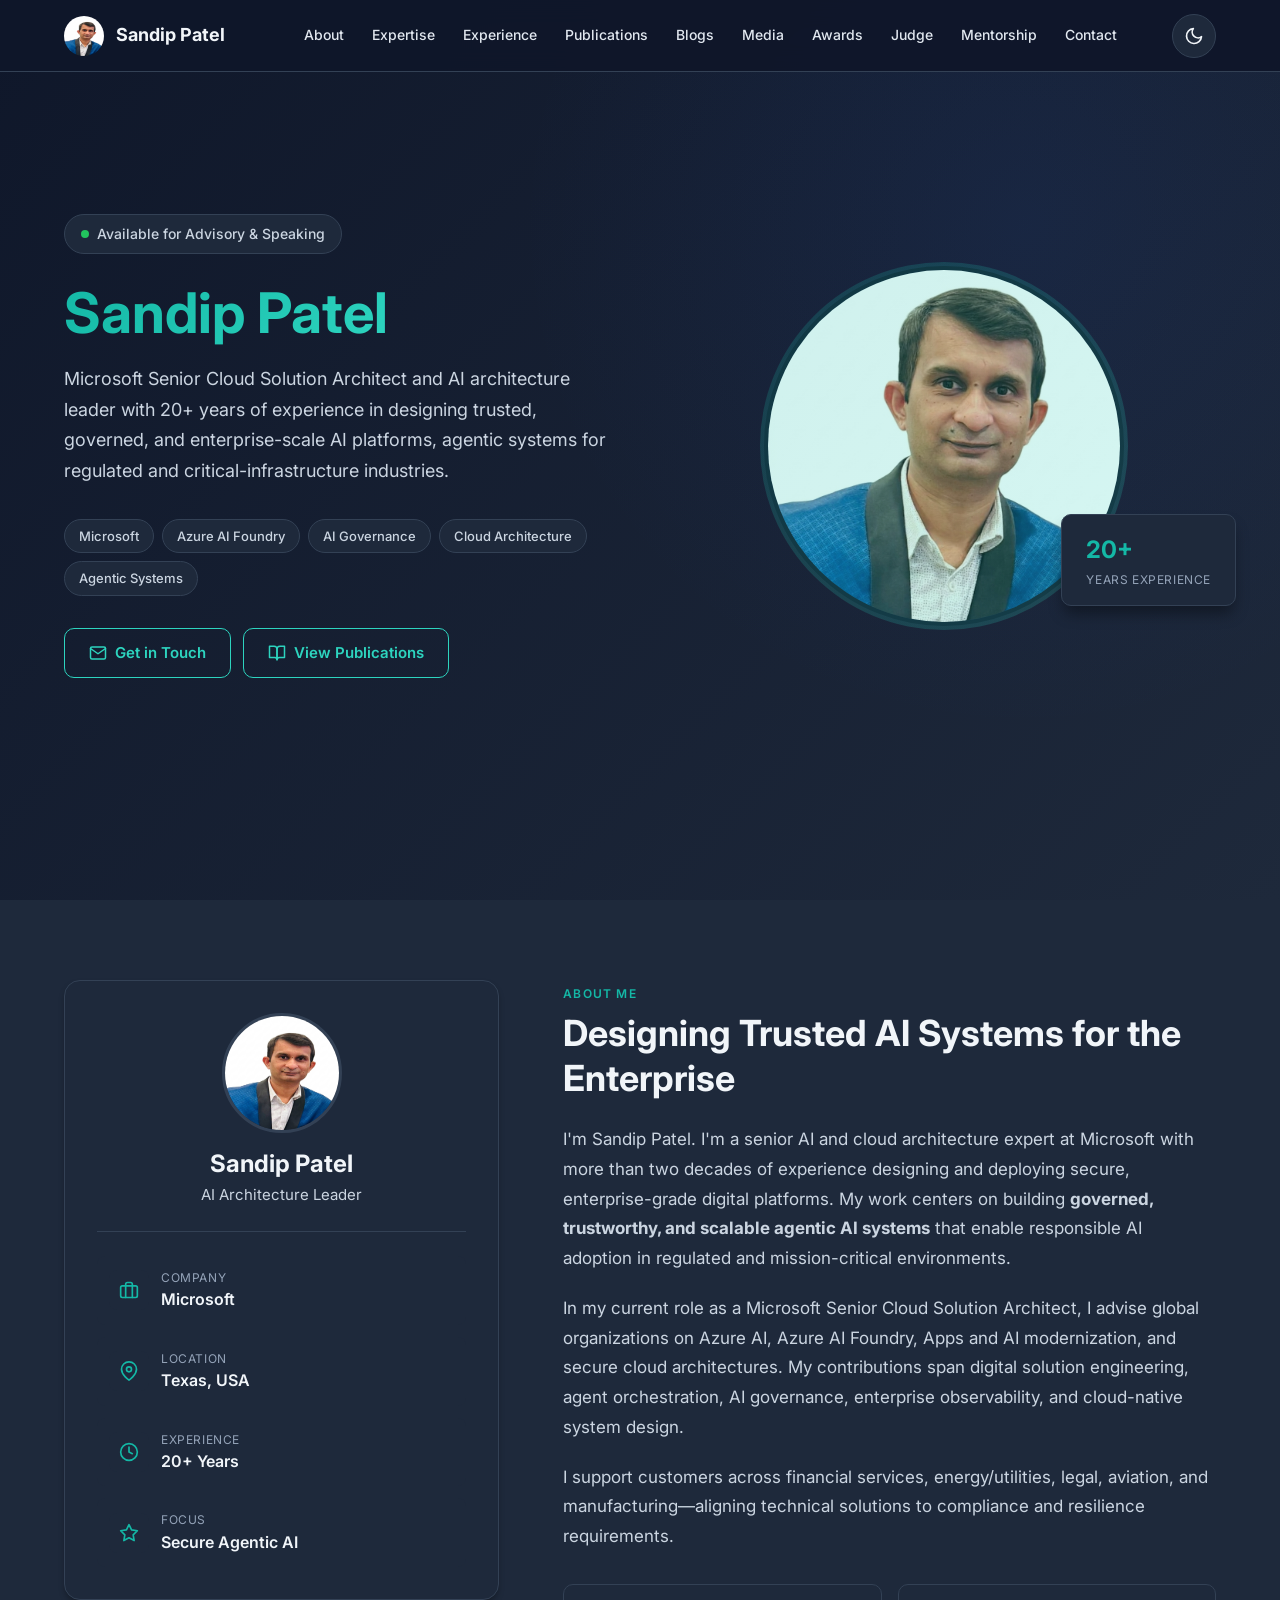
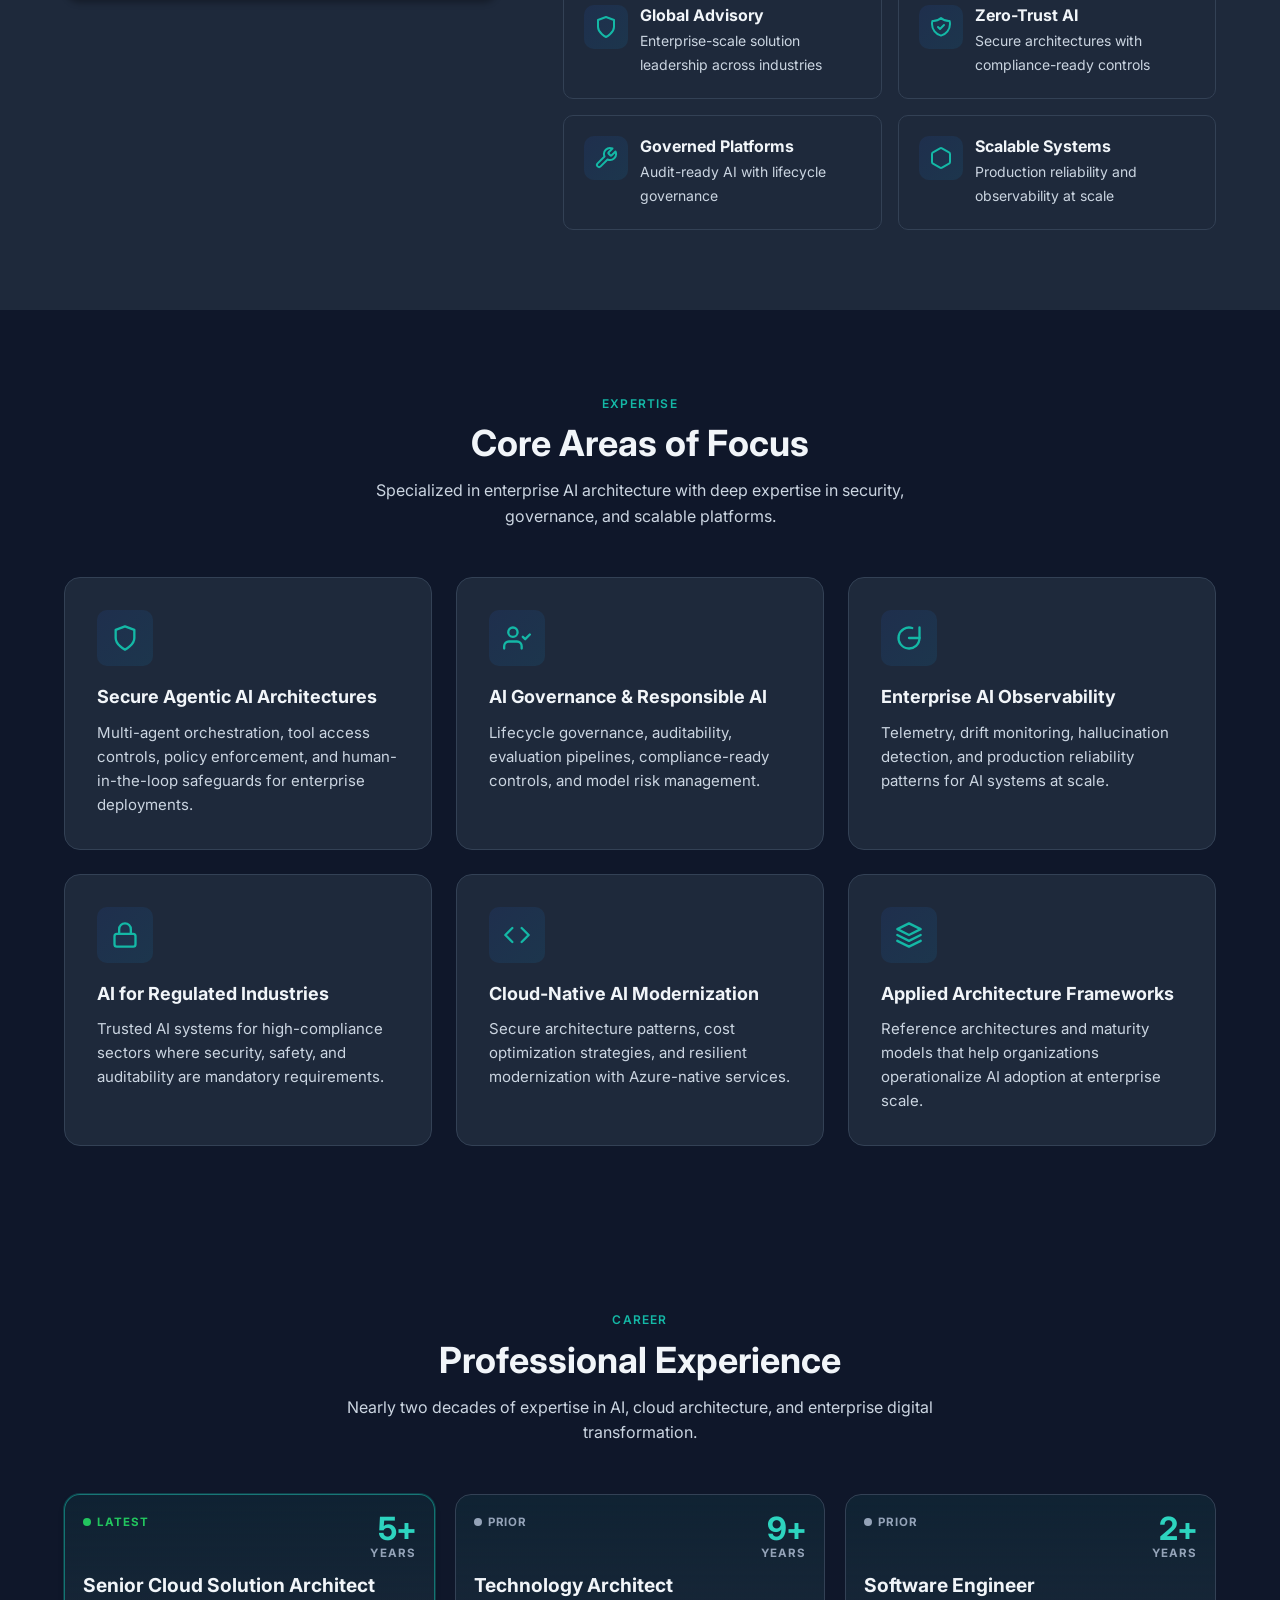
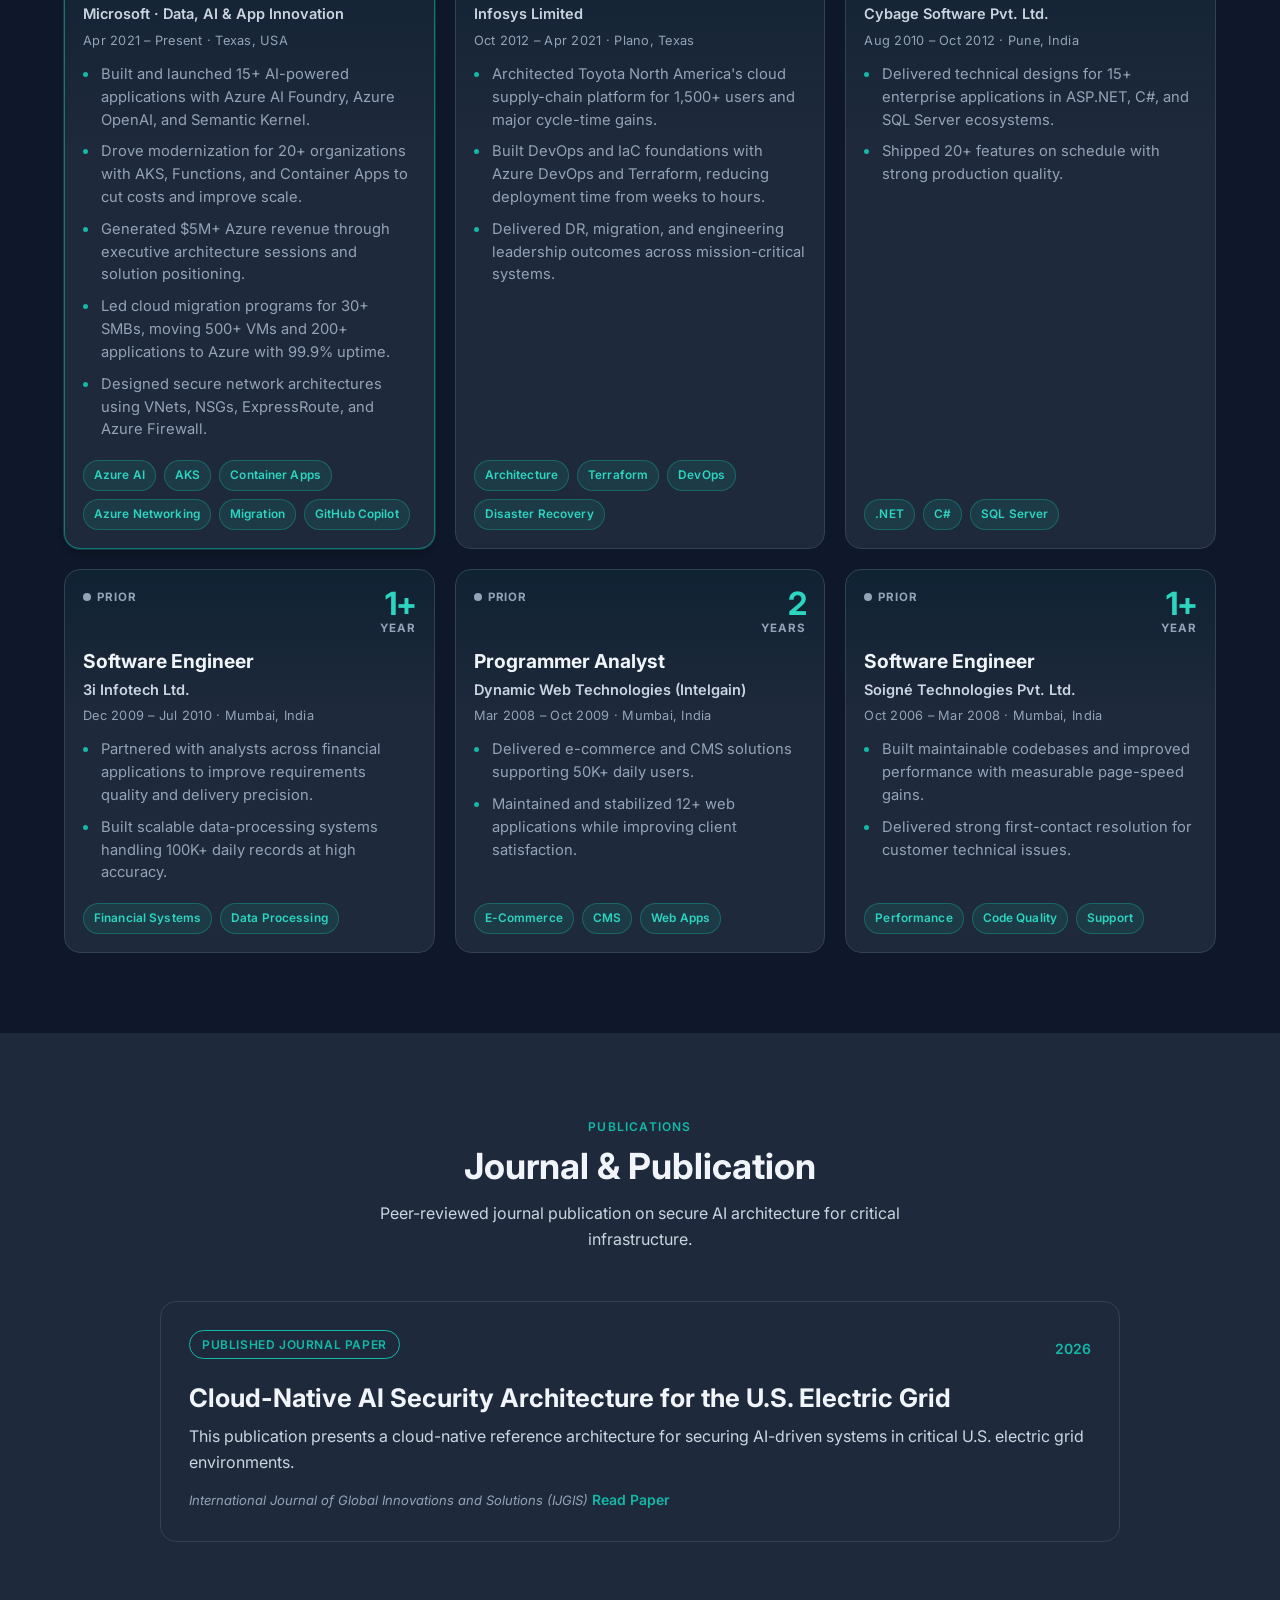
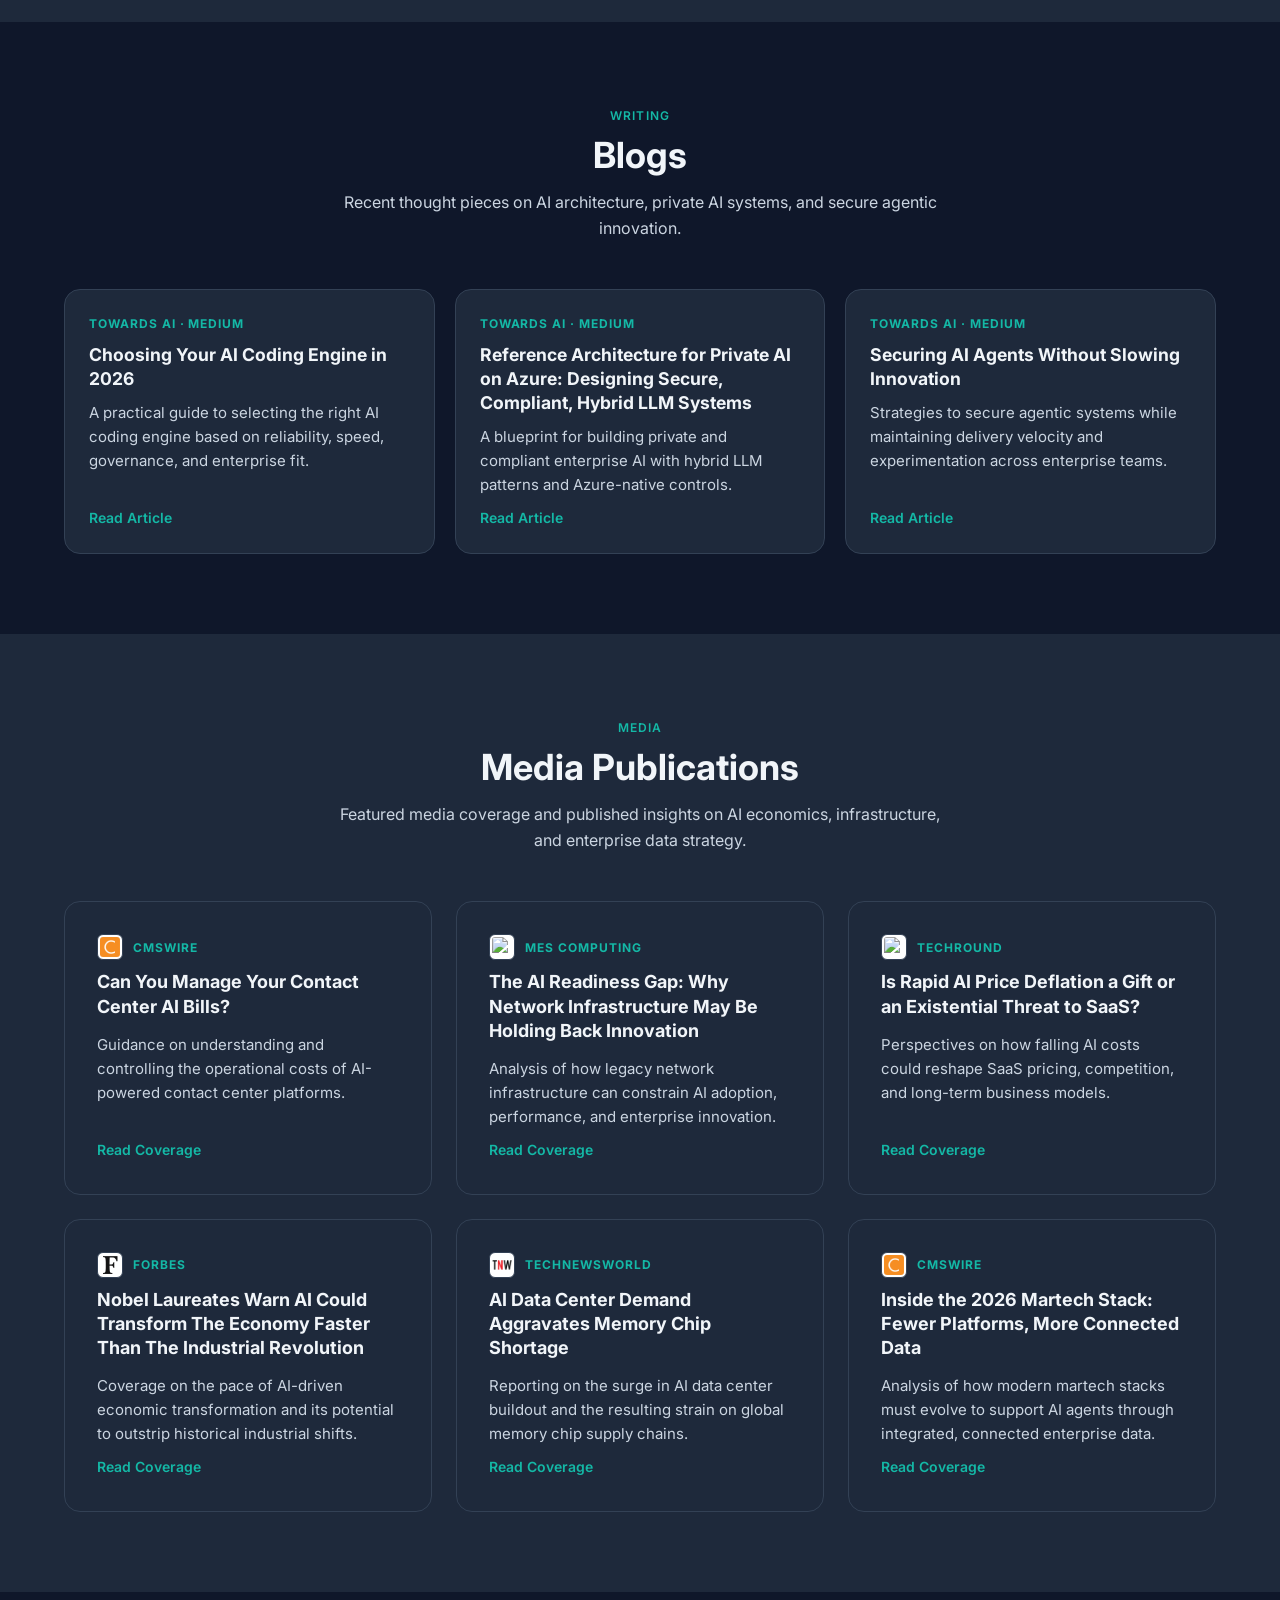
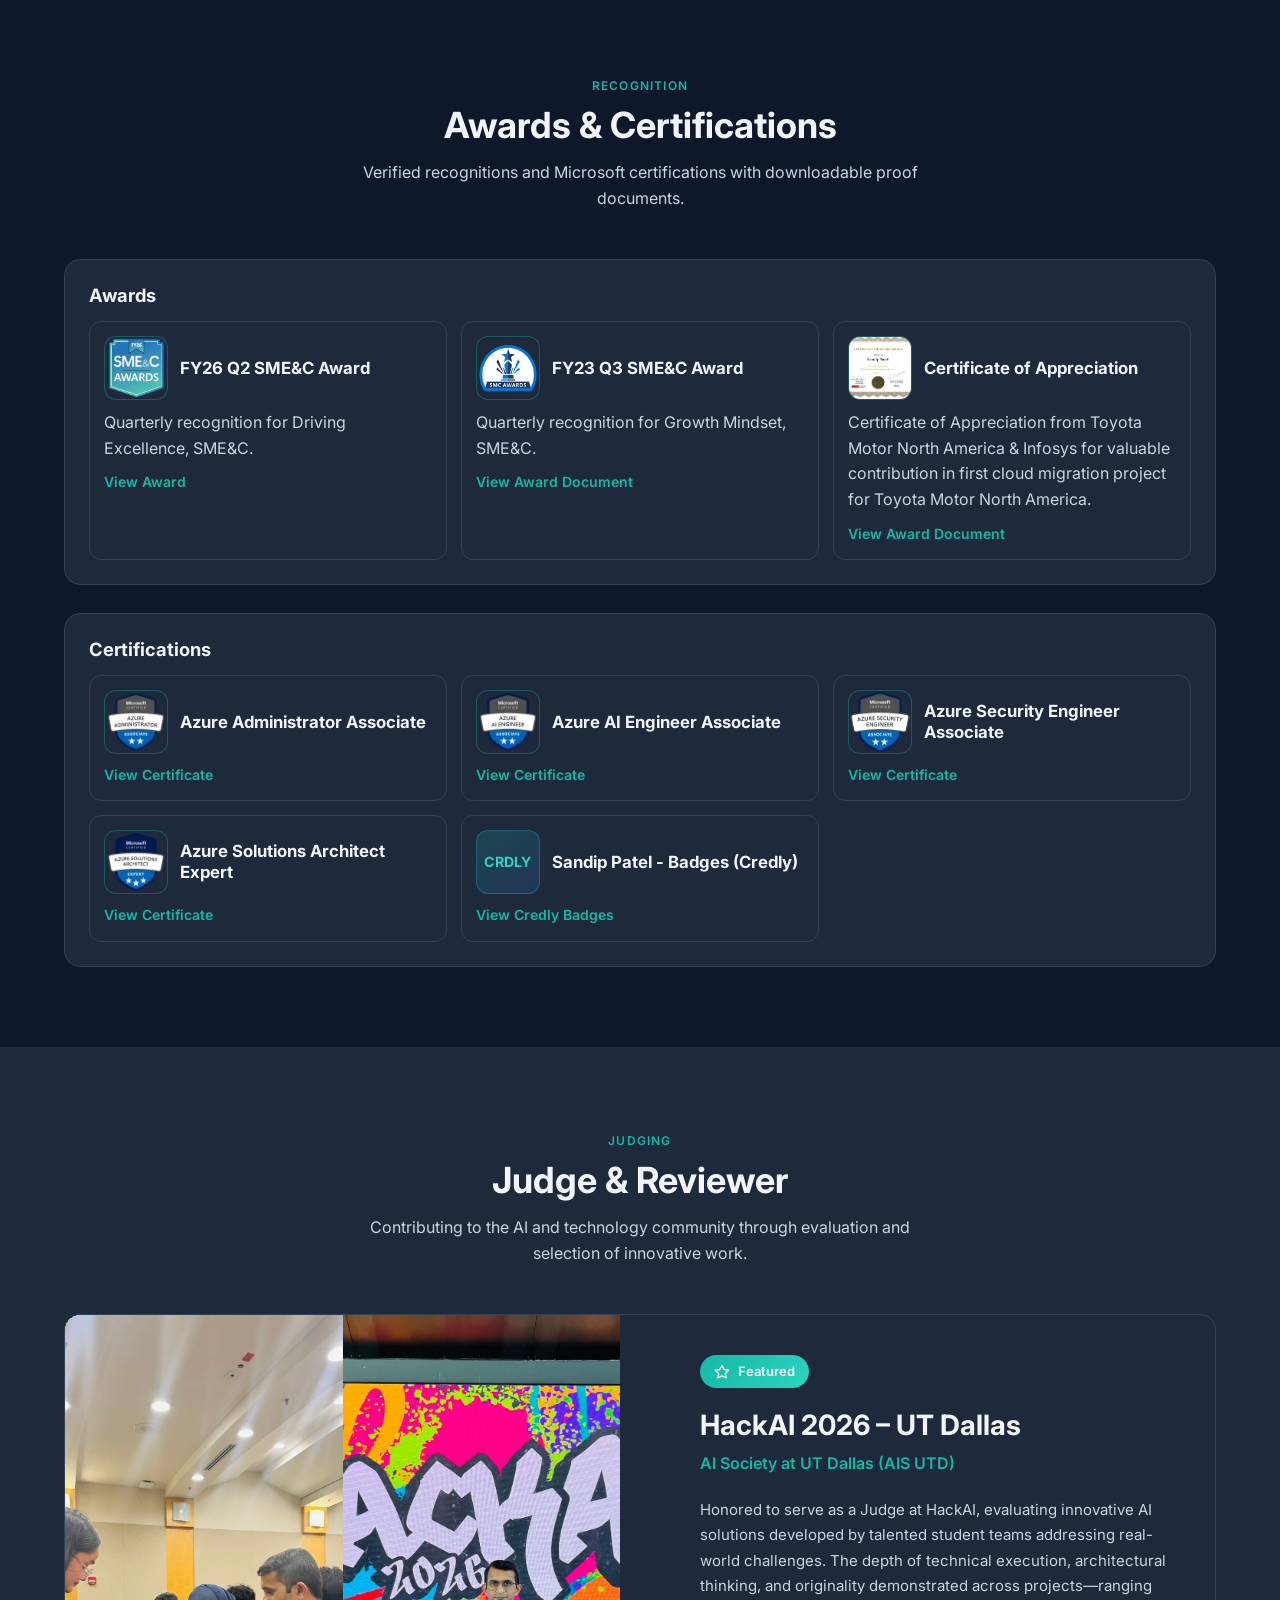
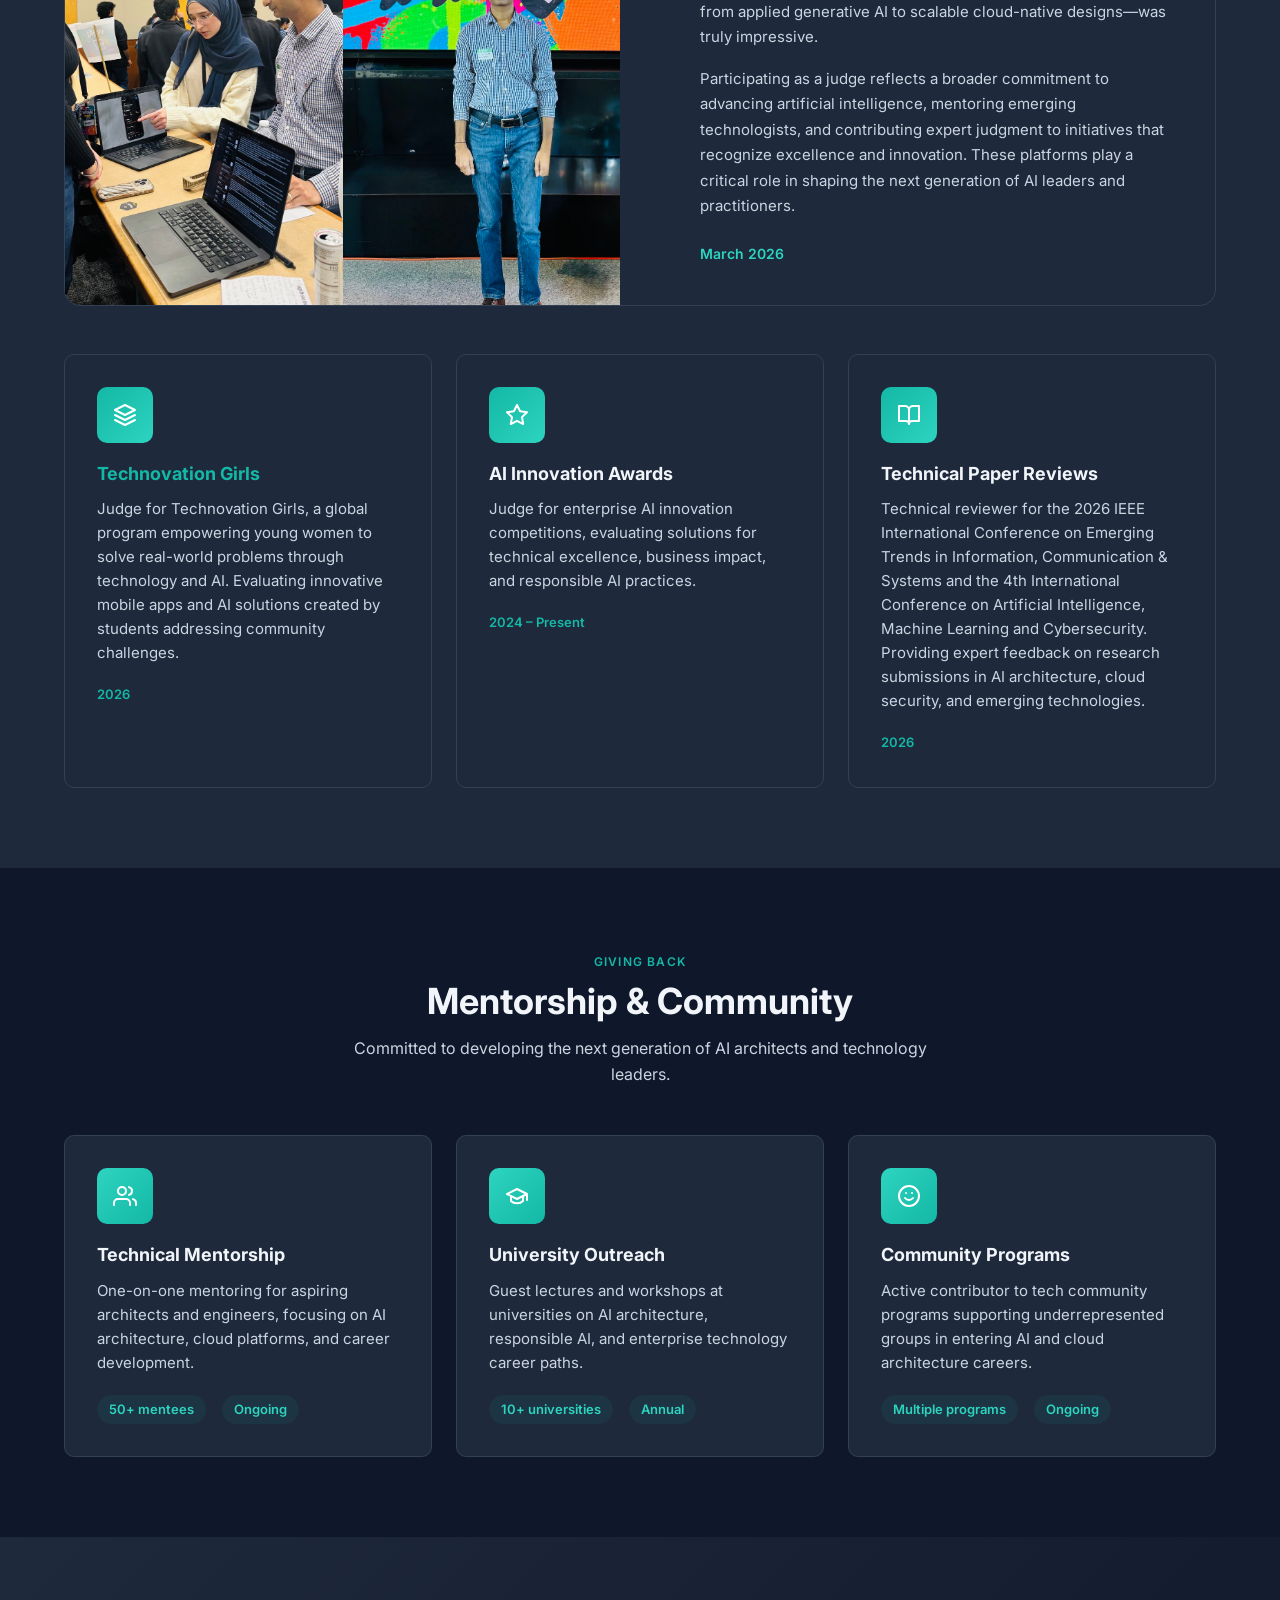
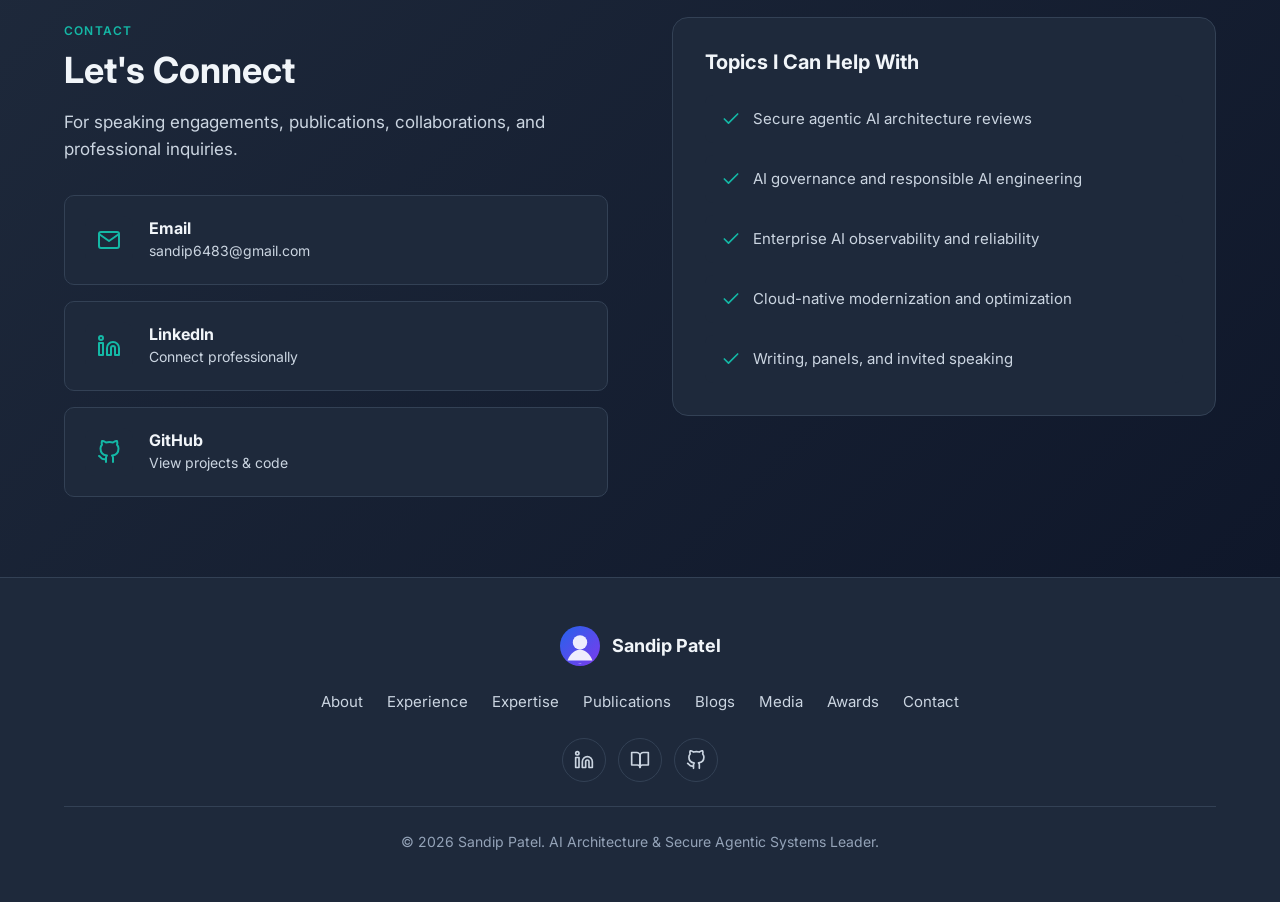
==== index.html @ 18b33479 "Align personal branding to Sandip Patel" ====
<!DOCTYPE html>
<html lang="en">
<head>
  <meta charset="UTF-8">
  <meta name="viewport" content="width=device-width, initial-scale=1.0">
  
  <!-- Primary Meta Tags -->
  <title>Sandip Patel | Microsoft Azure AI Architect</title>
  <meta name="description" content="Sandip Patel is a Microsoft Senior Cloud Solution Architect specializing in Azure AI, Azure AI Foundry, Apps and AI, secure agentic systems, and AI governance.">
  <meta name="keywords" content="Sandip Patel, Sandip Patel Microsoft, Sandip Patel AI, Sandip Patel Azure AI, Sandip Patel AI Architect, Sandip Patel Digital Solution Engineer, Sandip Patel Apps and AI, Sandip Patel Azure AI Foundry, AI Architecture, Cybersecurity Expert, Secure Agentic AI, AI Governance, Enterprise AI, Cloud Architecture, Microsoft AI, Responsible AI, Azure AI, Azure AI Foundry, Apps and AI, Digital Solution Engineer, Sr. Cloud Solution Architect">
  <meta name="author" content="Sandip Patel">
  <meta name="robots" content="index, follow, max-image-preview:large, max-snippet:-1, max-video-preview:-1">
  <link rel="canonical" href="https://sandipbpatel.com/">
  
  <!-- Favicon -->
  <link rel="icon" href="assets/img/avatar.svg" type="image/svg+xml">
  <link rel="apple-touch-icon" href="assets/img/avatar.svg">
  
  <!-- Fonts -->
  <link rel="preconnect" href="https://fonts.googleapis.com">
  <link rel="preconnect" href="https://fonts.gstatic.com" crossorigin>
  <link href="https://fonts.googleapis.com/css2?family=Inter:wght@400;500;600;700&display=swap" rel="stylesheet">
  
  <!-- Styles -->
  <link rel="stylesheet" href="assets/css/styles.css?v=20260817-2">
  
  <!-- Prevent flash of wrong theme -->
  <script>
    (function() {
      var theme = localStorage.getItem('theme') || 'dark';
      document.documentElement.setAttribute('data-theme', theme);
    })();
  </script>
  
  <!-- Open Graph / Facebook -->
  <meta property="og:type" content="profile">
  <meta property="og:url" content="https://sandipbpatel.com/">
  <meta property="og:title" content="Sandip Patel | Microsoft Azure AI Architect">
  <meta property="og:description" content="Microsoft Senior Cloud Solution Architect specializing in Azure AI Foundry, Apps and AI, secure agentic systems, and AI governance.">
  <meta property="og:image" content="https://sandipbpatel.com/assets/img/sandip.png">
  <meta property="og:image:secure_url" content="https://sandipbpatel.com/assets/img/sandip.png">
  <meta property="og:image:alt" content="Sandip Patel, Microsoft Azure AI architect">
  <meta property="og:site_name" content="Sandip Patel">
  <meta property="og:locale" content="en_US">
  <meta property="profile:first_name" content="Sandip">
  <meta property="profile:last_name" content="Patel">
  
  <!-- Twitter -->
  <meta name="twitter:card" content="summary_large_image">
  <meta name="twitter:title" content="Sandip Patel | Microsoft Azure AI Architect">
  <meta name="twitter:description" content="Microsoft Senior Cloud Solution Architect specializing in Azure AI Foundry, Apps and AI, secure agentic systems, and AI governance.">
  <meta name="twitter:image" content="https://sandipbpatel.com/assets/img/sandip.png">
  <meta name="twitter:image:alt" content="Sandip Patel, Microsoft Azure AI architect">
  
  <!-- Structured Data - ProfilePage, Person, and WebSite -->
  <script type="application/ld+json">
  {
    "@context": "https://schema.org",
    "@graph": [
      {
        "@type": "ProfilePage",
        "@id": "https://sandipbpatel.com/#profile-page",
        "url": "https://sandipbpatel.com/",
        "name": "Sandip Patel | Microsoft Azure AI Architect",
        "description": "Official professional profile of Sandip Patel, a Microsoft Senior Cloud Solution Architect specializing in Azure AI and secure enterprise AI systems.",
        "inLanguage": "en-US",
        "dateModified": "2026-08-18",
        "isPartOf": { "@id": "https://sandipbpatel.com/#website" },
        "mainEntity": { "@id": "https://sandipbpatel.com/#person" },
        "primaryImageOfPage": { "@id": "https://sandipbpatel.com/#profile-image" }
      },
      {
        "@type": "Person",
        "@id": "https://sandipbpatel.com/#person",
        "name": "Sandip Patel",
        "alternateName": ["Sandip Patel", "Sandip Patel"],
        "givenName": "Sandip",
        "familyName": "Patel",
        "jobTitle": "Senior Cloud Solution Architect",
        "description": "Microsoft Azure AI architect with 20+ years of experience in Azure AI Foundry, Apps and AI, secure agentic systems, AI governance, and enterprise cloud architecture.",
        "url": "https://sandipbpatel.com/",
        "image": { "@id": "https://sandipbpatel.com/#profile-image" },
        "worksFor": {
          "@type": "Organization",
          "@id": "https://www.microsoft.com/#organization",
          "name": "Microsoft",
          "url": "https://www.microsoft.com/"
        },
        "homeLocation": {
          "@type": "Place",
          "name": "Texas, United States"
        },
        "knowsAbout": [
          "Microsoft Azure AI",
          "Azure AI Foundry",
          "Apps and AI",
          "Secure Agentic AI Architecture",
          "AI Governance and Responsible AI",
          "Enterprise AI Observability",
          "Cloud-Native Application Modernization",
          "Digital Solution Engineering",
          "Artificial Intelligence for Regulated Industries"
        ],
        "sameAs": [
          "https://www.linkedin.com/in/sandip-patel-93985110",
          "https://github.com/sandyshd",
          "https://scholar.google.com/citations?user=6mVOax8AAAAJ",
          "https://www.credly.com/users/sandip-patel.2eb89cc5/badges"
        ]
      },
      {
        "@type": "ImageObject",
        "@id": "https://sandipbpatel.com/#profile-image",
        "url": "https://sandipbpatel.com/assets/img/sandip.png",
        "contentUrl": "https://sandipbpatel.com/assets/img/sandip.png",
        "caption": "Sandip Patel, Microsoft Azure AI architect"
      },
      {
        "@type": "WebSite",
        "@id": "https://sandipbpatel.com/#website",
        "url": "https://sandipbpatel.com/",
        "name": "Sandip Patel",
        "alternateName": ["Sandip Patel", "Sandip Patel Portfolio"],
        "description": "Official website of Sandip Patel, Microsoft Azure AI architect and secure agentic systems leader.",
        "inLanguage": "en-US",
        "publisher": { "@id": "https://sandipbpatel.com/#person" }
      }
    ]
  }
  </script>
</head>
<body>
  <!-- Skip Link -->
  <a href="#main" class="skip-link">Skip to main content</a>

  <!-- Navigation -->
  <nav class="nav" role="navigation" aria-label="Main navigation">
    <div class="nav-container">
      <a href="#" class="nav-brand">
        <img src="assets/img/sandip.png" alt="">
        <span>Sandip Patel</span>
      </a>
      <button class="nav-toggle" aria-label="Toggle navigation" aria-expanded="false">
        <span></span>
        <span></span>
        <span></span>
      </button>
      <div class="nav-links">
        <a href="#about">About</a>
        <a href="#expertise">Expertise</a>
        <a href="#experience">Experience</a>
        <a href="#publications">Publications</a>
        <a href="#blogs">Blogs</a>
        <!-- <a href="#speaking">Speaking</a> -->
        <a href="#media">Media</a>
        <a href="#awards">Awards</a>
        <a href="#judge">Judge</a>
        <a href="#mentorship">Mentorship</a>
        <a href="#contact">Contact</a>
      </div>
      <button class="theme-toggle" aria-label="Toggle dark mode" title="Toggle dark mode">
        <svg class="icon-sun" xmlns="http://www.w3.org/2000/svg" width="20" height="20" viewBox="0 0 24 24" fill="none" stroke="currentColor" stroke-width="2" stroke-linecap="round" stroke-linejoin="round"><circle cx="12" cy="12" r="5"/><line x1="12" y1="1" x2="12" y2="3"/><line x1="12" y1="21" x2="12" y2="23"/><line x1="4.22" y1="4.22" x2="5.64" y2="5.64"/><line x1="18.36" y1="18.36" x2="19.78" y2="19.78"/><line x1="1" y1="12" x2="3" y2="12"/><line x1="21" y1="12" x2="23" y2="12"/><line x1="4.22" y1="19.78" x2="5.64" y2="18.36"/><line x1="18.36" y1="5.64" x2="19.78" y2="4.22"/></svg>
        <svg class="icon-moon" xmlns="http://www.w3.org/2000/svg" width="20" height="20" viewBox="0 0 24 24" fill="none" stroke="currentColor" stroke-width="2" stroke-linecap="round" stroke-linejoin="round"><path d="M21 12.79A9 9 0 1 1 11.21 3 7 7 0 0 0 21 12.79z"/></svg>
      </button>
    </div>
  </nav>

  <!-- Hero Section -->
  <section class="hero" id="hero">
    <div class="container">
      <div class="hero-content">
        <div class="hero-text">
          <div class="hero-label">
            <span class="dot"></span>
            Available for Advisory & Speaking
          </div>
          <h1><span>Sandip Patel</span></h1>
          <p class="hero-description">
            Microsoft Senior Cloud Solution Architect and AI architecture leader with 20+ years of experience in designing 
            trusted, governed, and enterprise-scale AI platforms, agentic systems for regulated and critical-infrastructure industries.
          </p>
          <div class="hero-tags">
            <span class="tag">Microsoft</span>
            <span class="tag">Azure AI Foundry</span>
            <span class="tag">AI Governance</span>
            <span class="tag">Cloud Architecture</span>
            <span class="tag">Agentic Systems</span>
          </div>
          <div class="hero-buttons">
            <a href="#contact" class="btn btn-primary">
              <svg xmlns="http://www.w3.org/2000/svg" width="18" height="18" viewBox="0 0 24 24" fill="none" stroke="currentColor" stroke-width="2" stroke-linecap="round" stroke-linejoin="round"><path d="M4 4h16c1.1 0 2 .9 2 2v12c0 1.1-.9 2-2 2H4c-1.1 0-2-.9-2-2V6c0-1.1.9-2 2-2z"/><polyline points="22,6 12,13 2,6"/></svg>
              Get in Touch
            </a>
            <a href="#publications" class="btn btn-primary">
              <svg xmlns="http://www.w3.org/2000/svg" width="18" height="18" viewBox="0 0 24 24" fill="none" stroke="currentColor" stroke-width="2" stroke-linecap="round" stroke-linejoin="round"><path d="M2 3h6a4 4 0 0 1 4 4v14a3 3 0 0 0-3-3H2z"/><path d="M22 3h-6a4 4 0 0 0-4 4v14a3 3 0 0 1 3-3h7z"/></svg>
              View Publications
            </a>
          </div>
        </div>
        <div class="hero-image">
          <div class="hero-image-wrapper">
            <img src="assets/img/sandip.png" alt="Sandip Patel">
          </div>
          <div class="hero-stats">
            <div class="stat">
              <div class="stat-value">20+</div>
              <div class="stat-label">Years Experience</div>
            </div>
          </div>
        </div>
      </div>
    </div>
  </section>

  <!-- Main Content -->
  <main id="main">
    
    <!-- About Section -->
    <section id="about">
      <div class="container">
        <div class="about-content">
          <div class="about-image">
            <div class="about-card">
              <div class="about-card-header">
                <img src="assets/img/sandip.png" alt="Sandip Patel">
                <h3>Sandip Patel</h3>
                <p>AI Architecture Leader</p>
              </div>
              <div class="about-details">
                <div class="about-detail">
                  <div class="about-detail-icon">
                    <svg xmlns="http://www.w3.org/2000/svg" width="20" height="20" viewBox="0 0 24 24" fill="none" stroke="currentColor" stroke-width="2" stroke-linecap="round" stroke-linejoin="round"><rect x="2" y="7" width="20" height="14" rx="2" ry="2"/><path d="M16 21V5a2 2 0 0 0-2-2h-4a2 2 0 0 0-2 2v16"/></svg>
                  </div>
                  <div class="about-detail-text">
                    <div class="about-detail-label">Company</div>
                    <div class="about-detail-value">Microsoft</div>
                  </div>
                </div>
                <div class="about-detail">
                  <div class="about-detail-icon">
                    <svg xmlns="http://www.w3.org/2000/svg" width="20" height="20" viewBox="0 0 24 24" fill="none" stroke="currentColor" stroke-width="2" stroke-linecap="round" stroke-linejoin="round"><path d="M21 10c0 7-9 13-9 13s-9-6-9-13a9 9 0 0 1 18 0z"/><circle cx="12" cy="10" r="3"/></svg>
                  </div>
                  <div class="about-detail-text">
                    <div class="about-detail-label">Location</div>
                    <div class="about-detail-value">Texas, USA</div>
                  </div>
                </div>
                <div class="about-detail">
                  <div class="about-detail-icon">
                    <svg xmlns="http://www.w3.org/2000/svg" width="20" height="20" viewBox="0 0 24 24" fill="none" stroke="currentColor" stroke-width="2" stroke-linecap="round" stroke-linejoin="round"><circle cx="12" cy="12" r="10"/><polyline points="12 6 12 12 16 14"/></svg>
                  </div>
                  <div class="about-detail-text">
                    <div class="about-detail-label">Experience</div>
                    <div class="about-detail-value">20+ Years</div>
                  </div>
                </div>
                <div class="about-detail">
                  <div class="about-detail-icon">
                    <svg xmlns="http://www.w3.org/2000/svg" width="20" height="20" viewBox="0 0 24 24" fill="none" stroke="currentColor" stroke-width="2" stroke-linecap="round" stroke-linejoin="round"><polygon points="12 2 15.09 8.26 22 9.27 17 14.14 18.18 21.02 12 17.77 5.82 21.02 7 14.14 2 9.27 8.91 8.26 12 2"/></svg>
                  </div>
                  <div class="about-detail-text">
                    <div class="about-detail-label">Focus</div>
                    <div class="about-detail-value">Secure Agentic AI</div>
                  </div>
                </div>
              </div>
            </div>
          </div>
          <div class="about-text">
            <span class="section-label">About Me</span>
            <h2>Designing Trusted AI Systems for the Enterprise</h2>
            <p>
              I'm Sandip Patel. I'm a senior AI and cloud architecture expert
              at Microsoft with more than two decades of experience designing and deploying
              secure, enterprise-grade digital platforms. My work centers on building <strong>governed, trustworthy, and scalable 
              agentic AI systems</strong> that enable responsible AI adoption in regulated and mission-critical environments.
            </p>
            <p>
              In my current role as a Microsoft Senior Cloud Solution Architect, I advise global organizations on Azure AI,
              Azure AI Foundry, Apps and AI modernization, and secure cloud architectures. My contributions span digital solution
              engineering, agent orchestration, AI governance, enterprise observability, and cloud-native system design.
            </p>
            <p>
              I support customers across financial services, energy/utilities, legal, aviation, and manufacturing—aligning technical 
              solutions to compliance and resilience requirements.
            </p>
            <div class="about-highlights">
              <div class="about-highlight">
                <div class="about-highlight-icon">
                  <svg xmlns="http://www.w3.org/2000/svg" width="24" height="24" viewBox="0 0 24 24" fill="none" stroke="currentColor" stroke-width="2" stroke-linecap="round" stroke-linejoin="round"><path d="M12 22s8-4 8-10V5l-8-3-8 3v7c0 6 8 10 8 10z"/></svg>
                </div>
                <div>
                  <h4>Global Advisory</h4>
                  <p>Enterprise-scale solution leadership across industries</p>
                </div>
              </div>
              <div class="about-highlight">
                <div class="about-highlight-icon">
                  <svg xmlns="http://www.w3.org/2000/svg" width="24" height="24" viewBox="0 0 24 24" fill="none" stroke="currentColor" stroke-width="2" stroke-linecap="round" stroke-linejoin="round"><path d="M9 12l2 2 4-4m5.618-4.016A11.955 11.955 0 0112 2.944a11.955 11.955 0 01-8.618 3.04A12.02 12.02 0 003 9c0 5.591 3.824 10.29 9 11.622 5.176-1.332 9-6.03 9-11.622 0-1.042-.133-2.052-.382-3.016z"/></svg>
                </div>
                <div>
                  <h4>Zero-Trust AI</h4>
                  <p>Secure architectures with compliance-ready controls</p>
                </div>
              </div>
              <div class="about-highlight">
                <div class="about-highlight-icon">
                  <svg xmlns="http://www.w3.org/2000/svg" width="24" height="24" viewBox="0 0 24 24" fill="none" stroke="currentColor" stroke-width="2" stroke-linecap="round" stroke-linejoin="round"><path d="M14.7 6.3a1 1 0 0 0 0 1.4l1.6 1.6a1 1 0 0 0 1.4 0l3.77-3.77a6 6 0 0 1-7.94 7.94l-6.91 6.91a2.12 2.12 0 0 1-3-3l6.91-6.91a6 6 0 0 1 7.94-7.94l-3.76 3.76z"/></svg>
                </div>
                <div>
                  <h4>Governed Platforms</h4>
                  <p>Audit-ready AI with lifecycle governance</p>
                </div>
              </div>
              <div class="about-highlight">
                <div class="about-highlight-icon">
                  <svg xmlns="http://www.w3.org/2000/svg" width="24" height="24" viewBox="0 0 24 24" fill="none" stroke="currentColor" stroke-width="2" stroke-linecap="round" stroke-linejoin="round"><path d="M21 16V8a2 2 0 0 0-1-1.73l-7-4a2 2 0 0 0-2 0l-7 4A2 2 0 0 0 3 8v8a2 2 0 0 0 1 1.73l7 4a2 2 0 0 0 2 0l7-4A2 2 0 0 0 21 16z"/></svg>
                </div>
                <div>
                  <h4>Scalable Systems</h4>
                  <p>Production reliability and observability at scale</p>
                </div>
              </div>
            </div>
          </div>
        </div>
      </div>
    </section>

    <!-- Expertise Section -->
    <section id="expertise">
      <div class="container">
        <div class="section-header">
          <span class="section-label">Expertise</span>
          <h2>Core Areas of Focus</h2>
          <p>Specialized in enterprise AI architecture with deep expertise in security, governance, and scalable platforms.</p>
        </div>
        <div class="expertise-grid">
          <div class="expertise-card">
            <div class="expertise-icon">
              <svg xmlns="http://www.w3.org/2000/svg" width="28" height="28" viewBox="0 0 24 24" fill="none" stroke="currentColor" stroke-width="2" stroke-linecap="round" stroke-linejoin="round"><path d="M12 22s8-4 8-10V5l-8-3-8 3v7c0 6 8 10 8 10z"/></svg>
            </div>
            <h3>Secure Agentic AI Architectures</h3>
            <p>Multi-agent orchestration, tool access controls, policy enforcement, and human-in-the-loop safeguards for enterprise deployments.</p>
          </div>
          <div class="expertise-card">
            <div class="expertise-icon">
              <svg xmlns="http://www.w3.org/2000/svg" width="28" height="28" viewBox="0 0 24 24" fill="none" stroke="currentColor" stroke-width="2" stroke-linecap="round" stroke-linejoin="round"><path d="M16 21v-2a4 4 0 0 0-4-4H5a4 4 0 0 0-4 4v2"/><circle cx="8.5" cy="7" r="4"/><polyline points="17 11 19 13 23 9"/></svg>
            </div>
            <h3>AI Governance & Responsible AI</h3>
            <p>Lifecycle governance, auditability, evaluation pipelines, compliance-ready controls, and model risk management.</p>
          </div>
          <div class="expertise-card">
            <div class="expertise-icon">
              <svg xmlns="http://www.w3.org/2000/svg" width="28" height="28" viewBox="0 0 24 24" fill="none" stroke="currentColor" stroke-width="2" stroke-linecap="round" stroke-linejoin="round"><path d="M21 12a9 9 0 1 1-6.219-8.56"/><path d="M21 3v9h-9"/></svg>
            </div>
            <h3>Enterprise AI Observability</h3>
            <p>Telemetry, drift monitoring, hallucination detection, and production reliability patterns for AI systems at scale.</p>
          </div>
          <div class="expertise-card">
            <div class="expertise-icon">
              <svg xmlns="http://www.w3.org/2000/svg" width="28" height="28" viewBox="0 0 24 24" fill="none" stroke="currentColor" stroke-width="2" stroke-linecap="round" stroke-linejoin="round"><rect x="3" y="11" width="18" height="11" rx="2" ry="2"/><path d="M7 11V7a5 5 0 0 1 10 0v4"/></svg>
            </div>
            <h3>AI for Regulated Industries</h3>
            <p>Trusted AI systems for high-compliance sectors where security, safety, and auditability are mandatory requirements.</p>
          </div>
          <div class="expertise-card">
            <div class="expertise-icon">
              <svg xmlns="http://www.w3.org/2000/svg" width="28" height="28" viewBox="0 0 24 24" fill="none" stroke="currentColor" stroke-width="2" stroke-linecap="round" stroke-linejoin="round"><polyline points="16 18 22 12 16 6"/><polyline points="8 6 2 12 8 18"/></svg>
            </div>
            <h3>Cloud-Native AI Modernization</h3>
            <p>Secure architecture patterns, cost optimization strategies, and resilient modernization with Azure-native services.</p>
          </div>
          <div class="expertise-card">
            <div class="expertise-icon">
              <svg xmlns="http://www.w3.org/2000/svg" width="28" height="28" viewBox="0 0 24 24" fill="none" stroke="currentColor" stroke-width="2" stroke-linecap="round" stroke-linejoin="round"><polygon points="12 2 2 7 12 12 22 7 12 2"/><polyline points="2 17 12 22 22 17"/><polyline points="2 12 12 17 22 12"/></svg>
            </div>
            <h3>Applied Architecture Frameworks</h3>
            <p>Reference architectures and maturity models that help organizations operationalize AI adoption at enterprise scale.</p>
          </div>
        </div>
      </div>
    </section>

    <!-- Experience Section -->
    <section id="experience">
      <div class="container">
        <div class="section-header">
          <span class="section-label">Career</span>
          <h2>Professional Experience</h2>
          <p>Nearly two decades of expertise in AI, cloud architecture, and enterprise digital transformation.</p>
        </div>
        <div class="experience-grid">
          <article class="experience-card experience-card-active">
            <div class="experience-card-top">
              <span class="experience-state experience-state-active"><span class="state-dot"></span>Latest</span>
              <span class="experience-tenure"><strong>5+</strong><span>Years</span></span>
            </div>
            <h4>Senior Cloud Solution Architect</h4>
            <p class="experience-company">Microsoft · Data, AI & App Innovation</p>
            <p class="experience-period">Apr 2021 – Present · Texas, USA</p>
            <ul class="experience-highlights">
              <li>Built and launched 15+ AI-powered applications with Azure AI Foundry, Azure OpenAI, and Semantic Kernel.</li>
              <li>Drove modernization for 20+ organizations with AKS, Functions, and Container Apps to cut costs and improve scale.</li>
              <li>Generated $5M+ Azure revenue through executive architecture sessions and solution positioning.</li>
              <li>Led cloud migration programs for 30+ SMBs, moving 500+ VMs and 200+ applications to Azure with 99.9% uptime.</li>
              <li>Designed secure network architectures using VNets, NSGs, ExpressRoute, and Azure Firewall.</li>
            </ul>
            <div class="experience-tags">
              <span>Azure AI</span><span>AKS</span><span>Container Apps</span><span>Azure Networking</span><span>Migration</span><span>GitHub Copilot</span>
            </div>
          </article>

          <article class="experience-card">
            <div class="experience-card-top">
              <span class="experience-state"><span class="state-dot"></span>Prior</span>
              <span class="experience-tenure"><strong>9+</strong><span>Years</span></span>
            </div>
            <h4>Technology Architect</h4>
            <p class="experience-company">Infosys Limited</p>
            <p class="experience-period">Oct 2012 – Apr 2021 · Plano, Texas</p>
            <ul class="experience-highlights">
              <li>Architected Toyota North America's cloud supply-chain platform for 1,500+ users and major cycle-time gains.</li>
              <li>Built DevOps and IaC foundations with Azure DevOps and Terraform, reducing deployment time from weeks to hours.</li>
              <li>Delivered DR, migration, and engineering leadership outcomes across mission-critical systems.</li>
            </ul>
            <div class="experience-tags">
              <span>Architecture</span><span>Terraform</span><span>DevOps</span><span>Disaster Recovery</span>
            </div>
          </article>

          <article class="experience-card">
            <div class="experience-card-top">
              <span class="experience-state"><span class="state-dot"></span>Prior</span>
              <span class="experience-tenure"><strong>2+</strong><span>Years</span></span>
            </div>
            <h4>Software Engineer</h4>
            <p class="experience-company">Cybage Software Pvt. Ltd.</p>
            <p class="experience-period">Aug 2010 – Oct 2012 · Pune, India</p>
            <ul class="experience-highlights">
              <li>Delivered technical designs for 15+ enterprise applications in ASP.NET, C#, and SQL Server ecosystems.</li>
              <li>Shipped 20+ features on schedule with strong production quality.</li>
            </ul>
            <div class="experience-tags">
              <span>.NET</span><span>C#</span><span>SQL Server</span>
            </div>
          </article>

          <article class="experience-card">
            <div class="experience-card-top">
              <span class="experience-state"><span class="state-dot"></span>Prior</span>
              <span class="experience-tenure"><strong>1+</strong><span>Year</span></span>
            </div>
            <h4>Software Engineer</h4>
            <p class="experience-company">3i Infotech Ltd.</p>
            <p class="experience-period">Dec 2009 – Jul 2010 · Mumbai, India</p>
            <ul class="experience-highlights">
              <li>Partnered with analysts across financial applications to improve requirements quality and delivery precision.</li>
              <li>Built scalable data-processing systems handling 100K+ daily records at high accuracy.</li>
            </ul>
            <div class="experience-tags">
              <span>Financial Systems</span><span>Data Processing</span>
            </div>
          </article>

          <article class="experience-card">
            <div class="experience-card-top">
              <span class="experience-state"><span class="state-dot"></span>Prior</span>
              <span class="experience-tenure"><strong>2</strong><span>Years</span></span>
            </div>
            <h4>Programmer Analyst</h4>
            <p class="experience-company">Dynamic Web Technologies (Intelgain)</p>
            <p class="experience-period">Mar 2008 – Oct 2009 · Mumbai, India</p>
            <ul class="experience-highlights">
              <li>Delivered e-commerce and CMS solutions supporting 50K+ daily users.</li>
              <li>Maintained and stabilized 12+ web applications while improving client satisfaction.</li>
            </ul>
            <div class="experience-tags">
              <span>E-Commerce</span><span>CMS</span><span>Web Apps</span>
            </div>
          </article>

          <article class="experience-card">
            <div class="experience-card-top">
              <span class="experience-state"><span class="state-dot"></span>Prior</span>
              <span class="experience-tenure"><strong>1+</strong><span>Year</span></span>
            </div>
            <h4>Software Engineer</h4>
            <p class="experience-company">Soigné Technologies Pvt. Ltd.</p>
            <p class="experience-period">Oct 2006 – Mar 2008 · Mumbai, India</p>
            <ul class="experience-highlights">
              <li>Built maintainable codebases and improved performance with measurable page-speed gains.</li>
              <li>Delivered strong first-contact resolution for customer technical issues.</li>
            </ul>
            <div class="experience-tags">
              <span>Performance</span><span>Code Quality</span><span>Support</span>
            </div>
          </article>
        </div>
      </div>
    </section>

    <!-- Publications Section -->
    <section id="publications">
      <div class="container">
        <div class="section-header">
          <span class="section-label">Publications</span>
          <h2>Journal & Publication</h2>
          <p>Peer-reviewed journal publication on secure AI architecture for critical infrastructure.</p>
        </div>
        <div class="publications-categories">
          <article class="publication-featured">
            <div class="publication-featured-top">
              <span class="publication-category-label">Published Journal Paper</span>
              <span class="publication-year">2026</span>
            </div>
            <h3>Cloud-Native AI Security Architecture for the U.S. Electric Grid</h3>
            <p>This publication presents a cloud-native reference architecture for securing AI-driven systems in critical U.S. electric grid environments.</p>
            <span class="publication-venue">International Journal of Global Innovations and Solutions (IJGIS)</span>
            <a class="publication-link" href="https://ijgis.org/home/article/view/58" target="_blank" rel="noopener noreferrer">Read Paper</a>
          </article>
        </div>
      </div>
    </section>

    <!-- Blogs Section -->
    <section id="blogs">
      <div class="container">
        <div class="section-header">
          <span class="section-label">Writing</span>
          <h2>Blogs</h2>
          <p>Recent thought pieces on AI architecture, private AI systems, and secure agentic innovation.</p>
        </div>
        <div class="blogs-grid">
          <article class="blog-card">
            <span class="blog-source">Towards AI · Medium</span>
            <h4><a href="https://medium.com/towards-artificial-intelligence/choosing-your-ai-coding-engine-in-2026-234255f0d7ec" target="_blank" rel="noopener noreferrer">Choosing Your AI Coding Engine in 2026</a></h4>
            <p>A practical guide to selecting the right AI coding engine based on reliability, speed, governance, and enterprise fit.</p>
            <a class="blog-link" href="https://medium.com/towards-artificial-intelligence/choosing-your-ai-coding-engine-in-2026-234255f0d7ec" target="_blank" rel="noopener noreferrer">Read Article</a>
          </article>

          <article class="blog-card">
            <span class="blog-source">Towards AI · Medium</span>
            <h4><a href="https://medium.com/towards-artificial-intelligence/reference-architecture-for-private-ai-on-azure-designing-secure-compliant-hybrid-llm-systems-ed4a4eab8411" target="_blank" rel="noopener noreferrer">Reference Architecture for Private AI on Azure: Designing Secure, Compliant, Hybrid LLM Systems</a></h4>
            <p>A blueprint for building private and compliant enterprise AI with hybrid LLM patterns and Azure-native controls.</p>
            <a class="blog-link" href="https://medium.com/towards-artificial-intelligence/reference-architecture-for-private-ai-on-azure-designing-secure-compliant-hybrid-llm-systems-ed4a4eab8411" target="_blank" rel="noopener noreferrer">Read Article</a>
          </article>

          <article class="blog-card">
            <span class="blog-source">Towards AI · Medium</span>
            <h4><a href="https://medium.com/towards-artificial-intelligence/securing-ai-agents-without-slowing-innovation-52d32ea9d04e" target="_blank" rel="noopener noreferrer">Securing AI Agents Without Slowing Innovation</a></h4>
            <p>Strategies to secure agentic systems while maintaining delivery velocity and experimentation across enterprise teams.</p>
            <a class="blog-link" href="https://medium.com/towards-artificial-intelligence/securing-ai-agents-without-slowing-innovation-52d32ea9d04e" target="_blank" rel="noopener noreferrer">Read Article</a>
          </article>
        </div>
      </div>
    </section>

    <!-- Media Section -->
    <section id="media">
      <div class="container">
        <div class="section-header">
          <span class="section-label">Media</span>
          <h2>Media Publications</h2>
          <p>Featured media coverage and published insights on AI economics, infrastructure, and enterprise data strategy.</p>
        </div>
        <div class="media-grid">
          <article class="media-card">
            <div class="media-source-row">
              <img class="media-source-logo" src="assets/img/cmswire-favicon.ico" alt="CMSWire logo" loading="lazy">
              <span class="media-source">CMSWire</span>
            </div>
            <h4><a href="https://www.cmswire.com/contact-center/can-you-control-your-contact-center-ai-bills/#chap3:~:text=Sandip%20Patel" target="_blank" rel="noopener noreferrer">Can You Manage Your Contact Center AI Bills?</a></h4>
            <p>Guidance on understanding and controlling the operational costs of AI-powered contact center platforms.</p>
            <a class="media-link" href="https://www.cmswire.com/contact-center/can-you-control-your-contact-center-ai-bills/#chap3:~:text=Sandip%20Patel" target="_blank" rel="noopener noreferrer">Read Coverage</a>
          </article>

          <article class="media-card">
            <div class="media-source-row">
              <img class="media-source-logo" src="https://www.mescomputing.com/icons/favicon/media_116969fc88bd350f6b84011d541a02861c43644e1.ico" alt="MES Computing logo" loading="lazy">
              <span class="media-source">MES Computing</span>
            </div>
            <h4><a href="https://www.mescomputing.com/news/2026/business/the-ai-readiness-gap-why-network-infrastructure-may-be-holding-back-innovation#:~:text=Sandip%20Patel" target="_blank" rel="noopener noreferrer">The AI Readiness Gap: Why Network Infrastructure May Be Holding Back Innovation</a></h4>
            <p>Analysis of how legacy network infrastructure can constrain AI adoption, performance, and enterprise innovation.</p>
            <a class="media-link" href="https://www.mescomputing.com/news/2026/business/the-ai-readiness-gap-why-network-infrastructure-may-be-holding-back-innovation#:~:text=Sandip%20Patel" target="_blank" rel="noopener noreferrer">Read Coverage</a>
          </article>

          <article class="media-card">
            <div class="media-source-row">
              <img class="media-source-logo" src="https://techround.co.uk/favicon.ico" alt="TechRound logo" loading="lazy">
              <span class="media-source">TechRound</span>
            </div>
            <h4><a href="https://techround.co.uk/artificial-intelligence/is-rapid-ai-price-deflation-a-gift-or-an-existential-threat-to-saas/#:~:text=Sandip%20Patel" target="_blank" rel="noopener noreferrer">Is Rapid AI Price Deflation a Gift or an Existential Threat to SaaS?</a></h4>
            <p>Perspectives on how falling AI costs could reshape SaaS pricing, competition, and long-term business models.</p>
            <a class="media-link" href="https://techround.co.uk/artificial-intelligence/is-rapid-ai-price-deflation-a-gift-or-an-existential-threat-to-saas/#:~:text=Sandip%20Patel" target="_blank" rel="noopener noreferrer">Read Coverage</a>
          </article>

          <article class="media-card">
            <div class="media-source-row">
              <img class="media-source-logo" src="assets/img/forbes-favicon.ico" alt="Forbes logo" loading="lazy">
              <span class="media-source">Forbes</span>
            </div>
            <h4><a href="https://www.forbes.com/sites/joemckendrick/2026/07/15/nobel-laureates-ai-economy-industrial-revolution-warning/?streamIndex=0#:~:text=Sandip%20Patel" target="_blank" rel="noopener noreferrer">Nobel Laureates Warn AI Could Transform The Economy Faster Than The Industrial Revolution</a></h4>
            <p>Coverage on the pace of AI-driven economic transformation and its potential to outstrip historical industrial shifts.</p>
            <a class="media-link" href="https://www.forbes.com/sites/joemckendrick/2026/07/15/nobel-laureates-ai-economy-industrial-revolution-warning/?streamIndex=0#:~:text=Sandip%20Patel" target="_blank" rel="noopener noreferrer">Read Coverage</a>
          </article>

          <article class="media-card">
            <div class="media-source-row">
              <img class="media-source-logo" src="assets/img/tnw_favicon.ico" alt="TechNewsWorld logo" loading="lazy">
              <span class="media-source">TechNewsWorld</span>
            </div>
            <h4><a href="https://www.technewsworld.com/story/memory-chip-shortage-aggravated-by-rush-to-build-more-data-centers-180423.html#:~:text=Sandip%20Patel" target="_blank" rel="noopener noreferrer">AI Data Center Demand Aggravates Memory Chip Shortage</a></h4>
            <p>Reporting on the surge in AI data center buildout and the resulting strain on global memory chip supply chains.</p>
            <a class="media-link" href="https://www.technewsworld.com/story/memory-chip-shortage-aggravated-by-rush-to-build-more-data-centers-180423.html#:~:text=Sandip%20Patel" target="_blank" rel="noopener noreferrer">Read Coverage</a>
          </article>

          <article class="media-card">
            <div class="media-source-row">
              <img class="media-source-logo" src="assets/img/cmswire-favicon.ico" alt="CMSWire logo" loading="lazy">
              <span class="media-source">CMSWire</span>
            </div>
            <h4><a href="https://www.cmswire.com/digital-experience/can-your-martech-stack-support-ai-agents-or-is-it-just-in-the-way/#chap4:~:text=Sandip%20Patel" target="_blank" rel="noopener noreferrer">Inside the 2026 Martech Stack: Fewer Platforms, More Connected Data</a></h4>
            <p>Analysis of how modern martech stacks must evolve to support AI agents through integrated, connected enterprise data.</p>
            <a class="media-link" href="https://www.cmswire.com/digital-experience/can-your-martech-stack-support-ai-agents-or-is-it-just-in-the-way/#chap4:~:text=Sandip%20Patel" target="_blank" rel="noopener noreferrer">Read Coverage</a>
          </article>
        </div>
      </div>
    </section>

    <!-- Awards Section -->
    <section id="awards">
      <div class="container">
        <div class="section-header">
          <span class="section-label">Recognition</span>
          <h2>Awards & Certifications</h2>
          <p>Verified recognitions and Microsoft certifications with downloadable proof documents.</p>
        </div>
        <div class="awards-layout">
          <div class="awards-group">
            <h3 class="awards-group-title">Awards</h3>
            <div class="cert-grid award-grid">
              <article class="cert-card award-card">
                <div class="cert-card-head">
                  <img class="cert-logo-image" src="assets/img/FY26%20Q2%20SME%26C%20Award.png" alt="FY26 Q2 SME and C Award image">
                  <h4>FY26 Q2 SME&amp;C Award</h4>
                </div>
                <p>Quarterly recognition for Driving Excellence, SME&amp;C.</p>
                <a class="award-doc-link" href="https://www.credly.com/badges/9ea5af28-f11e-45b5-94c8-31650c2d422a/linked_in_profile" target="_blank" rel="noopener noreferrer">View Award</a>
              </article>

              <article class="cert-card award-card">
                <div class="cert-card-head">
                  <img class="cert-logo-image" src="assets/img/FY23%20Q3%20SME%26C%20Award.png" alt="FY23 Q3 SME and C Award image">
                  <h4>FY23 Q3 SME&amp;C Award</h4>
                </div>
                <p>Quarterly recognition for Growth Mindset, SME&amp;C.</p>
                <a class="award-doc-link" href="assets/Awards/RRWinners.pdf" target="_blank" rel="noopener noreferrer">View Award Document</a>
              </article>

              <article class="cert-card award-card">
                <div class="cert-card-head">
                  <img class="cert-logo-image" src="assets/Awards/NAPipeline.jpg" alt="Certificate of Appreciation from Toyota Motor North America and Infosys">
                  <h4>Certificate of Appreciation</h4>
                </div>
                <p>Certificate of Appreciation from Toyota Motor North America &amp; Infosys for valuable contribution in first cloud migration project for Toyota Motor North America.</p>
                <a class="award-doc-link" href="assets/Awards/NAPipeline.jpg" target="_blank" rel="noopener noreferrer">View Award Document</a>
              </article>
            </div>
          </div>

          <div class="awards-group">
            <h3 class="awards-group-title">Certifications</h3>
            <div class="cert-grid">
              <article class="cert-card">
                <div class="cert-card-head">
                  <img class="cert-logo-image" src="assets/img/Azure%20Administrator%20Associate.png" alt="Azure Administrator Associate badge">
                  <h4>Azure Administrator Associate</h4>
                </div>
                <a class="award-doc-link" href="assets/Certificates/Azure%20Administrator%20Associate.pdf" target="_blank" rel="noopener noreferrer">View Certificate</a>
              </article>

              <article class="cert-card">
                <div class="cert-card-head">
                  <img class="cert-logo-image" src="assets/img/Azure%20AI%20Engineer%20Associate.png" alt="Azure AI Engineer Associate badge">
                  <h4>Azure AI Engineer Associate</h4>
                </div>
                <a class="award-doc-link" href="assets/Certificates/Azure%20AI%20Engineer%20Associate.pdf" target="_blank" rel="noopener noreferrer">View Certificate</a>
              </article>

              <article class="cert-card">
                <div class="cert-card-head">
                  <img class="cert-logo-image" src="assets/img/Azure%20Security%20Engineer%20Associate.png" alt="Azure Security Engineer Associate badge">
                  <h4>Azure Security Engineer Associate</h4>
                </div>
                <a class="award-doc-link" href="assets/Certificates/Azure%20Security%20Engineer%20Associate.pdf" target="_blank" rel="noopener noreferrer">View Certificate</a>
              </article>

              <article class="cert-card">
                <div class="cert-card-head">
                  <img class="cert-logo-image" src="assets/img/Azure%20Solutions%20Architect%20Expert.png" alt="Azure Solutions Architect Expert badge">
                  <h4>Azure Solutions Architect Expert</h4>
                </div>
                <a class="award-doc-link" href="assets/Certificates/Azure%20Solutions%20Architect%20Expert.pdf" target="_blank" rel="noopener noreferrer">View Certificate</a>
              </article>

              <article class="cert-card">
                <div class="cert-card-head">
                  <div class="cert-logo">CRDLY</div>
                  <h4>Sandip Patel - Badges (Credly)</h4>
                </div>
                <a class="award-doc-link" href="https://www.credly.com/users/sandip-patel.2eb89cc5/badges/credly" target="_blank" rel="noopener noreferrer">View Credly Badges</a>
              </article>

            </div>
          </div>
        </div>
      </div>
    </section>

    <!-- Judge Section -->
    <section id="judge">
      <div class="container">
        <div class="section-header">
          <span class="section-label">Judging</span>
          <h2>Judge & Reviewer</h2>
          <p>Contributing to the AI and technology community through evaluation and selection of innovative work.</p>
        </div>
        
        <!-- Featured Judge Experience -->
        <div class="judge-featured">
          <div class="judge-featured-gallery">
            <div class="judge-featured-image">
              <img src="assets/img/hackai-2026-1.jpg" alt="Sandip Patel at HackAI 2026 - UT Dallas" loading="lazy">
            </div>
            <div class="judge-featured-image">
              <img src="assets/img/hackai-2026-2.jpg" alt="Sandip Patel judging at HackAI 2026" loading="lazy">
            </div>
          </div>
          <div class="judge-featured-content">
            <div class="judge-featured-badge">
              <svg xmlns="http://www.w3.org/2000/svg" width="20" height="20" viewBox="0 0 24 24" fill="none" stroke="currentColor" stroke-width="2" stroke-linecap="round" stroke-linejoin="round"><polygon points="12 2 15.09 8.26 22 9.27 17 14.14 18.18 21.02 12 17.77 5.82 21.02 7 14.14 2 9.27 8.91 8.26 12 2"/></svg>
              <span>Featured</span>
            </div>
            <h3>HackAI 2026 – UT Dallas</h3>
            <p class="judge-featured-org">AI Society at UT Dallas (AIS UTD)</p>
            <p class="judge-featured-desc">Honored to serve as a Judge at HackAI, evaluating innovative AI solutions developed by talented student teams addressing real-world challenges. The depth of technical execution, architectural thinking, and originality demonstrated across projects—ranging from applied generative AI to scalable cloud-native designs—was truly impressive.</p>
            <p class="judge-featured-desc">Participating as a judge reflects a broader commitment to advancing artificial intelligence, mentoring emerging technologists, and contributing expert judgment to initiatives that recognize excellence and innovation. These platforms play a critical role in shaping the next generation of AI leaders and practitioners.</p>
            <span class="judge-year">March 2026</span>
          </div>
        </div>

        <div class="judge-grid">
          <div class="judge-card">
            <div class="judge-icon">
              <svg xmlns="http://www.w3.org/2000/svg" width="24" height="24" viewBox="0 0 24 24" fill="none" stroke="currentColor" stroke-width="2" stroke-linecap="round" stroke-linejoin="round"><path d="M12 2L2 7l10 5 10-5-10-5z"/><path d="M2 17l10 5 10-5"/><path d="M2 12l10 5 10-5"/></svg>
            </div>
            <h4><a href="https://technovationchallenge.org/" target="_blank" rel="noopener noreferrer">Technovation Girls</a></h4>
            <p>Judge for Technovation Girls, a global program empowering young women to solve real-world problems through technology and AI. Evaluating innovative mobile apps and AI solutions created by students addressing community challenges.</p>
            <span class="judge-year">2026</span>
          </div>
          <div class="judge-card">
            <div class="judge-icon">
              <svg xmlns="http://www.w3.org/2000/svg" width="24" height="24" viewBox="0 0 24 24" fill="none" stroke="currentColor" stroke-width="2" stroke-linecap="round" stroke-linejoin="round"><polygon points="12 2 15.09 8.26 22 9.27 17 14.14 18.18 21.02 12 17.77 5.82 21.02 7 14.14 2 9.27 8.91 8.26 12 2"/></svg>
            </div>
            <h4>AI Innovation Awards</h4>
            <p>Judge for enterprise AI innovation competitions, evaluating solutions for technical excellence, business impact, and responsible AI practices.</p>
            <span class="judge-year">2024 – Present</span>
          </div>
          <div class="judge-card">
            <div class="judge-icon">
              <svg xmlns="http://www.w3.org/2000/svg" width="24" height="24" viewBox="0 0 24 24" fill="none" stroke="currentColor" stroke-width="2" stroke-linecap="round" stroke-linejoin="round"><path d="M2 3h6a4 4 0 0 1 4 4v14a3 3 0 0 0-3-3H2z"/><path d="M22 3h-6a4 4 0 0 0-4 4v14a3 3 0 0 1 3-3h7z"/></svg>
            </div>
            <h4>Technical Paper Reviews</h4>
            <p>Technical reviewer for the 2026 IEEE International Conference on Emerging Trends in Information, Communication & Systems and the 4th International Conference on Artificial Intelligence, Machine Learning and Cybersecurity. Providing expert feedback on research submissions in AI architecture, cloud security, and emerging technologies.</p>
            <span class="judge-year">2026</span>
          </div>
        </div>
      </div>
    </section>

    <!-- Mentorship Section -->
    <section id="mentorship">
      <div class="container">
        <div class="section-header">
          <span class="section-label">Giving Back</span>
          <h2>Mentorship & Community</h2>
          <p>Committed to developing the next generation of AI architects and technology leaders.</p>
        </div>
        <div class="mentorship-grid">
          <div class="mentorship-card">
            <div class="mentorship-icon">
              <svg xmlns="http://www.w3.org/2000/svg" width="24" height="24" viewBox="0 0 24 24" fill="none" stroke="currentColor" stroke-width="2" stroke-linecap="round" stroke-linejoin="round"><path d="M17 21v-2a4 4 0 0 0-4-4H5a4 4 0 0 0-4 4v2"/><circle cx="9" cy="7" r="4"/><path d="M23 21v-2a4 4 0 0 0-3-3.87"/><path d="M16 3.13a4 4 0 0 1 0 7.75"/></svg>
            </div>
            <h4>Technical Mentorship</h4>
            <p>One-on-one mentoring for aspiring architects and engineers, focusing on AI architecture, cloud platforms, and career development.</p>
            <div class="mentorship-stats">
              <span>50+ mentees</span>
              <span>Ongoing</span>
            </div>
          </div>
          <div class="mentorship-card">
            <div class="mentorship-icon">
              <svg xmlns="http://www.w3.org/2000/svg" width="24" height="24" viewBox="0 0 24 24" fill="none" stroke="currentColor" stroke-width="2" stroke-linecap="round" stroke-linejoin="round"><path d="M22 10v6M2 10l10-5 10 5-10 5z"/><path d="M6 12v5c3 3 9 3 12 0v-5"/></svg>
            </div>
            <h4>University Outreach</h4>
            <p>Guest lectures and workshops at universities on AI architecture, responsible AI, and enterprise technology career paths.</p>
            <div class="mentorship-stats">
              <span>10+ universities</span>
              <span>Annual</span>
            </div>
          </div>
          <div class="mentorship-card">
            <div class="mentorship-icon">
              <svg xmlns="http://www.w3.org/2000/svg" width="24" height="24" viewBox="0 0 24 24" fill="none" stroke="currentColor" stroke-width="2" stroke-linecap="round" stroke-linejoin="round"><circle cx="12" cy="12" r="10"/><path d="M8 14s1.5 2 4 2 4-2 4-2"/><line x1="9" y1="9" x2="9.01" y2="9"/><line x1="15" y1="9" x2="15.01" y2="9"/></svg>
            </div>
            <h4>Community Programs</h4>
            <p>Active contributor to tech community programs supporting underrepresented groups in entering AI and cloud architecture careers.</p>
            <div class="mentorship-stats">
              <span>Multiple programs</span>
              <span>Ongoing</span>
            </div>
          </div>
        </div>
      </div>
    </section>

    <!-- Contact Section -->
    <section id="contact">
      <div class="container">
        <div class="contact-content">
          <div class="contact-info">
            <span class="section-label">Contact</span>
            <h2>Let's Connect</h2>
            <p>For speaking engagements, publications, collaborations, and professional inquiries.</p>
            <div class="contact-methods">
              <a href="mailto:sandip6483@gmail.com" class="contact-method">
                <div class="contact-method-icon">
                  <svg xmlns="http://www.w3.org/2000/svg" width="24" height="24" viewBox="0 0 24 24" fill="none" stroke="currentColor" stroke-width="2" stroke-linecap="round" stroke-linejoin="round"><path d="M4 4h16c1.1 0 2 .9 2 2v12c0 1.1-.9 2-2 2H4c-1.1 0-2-.9-2-2V6c0-1.1.9-2 2-2z"/><polyline points="22,6 12,13 2,6"/></svg>
                </div>
                <div>
                  <h4>Email</h4>
                  <p>sandip6483@gmail.com</p>
                </div>
              </a>
              <a href="https://www.linkedin.com/in/sandip-patel-93985110" target="_blank" rel="noopener noreferrer" class="contact-method">
                <div class="contact-method-icon">
                  <svg xmlns="http://www.w3.org/2000/svg" width="24" height="24" viewBox="0 0 24 24" fill="none" stroke="currentColor" stroke-width="2" stroke-linecap="round" stroke-linejoin="round"><path d="M16 8a6 6 0 0 1 6 6v7h-4v-7a2 2 0 0 0-2-2 2 2 0 0 0-2 2v7h-4v-7a6 6 0 0 1 6-6z"/><rect x="2" y="9" width="4" height="12"/><circle cx="4" cy="4" r="2"/></svg>
                </div>
                <div>
                  <h4>LinkedIn</h4>
                  <p>Connect professionally</p>
                </div>
              </a>
              <a href="https://github.com/sandyshd" target="_blank" rel="noopener noreferrer" class="contact-method">
                <div class="contact-method-icon">
                  <svg xmlns="http://www.w3.org/2000/svg" width="24" height="24" viewBox="0 0 24 24" fill="none" stroke="currentColor" stroke-width="2" stroke-linecap="round" stroke-linejoin="round"><path d="M9 19c-5 1.5-5-2.5-7-3m14 6v-3.87a3.37 3.37 0 0 0-.94-2.61c3.14-.35 6.44-1.54 6.44-7A5.44 5.44 0 0 0 20 4.77 5.07 5.07 0 0 0 19.91 1S18.73.65 16 2.48a13.38 13.38 0 0 0-7 0C6.27.65 5.09 1 5.09 1A5.07 5.07 0 0 0 5 4.77a5.44 5.44 0 0 0-1.5 3.78c0 5.42 3.3 6.61 6.44 7A3.37 3.37 0 0 0 9 18.13V22"/></svg>
                </div>
                <div>
                  <h4>GitHub</h4>
                  <p>View projects & code</p>
                </div>
              </a>
            </div>
          </div>
          <div class="contact-topics">
            <h3>Topics I Can Help With</h3>
            <div class="topics-list">
              <div class="topic-item">
                <svg xmlns="http://www.w3.org/2000/svg" width="20" height="20" viewBox="0 0 24 24" fill="none" stroke="currentColor" stroke-width="2" stroke-linecap="round" stroke-linejoin="round"><polyline points="20 6 9 17 4 12"/></svg>
                Secure agentic AI architecture reviews
              </div>
              <div class="topic-item">
                <svg xmlns="http://www.w3.org/2000/svg" width="20" height="20" viewBox="0 0 24 24" fill="none" stroke="currentColor" stroke-width="2" stroke-linecap="round" stroke-linejoin="round"><polyline points="20 6 9 17 4 12"/></svg>
                AI governance and responsible AI engineering
              </div>
              <div class="topic-item">
                <svg xmlns="http://www.w3.org/2000/svg" width="20" height="20" viewBox="0 0 24 24" fill="none" stroke="currentColor" stroke-width="2" stroke-linecap="round" stroke-linejoin="round"><polyline points="20 6 9 17 4 12"/></svg>
                Enterprise AI observability and reliability
              </div>
              <div class="topic-item">
                <svg xmlns="http://www.w3.org/2000/svg" width="20" height="20" viewBox="0 0 24 24" fill="none" stroke="currentColor" stroke-width="2" stroke-linecap="round" stroke-linejoin="round"><polyline points="20 6 9 17 4 12"/></svg>
                Cloud-native modernization and optimization
              </div>
              <div class="topic-item">
                <svg xmlns="http://www.w3.org/2000/svg" width="20" height="20" viewBox="0 0 24 24" fill="none" stroke="currentColor" stroke-width="2" stroke-linecap="round" stroke-linejoin="round"><polyline points="20 6 9 17 4 12"/></svg>
                Writing, panels, and invited speaking
              </div>
            </div>
          </div>
        </div>
      </div>
    </section>
  </main>

  <!-- Footer -->
  <footer class="footer">
    <div class="container">
      <div class="footer-content">
        <a href="#" class="footer-brand">
          <img src="assets/img/avatar.svg" alt="">
          <span>Sandip Patel</span>
        </a>
        <div class="footer-links">
          <a href="#about">About</a>
          <a href="#experience">Experience</a>
          <a href="#expertise">Expertise</a>
          <a href="#publications">Publications</a>
          <a href="#blogs">Blogs</a>
          <a href="#media">Media</a>
          <a href="#awards">Awards</a>
          <a href="#contact">Contact</a>
        </div>
        <div class="footer-social">
          <a href="https://www.linkedin.com/in/sandip-patel-93985110" target="_blank" rel="noopener noreferrer" aria-label="LinkedIn">
            <svg xmlns="http://www.w3.org/2000/svg" width="20" height="20" viewBox="0 0 24 24" fill="none" stroke="currentColor" stroke-width="2" stroke-linecap="round" stroke-linejoin="round"><path d="M16 8a6 6 0 0 1 6 6v7h-4v-7a2 2 0 0 0-2-2 2 2 0 0 0-2 2v7h-4v-7a6 6 0 0 1 6-6z"/><rect x="2" y="9" width="4" height="12"/><circle cx="4" cy="4" r="2"/></svg>
          </a>
          <a href="https://scholar.google.com/citations?user=6mVOax8AAAAJ" target="_blank" rel="noopener noreferrer" aria-label="Google Scholar">
            <svg xmlns="http://www.w3.org/2000/svg" width="20" height="20" viewBox="0 0 24 24" fill="none" stroke="currentColor" stroke-width="2" stroke-linecap="round" stroke-linejoin="round"><path d="M2 3h6a4 4 0 0 1 4 4v14a3 3 0 0 0-3-3H2z"/><path d="M22 3h-6a4 4 0 0 0-4 4v14a3 3 0 0 1 3-3h7z"/></svg>
          </a>
          <a href="https://github.com/sandyshd" target="_blank" rel="noopener noreferrer" aria-label="GitHub">
            <svg xmlns="http://www.w3.org/2000/svg" width="20" height="20" viewBox="0 0 24 24" fill="none" stroke="currentColor" stroke-width="2" stroke-linecap="round" stroke-linejoin="round"><path d="M9 19c-5 1.5-5-2.5-7-3m14 6v-3.87a3.37 3.37 0 0 0-.94-2.61c3.14-.35 6.44-1.54 6.44-7A5.44 5.44 0 0 0 20 4.77 5.07 5.07 0 0 0 19.91 1S18.73.65 16 2.48a13.38 13.38 0 0 0-7 0C6.27.65 5.09 1 5.09 1A5.07 5.07 0 0 0 5 4.77a5.44 5.44 0 0 0-1.5 3.78c0 5.42 3.3 6.61 6.44 7A3.37 3.37 0 0 0 9 18.13V22"/></svg>
          </a>
        </div>
        <div class="footer-bottom">
          <p>&copy; <span id="year"></span> Sandip Patel. AI Architecture & Secure Agentic Systems Leader.</p>
        </div>
      </div>
    </div>
  </footer>

  <!-- Scripts -->
  <script src="assets/js/main.js"></script>
</body>
</html>
---- assets/css/styles.css ----
/* Sandip Patel — Modern Single-Page Portfolio */

/* ===== CSS Variables ===== */
:root {
  /* Professional slate & teal color palette */
  --bg: #ffffff;
  --bg-alt: #f8fafc;
  --surface: #ffffff;
  --text: #0f172a;
  --text-secondary: #475569;
  --text-muted: #64748b;
  --primary: #0f766e;
  --primary-light: #14b8a6;
  --primary-dark: #115e59;
  --accent: #0d9488;
  --border: #e2e8f0;
  --border-light: #f1f5f9;
  --shadow-sm: 0 1px 2px rgba(0,0,0,0.04);
  --shadow: 0 4px 6px -1px rgba(0,0,0,0.06), 0 2px 4px -2px rgba(0,0,0,0.04);
  --shadow-lg: 0 10px 15px -3px rgba(0,0,0,0.08), 0 4px 6px -4px rgba(0,0,0,0.04);
  --radius: 10px;
  --radius-lg: 16px;
  --max-width: 1200px;
  --nav-height: 72px;

  /* Typography */
  --font-sans: 'Inter', -apple-system, BlinkMacSystemFont, 'Segoe UI', Roboto, sans-serif;
}

/* Dark mode via class toggle */
[data-theme="dark"] {
  --bg: #0f172a;
  --bg-alt: #1e293b;
  --surface: #1e293b;
  --text: #f1f5f9;
  --text-secondary: #cbd5e1;
  --text-muted: #94a3b8;
  --primary: #14b8a6;
  --primary-light: #2dd4bf;
  --primary-dark: #0d9488;
  --accent: #2dd4bf;
  --border: #334155;
  --border-light: #1e293b;
  --shadow-sm: 0 1px 2px rgba(0,0,0,0.2);
  --shadow: 0 4px 6px -1px rgba(0,0,0,0.3);
  --shadow-lg: 0 10px 15px -3px rgba(0,0,0,0.4);
}

/* ===== Reset & Base ===== */
*, *::before, *::after {
  box-sizing: border-box;
  margin: 0;
  padding: 0;
}

html {
  scroll-behavior: smooth;
  scroll-padding-top: var(--nav-height);
}

body {
  font-family: var(--font-sans);
  font-size: 16px;
  line-height: 1.6;
  color: var(--text);
  background: var(--bg);
  -webkit-font-smoothing: antialiased;
  -moz-osx-font-smoothing: grayscale;
}

img {
  max-width: 100%;
  height: auto;
  display: block;
}

a {
  color: var(--primary);
  text-decoration: none;
  transition: color 0.2s ease;
}

a:hover {
  color: var(--primary-dark);
}

/* ===== Typography ===== */
h1, h2, h3, h4, h5, h6 {
  font-weight: 700;
  line-height: 1.25;
  color: var(--text);
}

h1 { font-size: clamp(2.5rem, 5vw, 3.5rem); }
h2 { font-size: clamp(1.75rem, 3vw, 2.25rem); }
h3 { font-size: clamp(1.25rem, 2vw, 1.5rem); }
h4 { font-size: 1.125rem; }

p {
  color: var(--text-secondary);
}

/* ===== Layout ===== */
.container {
  width: 100%;
  max-width: var(--max-width);
  margin: 0 auto;
  padding: 0 24px;
}

section {
  padding: 80px 0;
}

.section-header {
  text-align: center;
  margin-bottom: 48px;
}

.section-header h2 {
  margin-bottom: 12px;
}

.section-header p {
  max-width: 600px;
  margin: 0 auto;
}

.section-label {
  display: inline-block;
  font-size: 0.75rem;
  font-weight: 600;
  text-transform: uppercase;
  letter-spacing: 0.1em;
  color: var(--primary);
  margin-bottom: 8px;
}

/* ===== Skip Link ===== */
.skip-link {
  position: absolute;
  top: -100px;
  left: 16px;
  background: var(--primary);
  color: white;
  padding: 12px 24px;
  border-radius: var(--radius);
  z-index: 1000;
  transition: top 0.3s;
}

.skip-link:focus {
  top: 16px;
}

/* ===== Navigation ===== */
.nav {
  position: fixed;
  top: 0;
  left: 0;
  right: 0;
  height: var(--nav-height);
  background: rgba(255,255,255,0.9);
  backdrop-filter: blur(12px);
  border-bottom: 1px solid var(--border);
  z-index: 100;
  transition: all 0.3s ease;
}

[data-theme="dark"] .nav {
  background: rgba(15,23,42,0.95);
}

[data-theme="dark"] .nav-links a {
  color: #e2e8f0;
}

[data-theme="dark"] .nav-links a:hover,
[data-theme="dark"] .nav-links a.active {
  color: var(--primary-light);
  background: rgba(255,255,255,0.08);
}

.nav-container {
  display: flex;
  align-items: center;
  justify-content: space-between;
  height: 100%;
  max-width: var(--max-width);
  margin: 0 auto;
  padding: 0 24px;
}

.nav-brand {
  display: flex;
  align-items: center;
  gap: 12px;
  font-weight: 700;
  font-size: 1.125rem;
  color: var(--text);
}

.nav-brand:hover {
  color: var(--text);
}

.nav-brand img {
  width: 40px;
  height: 40px;
  border-radius: 50%;
}

.nav-links {
  display: flex;
  align-items: center;
  gap: 4px;
  margin-left: 32px;
}

.nav-links a {
  padding: 8px 12px;
  font-size: 0.875rem;
  font-weight: 500;
  color: var(--text-secondary);
  border-radius: 8px;
  transition: all 0.2s ease;
  white-space: nowrap;
}

.nav-links a:hover,
.nav-links a.active {
  color: var(--primary);
  background: var(--bg-alt);
}

.nav-toggle {
  display: none;
  flex-direction: column;
  gap: 5px;
  padding: 8px;
  background: none;
  border: none;
  cursor: pointer;
}

.nav-toggle span {
  width: 24px;
  height: 2px;
  background: var(--text);
  border-radius: 2px;
  transition: all 0.3s ease;
}

/* Theme Toggle Button */
.theme-toggle {
  display: flex;
  align-items: center;
  justify-content: center;
  width: 44px;
  height: 44px;
  background: var(--bg-alt);
  border: 1px solid var(--border);
  border-radius: 50%;
  cursor: pointer;
  transition: all 0.2s ease;
  margin-left: 8px;
  flex-shrink: 0;
}

.theme-toggle:hover {
  background: var(--surface);
  border-color: var(--primary);
  transform: scale(1.05);
}

.theme-toggle svg {
  color: var(--text);
  transition: all 0.2s ease;
}

.theme-toggle .icon-moon {
  display: none;
}

[data-theme="dark"] .theme-toggle .icon-sun {
  display: none;
}

[data-theme="dark"] .theme-toggle .icon-moon {
  display: block;
}

/* Mobile Navigation */
@media (max-width: 1100px) {
  .nav-toggle {
    display: flex;
  }
  
  .nav-links {
    position: fixed;
    top: var(--nav-height);
    left: 0;
    right: 0;
    flex-direction: column;
    background: var(--bg);
    border-bottom: 1px solid var(--border);
    padding: 16px 24px;
    gap: 4px;
    margin-left: 0;
    transform: translateY(-100%);
    opacity: 0;
    visibility: hidden;
    transition: all 0.3s ease;
  }
  
  .nav-links.active {
    transform: translateY(0);
    opacity: 1;
    visibility: visible;
  }
  
  .nav-links a {
    width: 100%;
    padding: 12px 16px;
    font-size: 0.9375rem;
  }
}

/* ===== Hero Section ===== */
.hero {
  min-height: 100vh;
  display: flex;
  align-items: center;
  padding-top: var(--nav-height);
  background: linear-gradient(135deg, var(--bg) 0%, var(--bg-alt) 100%);
  position: relative;
  overflow: hidden;
}

.hero::before {
  content: '';
  position: absolute;
  top: -50%;
  right: -20%;
  width: 80%;
  height: 150%;
  background: radial-gradient(circle, rgba(37,99,235,0.08) 0%, transparent 60%);
  pointer-events: none;
}

.hero-content {
  display: grid;
  grid-template-columns: 1fr 1fr;
  gap: 64px;
  align-items: center;
}

.hero-text {
  max-width: 560px;
}

.hero-label {
  display: inline-flex;
  align-items: center;
  gap: 8px;
  padding: 8px 16px;
  background: var(--bg-alt);
  border: 1px solid var(--border);
  border-radius: 999px;
  font-size: 0.875rem;
  font-weight: 500;
  color: var(--text-secondary);
  margin-bottom: 24px;
}

.hero-label .dot {
  width: 8px;
  height: 8px;
  background: #22c55e;
  border-radius: 50%;
  animation: pulse 2s infinite;
}

@keyframes pulse {
  0%, 100% { opacity: 1; }
  50% { opacity: 0.5; }
}

.hero h1 {
  margin-bottom: 16px;
}

.hero h1 span {
  background: linear-gradient(135deg, var(--primary) 0%, var(--accent) 100%);
  -webkit-background-clip: text;
  -webkit-text-fill-color: transparent;
  background-clip: text;
}

.hero-description {
  font-size: 1.125rem;
  line-height: 1.7;
  margin-bottom: 32px;
}

.hero-tags {
  display: flex;
  flex-wrap: wrap;
  gap: 8px;
  margin-bottom: 32px;
}

.tag {
  padding: 6px 14px;
  background: var(--surface);
  border: 1px solid var(--border);
  border-radius: 999px;
  font-size: 0.8125rem;
  font-weight: 500;
  color: var(--text-secondary);
}

.hero-buttons {
  display: flex;
  flex-wrap: wrap;
  gap: 12px;
}

.hero-image {
  position: relative;
  display: flex;
  justify-content: center;
  align-items: center;
}

.hero-image-wrapper {
  position: relative;
  width: 360px;
  height: 360px;
}

.hero-image-wrapper::before {
  content: '';
  position: absolute;
  inset: -4px;
  background: linear-gradient(135deg, var(--primary), var(--accent));
  border-radius: 50%;
  opacity: 0.2;
}

.hero-image-wrapper img {
  width: 100%;
  height: 100%;
  object-fit: cover;
  border-radius: 50%;
  border: 4px solid var(--bg);
}

.hero-stats {
  position: absolute;
  bottom: 20px;
  right: -20px;
  padding: 16px 24px;
  background: var(--surface);
  border: 1px solid var(--border);
  border-radius: var(--radius);
  box-shadow: var(--shadow-lg);
}

.hero-stats .stat-value {
  font-size: 1.5rem;
  font-weight: 700;
  color: var(--primary);
}

.hero-stats .stat-label {
  font-size: 0.75rem;
  color: var(--text-muted);
  text-transform: uppercase;
  letter-spacing: 0.05em;
}

@media (max-width: 1024px) {
  .hero-content {
    grid-template-columns: 1fr;
    text-align: center;
    gap: 48px;
  }
  
  .hero-text {
    max-width: 100%;
  }
  
  .hero-tags, .hero-buttons {
    justify-content: center;
  }
  
  .hero-image {
    order: -1;
  }
  
  .hero-image-wrapper {
    width: 280px;
    height: 280px;
  }
  
  .hero-stats {
    right: 50%;
    transform: translateX(50%);
    bottom: -20px;
  }
}

@media (max-width: 480px) {
  .hero-image-wrapper {
    width: 200px;
    height: 200px;
  }
  
  .hero {
    padding-top: calc(var(--nav-height) + 20px);
    min-height: auto;
    padding-bottom: 60px;
  }
}

/* ===== Buttons ===== */
.btn {
  display: inline-flex;
  align-items: center;
  justify-content: center;
  gap: 8px;
  padding: 12px 24px;
  font-size: 0.9375rem;
  font-weight: 600;
  border-radius: var(--radius);
  border: none;
  cursor: pointer;
  transition: all 0.2s ease;
}

.btn-primary {
  background: var(--primary);
  color: white;
}

.btn-primary:hover {
  background: var(--primary-dark);
  color: white;
  transform: translateY(-2px);
  box-shadow: var(--shadow);
}

/* Dark mode button style - outlined with teal */
[data-theme="dark"] .btn-primary {
  background: transparent;
  color: var(--primary-light);
  border: 1px solid var(--primary-light);
}

[data-theme="dark"] .btn-primary:hover {
  background: rgba(20, 184, 166, 0.15);
  color: var(--accent);
  border-color: var(--accent);
  transform: translateY(-2px);
  box-shadow: 0 4px 12px rgba(20, 184, 166, 0.2);
}

.btn-secondary {
  background: var(--surface);
  color: var(--text);
  border: 2px solid var(--text-muted);
}

.btn-secondary:hover {
  background: var(--bg-alt);
  color: var(--primary);
  border-color: var(--primary);
}

.btn svg {
  width: 18px;
  height: 18px;
}

/* ===== About Section ===== */
#about {
  background: var(--bg-alt);
}

.about-content {
  display: grid;
  grid-template-columns: 1fr 1.5fr;
  gap: 64px;
  align-items: start;
}

.about-image {
  position: sticky;
  top: calc(var(--nav-height) + 32px);
}

.about-card {
  background: var(--surface);
  border: 1px solid var(--border);
  border-radius: var(--radius-lg);
  padding: 32px;
  box-shadow: var(--shadow);
}

.about-card-header {
  text-align: center;
  padding-bottom: 24px;
  border-bottom: 1px solid var(--border);
  margin-bottom: 24px;
}

.about-card-header img {
  width: 120px;
  height: 120px;
  border-radius: 50%;
  margin: 0 auto 16px;
  border: 3px solid var(--border);
}

.about-card-header h3 {
  margin-bottom: 4px;
}

.about-card-header p {
  font-size: 0.9375rem;
}

.about-details {
  display: flex;
  flex-direction: column;
  gap: 12px;
}

.about-detail {
  display: flex;
  align-items: center;
  gap: 12px;
  padding: 12px;
  background: var(--bg-alt);
  border-radius: 8px;
}

.about-detail-icon {
  width: 40px;
  height: 40px;
  display: flex;
  align-items: center;
  justify-content: center;
  background: var(--surface);
  border-radius: 8px;
  color: var(--primary);
}

.about-detail-text {
  flex: 1;
}

.about-detail-label {
  font-size: 0.75rem;
  color: var(--text-muted);
  text-transform: uppercase;
  letter-spacing: 0.05em;
}

.about-detail-value {
  font-weight: 600;
  color: var(--text);
}

.about-text h2 {
  margin-bottom: 24px;
}

.about-text p {
  margin-bottom: 20px;
  font-size: 1.0625rem;
  line-height: 1.75;
}

.about-highlights {
  display: grid;
  grid-template-columns: repeat(2, 1fr);
  gap: 16px;
  margin-top: 32px;
}

.about-highlight {
  display: flex;
  align-items: flex-start;
  gap: 12px;
  padding: 20px;
  background: var(--surface);
  border: 1px solid var(--border);
  border-radius: var(--radius);
}

.about-highlight-icon {
  width: 44px;
  height: 44px;
  display: flex;
  align-items: center;
  justify-content: center;
  background: linear-gradient(135deg, rgba(37,99,235,0.1), rgba(14,165,233,0.1));
  border-radius: 10px;
  color: var(--primary);
  flex-shrink: 0;
}

.about-highlight h4 {
  margin-bottom: 4px;
  font-size: 1rem;
}

.about-highlight p {
  font-size: 0.875rem;
  margin: 0;
}

@media (max-width: 1024px) {
  .about-content {
    grid-template-columns: 1fr;
  }
  
  .about-image {
    position: static;
    max-width: 400px;
    margin: 0 auto;
  }
}

@media (max-width: 640px) {
  .about-highlights {
    grid-template-columns: 1fr;
  }
}

/* ===== Expertise Section ===== */
.expertise-grid {
  display: grid;
  grid-template-columns: repeat(3, 1fr);
  gap: 24px;
}

.expertise-card {
  background: var(--surface);
  border: 1px solid var(--border);
  border-radius: var(--radius-lg);
  padding: 32px;
  transition: all 0.3s ease;
}

.expertise-card:hover {
  transform: translateY(-4px);
  box-shadow: var(--shadow-lg);
  border-color: var(--primary);
}

.expertise-icon {
  width: 56px;
  height: 56px;
  display: flex;
  align-items: center;
  justify-content: center;
  background: linear-gradient(135deg, rgba(37,99,235,0.1), rgba(14,165,233,0.1));
  border-radius: var(--radius);
  margin-bottom: 20px;
  color: var(--primary);
}

.expertise-card h3 {
  margin-bottom: 12px;
  font-size: 1.125rem;
}

.expertise-card p {
  font-size: 0.9375rem;
  line-height: 1.6;
}

@media (max-width: 1024px) {
  .expertise-grid {
    grid-template-columns: repeat(2, 1fr);
  }
}

@media (max-width: 640px) {
  .expertise-grid {
    grid-template-columns: 1fr;
  }
}

/* ===== Publications Section ===== */
#publications {
  background: var(--bg-alt);
}

.publications-list {
  display: flex;
  flex-direction: column;
  gap: 14px;
}

.publications-categories {
  display: grid;
  grid-template-columns: 1fr;
  gap: 20px;
  max-width: 960px;
  margin: 0 auto;
}

.publication-category {
  background: var(--surface);
  border: 1px solid var(--border);
  border-radius: var(--radius-lg);
  padding: 28px;
  transition: all 0.3s ease;
}

.publication-category:hover {
  transform: translateY(-4px);
  box-shadow: var(--shadow-lg);
}

.publication-category-header {
  margin-bottom: 18px;
}

.publication-category-label {
  display: inline-block;
  padding: 4px 12px;
  background: var(--bg-alt);
  border: 1px solid var(--primary);
  border-radius: 999px;
  font-size: 0.75rem;
  font-weight: 600;
  text-transform: uppercase;
  letter-spacing: 0.05em;
  color: var(--primary);
  margin-bottom: 10px;
}

.publication-category-header h3 {
  margin-bottom: 8px;
  font-size: 1.25rem;
}

.publication-category-header p {
  font-size: 0.9375rem;
}

.publication-featured {
  background: var(--surface);
  border: 1px solid var(--border);
  border-radius: var(--radius-lg);
  padding: 28px;
  transition: all 0.3s ease;
}

.publication-featured:hover {
  transform: translateY(-4px);
  box-shadow: var(--shadow-lg);
  border-color: rgba(20, 184, 166, 0.45);
}

.publication-featured-top {
  display: flex;
  align-items: center;
  justify-content: space-between;
  gap: 12px;
  margin-bottom: 12px;
}

.publication-featured h3 {
  margin-bottom: 10px;
  font-size: 1.6rem;
  line-height: 1.3;
}

.publication-featured p {
  margin-bottom: 12px;
}

.publication-link {
  margin-top: 12px;
  font-size: 0.875rem;
  font-weight: 600;
  color: var(--primary);
  width: fit-content;
}

.publication-content h4 a {
  color: var(--text);
}

.publication-content h4 a:hover {
  color: var(--primary);
}

.publication-item {
  display: flex;
  gap: 20px;
  padding: 18px;
  background: var(--bg-alt);
  border: 1px solid var(--border);
  border-radius: var(--radius);
  transition: all 0.2s ease;
}

.publication-item:hover {
  border-color: var(--primary);
  box-shadow: var(--shadow);
}

.publication-year {
  font-size: 0.875rem;
  font-weight: 600;
  color: var(--primary);
  white-space: nowrap;
}

.publication-content h4 {
  margin-bottom: 8px;
  font-size: 1.0625rem;
}

.publication-content p {
  font-size: 0.9375rem;
  margin-bottom: 8px;
}

.publication-venue {
  font-size: 0.8125rem;
  color: var(--text-muted);
  font-style: italic;
}

@media (max-width: 640px) {
  .publications-categories {
    grid-template-columns: 1fr;
    gap: 16px;
  }

  .publication-category,
  .publication-featured {
    padding: 20px;
  }

  .publication-item {
    flex-direction: column;
    gap: 8px;
  }

  .publication-featured-top {
    align-items: flex-start;
    flex-direction: column;
  }

  .publication-featured h3 {
    font-size: 1.3rem;
  }
}

/* ===== Blogs Section ===== */
#blogs {
  background: var(--bg);
}

.blogs-grid {
  display: grid;
  grid-template-columns: repeat(3, minmax(0, 1fr));
  gap: 20px;
}

.blog-card {
  background: var(--surface);
  border: 1px solid var(--border);
  border-radius: var(--radius-lg);
  padding: 24px;
  display: flex;
  flex-direction: column;
  gap: 10px;
  transition: all 0.25s ease;
}

.blog-card:hover {
  transform: translateY(-4px);
  box-shadow: var(--shadow-lg);
  border-color: rgba(20, 184, 166, 0.45);
}

.blog-source {
  font-size: 0.75rem;
  text-transform: uppercase;
  letter-spacing: 0.08em;
  color: var(--primary);
  font-weight: 700;
}

.blog-card h4 {
  font-size: 1.1rem;
  line-height: 1.35;
}

.blog-card h4 a {
  color: var(--text);
}

.blog-card h4 a:hover {
  color: var(--primary);
}

.blog-card p {
  font-size: 0.9375rem;
  color: var(--text-secondary);
  flex: 1;
}

.blog-link {
  font-size: 0.875rem;
  font-weight: 600;
  color: var(--primary);
}

@media (max-width: 1024px) {
  .blogs-grid {
    grid-template-columns: repeat(2, minmax(0, 1fr));
  }
}

@media (max-width: 640px) {
  .blogs-grid {
    grid-template-columns: 1fr;
  }
}

/* ===== Speaking Section ===== */
.speaking-grid {
  display: grid;
  grid-template-columns: repeat(2, 1fr);
  gap: 24px;
}

.speaking-card {
  background: var(--surface);
  border: 1px solid var(--border);
  border-radius: var(--radius-lg);
  padding: 28px;
  transition: all 0.2s ease;
}

.speaking-card:hover {
  box-shadow: var(--shadow);
}

.speaking-meta {
  display: flex;
  align-items: center;
  gap: 12px;
  margin-bottom: 16px;
}

.speaking-type {
  display: inline-block;
  padding: 4px 12px;
  background: var(--bg-alt);
  border: 1px solid var(--primary);
  border-radius: 999px;
  font-size: 0.75rem;
  font-weight: 600;
  text-transform: uppercase;
  letter-spacing: 0.05em;
  color: var(--primary);
}

.speaking-year {
  font-size: 0.875rem;
  color: var(--text-muted);
}

.speaking-card h4 {
  margin-bottom: 8px;
  font-size: 1.0625rem;
}

.speaking-card p {
  font-size: 0.9375rem;
}

@media (max-width: 768px) {
  .speaking-grid {
    grid-template-columns: 1fr;
  }
}

/* ===== Media Section ===== */
#media {
  background: var(--bg-alt);
}

.media-grid {
  display: grid;
  grid-template-columns: repeat(3, minmax(0, 1fr));
  gap: 24px;
}

.media-card {
  background: var(--surface);
  border: 1px solid var(--border);
  border-radius: var(--radius-lg);
  padding: 32px;
  transition: all 0.3s ease;
  display: flex;
  flex-direction: column;
  gap: 10px;
}

.media-card:hover {
  transform: translateY(-4px);
  box-shadow: var(--shadow-lg);
  border-color: rgba(20, 184, 166, 0.45);
}

.media-source {
  font-size: 0.75rem;
  text-transform: uppercase;
  letter-spacing: 0.08em;
  color: var(--primary);
  font-weight: 700;
}

.media-source-row {
  display: flex;
  align-items: center;
  gap: 10px;
}

.media-source-logo {
  width: 26px;
  height: 26px;
  border-radius: 6px;
  border: 1px solid var(--border);
  background: #fff;
  object-fit: contain;
  padding: 2px;
}

.media-card h4 {
  margin-bottom: 4px;
  font-size: 1.125rem;
  line-height: 1.35;
}

.media-card h4 a {
  color: var(--text);
}

.media-card h4 a:hover {
  color: var(--primary);
}

.media-card p {
  font-size: 0.9375rem;
  line-height: 1.6;
  color: var(--text-secondary);
  flex: 1;
}

.media-link {
  font-size: 0.875rem;
  font-weight: 600;
  color: var(--primary);
}

@media (max-width: 1024px) {
  .media-grid {
    grid-template-columns: repeat(2, 1fr);
  }
}

@media (max-width: 768px) {
  .media-grid {
    grid-template-columns: 1fr;
  }
}

/* ===== Awards Section ===== */
.awards-layout {
  display: grid;
  gap: 28px;
}

.awards-group-title {
  font-size: 1.15rem;
  margin-bottom: 14px;
}

.awards-group {
  background: var(--surface);
  border: 1px solid var(--border);
  border-radius: var(--radius-lg);
  padding: 24px;
}

.award-doc-card {
  display: flex;
  align-items: flex-start;
  gap: 16px;
  padding: 16px;
  border: 1px solid var(--border);
  border-radius: 12px;
  background: var(--bg-alt);
}

.award-doc-card + .award-doc-card {
  margin-top: 14px;
}

.award-logo,
.cert-logo {
  min-width: 64px;
  height: 64px;
  display: inline-flex;
  align-items: center;
  justify-content: center;
  border-radius: 12px;
  border: 1px solid rgba(20, 184, 166, 0.35);
  background: linear-gradient(145deg, rgba(20, 184, 166, 0.2), rgba(59, 130, 246, 0.15));
  color: var(--primary-light);
  font-size: 0.88rem;
  font-weight: 700;
  letter-spacing: 0.02em;
}

.cert-logo-image {
  width: 64px;
  height: 64px;
  object-fit: cover;
  border-radius: 12px;
  border: 1px solid rgba(20, 184, 166, 0.35);
  background: var(--surface);
}

.award-doc-content h4,
.cert-card h4 {
  margin-bottom: 6px;
  font-size: 1.05rem;
}

.award-doc-content p {
  margin-bottom: 8px;
}

.award-doc-link {
  font-size: 0.875rem;
  font-weight: 600;
  color: var(--primary);
}

.cert-grid {
  display: grid;
  grid-template-columns: repeat(3, minmax(0, 1fr));
  gap: 14px;
}

.cert-card {
  border: 1px solid var(--border);
  border-radius: 12px;
  padding: 14px;
  background: var(--bg-alt);
  display: flex;
  flex-direction: column;
  gap: 10px;
  transition: all 0.2s ease;
}

.cert-card-head {
  display: flex;
  align-items: center;
  gap: 12px;
  min-height: 64px;
}

.cert-card-head h4 {
  margin: 0;
}

.award-card p {
  margin: 0;
}

.cert-card:hover {
  border-color: rgba(20, 184, 166, 0.5);
  box-shadow: var(--shadow);
}

@media (max-width: 1024px) {
  .cert-grid {
    grid-template-columns: repeat(2, minmax(0, 1fr));
  }
}

@media (max-width: 640px) {
  .awards-group {
    padding: 16px;
  }

  .cert-card-head {
    align-items: flex-start;
  }

  .cert-grid {
    grid-template-columns: 1fr;
  }
}

/* ===== Experience Section ===== */
#experience {
  background: var(--bg);
}

.experience-grid {
  display: grid;
  grid-template-columns: repeat(3, minmax(0, 1fr));
  gap: 20px;
  max-width: 1180px;
  margin: 0 auto;
}

.experience-card {
  background: linear-gradient(180deg, rgba(20, 184, 166, 0.07) 0%, var(--surface) 38%, var(--surface) 100%);
  border: 1px solid var(--border);
  border-radius: 16px;
  padding: 18px;
  transition: transform 0.25s ease, box-shadow 0.25s ease, border-color 0.25s ease;
  display: flex;
  flex-direction: column;
  min-height: 100%;
}

.experience-card:hover {
  transform: translateY(-4px);
  box-shadow: var(--shadow-lg);
  border-color: rgba(20, 184, 166, 0.45);
}

.experience-card-active {
  border-color: rgba(20, 184, 166, 0.55);
  box-shadow: 0 0 0 1px rgba(20, 184, 166, 0.25), var(--shadow);
}

.experience-card-top {
  display: flex;
  align-items: flex-start;
  justify-content: space-between;
  gap: 10px;
  margin-bottom: 14px;
}

.experience-state {
  display: inline-flex;
  align-items: center;
  gap: 6px;
  font-size: 0.72rem;
  text-transform: uppercase;
  letter-spacing: 0.08em;
  font-weight: 700;
  color: var(--text-muted);
}

.experience-state-active {
  color: #22c55e;
}

.state-dot {
  width: 8px;
  height: 8px;
  border-radius: 50%;
  background: currentColor;
}

.experience-tenure {
  display: flex;
  flex-direction: column;
  align-items: flex-end;
  line-height: 1;
}

.experience-tenure strong {
  font-size: 2rem;
  color: var(--primary-light);
  letter-spacing: -0.03em;
}

.experience-tenure span {
  margin-top: 3px;
  font-size: 0.72rem;
  font-weight: 700;
  text-transform: uppercase;
  letter-spacing: 0.09em;
  color: var(--text-muted);
}

.experience-card h4 {
  margin-bottom: 6px;
  font-size: 1.2rem;
}

.experience-company {
  font-size: 0.91rem;
  font-weight: 600;
  margin-bottom: 4px;
  color: var(--text-secondary);
}

.experience-period {
  font-size: 0.8rem;
  color: var(--text-muted);
  margin-bottom: 12px;
  letter-spacing: 0.02em;
}

.experience-highlights {
  list-style: none;
  padding: 0;
  margin: 0;
  flex: 1;
}

.experience-highlights li {
  position: relative;
  padding-left: 18px;
  margin-bottom: 9px;
  color: var(--text-muted);
  font-size: 0.92rem;
  line-height: 1.55;
}

.experience-highlights li::before {
  content: "";
  position: absolute;
  left: 0;
  top: 9px;
  width: 5px;
  height: 5px;
  background: var(--primary);
  border-radius: 50%;
}


.experience-tags {
  display: flex;
  flex-wrap: wrap;
  gap: 8px;
  margin-top: 10px;
}

.experience-tags span {
  font-size: 0.74rem;
  font-weight: 600;
  border: 1px solid rgba(20, 184, 166, 0.35);
  color: var(--primary-light);
  background: rgba(20, 184, 166, 0.12);
  border-radius: 999px;
  padding: 5px 10px;
  letter-spacing: 0.01em;
}

@media (max-width: 1100px) {
  .experience-grid {
    grid-template-columns: repeat(2, minmax(0, 1fr));
  }
}

@media (max-width: 640px) {
  .experience-grid {
    grid-template-columns: 1fr;
  }

  .experience-card {
    border-radius: 12px;
    padding: 14px;
  }

  .experience-tenure strong {
    font-size: 1.6rem;
  }
}

/* ===== Judge Section ===== */
#judge {
  background: var(--bg-alt);
}

/* Featured Judge Experience */
.judge-featured {
  display: grid;
  grid-template-columns: 1fr 1fr;
  gap: 40px;
  margin-bottom: 48px;
  background: var(--surface);
  border: 1px solid var(--border);
  border-radius: var(--radius-lg);
  overflow: hidden;
}

.judge-featured-gallery {
  display: grid;
  grid-template-columns: 1fr 1fr;
  gap: 0;
}

.judge-featured-image {
  position: relative;
  min-height: 400px;
  overflow: hidden;
}

.judge-featured-image img {
  width: 100%;
  height: 100%;
  object-fit: cover;
  object-position: center top;
  transition: transform 0.3s ease;
}

.judge-featured-image:hover img {
  transform: scale(1.05);
}

.judge-featured-content {
  padding: 40px;
  display: flex;
  flex-direction: column;
  justify-content: center;
}

.judge-featured-badge {
  display: inline-flex;
  align-items: center;
  gap: 8px;
  background: linear-gradient(135deg, var(--primary) 0%, var(--accent) 100%);
  color: white;
  padding: 6px 14px;
  border-radius: 20px;
  font-size: 0.8125rem;
  font-weight: 600;
  width: fit-content;
  margin-bottom: 20px;
}

.judge-featured-badge svg {
  width: 16px;
  height: 16px;
}

.judge-featured-content h3 {
  font-size: 1.75rem;
  font-weight: 700;
  color: var(--text);
  margin-bottom: 8px;
}

.judge-featured-org {
  font-size: 1rem;
  font-weight: 600;
  color: var(--primary);
  margin-bottom: 20px;
}

.judge-featured-desc {
  font-size: 0.9375rem;
  color: var(--text-secondary);
  line-height: 1.7;
  margin-bottom: 16px;
}

.judge-featured-content .judge-year {
  font-size: 0.875rem;
  font-weight: 600;
  color: var(--accent);
  margin-top: 8px;
}

@media (max-width: 1100px) {
  .judge-featured {
    grid-template-columns: 1fr;
  }
  
  .judge-featured-gallery {
    grid-template-columns: 1fr 1fr;
  }
  
  .judge-featured-image {
    min-height: 300px;
  }
  
  .judge-featured-content {
    padding: 32px;
  }
}

@media (max-width: 640px) {
  .judge-featured-gallery {
    grid-template-columns: 1fr;
  }
  
  .judge-featured-image {
    min-height: 280px;
  }
  
  .judge-featured-content {
    padding: 24px;
  }
  
  .judge-featured-content h3 {
    font-size: 1.5rem;
  }
}

.judge-grid {
  display: grid;
  grid-template-columns: repeat(3, 1fr);
  gap: 24px;
}

.judge-card {
  background: var(--surface);
  border: 1px solid var(--border);
  border-radius: var(--radius);
  padding: 32px;
  transition: all 0.2s ease;
  position: relative;
}

.judge-card:hover {
  border-color: var(--primary);
  transform: translateY(-4px);
  box-shadow: var(--shadow-lg);
}

.judge-icon {
  width: 56px;
  height: 56px;
  display: flex;
  align-items: center;
  justify-content: center;
  background: linear-gradient(135deg, var(--primary) 0%, var(--accent) 100%);
  border-radius: var(--radius);
  margin-bottom: 20px;
}

.judge-icon svg {
  color: white;
}

.judge-card h4 {
  font-size: 1.125rem;
  margin-bottom: 12px;
  color: var(--text);
}

.judge-card p {
  font-size: 0.9375rem;
  color: var(--text-secondary);
  line-height: 1.6;
  margin-bottom: 16px;
}

.judge-year {
  font-size: 0.8125rem;
  font-weight: 600;
  color: var(--primary);
}

@media (max-width: 1024px) {
  .judge-grid {
    grid-template-columns: repeat(2, 1fr);
  }
}

@media (max-width: 640px) {
  .judge-grid {
    grid-template-columns: 1fr;
  }
}

/* ===== Mentorship Section ===== */
#mentorship {
  background: var(--bg);
}

.mentorship-grid {
  display: grid;
  grid-template-columns: repeat(3, 1fr);
  gap: 24px;
}

.mentorship-card {
  background: var(--surface);
  border: 1px solid var(--border);
  border-radius: var(--radius);
  padding: 32px;
  transition: all 0.2s ease;
}

.mentorship-card:hover {
  border-color: var(--accent);
  transform: translateY(-4px);
  box-shadow: var(--shadow-lg);
}

.mentorship-icon {
  width: 56px;
  height: 56px;
  display: flex;
  align-items: center;
  justify-content: center;
  background: linear-gradient(135deg, var(--accent) 0%, var(--primary) 100%);
  border-radius: var(--radius);
  margin-bottom: 20px;
}

.mentorship-icon svg {
  color: white;
}

.mentorship-card h4 {
  font-size: 1.125rem;
  margin-bottom: 12px;
  color: var(--text);
}

.mentorship-card p {
  font-size: 0.9375rem;
  color: var(--text-secondary);
  line-height: 1.6;
  margin-bottom: 20px;
}

.mentorship-stats {
  display: flex;
  gap: 16px;
}

.mentorship-stats span {
  font-size: 0.8125rem;
  font-weight: 600;
  color: var(--accent);
  background: rgba(13, 148, 136, 0.1);
  padding: 4px 12px;
  border-radius: 20px;
}

@media (max-width: 1024px) {
  .mentorship-grid {
    grid-template-columns: repeat(2, 1fr);
  }
}

@media (max-width: 640px) {
  .mentorship-grid {
    grid-template-columns: 1fr;
  }
}

/* ===== Contact Section ===== */
#contact {
  background: linear-gradient(135deg, var(--bg-alt) 0%, var(--bg) 100%);
}

.contact-content {
  display: grid;
  grid-template-columns: 1fr 1fr;
  gap: 64px;
  align-items: start;
}

.contact-info h2 {
  margin-bottom: 16px;
}

.contact-info > p {
  font-size: 1.0625rem;
  margin-bottom: 32px;
}

.contact-methods {
  display: flex;
  flex-direction: column;
  gap: 16px;
}

.contact-method {
  display: flex;
  align-items: center;
  gap: 16px;
  padding: 20px;
  background: var(--surface);
  border: 1px solid var(--border);
  border-radius: var(--radius);
  transition: all 0.2s ease;
}

.contact-method:hover {
  border-color: var(--primary);
  transform: translateX(4px);
  color: var(--text);
}

.contact-method-icon {
  width: 48px;
  height: 48px;
  display: flex;
  align-items: center;
  justify-content: center;
  background: var(--bg-alt);
  border-radius: 10px;
  color: var(--primary);
  flex-shrink: 0;
}

.contact-method h4 {
  margin-bottom: 2px;
  font-size: 1rem;
}

.contact-method p {
  font-size: 0.875rem;
  margin: 0;
}

.contact-topics {
  padding: 32px;
  background: var(--surface);
  border: 1px solid var(--border);
  border-radius: var(--radius-lg);
}

.contact-topics h3 {
  margin-bottom: 20px;
  font-size: 1.25rem;
}

.topics-list {
  display: flex;
  flex-direction: column;
  gap: 12px;
}

.topic-item {
  display: flex;
  align-items: center;
  gap: 12px;
  padding: 12px 16px;
  background: var(--bg-alt);
  border-radius: 8px;
  font-size: 0.9375rem;
  color: var(--text-secondary);
}

.topic-item svg {
  color: var(--primary);
  flex-shrink: 0;
}

@media (max-width: 1024px) {
  .contact-content {
    grid-template-columns: 1fr;
    gap: 48px;
  }
}

/* ===== Footer ===== */
.footer {
  padding: 48px 0;
  background: var(--bg-alt);
  border-top: 1px solid var(--border);
}

.footer-content {
  display: flex;
  flex-direction: column;
  align-items: center;
  gap: 24px;
  text-align: center;
}

.footer-brand {
  display: flex;
  align-items: center;
  gap: 12px;
  font-weight: 700;
  font-size: 1.125rem;
  color: var(--text);
}

.footer-brand img {
  width: 40px;
  height: 40px;
  border-radius: 50%;
}

.footer-links {
  display: flex;
  flex-wrap: wrap;
  justify-content: center;
  gap: 24px;
}

.footer-links a {
  font-size: 0.9375rem;
  color: var(--text-secondary);
}

.footer-links a:hover {
  color: var(--primary);
}

.footer-social {
  display: flex;
  gap: 12px;
}

.footer-social a {
  width: 44px;
  height: 44px;
  display: flex;
  align-items: center;
  justify-content: center;
  background: var(--surface);
  border: 1px solid var(--border);
  border-radius: 50%;
  color: var(--text-secondary);
  transition: all 0.2s ease;
}

.footer-social a:hover {
  background: var(--primary);
  border-color: var(--primary);
  color: white;
}

.footer-bottom {
  padding-top: 24px;
  border-top: 1px solid var(--border);
  width: 100%;
}

.footer-bottom p {
  font-size: 0.875rem;
  color: var(--text-muted);
}

/* ===== Utilities ===== */
.sr-only {
  position: absolute;
  width: 1px;
  height: 1px;
  padding: 0;
  margin: -1px;
  overflow: hidden;
  clip: rect(0, 0, 0, 0);
  white-space: nowrap;
  border: 0;
}

.text-gradient {
  background: linear-gradient(135deg, var(--primary) 0%, var(--accent) 100%);
  -webkit-background-clip: text;
  -webkit-text-fill-color: transparent;
  background-clip: text;
}

/* ===== Animations ===== */
@keyframes fadeInUp {
  from {
    opacity: 0;
    transform: translateY(20px);
  }
  to {
    opacity: 1;
    transform: translateY(0);
  }
}

.animate-fade-in-up {
  animation: fadeInUp 0.6s ease forwards;
}

.animate-delay-100 { animation-delay: 0.1s; }
.animate-delay-200 { animation-delay: 0.2s; }
.animate-delay-300 { animation-delay: 0.3s; }
.animate-delay-400 { animation-delay: 0.4s; }
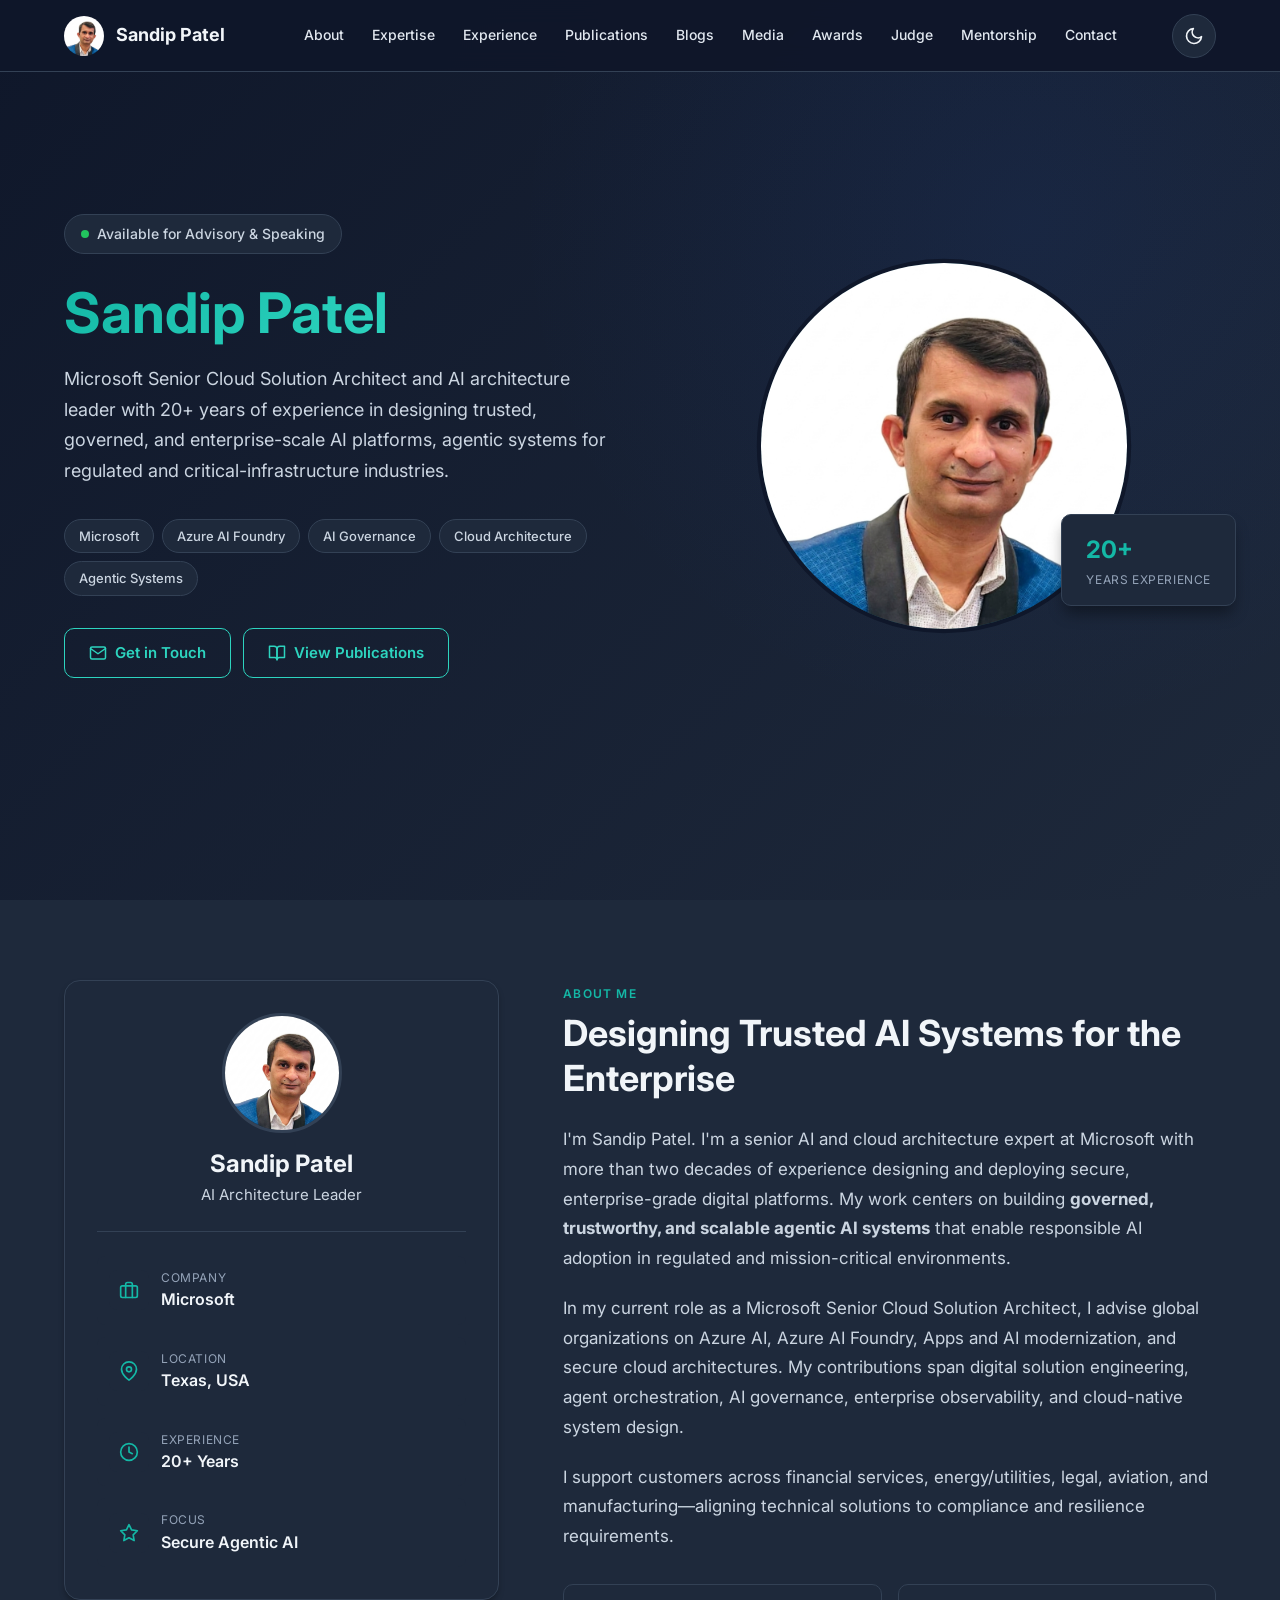
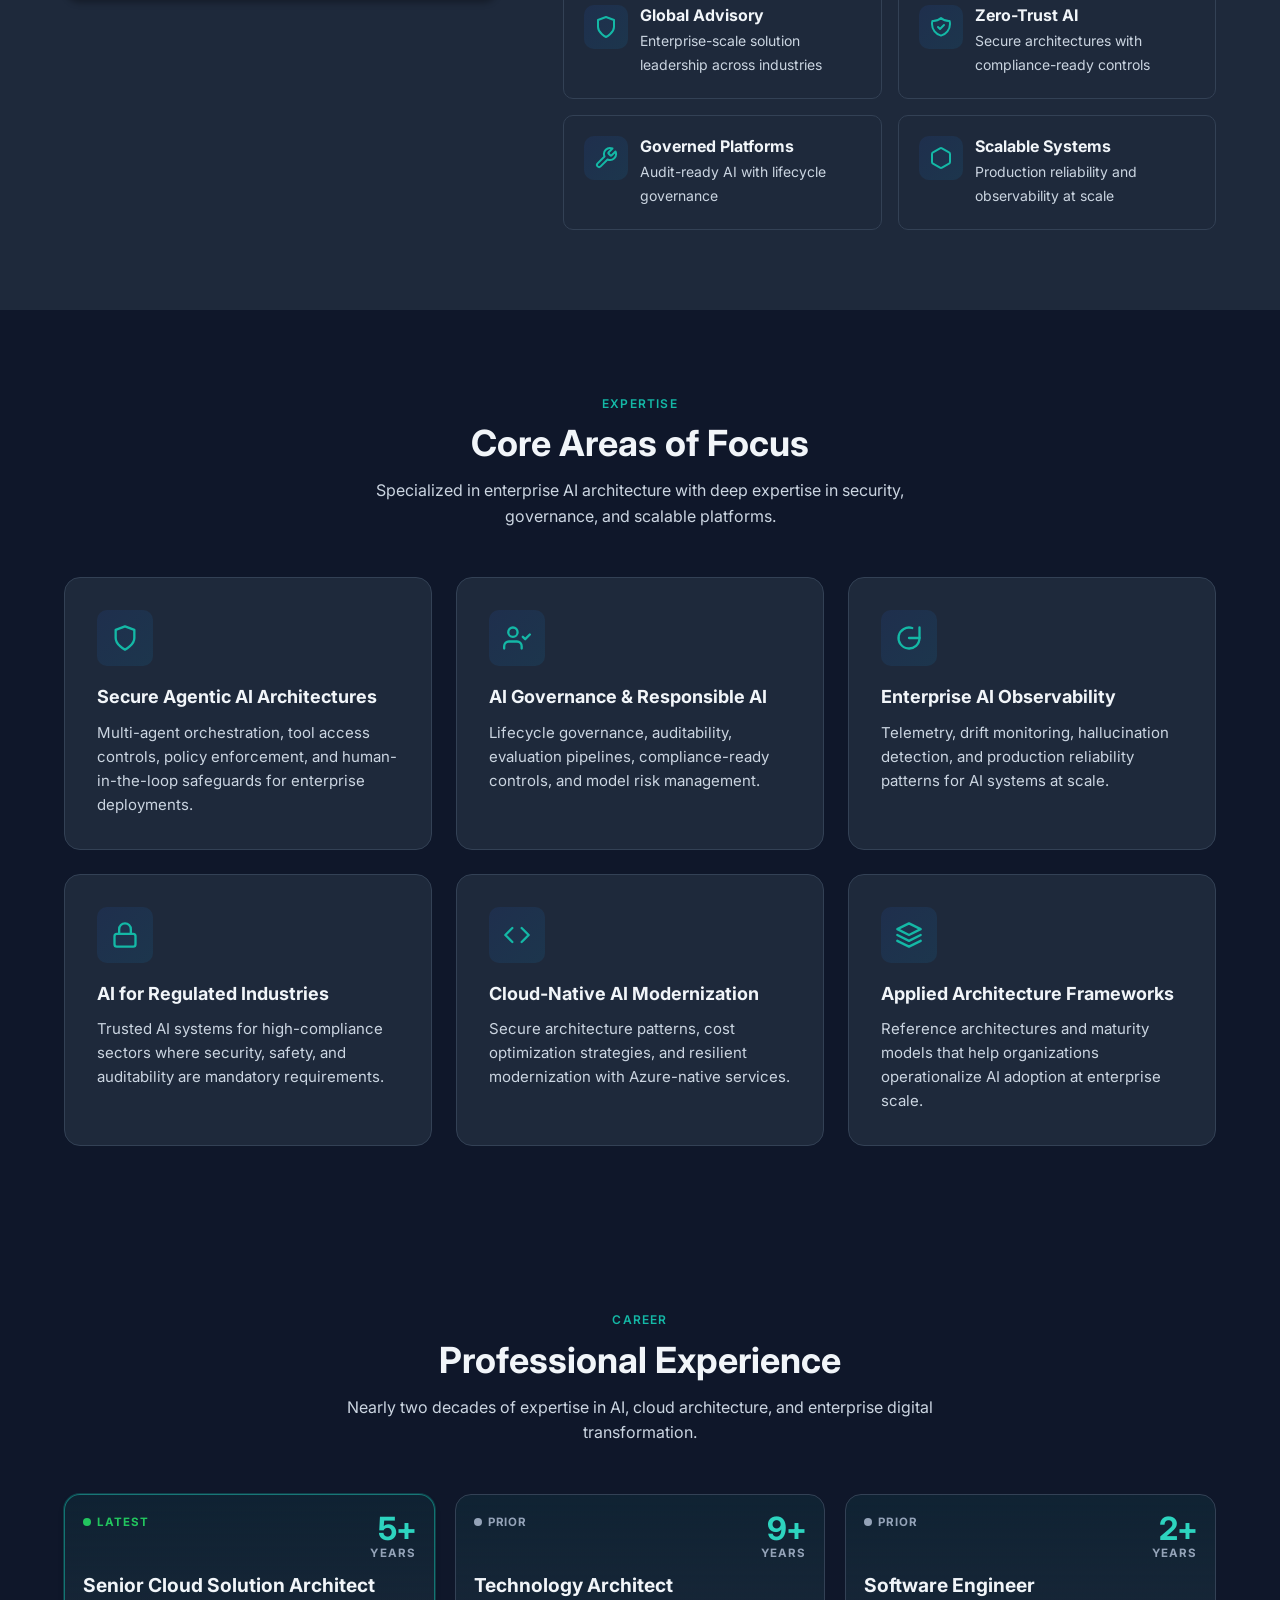
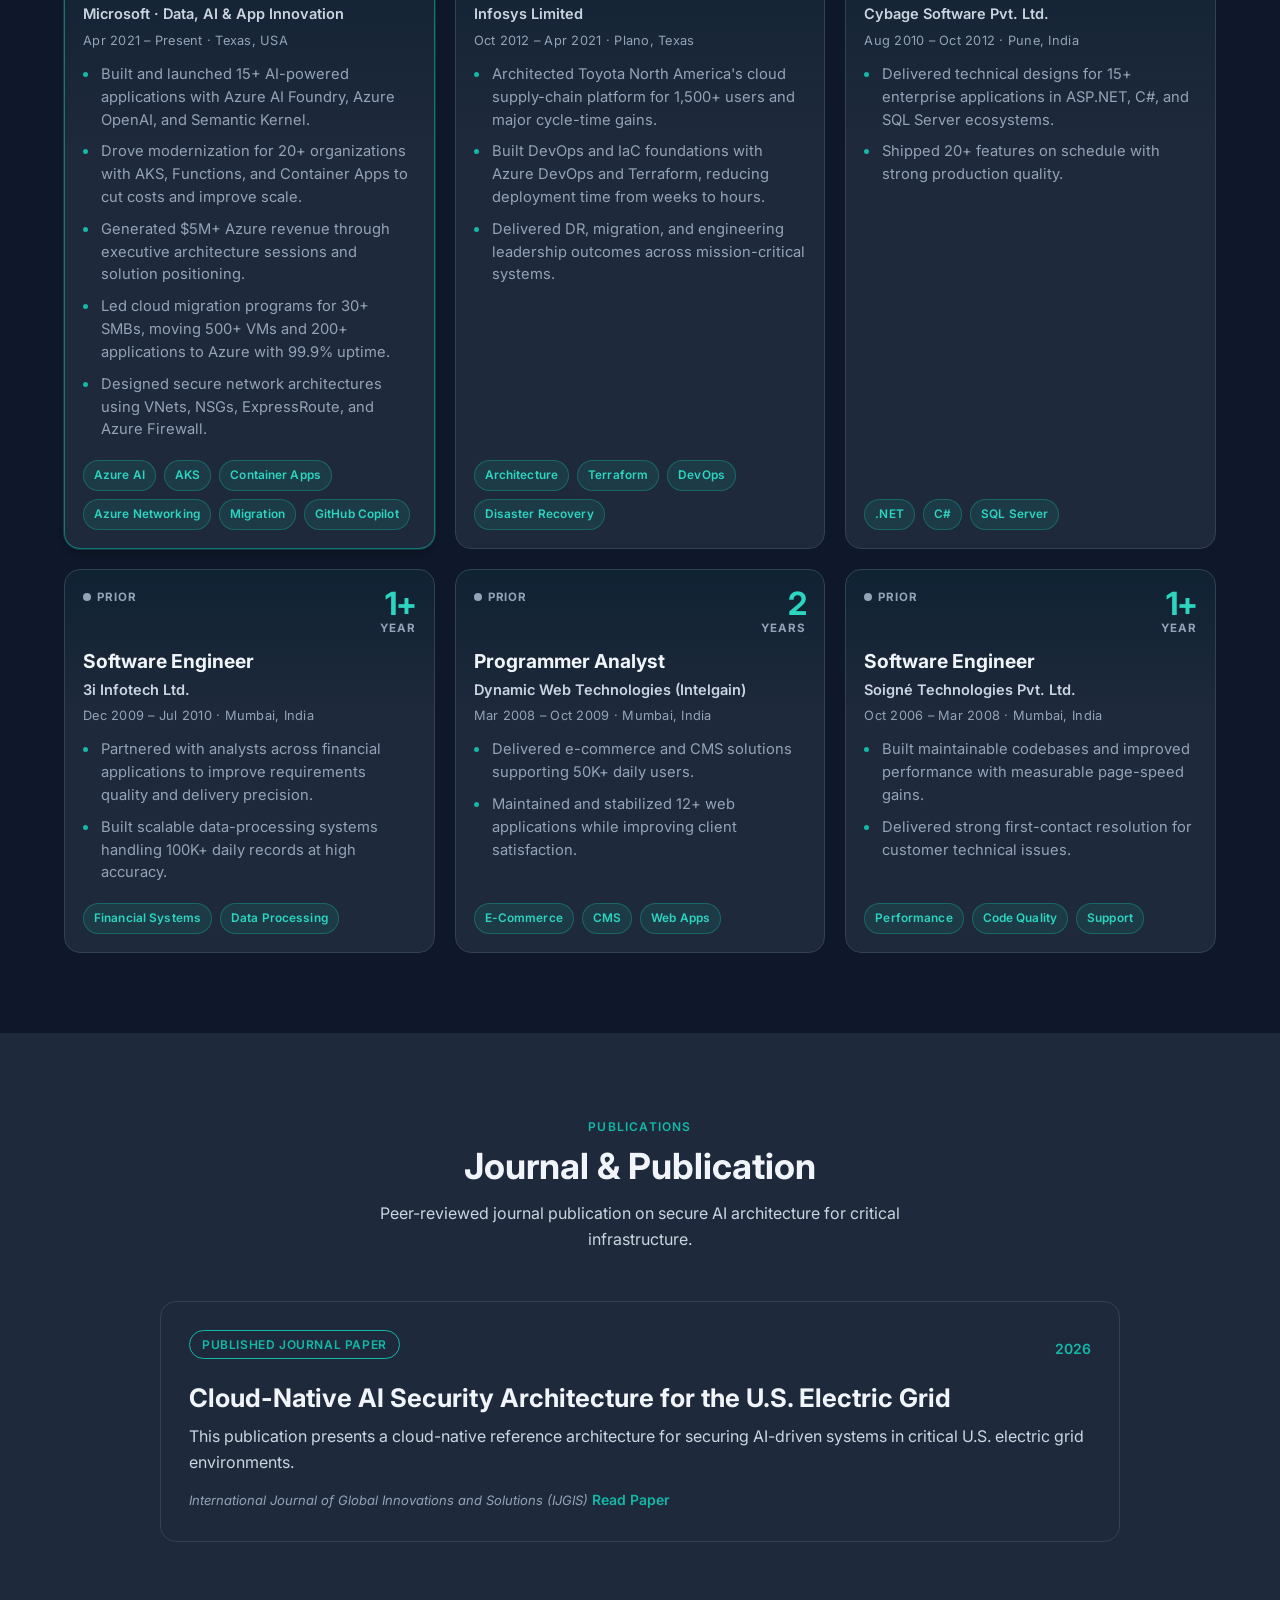
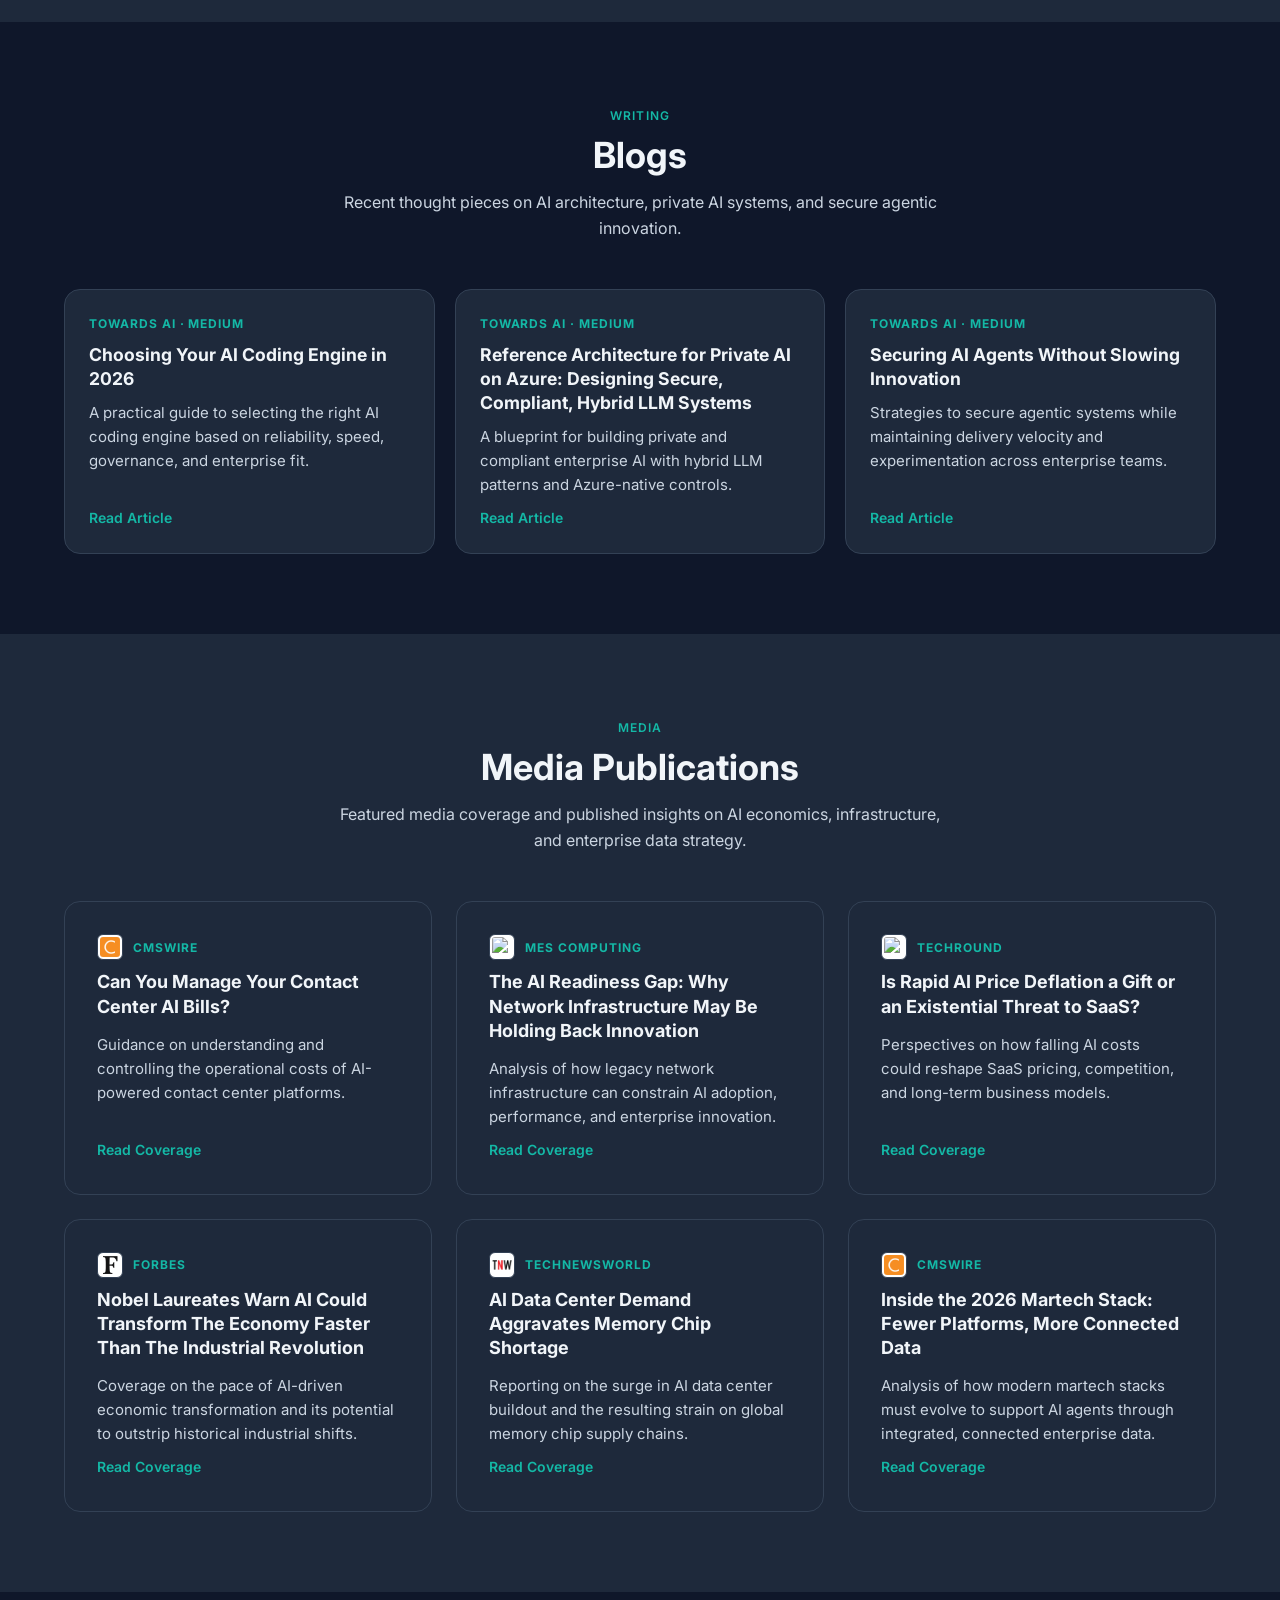
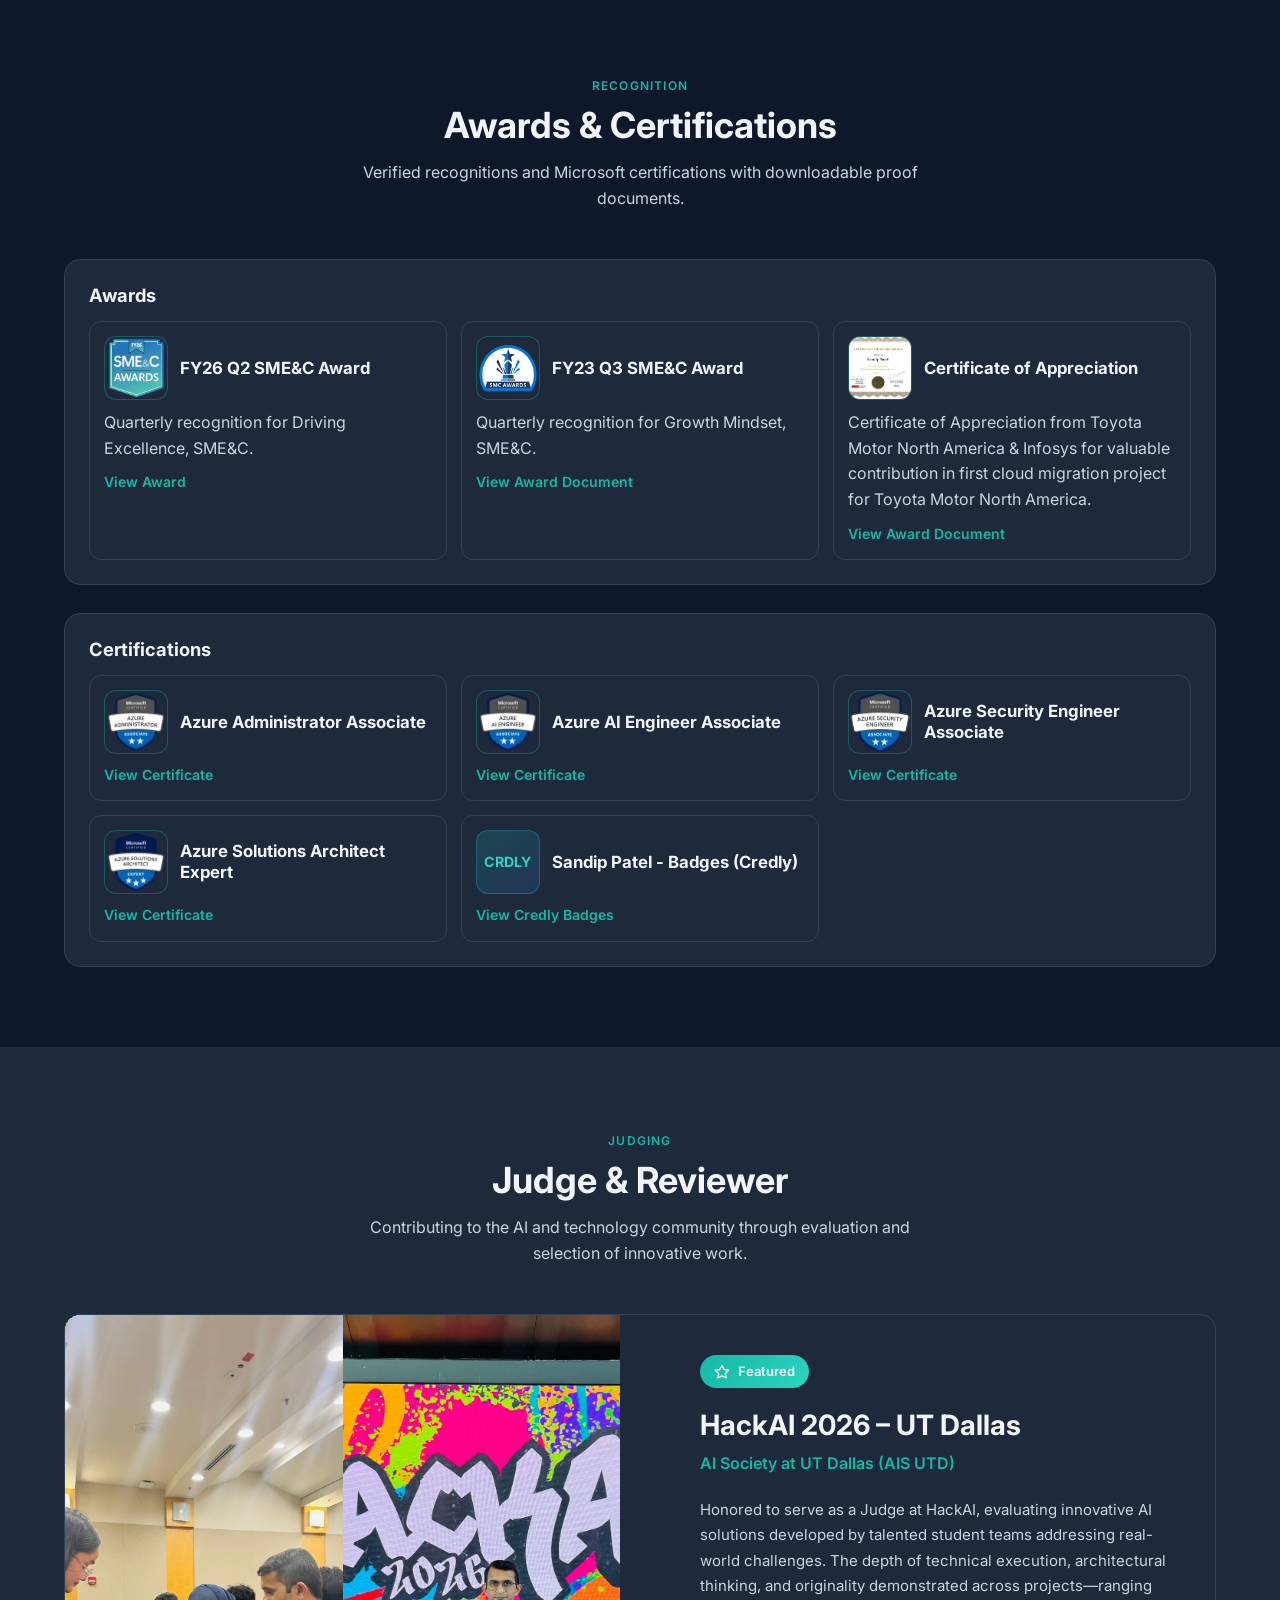
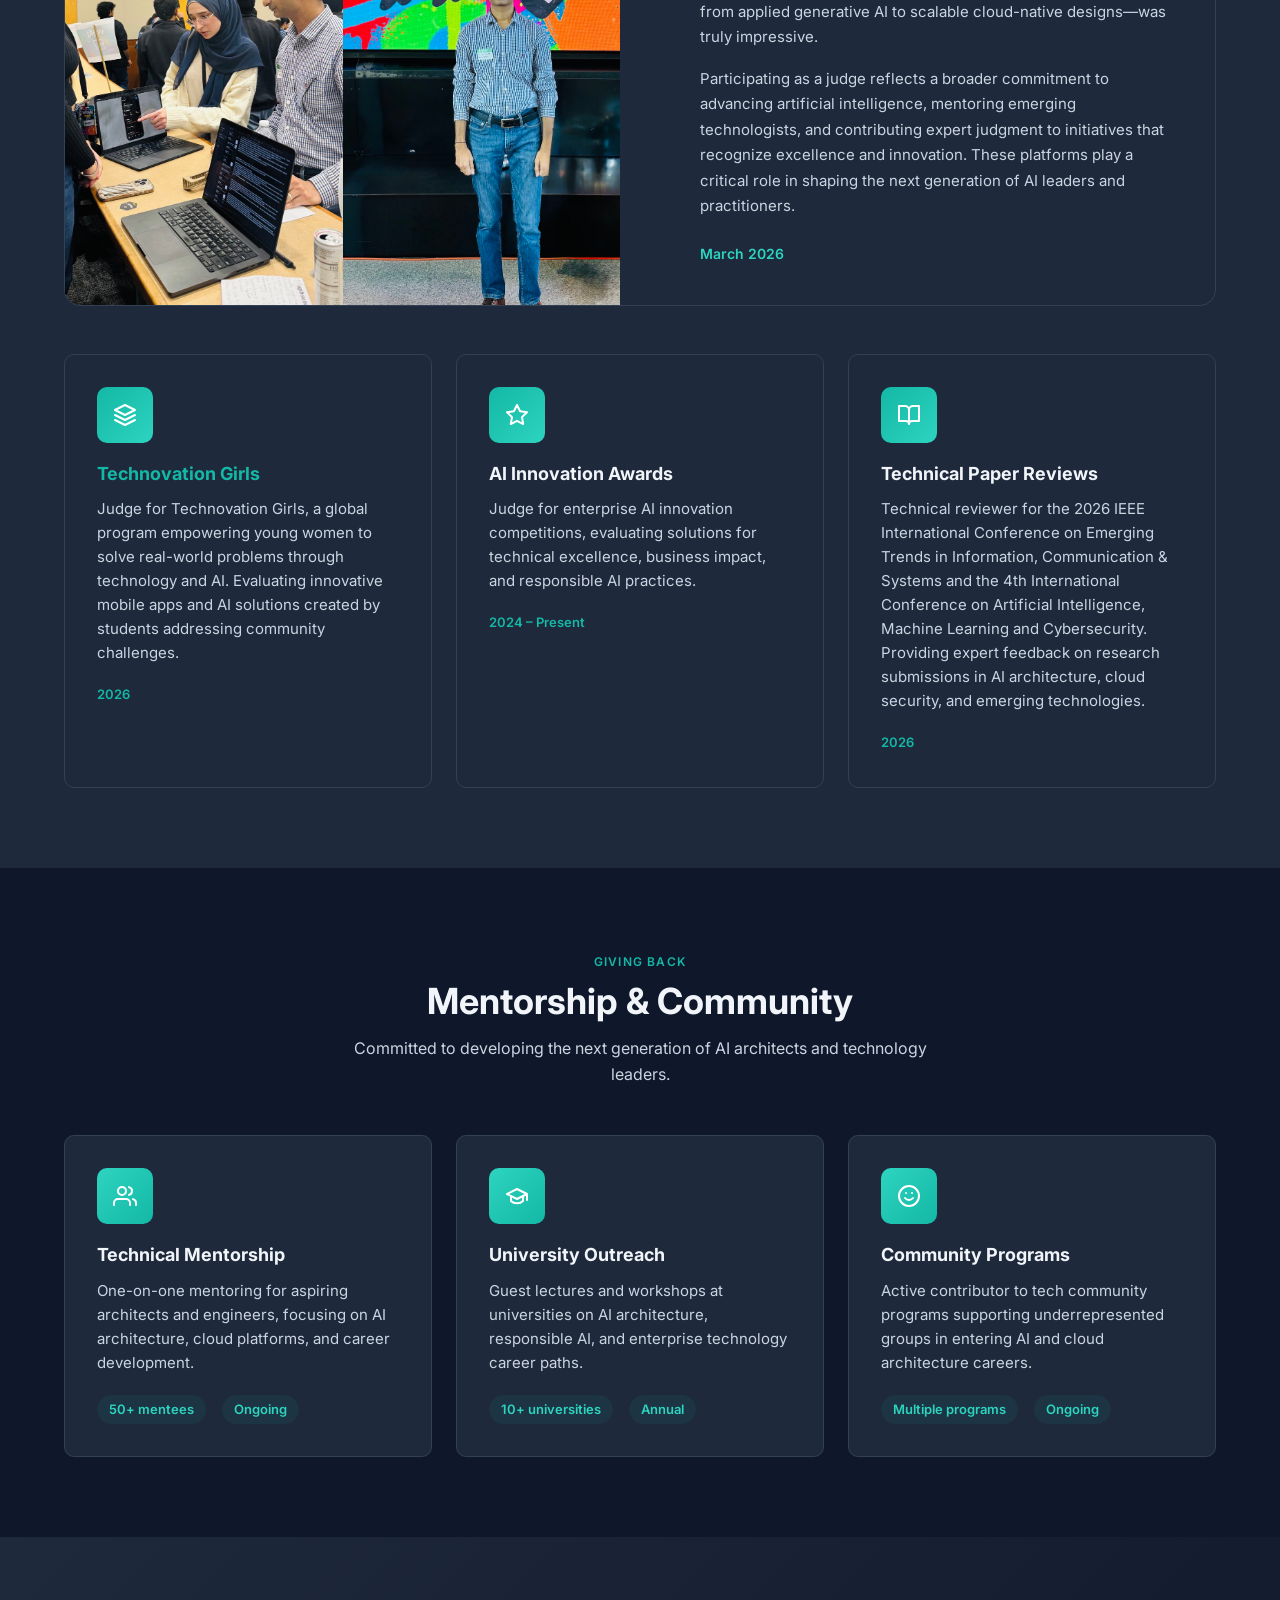
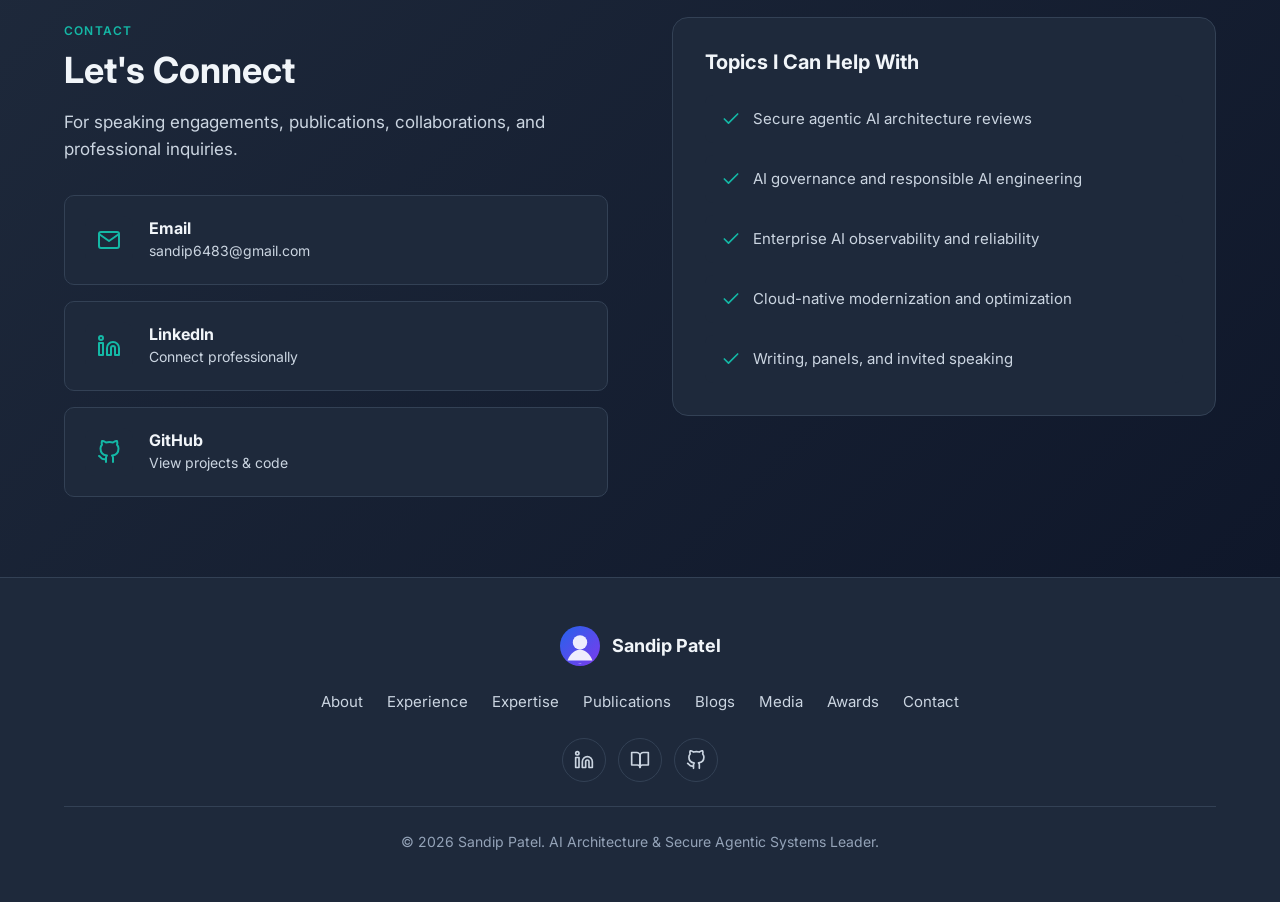
==== commit 30f20ef4: "Fix avatar crop and CSS cache busting" ====
--- a/index.html
+++ b/index.html
@@ -22,7 +22,7 @@
   <link href="https://fonts.googleapis.com/css2?family=Inter:wght@400;500;600;700&display=swap" rel="stylesheet">
   
   <!-- Styles -->
-  <link rel="stylesheet" href="assets/css/styles.css?v=20260817-2">
+  <link rel="stylesheet" href="assets/css/styles.css?v=20260818-1">
   
   <!-- Prevent flash of wrong theme -->
   <script>
--- a/assets/css/styles.css
+++ b/assets/css/styles.css
@@ -207,6 +207,8 @@
 .nav-brand img {
   width: 40px;
   height: 40px;
+  object-fit: cover;
+  object-position: center 12%;
   border-radius: 50%;
 }
 
@@ -452,8 +454,10 @@
   width: 100%;
   height: 100%;
   object-fit: cover;
+  object-position: center 15%;
   border-radius: 50%;
   border: 4px solid var(--bg);
+  transform: scale(1.04);
 }
 
 .hero-stats {
@@ -618,6 +622,8 @@
 .about-card-header img {
   width: 120px;
   height: 120px;
+  object-fit: cover;
+  object-position: center 12%;
   border-radius: 50%;
   margin: 0 auto 16px;
   border: 3px solid var(--border);
@@ -1903,6 +1909,8 @@
 .footer-brand img {
   width: 40px;
   height: 40px;
+  object-fit: cover;
+  object-position: center 12%;
   border-radius: 50%;
 }
 
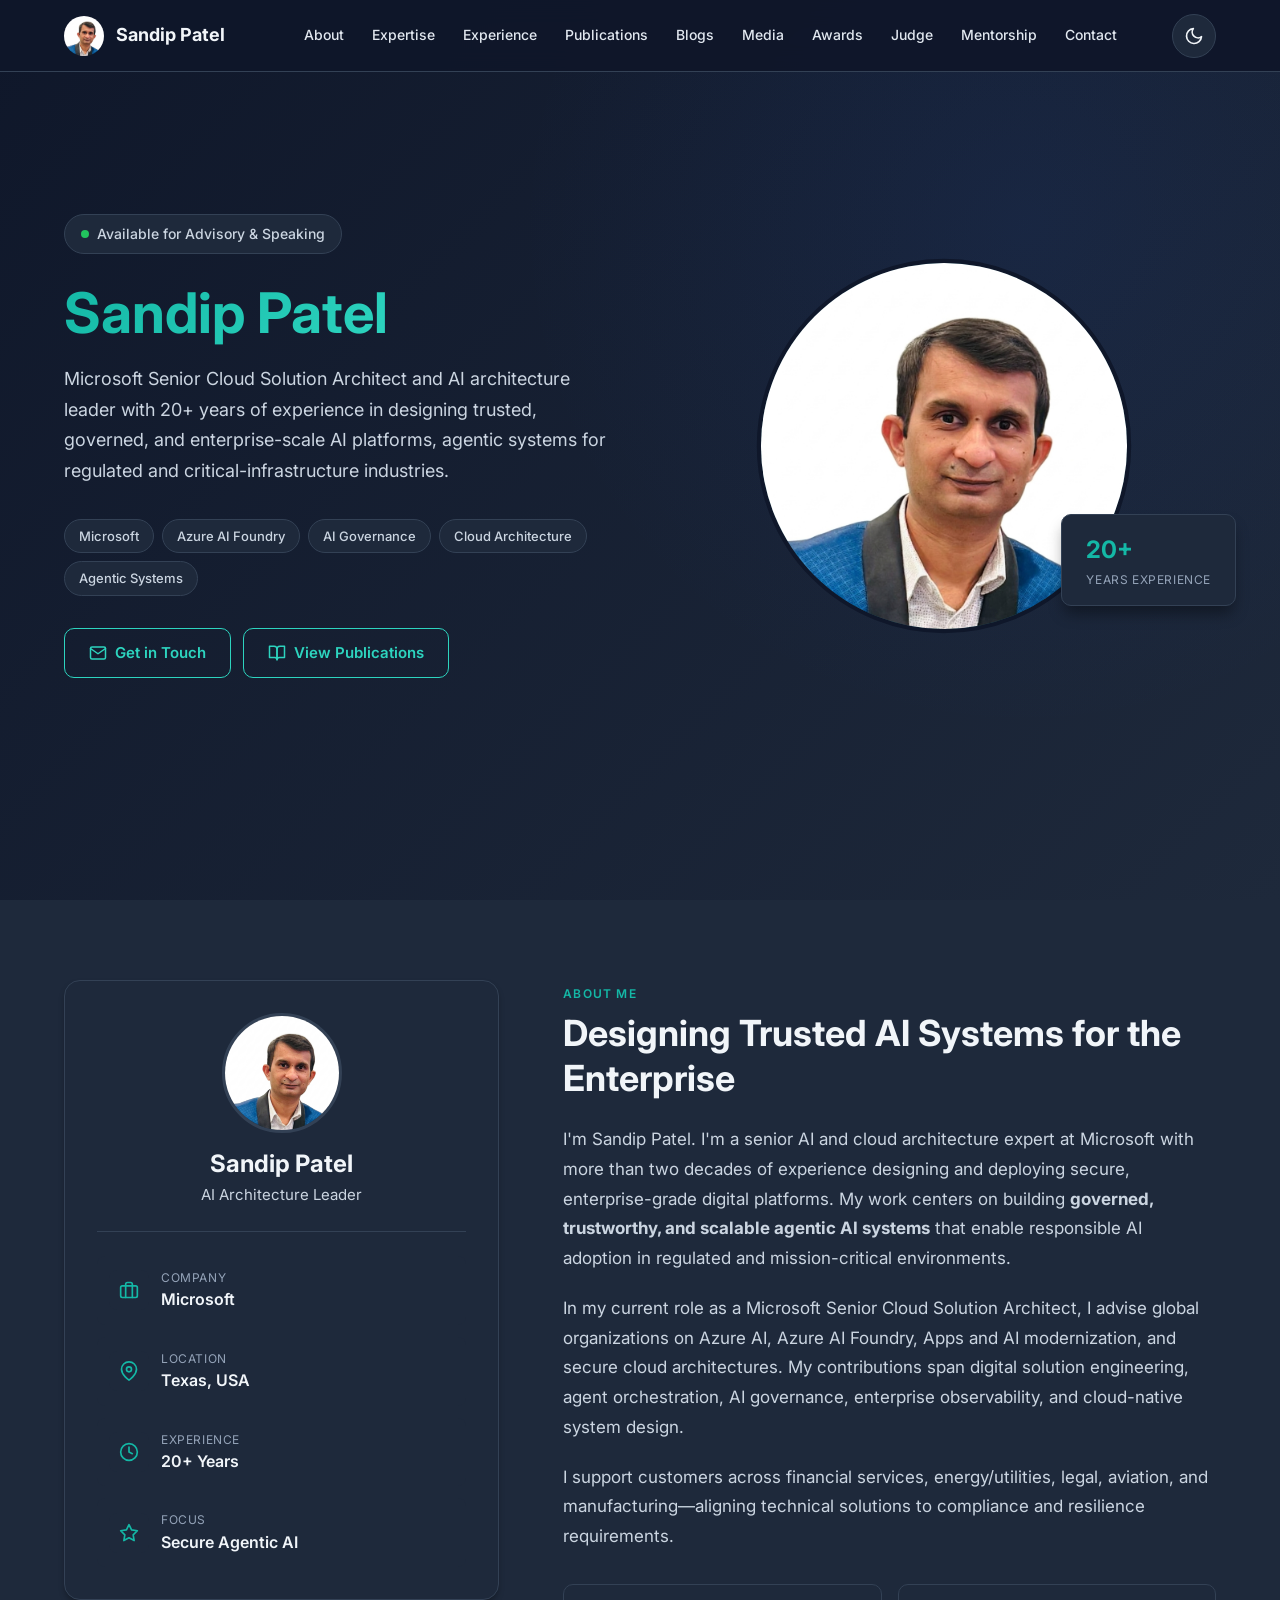
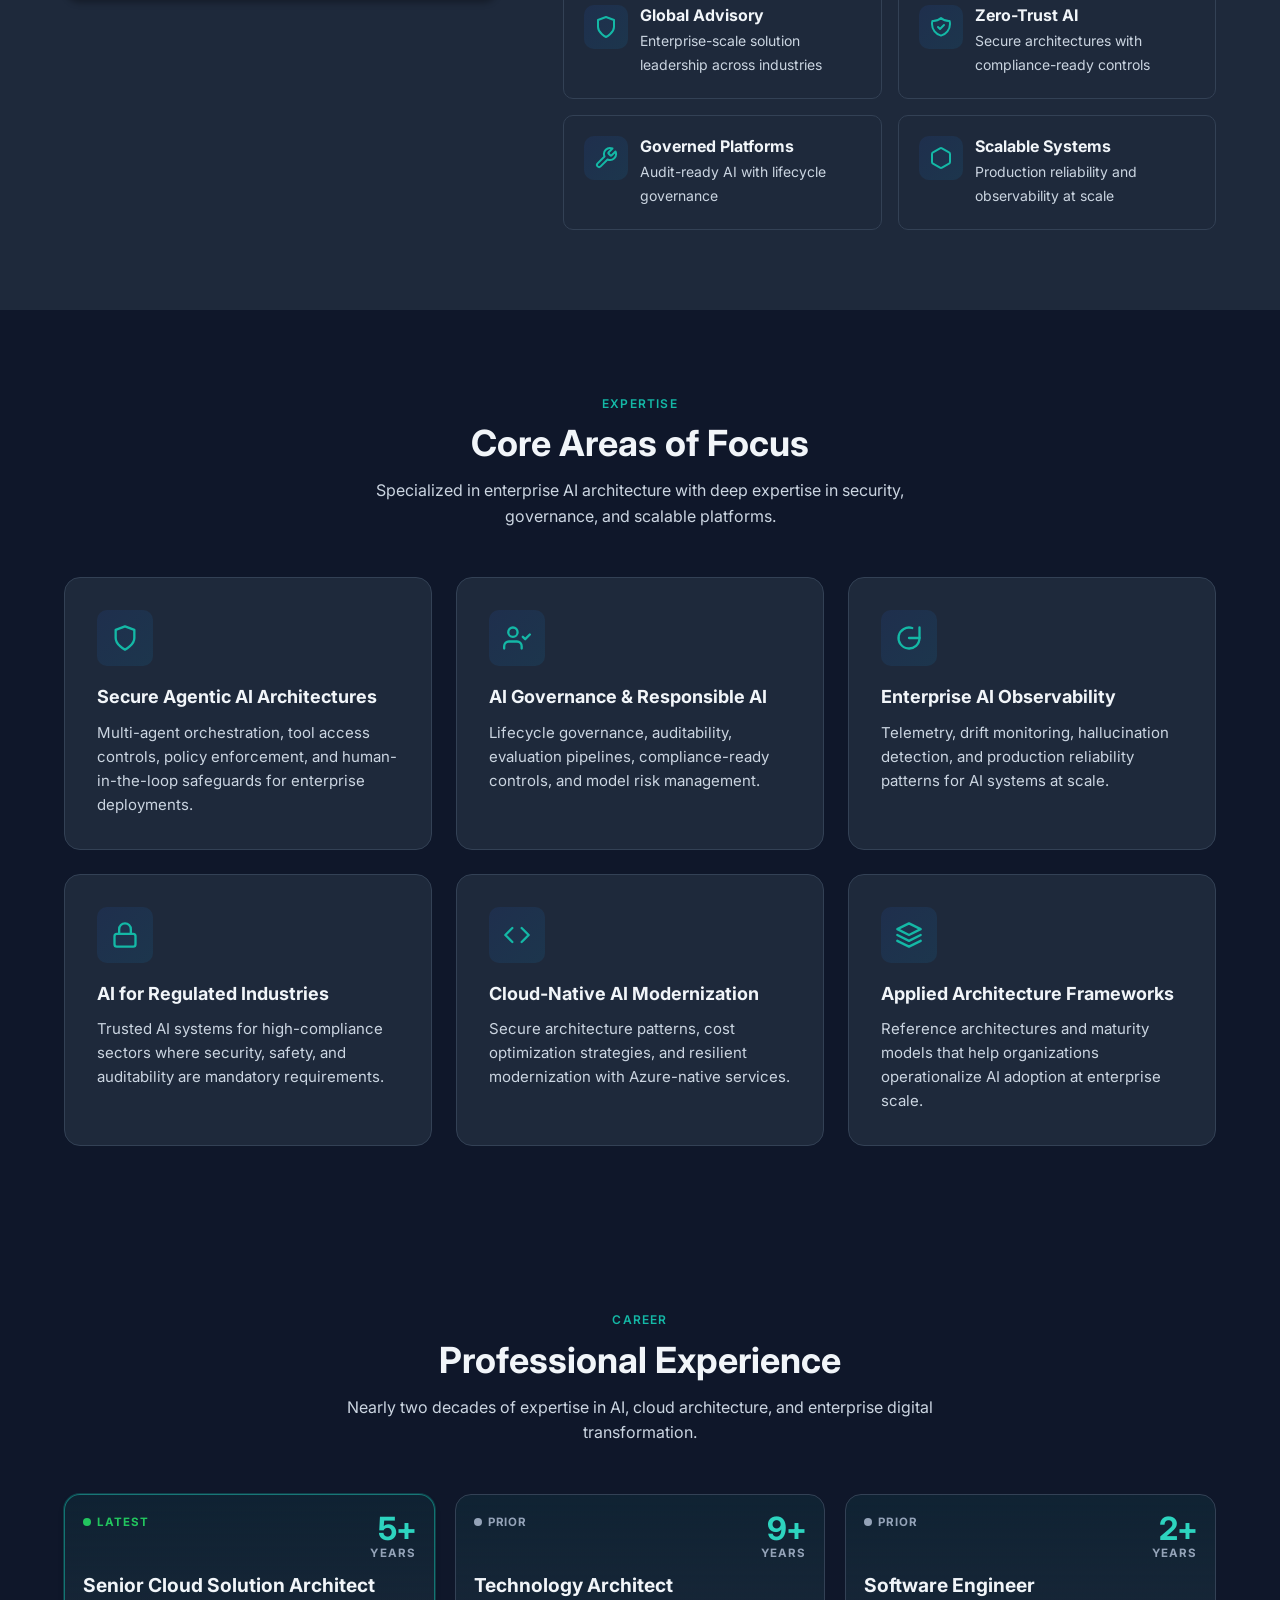
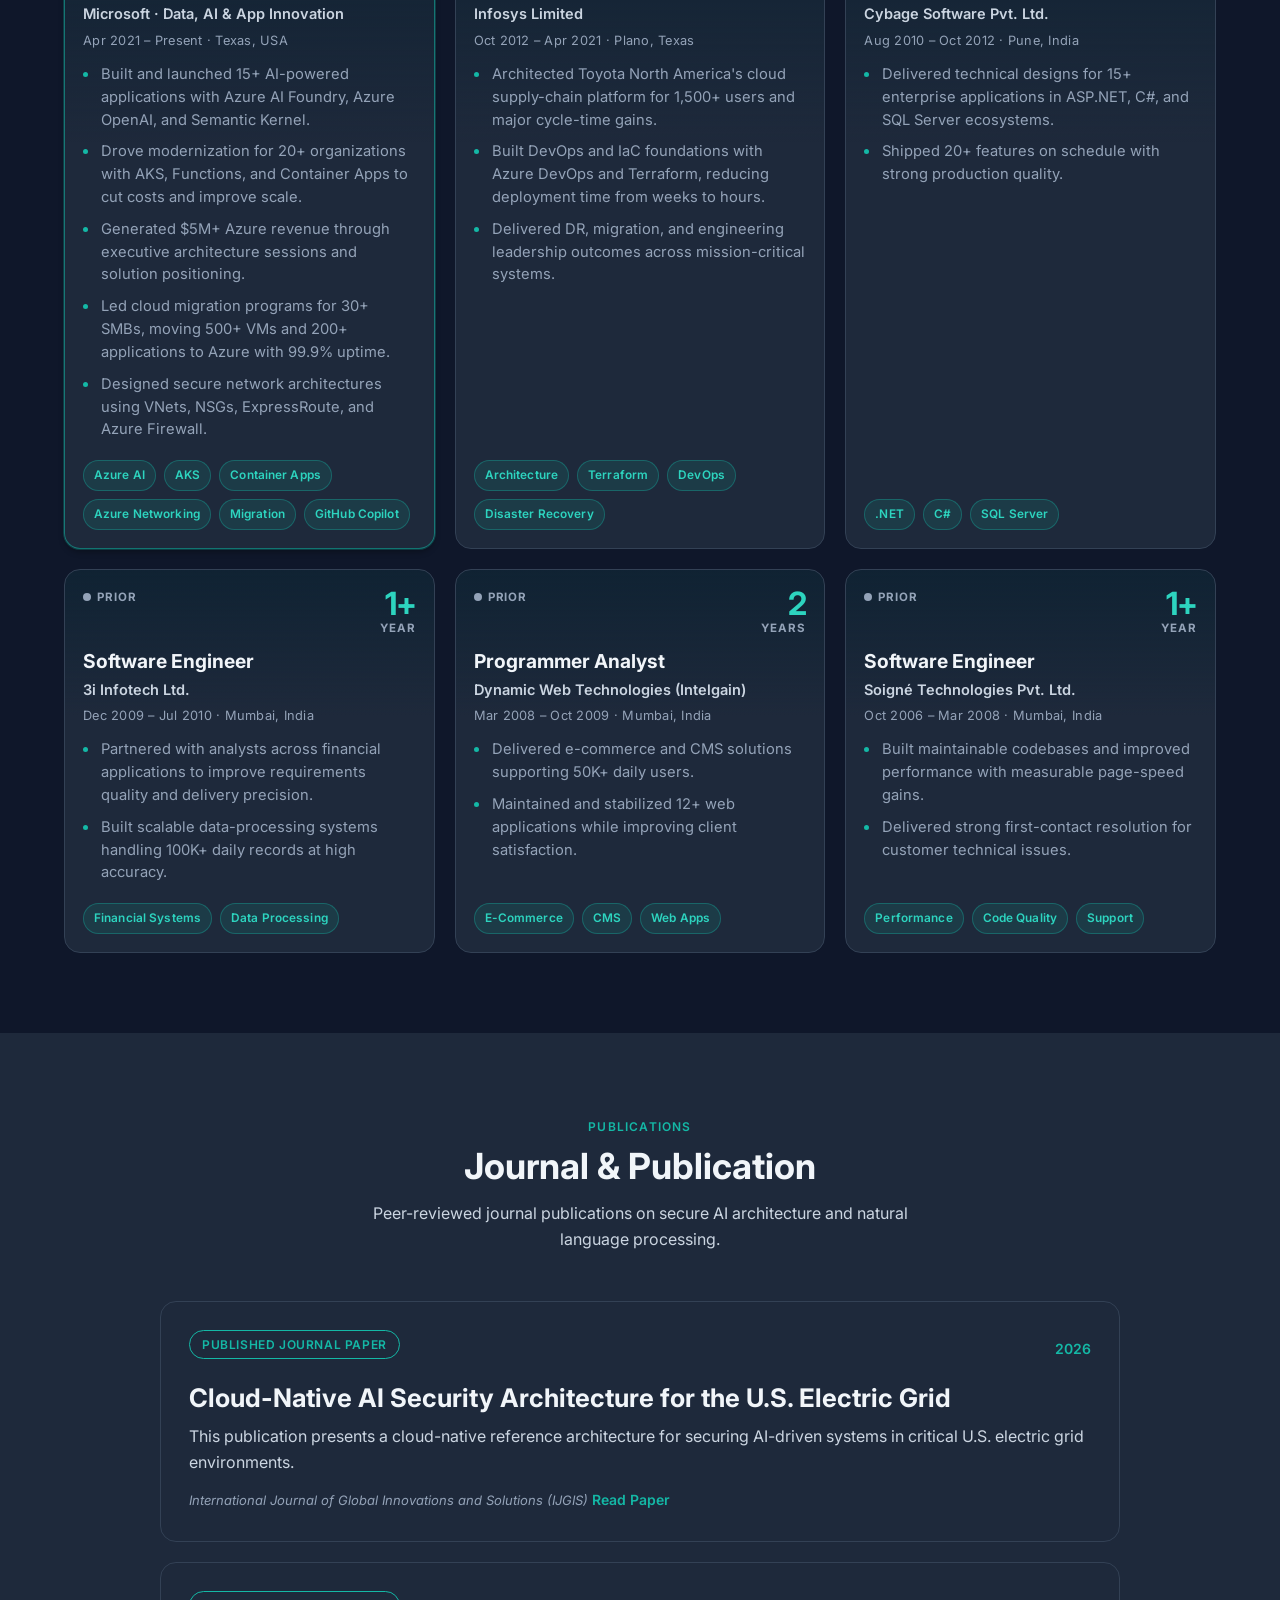
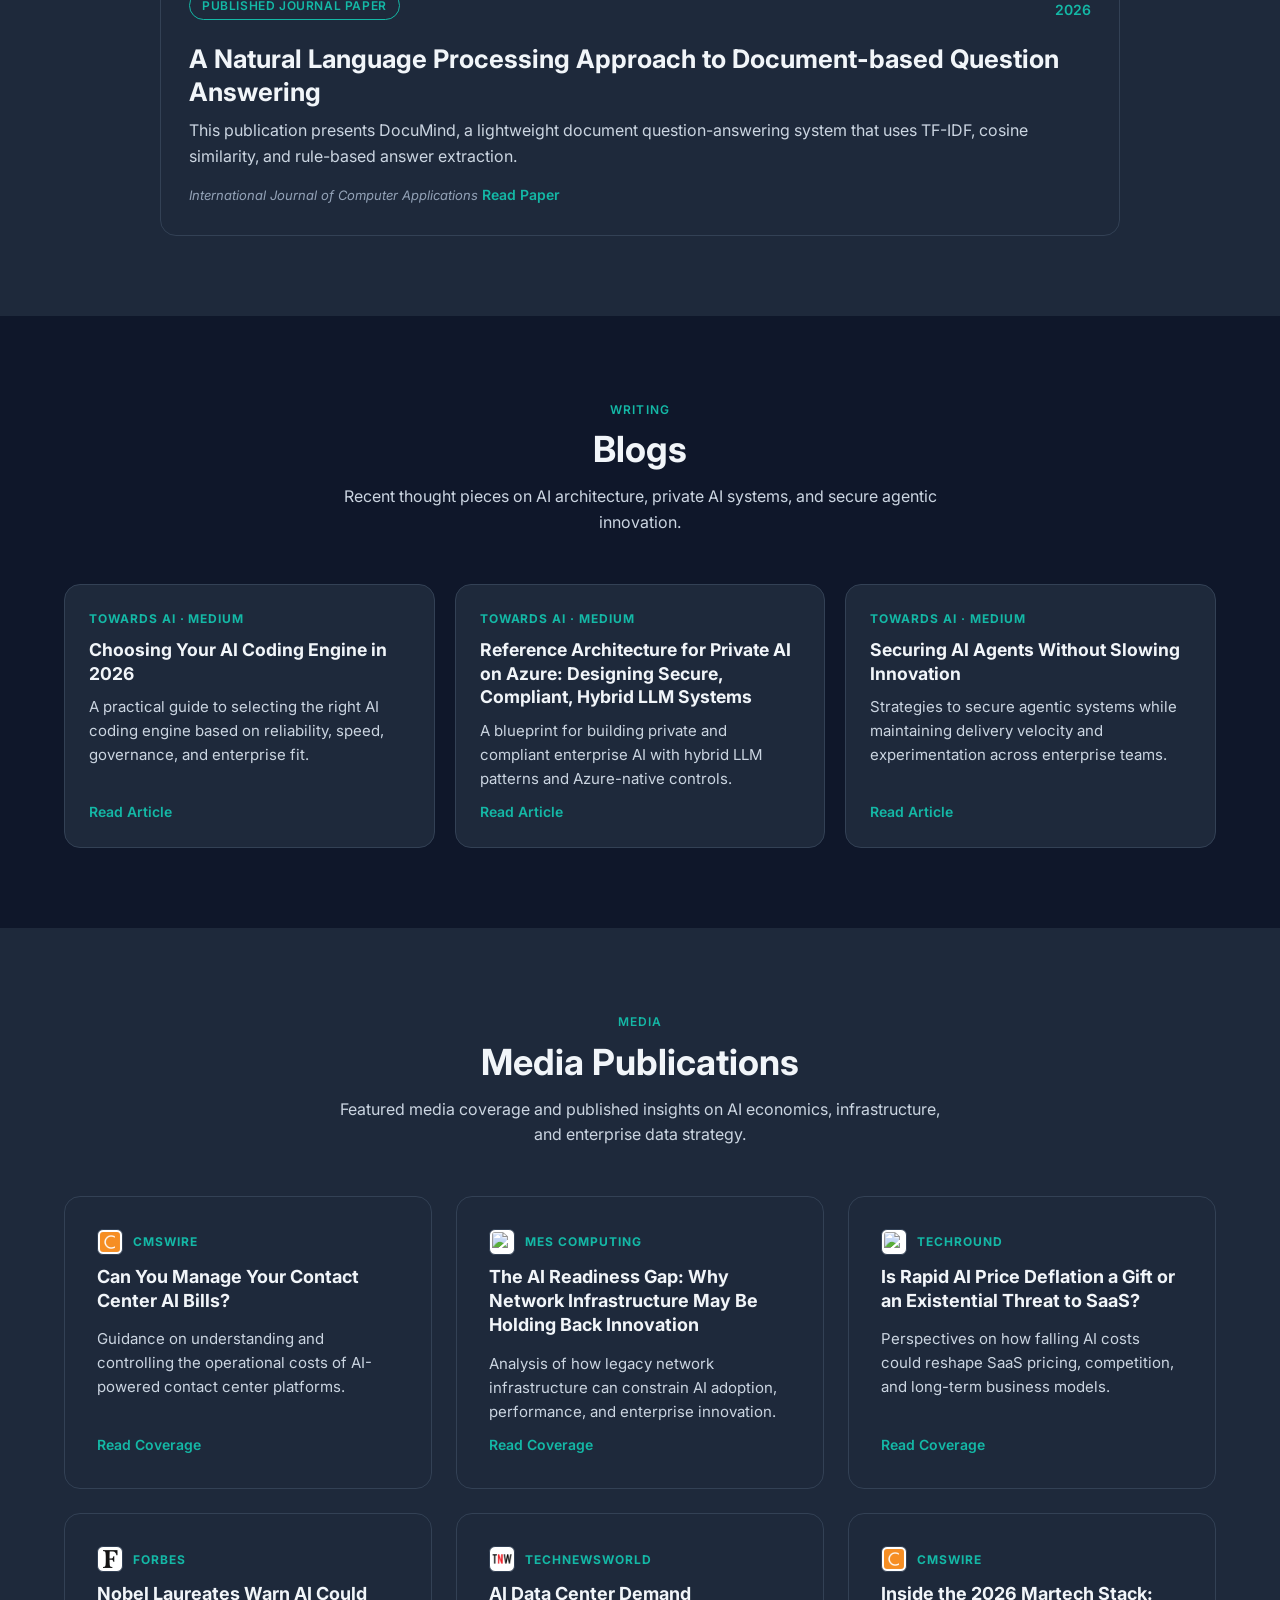
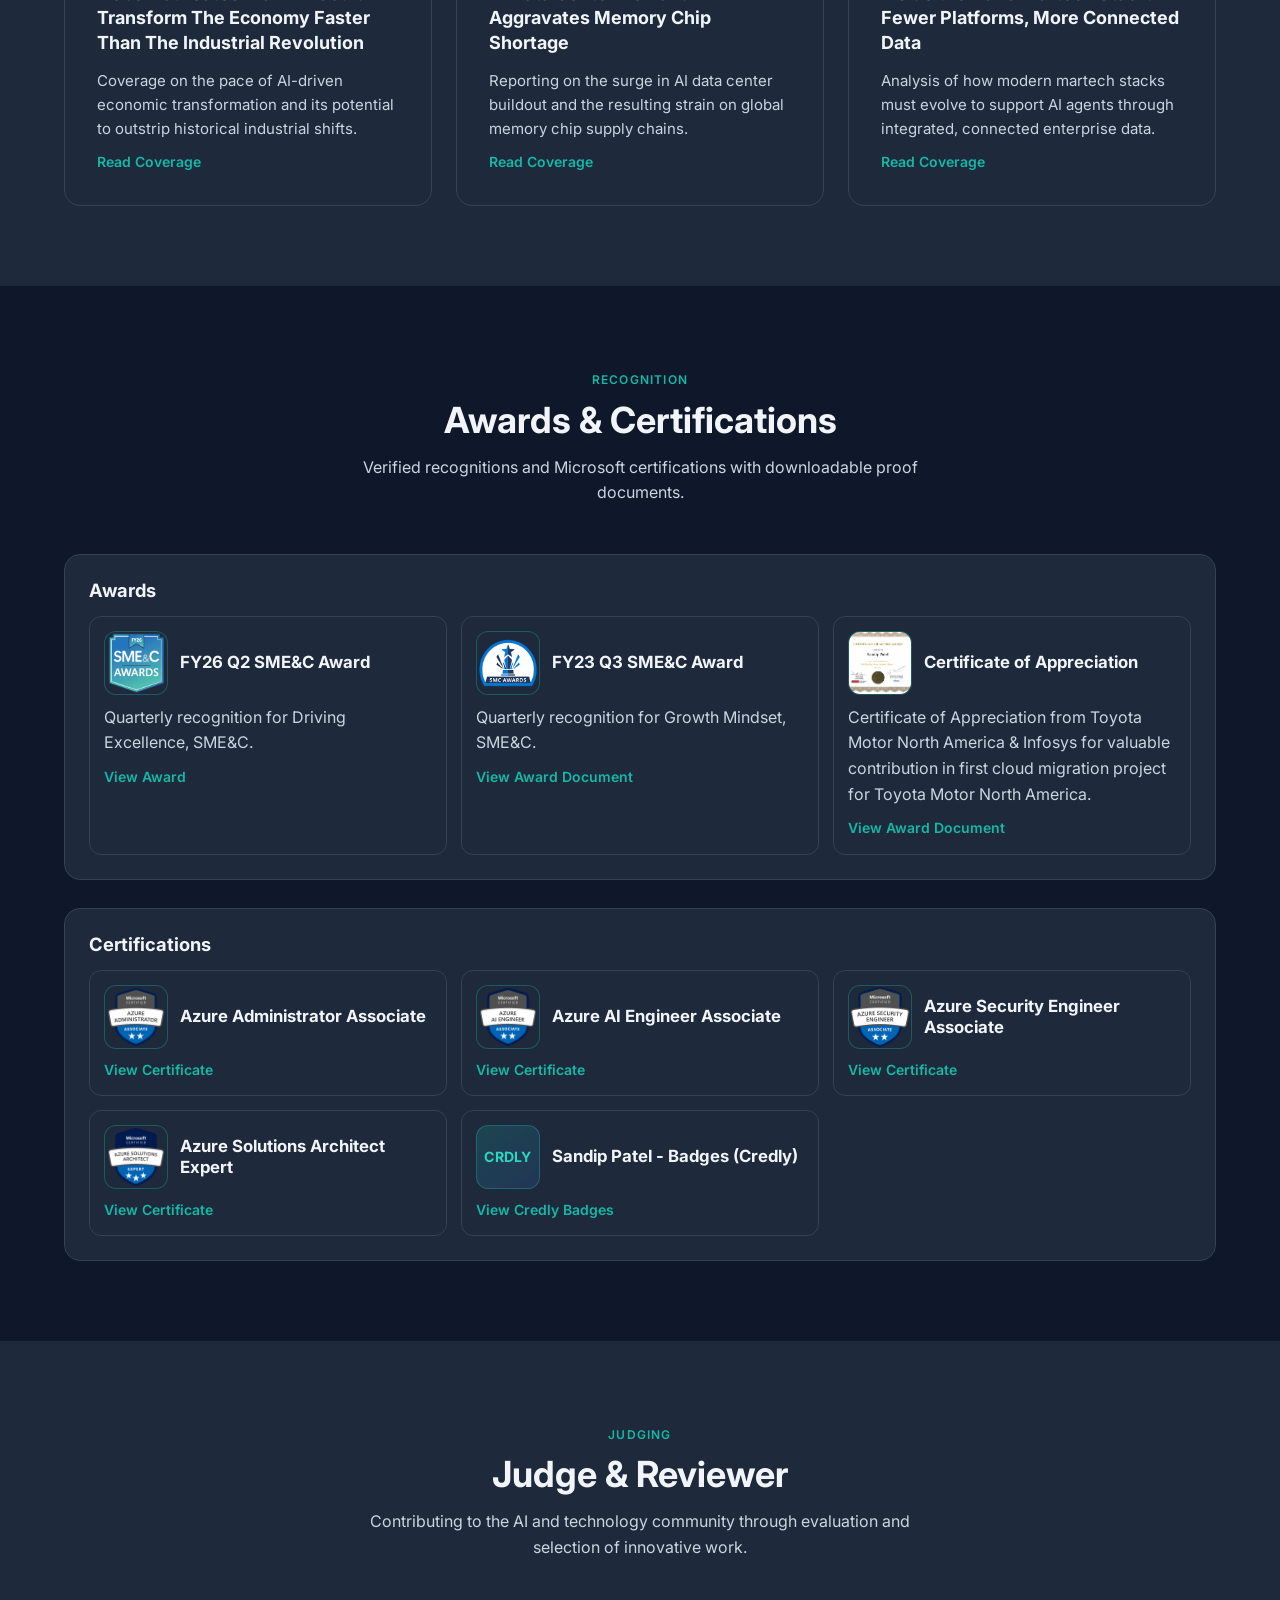
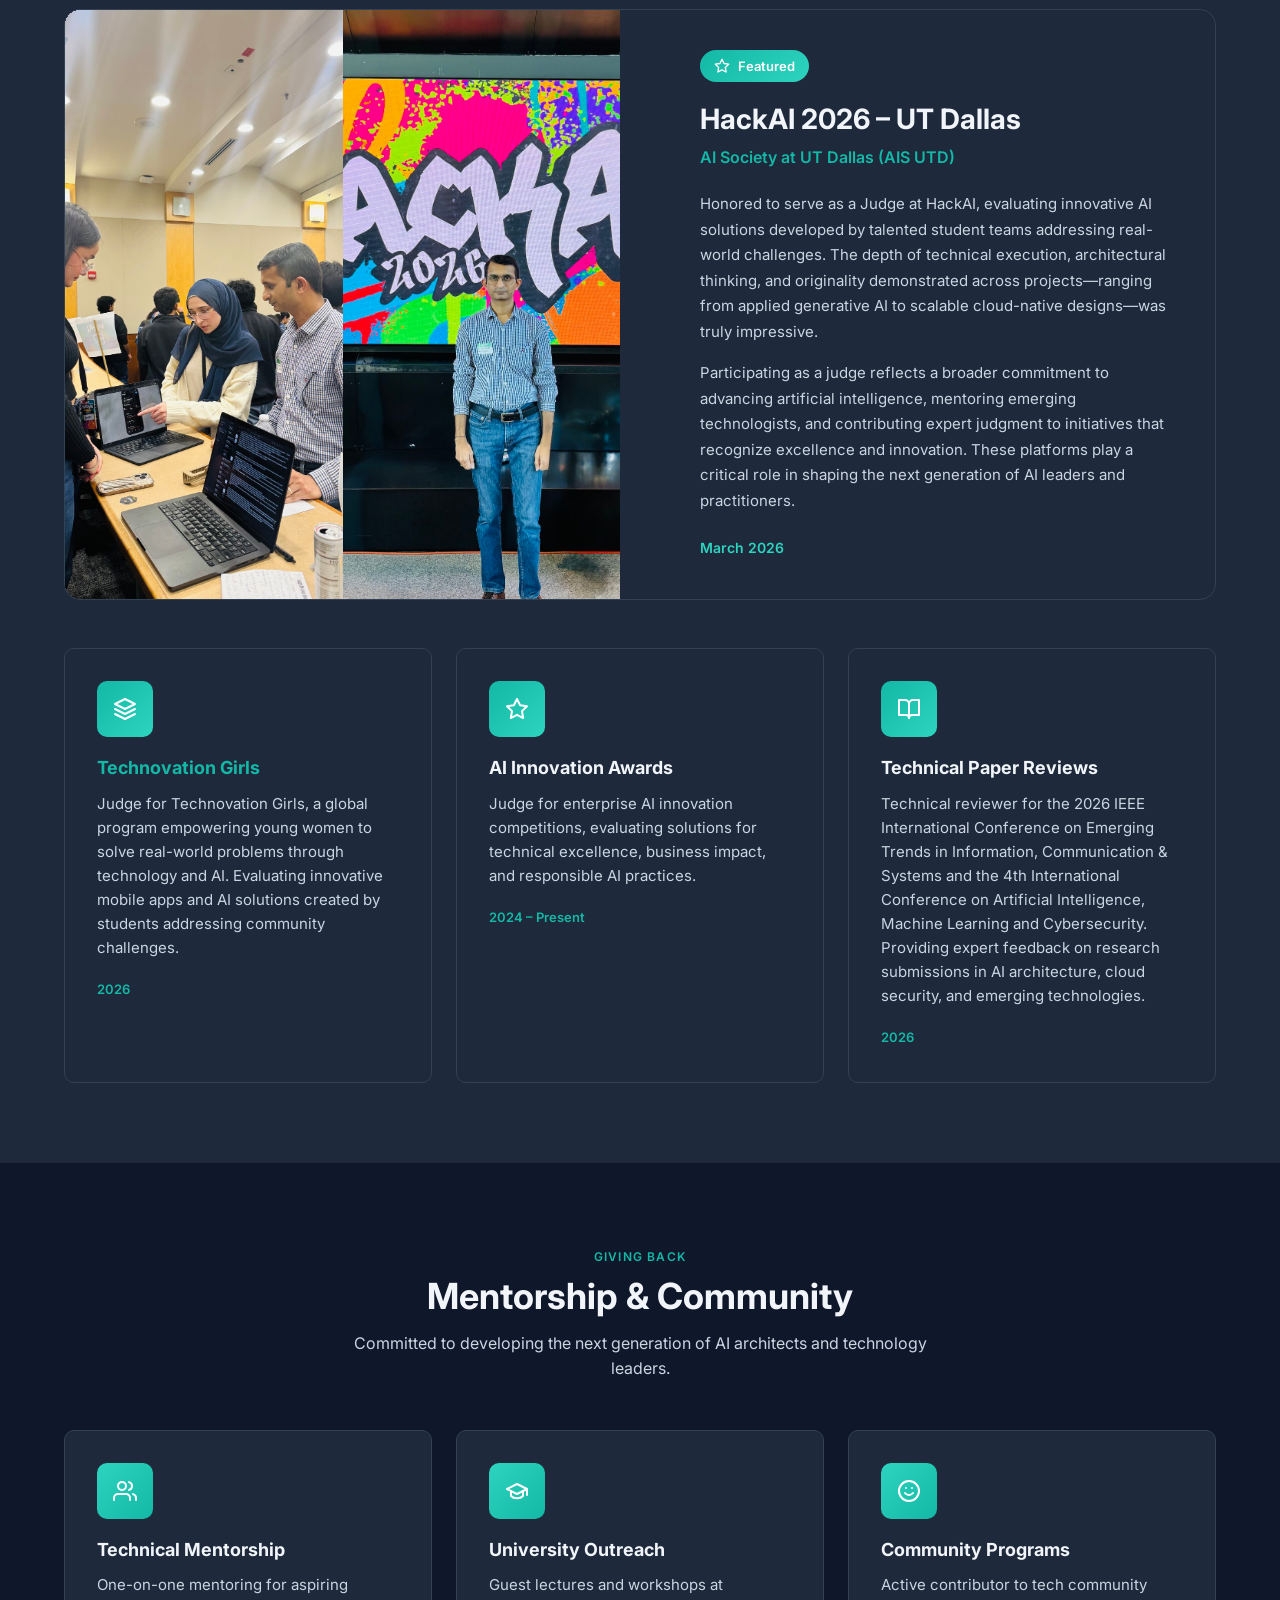
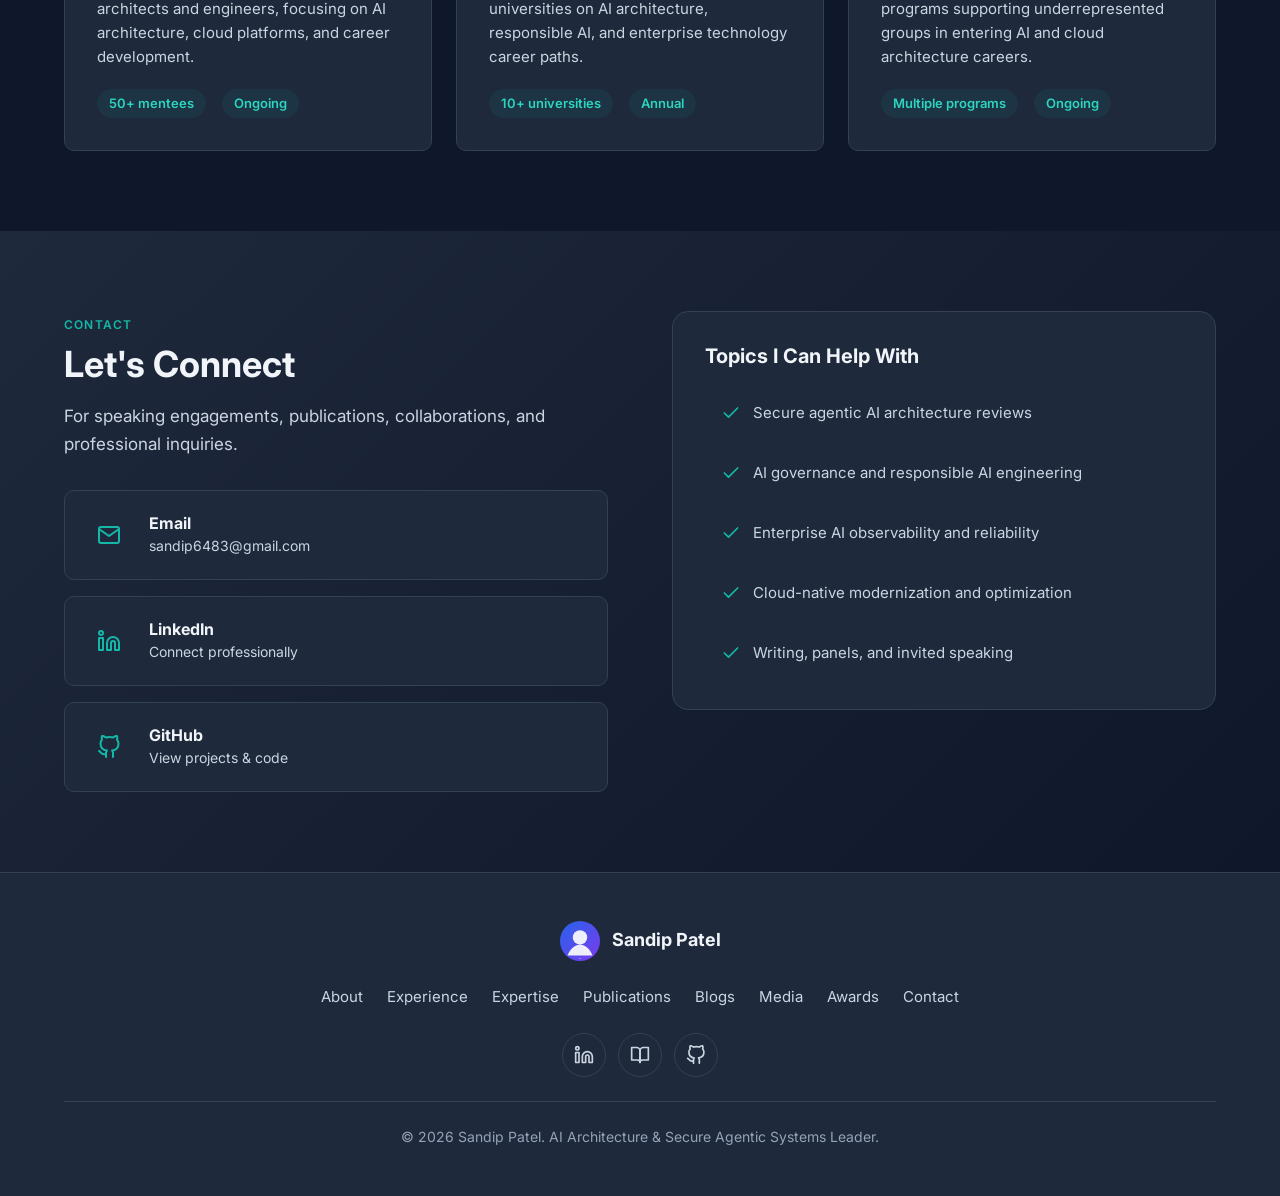
==== commit a50e0482: "Add document question answering publication" ====
--- a/index.html
+++ b/index.html
@@ -506,7 +506,7 @@
         <div class="section-header">
           <span class="section-label">Publications</span>
           <h2>Journal & Publication</h2>
-          <p>Peer-reviewed journal publication on secure AI architecture for critical infrastructure.</p>
+          <p>Peer-reviewed journal publications on secure AI architecture and natural language processing.</p>
         </div>
         <div class="publications-categories">
           <article class="publication-featured">
@@ -518,6 +518,16 @@
             <p>This publication presents a cloud-native reference architecture for securing AI-driven systems in critical U.S. electric grid environments.</p>
             <span class="publication-venue">International Journal of Global Innovations and Solutions (IJGIS)</span>
             <a class="publication-link" href="https://ijgis.org/home/article/view/58" target="_blank" rel="noopener noreferrer">Read Paper</a>
+          </article>
+          <article class="publication-featured">
+            <div class="publication-featured-top">
+              <span class="publication-category-label">Published Journal Paper</span>
+              <span class="publication-year">2026</span>
+            </div>
+            <h3>A Natural Language Processing Approach to Document-based Question Answering</h3>
+            <p>This publication presents DocuMind, a lightweight document question-answering system that uses TF-IDF, cosine similarity, and rule-based answer extraction.</p>
+            <span class="publication-venue">International Journal of Computer Applications</span>
+            <a class="publication-link" href="https://www.ijcaonline.org/archives/volume187/number138/a-natural-language-processing-approach-to-document-based-question-answering" target="_blank" rel="noopener noreferrer">Read Paper</a>
           </article>
         </div>
       </div>
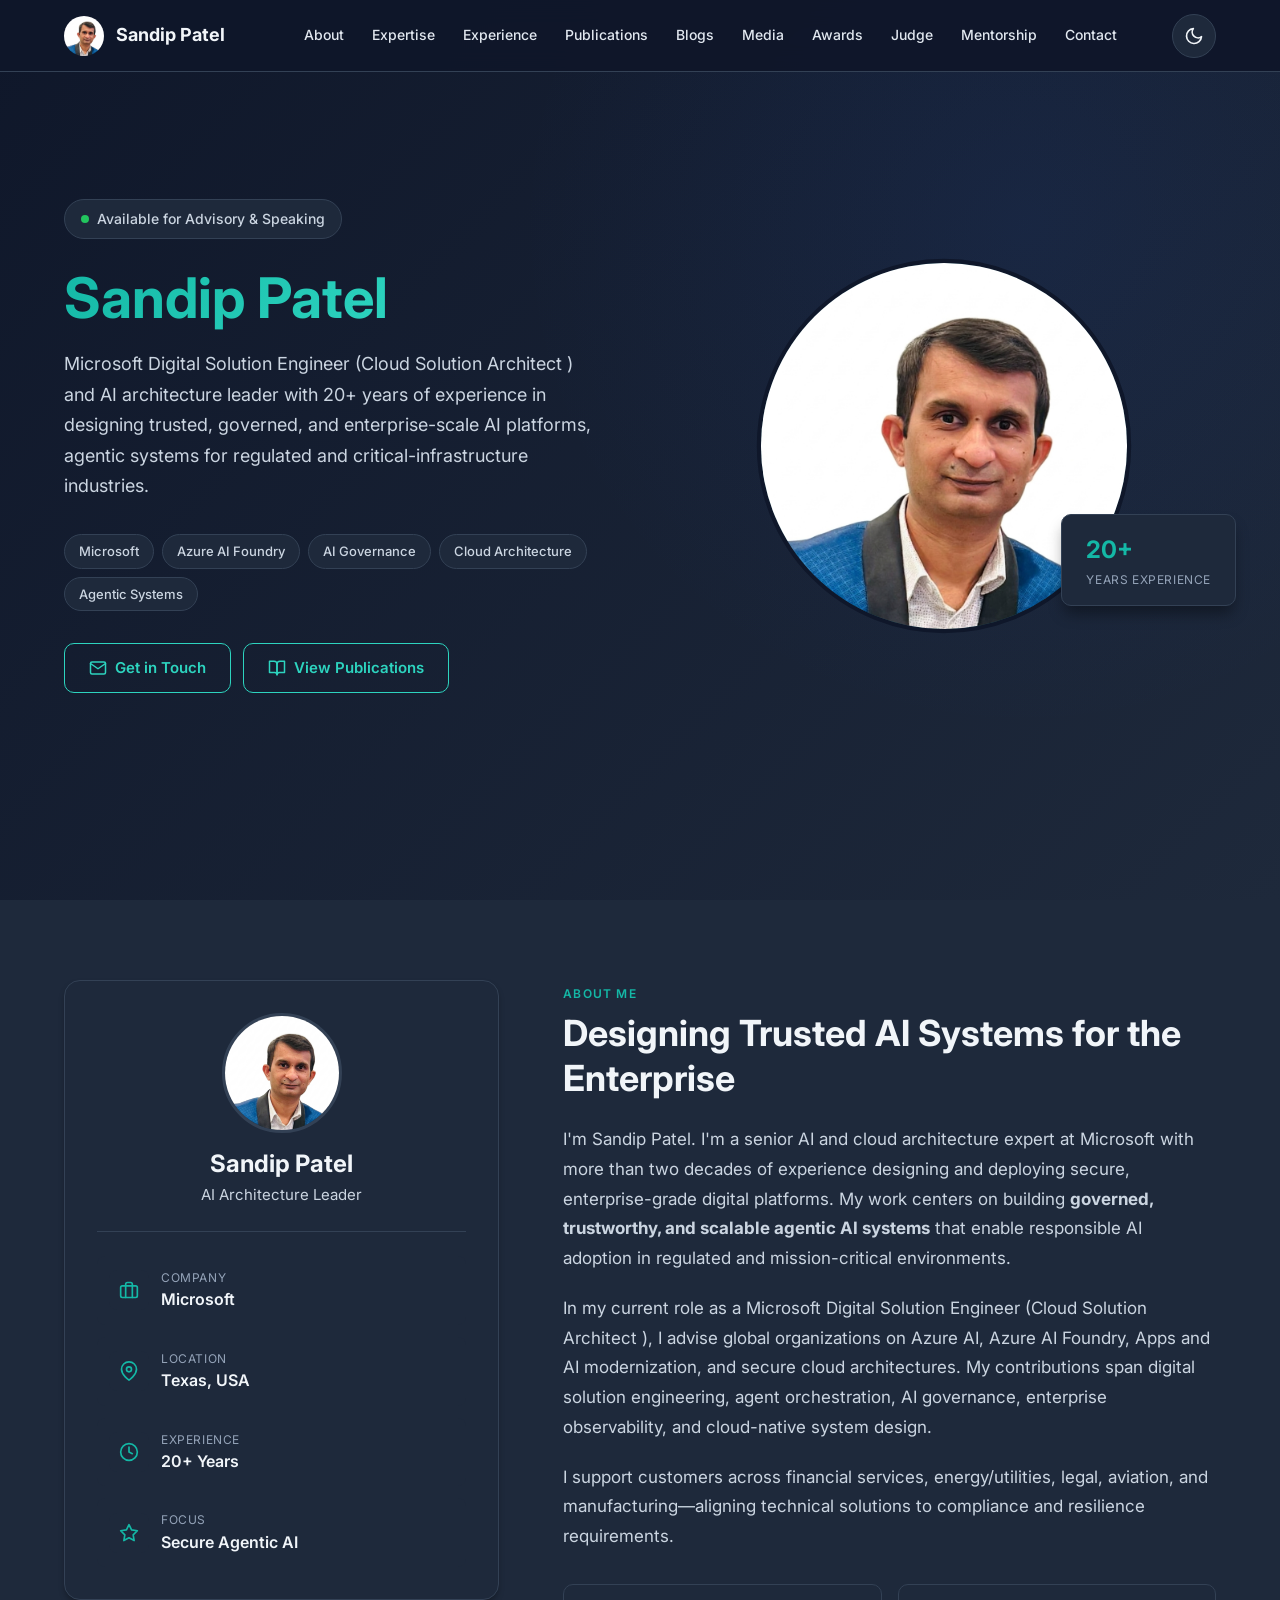
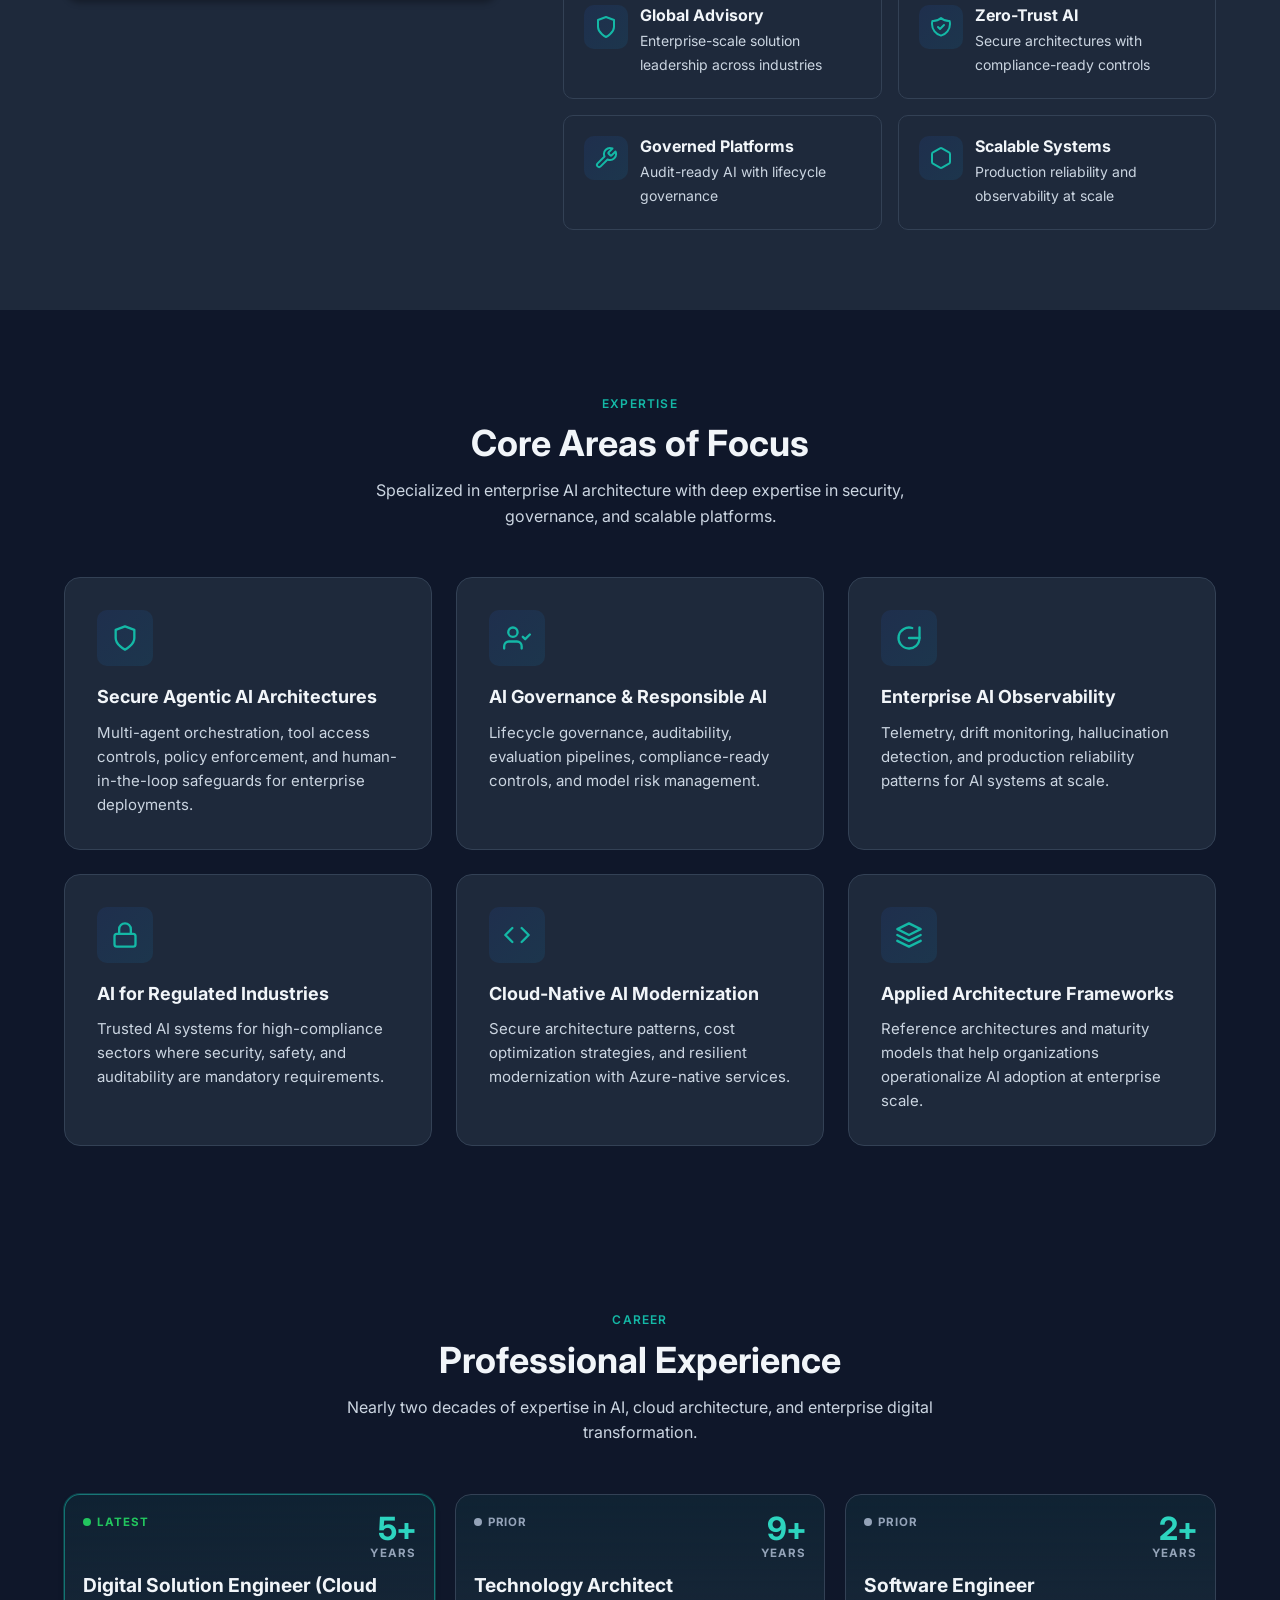
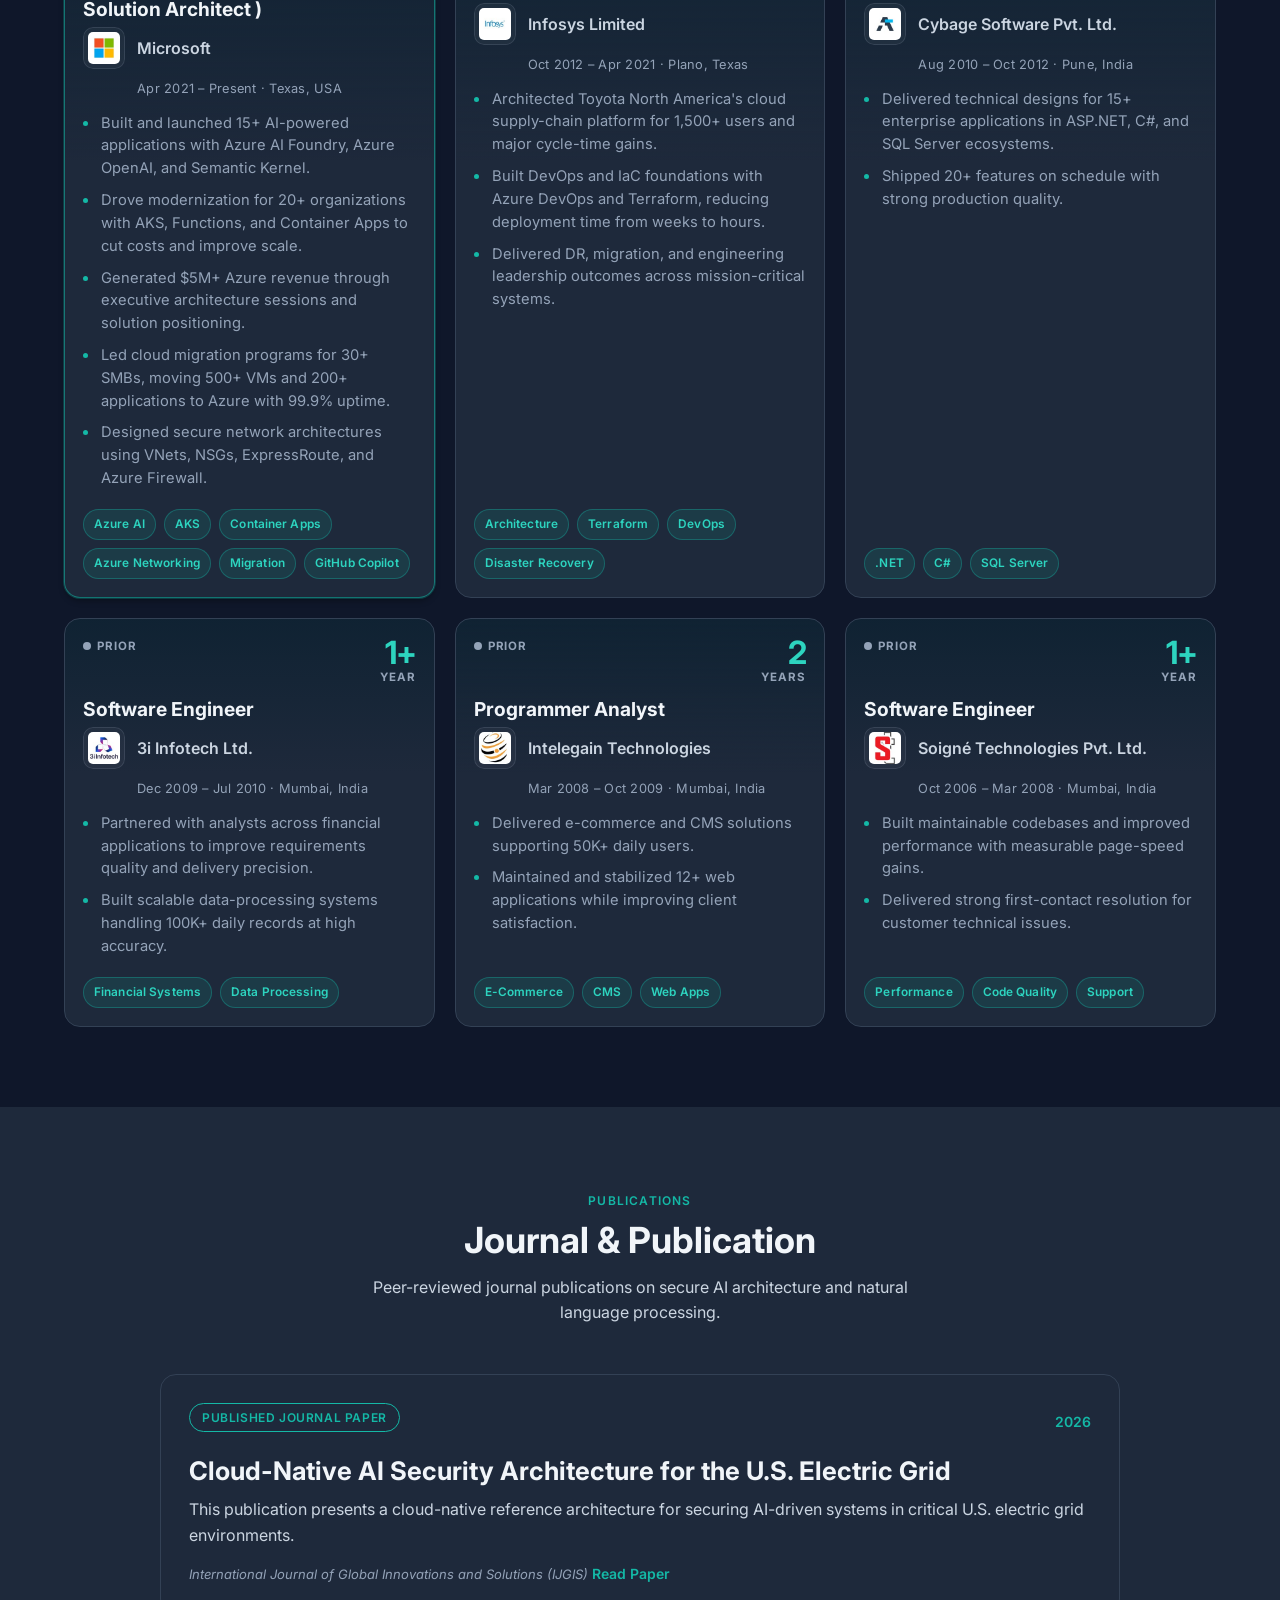
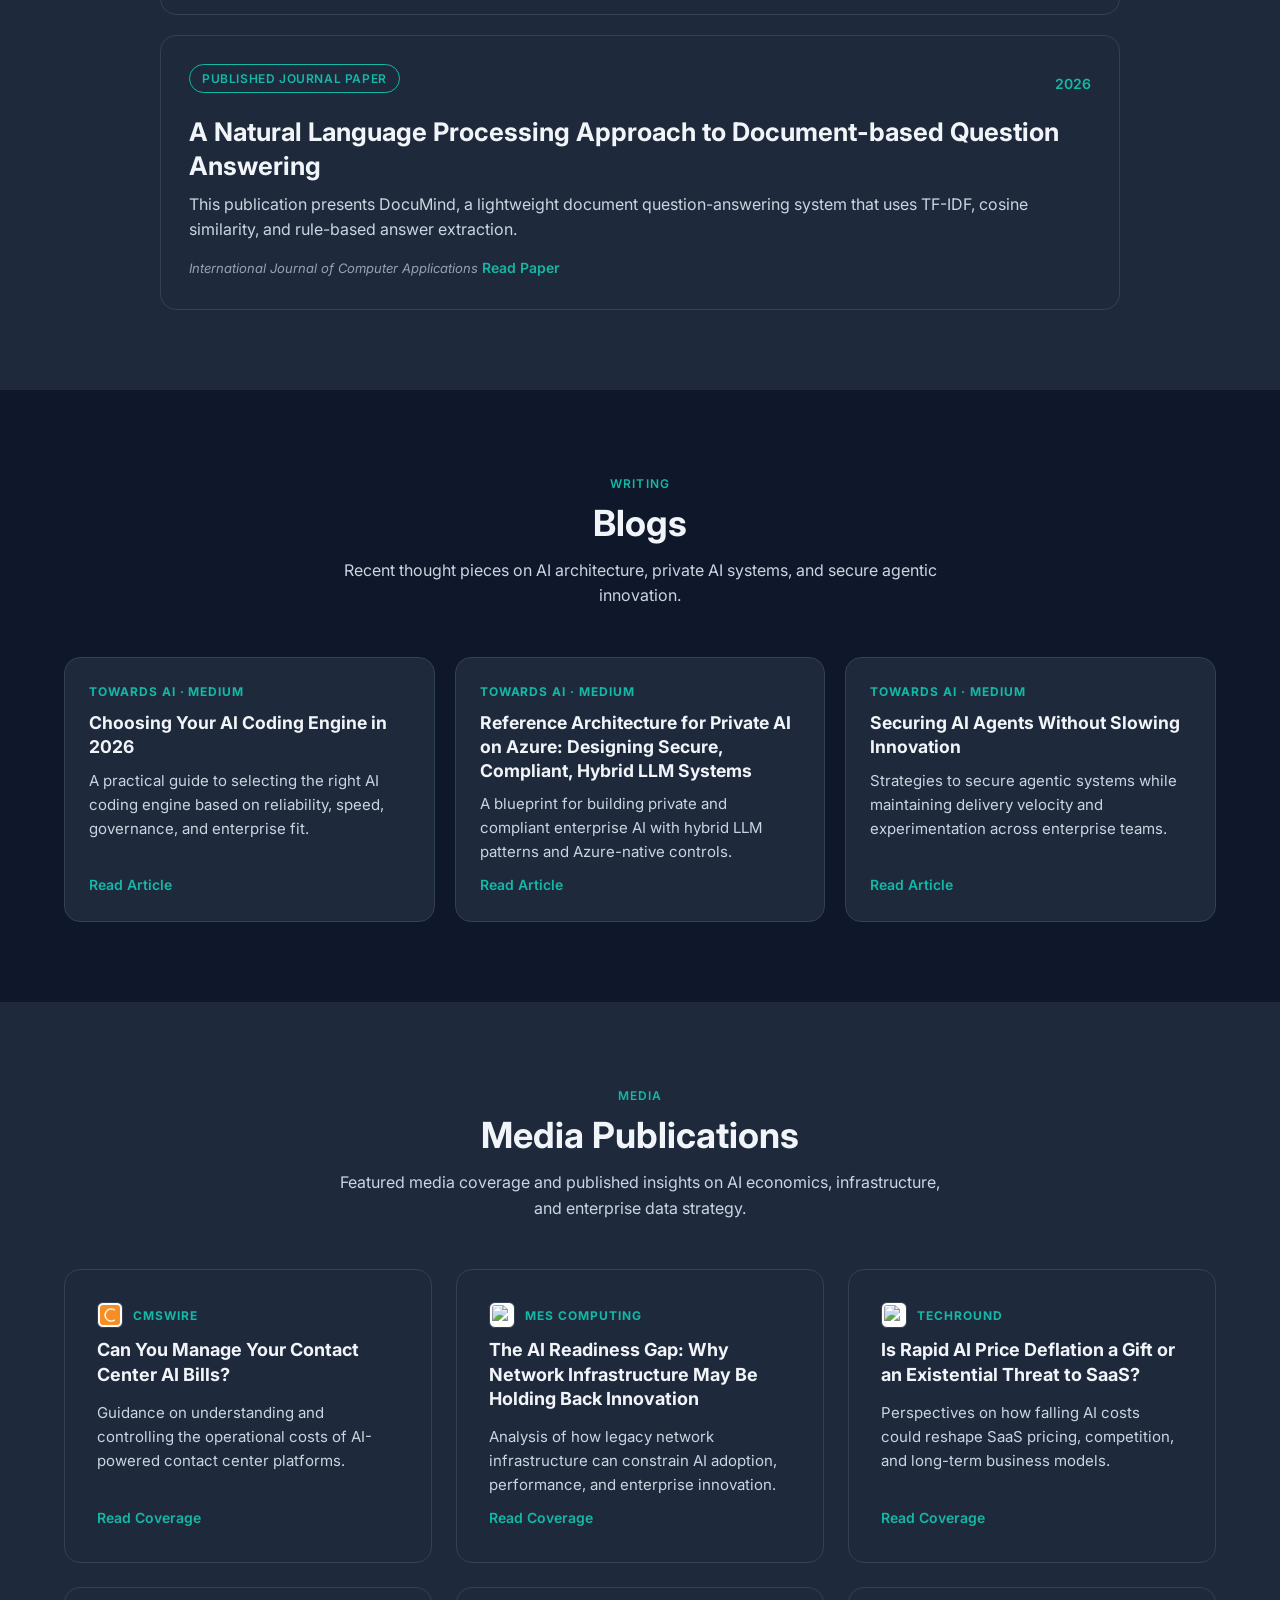
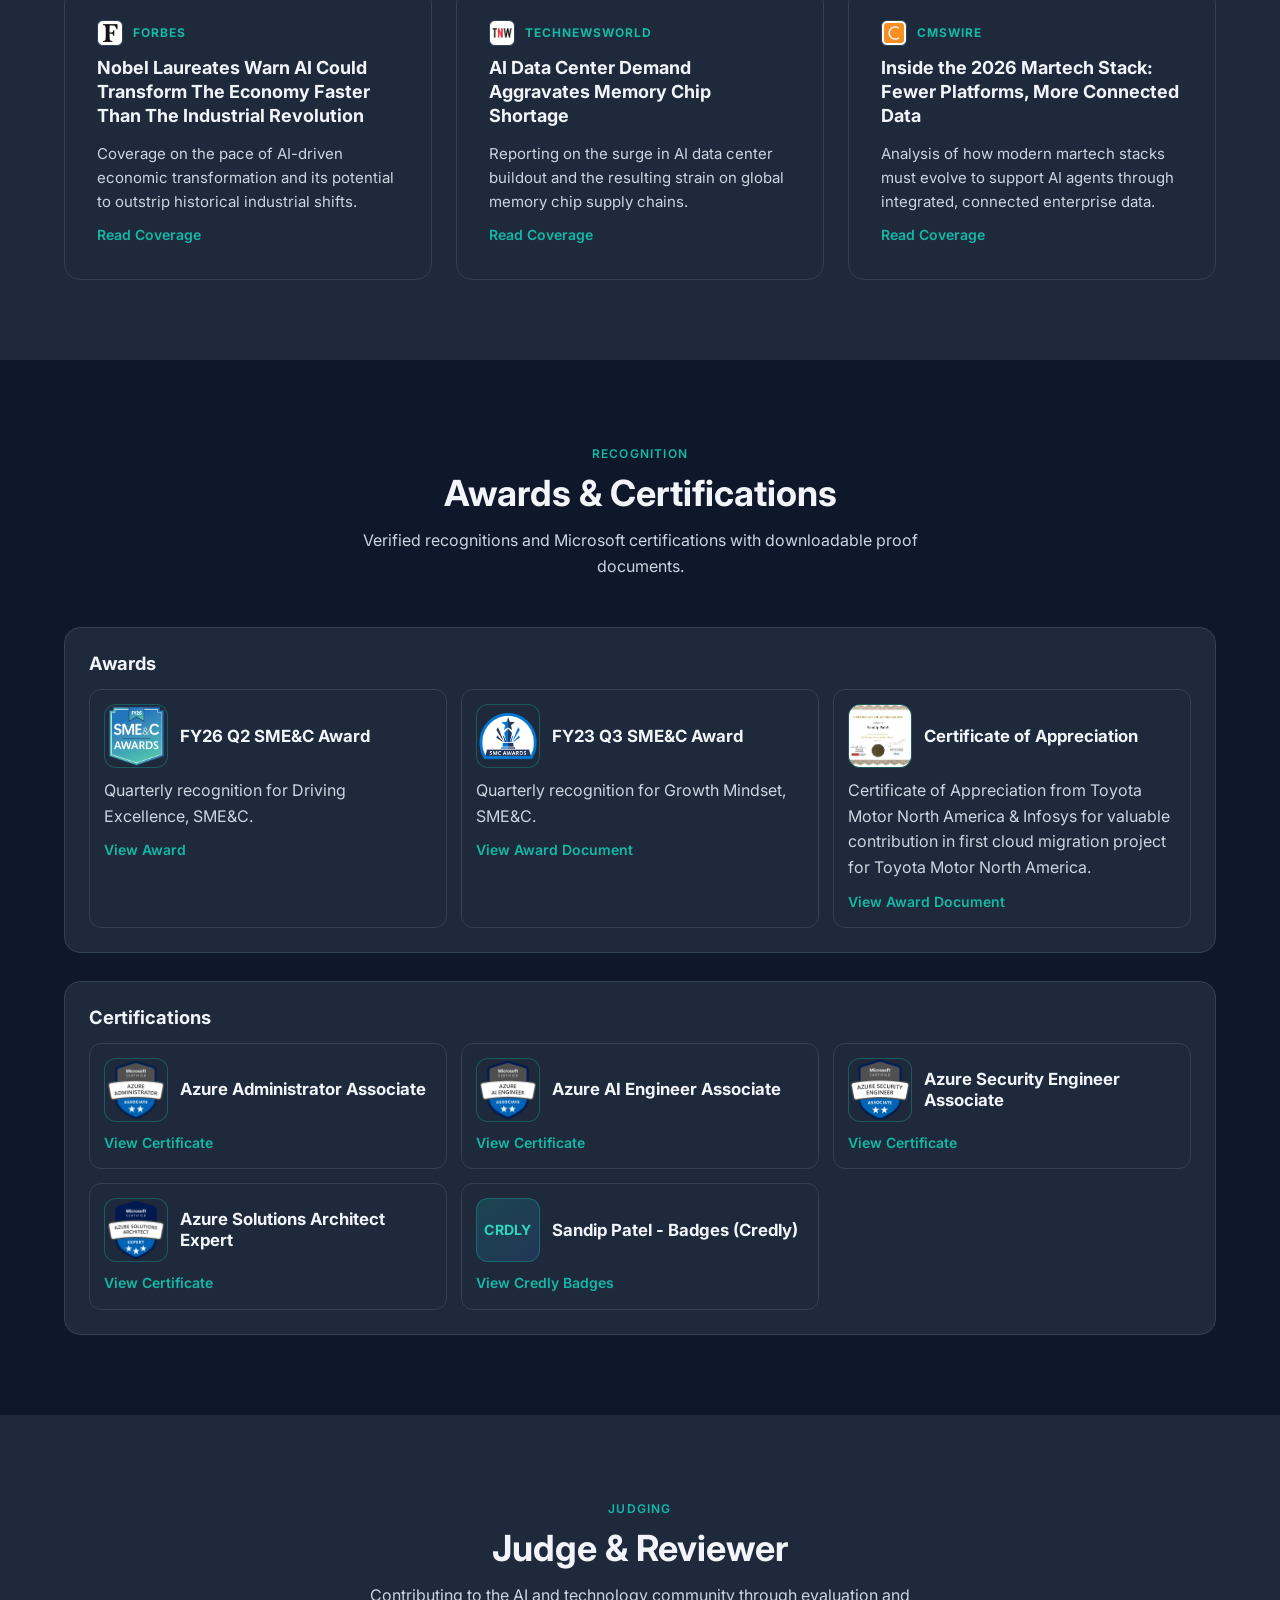
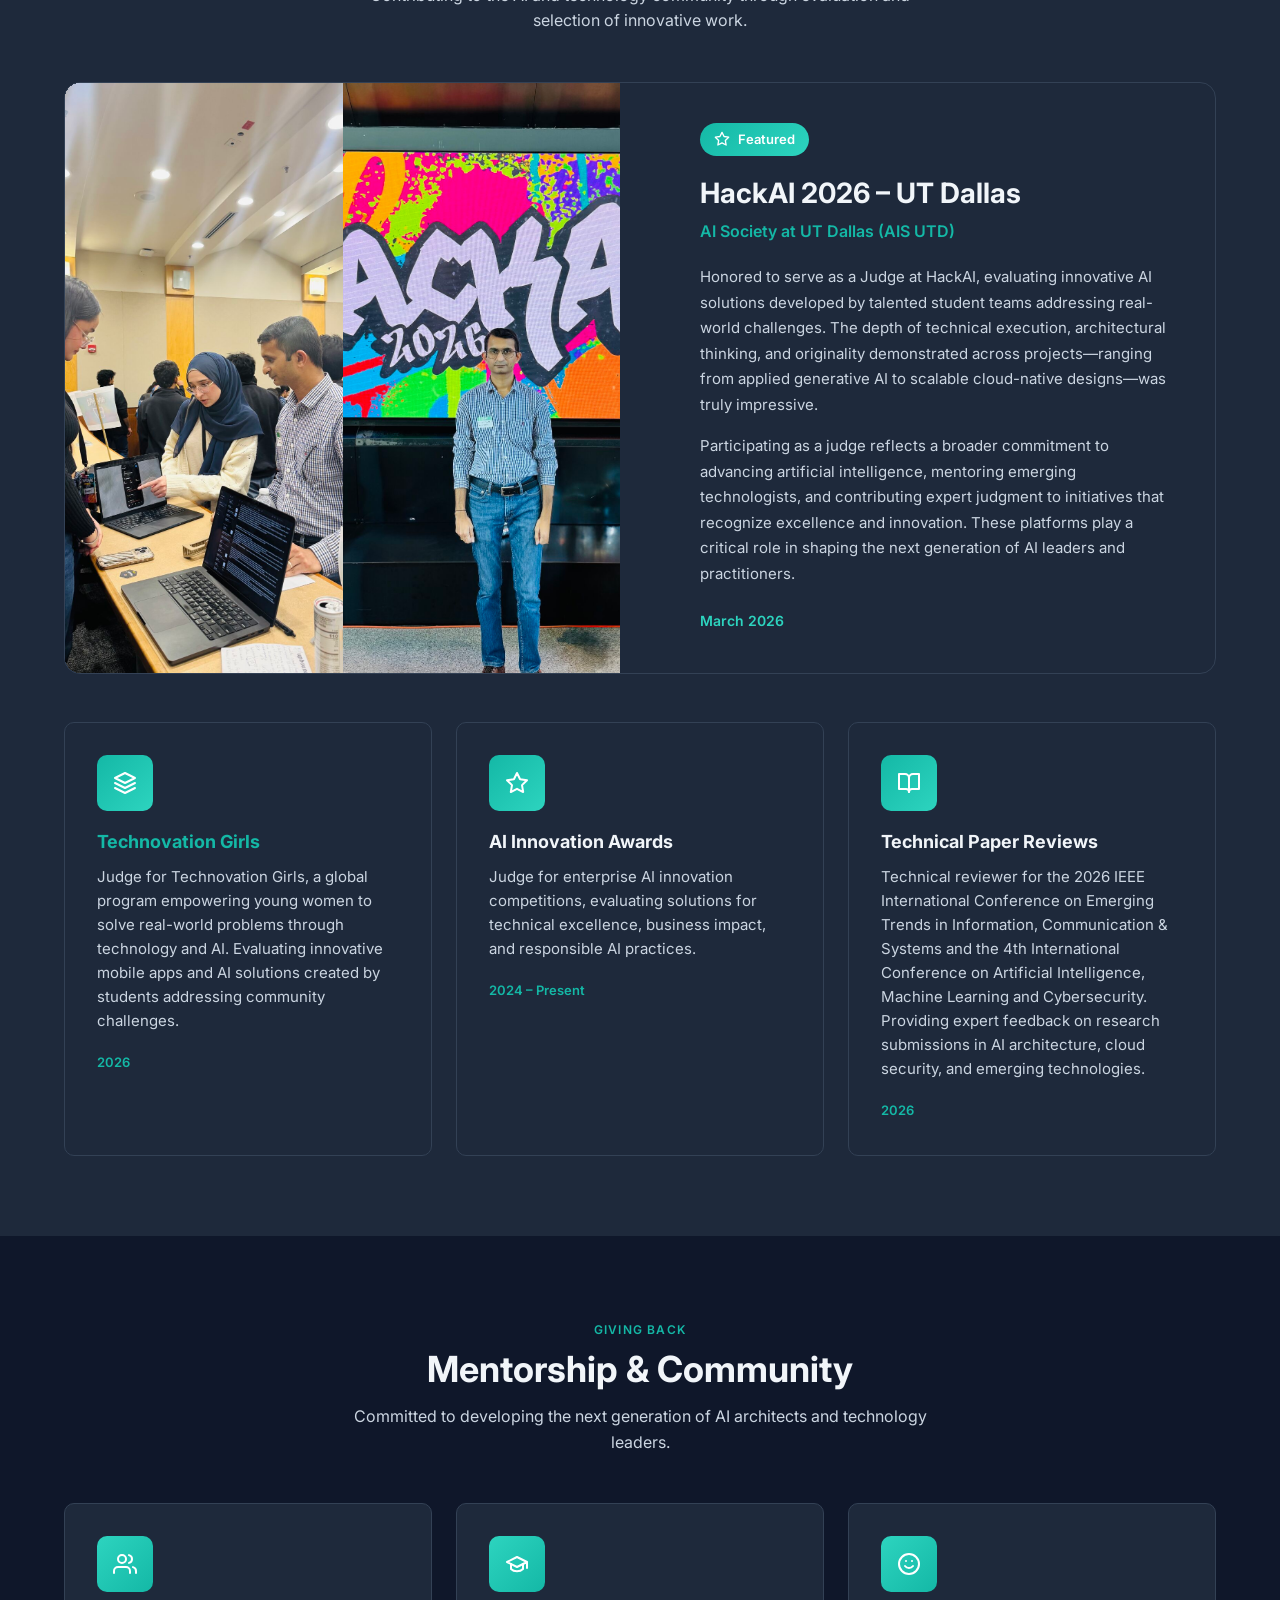
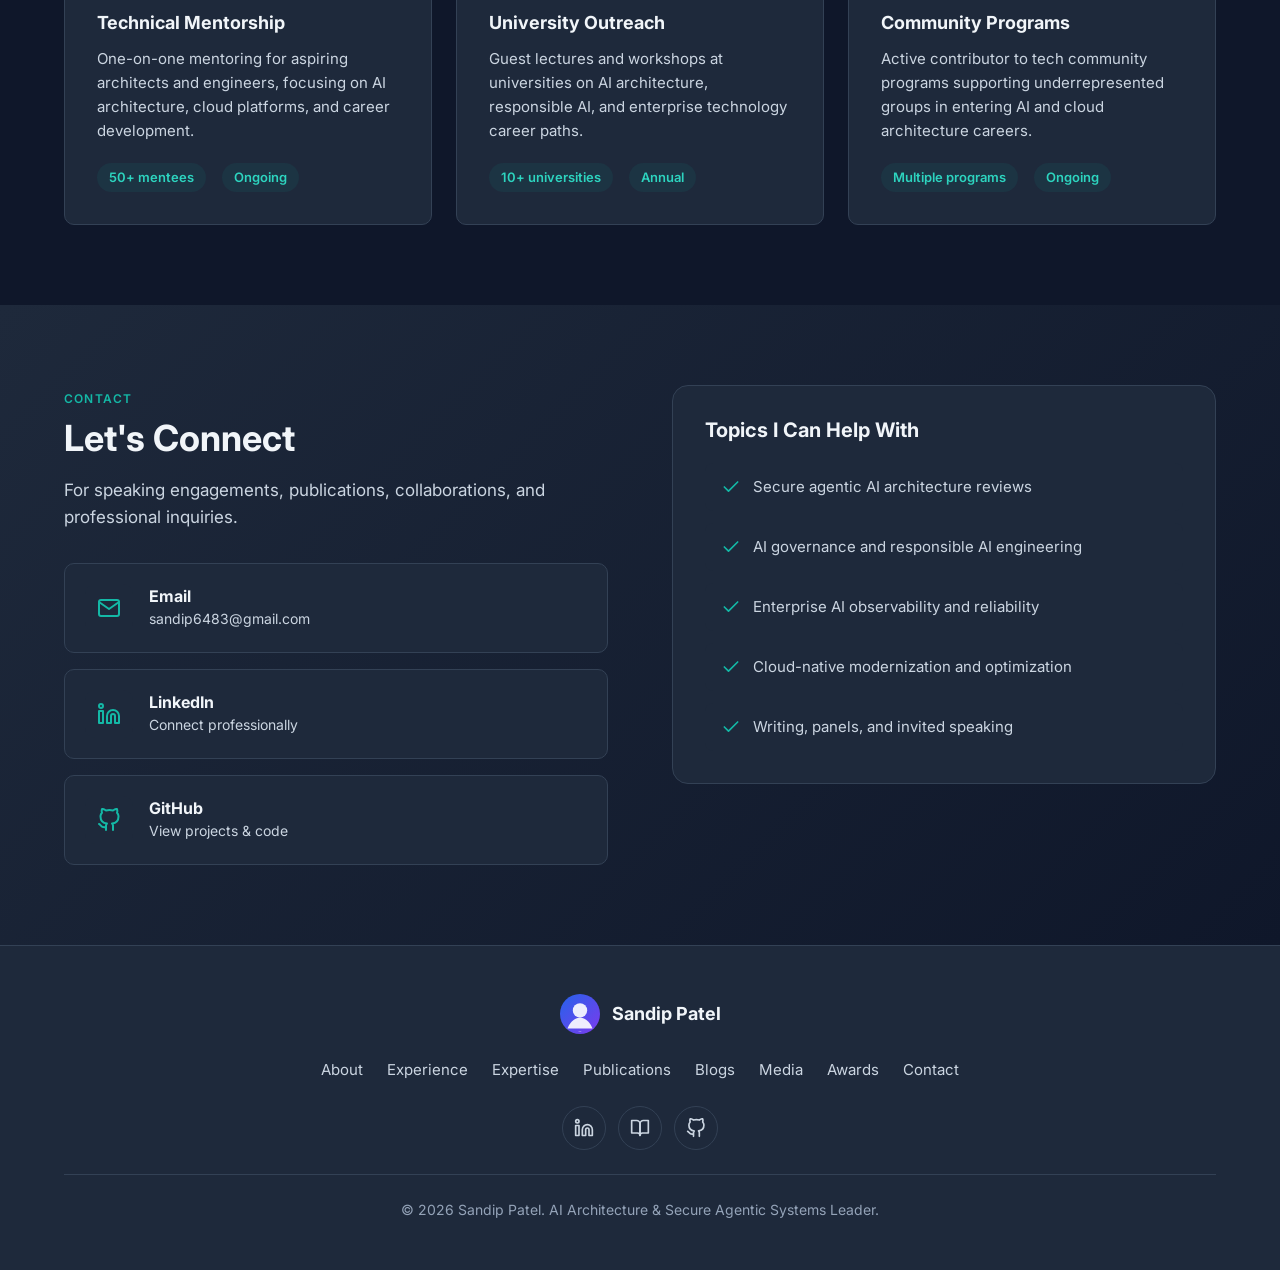
==== commit ee13a5ec: "Update professional role and experience branding" ====
--- a/index.html
+++ b/index.html
@@ -6,7 +6,7 @@
   
   <!-- Primary Meta Tags -->
   <title>Sandip Patel | Microsoft Azure AI Architect</title>
-  <meta name="description" content="Sandip Patel is a Microsoft Senior Cloud Solution Architect specializing in Azure AI, Azure AI Foundry, Apps and AI, secure agentic systems, and AI governance.">
+  <meta name="description" content="Sandip Patel is a Microsoft Digital Solution Engineer (Cloud Solution Architect ) specializing in Azure AI, Azure AI Foundry, Apps and AI, secure agentic systems, and AI governance.">
   <meta name="keywords" content="Sandip Patel, Sandip Patel Microsoft, Sandip Patel AI, Sandip Patel Azure AI, Sandip Patel AI Architect, Sandip Patel Digital Solution Engineer, Sandip Patel Apps and AI, Sandip Patel Azure AI Foundry, AI Architecture, Cybersecurity Expert, Secure Agentic AI, AI Governance, Enterprise AI, Cloud Architecture, Microsoft AI, Responsible AI, Azure AI, Azure AI Foundry, Apps and AI, Digital Solution Engineer, Sr. Cloud Solution Architect">
   <meta name="author" content="Sandip Patel">
   <meta name="robots" content="index, follow, max-image-preview:large, max-snippet:-1, max-video-preview:-1">
@@ -36,7 +36,7 @@
   <meta property="og:type" content="profile">
   <meta property="og:url" content="https://sandipbpatel.com/">
   <meta property="og:title" content="Sandip Patel | Microsoft Azure AI Architect">
-  <meta property="og:description" content="Microsoft Senior Cloud Solution Architect specializing in Azure AI Foundry, Apps and AI, secure agentic systems, and AI governance.">
+  <meta property="og:description" content="Microsoft Digital Solution Engineer (Cloud Solution Architect ) specializing in Azure AI Foundry, Apps and AI, secure agentic systems, and AI governance.">
   <meta property="og:image" content="https://sandipbpatel.com/assets/img/sandip.png">
   <meta property="og:image:secure_url" content="https://sandipbpatel.com/assets/img/sandip.png">
   <meta property="og:image:alt" content="Sandip Patel, Microsoft Azure AI architect">
@@ -48,7 +48,7 @@
   <!-- Twitter -->
   <meta name="twitter:card" content="summary_large_image">
   <meta name="twitter:title" content="Sandip Patel | Microsoft Azure AI Architect">
-  <meta name="twitter:description" content="Microsoft Senior Cloud Solution Architect specializing in Azure AI Foundry, Apps and AI, secure agentic systems, and AI governance.">
+  <meta name="twitter:description" content="Microsoft Digital Solution Engineer (Cloud Solution Architect ) specializing in Azure AI Foundry, Apps and AI, secure agentic systems, and AI governance.">
   <meta name="twitter:image" content="https://sandipbpatel.com/assets/img/sandip.png">
   <meta name="twitter:image:alt" content="Sandip Patel, Microsoft Azure AI architect">
   
@@ -62,7 +62,7 @@
         "@id": "https://sandipbpatel.com/#profile-page",
         "url": "https://sandipbpatel.com/",
         "name": "Sandip Patel | Microsoft Azure AI Architect",
-        "description": "Official professional profile of Sandip Patel, a Microsoft Senior Cloud Solution Architect specializing in Azure AI and secure enterprise AI systems.",
+        "description": "Official professional profile of Sandip Patel, a Microsoft Digital Solution Engineer (Cloud Solution Architect ) specializing in Azure AI and secure enterprise AI systems.",
         "inLanguage": "en-US",
         "dateModified": "2026-08-18",
         "isPartOf": { "@id": "https://sandipbpatel.com/#website" },
@@ -76,7 +76,7 @@
         "alternateName": ["Sandip Patel", "Sandip Patel"],
         "givenName": "Sandip",
         "familyName": "Patel",
-        "jobTitle": "Senior Cloud Solution Architect",
+        "jobTitle": "Digital Solution Engineer (Cloud Solution Architect )",
         "description": "Microsoft Azure AI architect with 20+ years of experience in Azure AI Foundry, Apps and AI, secure agentic systems, AI governance, and enterprise cloud architecture.",
         "url": "https://sandipbpatel.com/",
         "image": { "@id": "https://sandipbpatel.com/#profile-image" },
@@ -176,7 +176,7 @@
           </div>
           <h1><span>Sandip Patel</span></h1>
           <p class="hero-description">
-            Microsoft Senior Cloud Solution Architect and AI architecture leader with 20+ years of experience in designing 
+            Microsoft Digital Solution Engineer (Cloud Solution Architect ) and AI architecture leader with 20+ years of experience in designing
             trusted, governed, and enterprise-scale AI platforms, agentic systems for regulated and critical-infrastructure industries.
           </p>
           <div class="hero-tags">
@@ -276,7 +276,7 @@
               agentic AI systems</strong> that enable responsible AI adoption in regulated and mission-critical environments.
             </p>
             <p>
-              In my current role as a Microsoft Senior Cloud Solution Architect, I advise global organizations on Azure AI,
+              In my current role as a Microsoft Digital Solution Engineer (Cloud Solution Architect ), I advise global organizations on Azure AI,
               Azure AI Foundry, Apps and AI modernization, and secure cloud architectures. My contributions span digital solution
               engineering, agent orchestration, AI governance, enterprise observability, and cloud-native system design.
             </p>
@@ -396,8 +396,11 @@
               <span class="experience-state experience-state-active"><span class="state-dot"></span>Latest</span>
               <span class="experience-tenure"><strong>5+</strong><span>Years</span></span>
             </div>
-            <h4>Senior Cloud Solution Architect</h4>
-            <p class="experience-company">Microsoft · Data, AI & App Innovation</p>
+            <h4>Digital Solution Engineer (Cloud Solution Architect )</h4>
+            <div class="experience-company-row">
+              <img class="experience-company-logo" src="assets/img/companylogo/microsoft_logo.jpg" alt="Microsoft logo" />
+              <p class="experience-company">Microsoft</p>
+            </div>
             <p class="experience-period">Apr 2021 – Present · Texas, USA</p>
             <ul class="experience-highlights">
               <li>Built and launched 15+ AI-powered applications with Azure AI Foundry, Azure OpenAI, and Semantic Kernel.</li>
@@ -417,7 +420,10 @@
               <span class="experience-tenure"><strong>9+</strong><span>Years</span></span>
             </div>
             <h4>Technology Architect</h4>
-            <p class="experience-company">Infosys Limited</p>
+            <div class="experience-company-row">
+              <img class="experience-company-logo" src="assets/img/companylogo/infosys_logo.jpg" alt="Infosys logo" />
+              <p class="experience-company">Infosys Limited</p>
+            </div>
             <p class="experience-period">Oct 2012 – Apr 2021 · Plano, Texas</p>
             <ul class="experience-highlights">
               <li>Architected Toyota North America's cloud supply-chain platform for 1,500+ users and major cycle-time gains.</li>
@@ -435,7 +441,10 @@
               <span class="experience-tenure"><strong>2+</strong><span>Years</span></span>
             </div>
             <h4>Software Engineer</h4>
-            <p class="experience-company">Cybage Software Pvt. Ltd.</p>
+            <div class="experience-company-row">
+              <img class="experience-company-logo" src="assets/img/companylogo/cybage_logo.jpg" alt="Cybage logo" />
+              <p class="experience-company">Cybage Software Pvt. Ltd.</p>
+            </div>
             <p class="experience-period">Aug 2010 – Oct 2012 · Pune, India</p>
             <ul class="experience-highlights">
               <li>Delivered technical designs for 15+ enterprise applications in ASP.NET, C#, and SQL Server ecosystems.</li>
@@ -452,7 +461,10 @@
               <span class="experience-tenure"><strong>1+</strong><span>Year</span></span>
             </div>
             <h4>Software Engineer</h4>
-            <p class="experience-company">3i Infotech Ltd.</p>
+            <div class="experience-company-row">
+              <img class="experience-company-logo" src="assets/img/companylogo/3i_infotech_logo.jpg" alt="3i Infotech logo" />
+              <p class="experience-company">3i Infotech Ltd.</p>
+            </div>
             <p class="experience-period">Dec 2009 – Jul 2010 · Mumbai, India</p>
             <ul class="experience-highlights">
               <li>Partnered with analysts across financial applications to improve requirements quality and delivery precision.</li>
@@ -469,7 +481,10 @@
               <span class="experience-tenure"><strong>2</strong><span>Years</span></span>
             </div>
             <h4>Programmer Analyst</h4>
-            <p class="experience-company">Dynamic Web Technologies (Intelgain)</p>
+            <div class="experience-company-row">
+              <img class="experience-company-logo" src="assets/img/companylogo/Intelgain_logo.jpg" alt="Intelgain logo" />
+              <p class="experience-company">Intelegain Technologies</p>
+            </div>
             <p class="experience-period">Mar 2008 – Oct 2009 · Mumbai, India</p>
             <ul class="experience-highlights">
               <li>Delivered e-commerce and CMS solutions supporting 50K+ daily users.</li>
@@ -486,7 +501,10 @@
               <span class="experience-tenure"><strong>1+</strong><span>Year</span></span>
             </div>
             <h4>Software Engineer</h4>
-            <p class="experience-company">Soigné Technologies Pvt. Ltd.</p>
+            <div class="experience-company-row">
+              <img class="experience-company-logo" src="assets/img/companylogo/soigne_technologies_pvt_ltd_logo.jpg" alt="Soigné Technologies logo" />
+              <p class="experience-company">Soigné Technologies Pvt. Ltd.</p>
+            </div>
             <p class="experience-period">Oct 2006 – Mar 2008 · Mumbai, India</p>
             <ul class="experience-highlights">
               <li>Built maintainable codebases and improved performance with measurable page-speed gains.</li>
--- a/assets/css/styles.css
+++ b/assets/css/styles.css
@@ -1417,18 +1417,41 @@
   font-size: 1.2rem;
 }
 
+.experience-company-row {
+  display: flex;
+  align-items: center;
+  gap: 12px;
+  margin-bottom: 8px;
+  min-height: 40px;
+}
+
+.experience-company-logo {
+  width: 42px;
+  height: 42px;
+  object-fit: contain;
+  flex-shrink: 0;
+  display: block;
+  border-radius: 10px;
+  background: rgba(255, 255, 255, 0.04);
+  padding: 5px;
+  box-shadow: inset 0 0 0 1px rgba(148, 163, 184, 0.18);
+}
+
 .experience-company {
-  font-size: 0.91rem;
+  font-size: 1rem;
   font-weight: 600;
-  margin-bottom: 4px;
+  margin: 0;
   color: var(--text-secondary);
+  line-height: 1.4;
 }
 
 .experience-period {
   font-size: 0.8rem;
   color: var(--text-muted);
+  margin-top: 2px;
   margin-bottom: 12px;
   letter-spacing: 0.02em;
+  padding-left: 54px;
 }
 
 .experience-highlights {
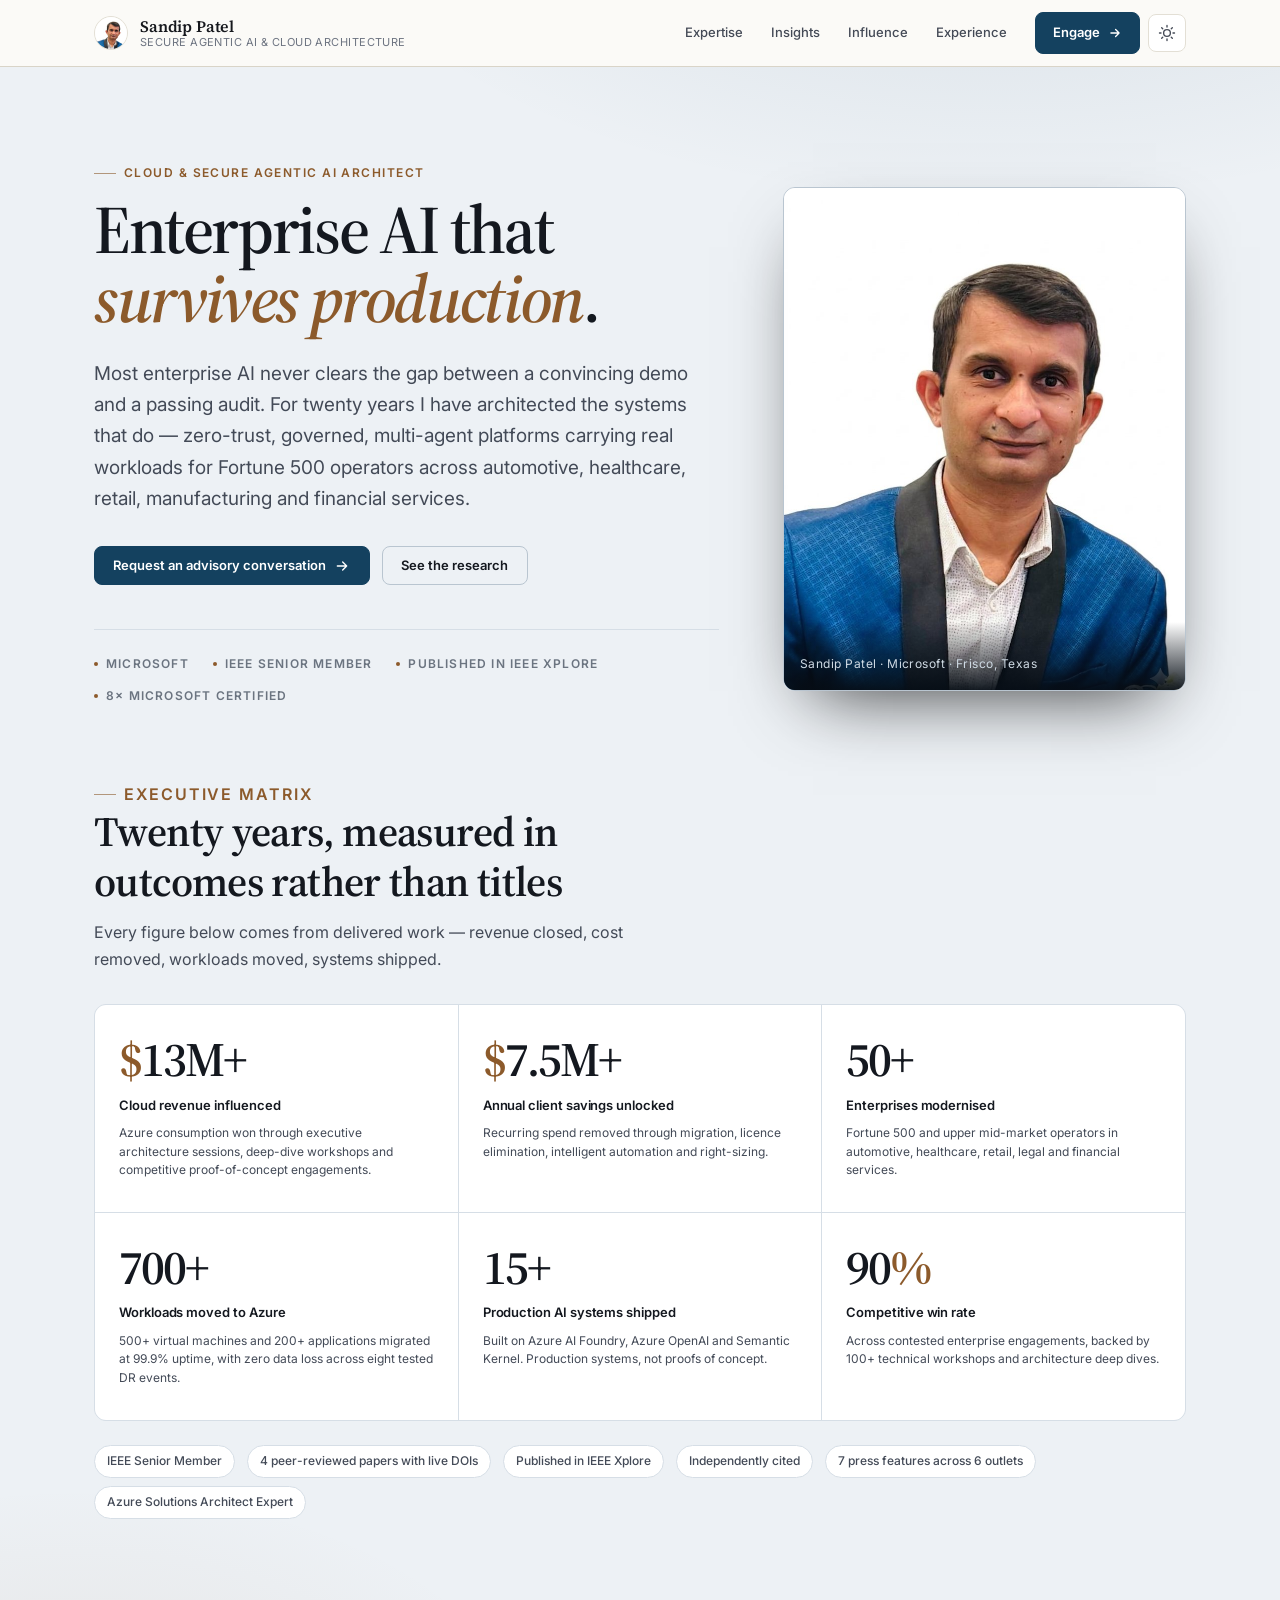
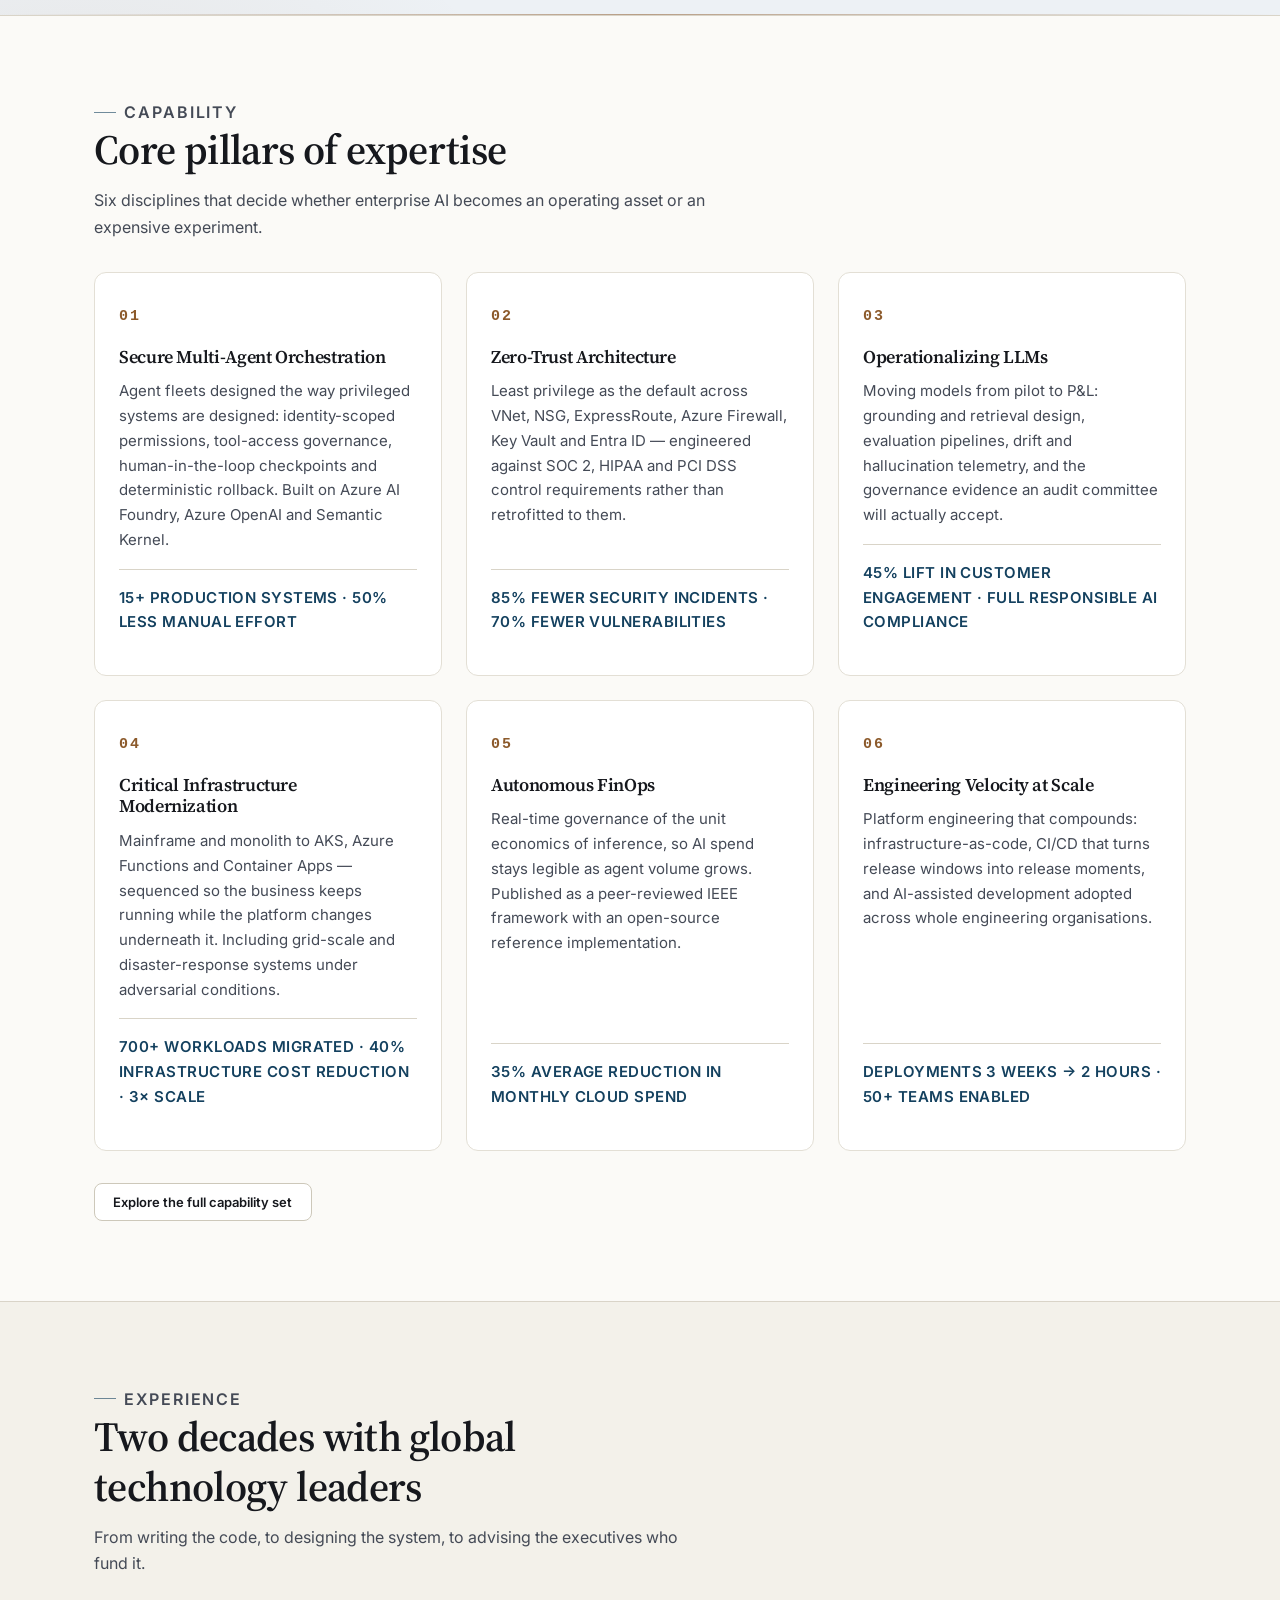
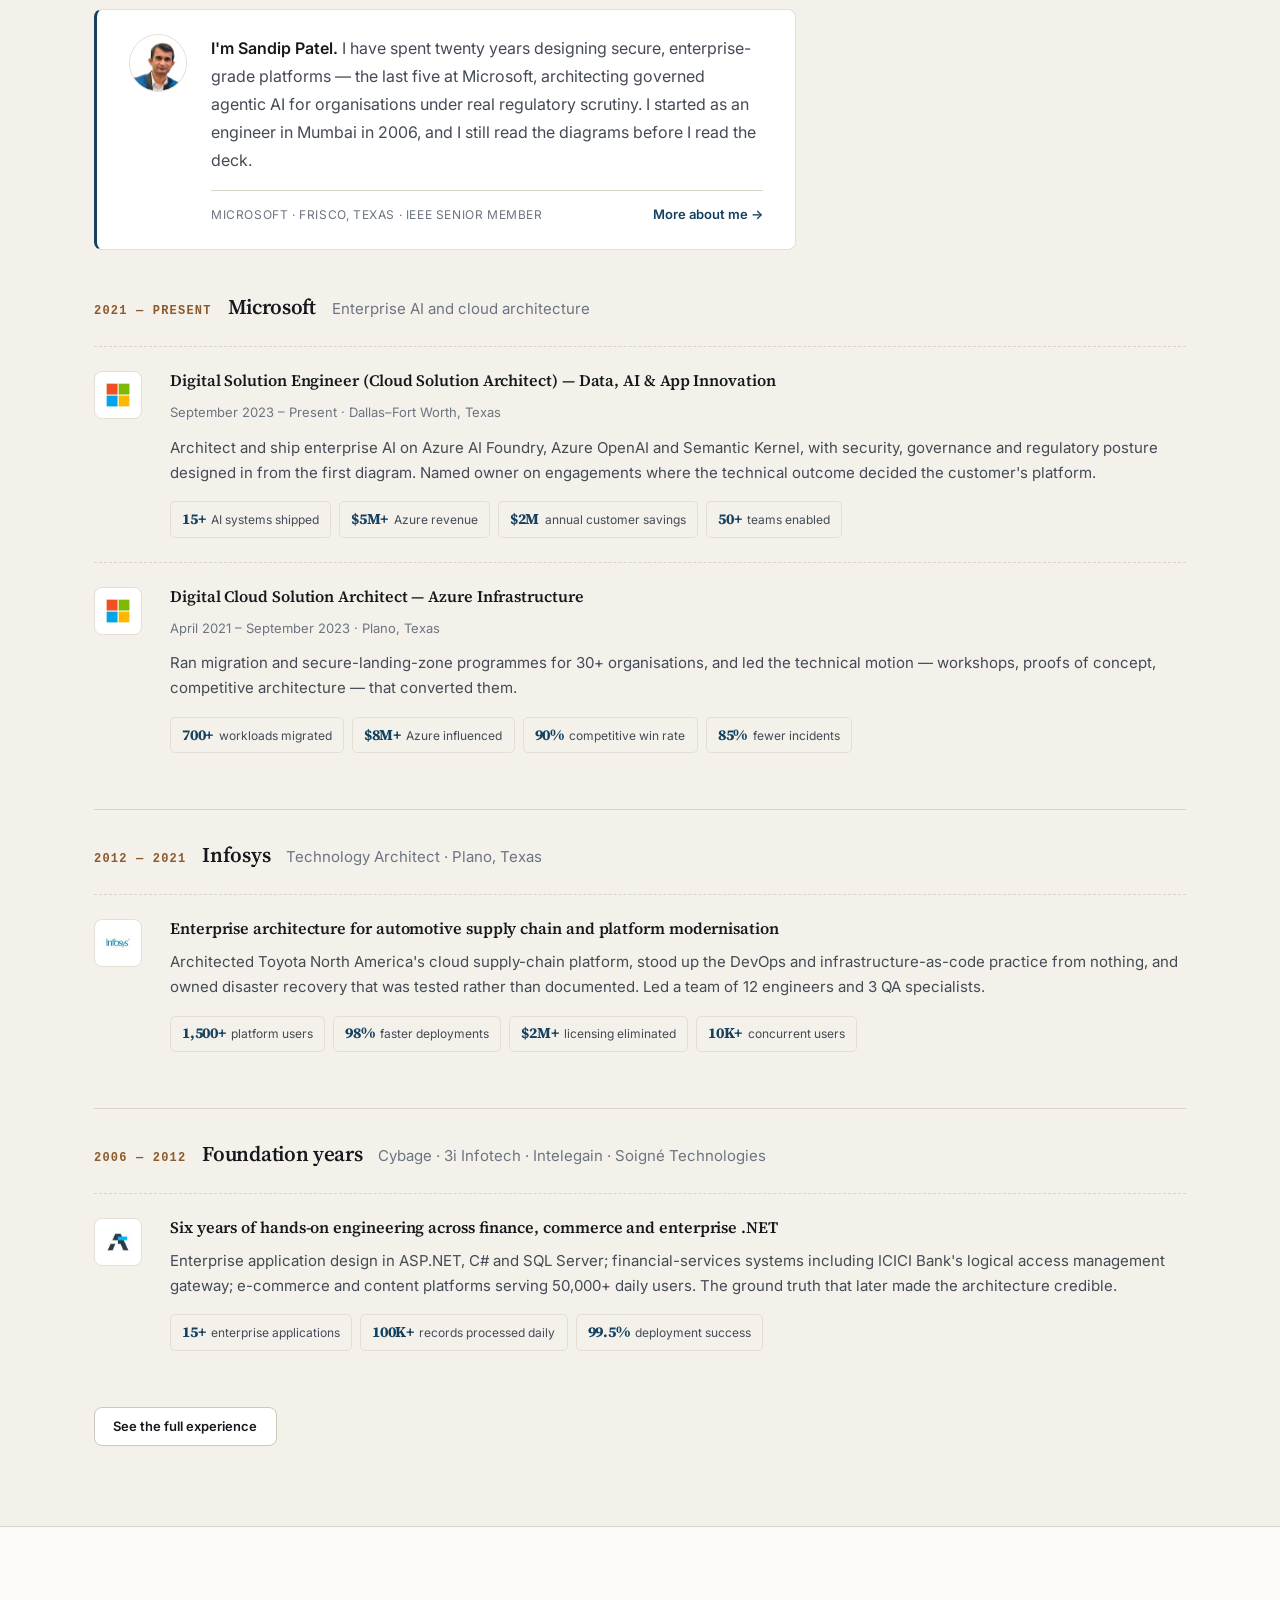
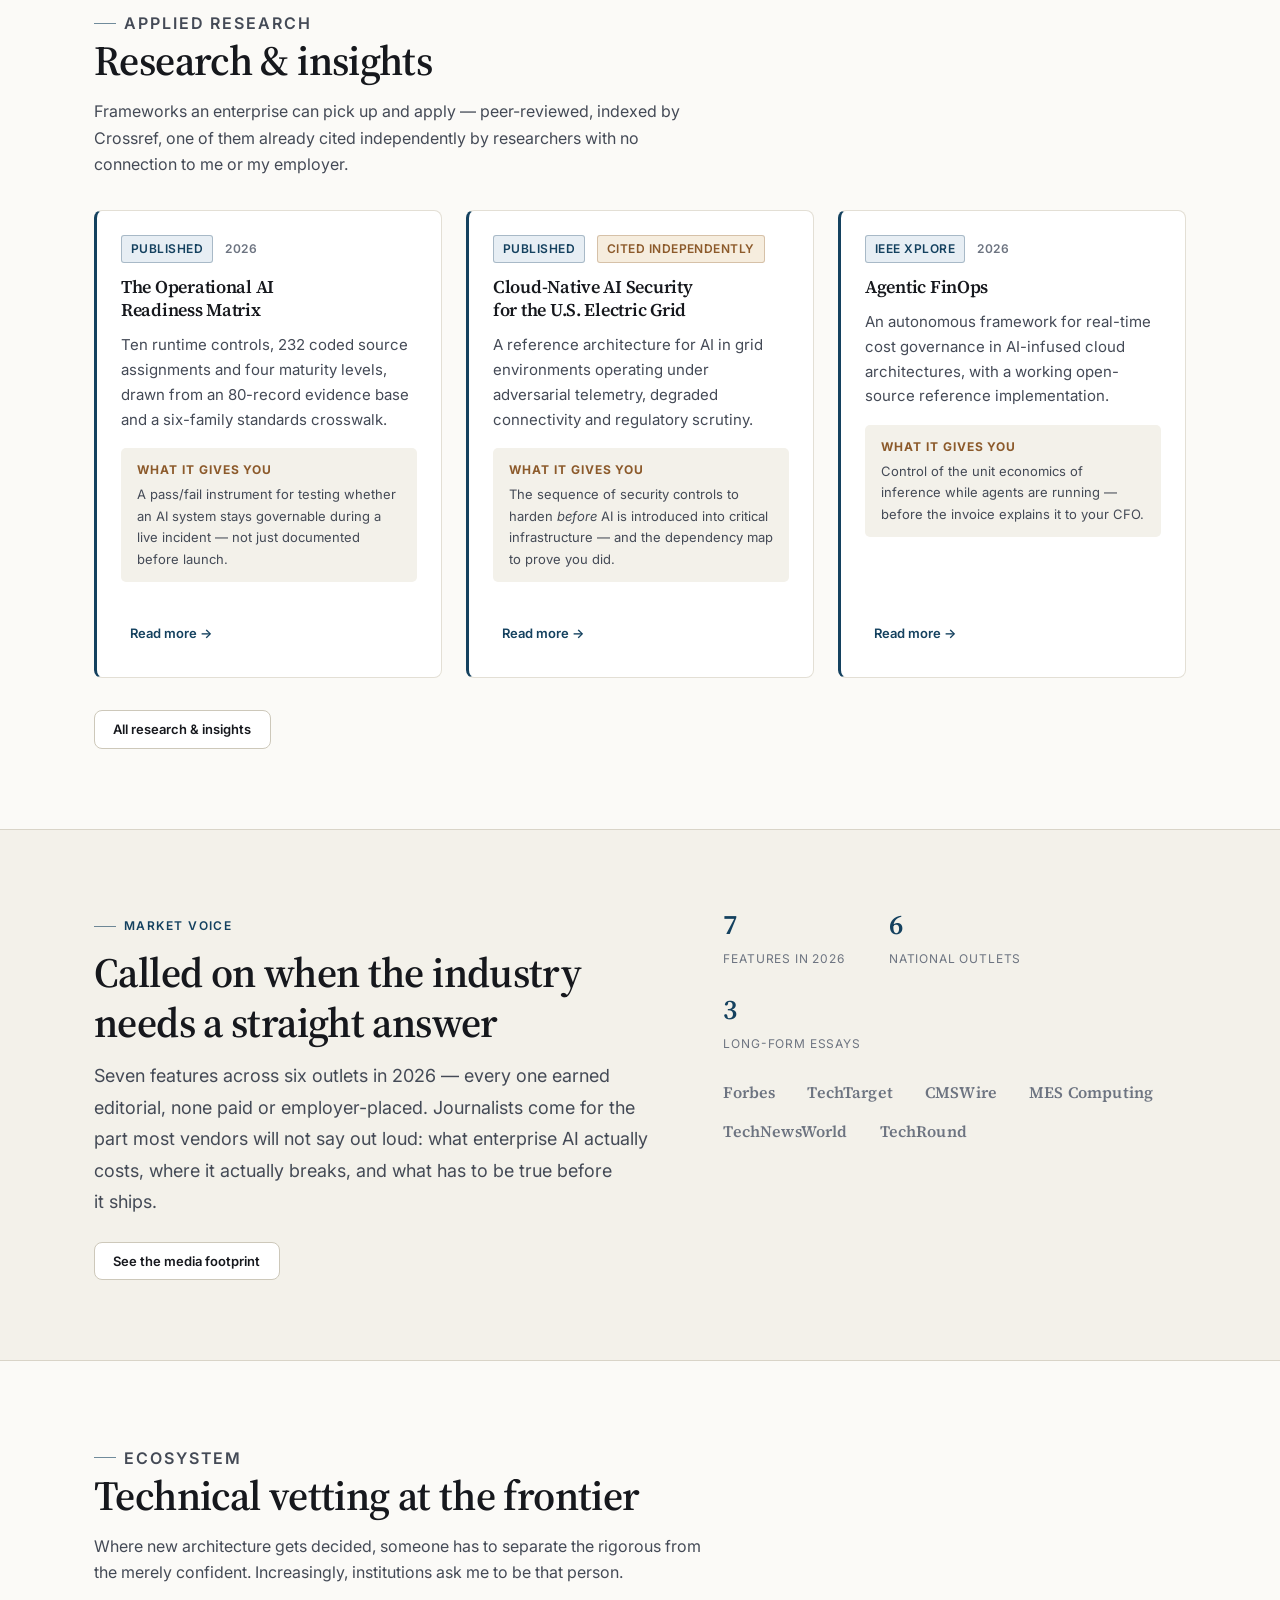
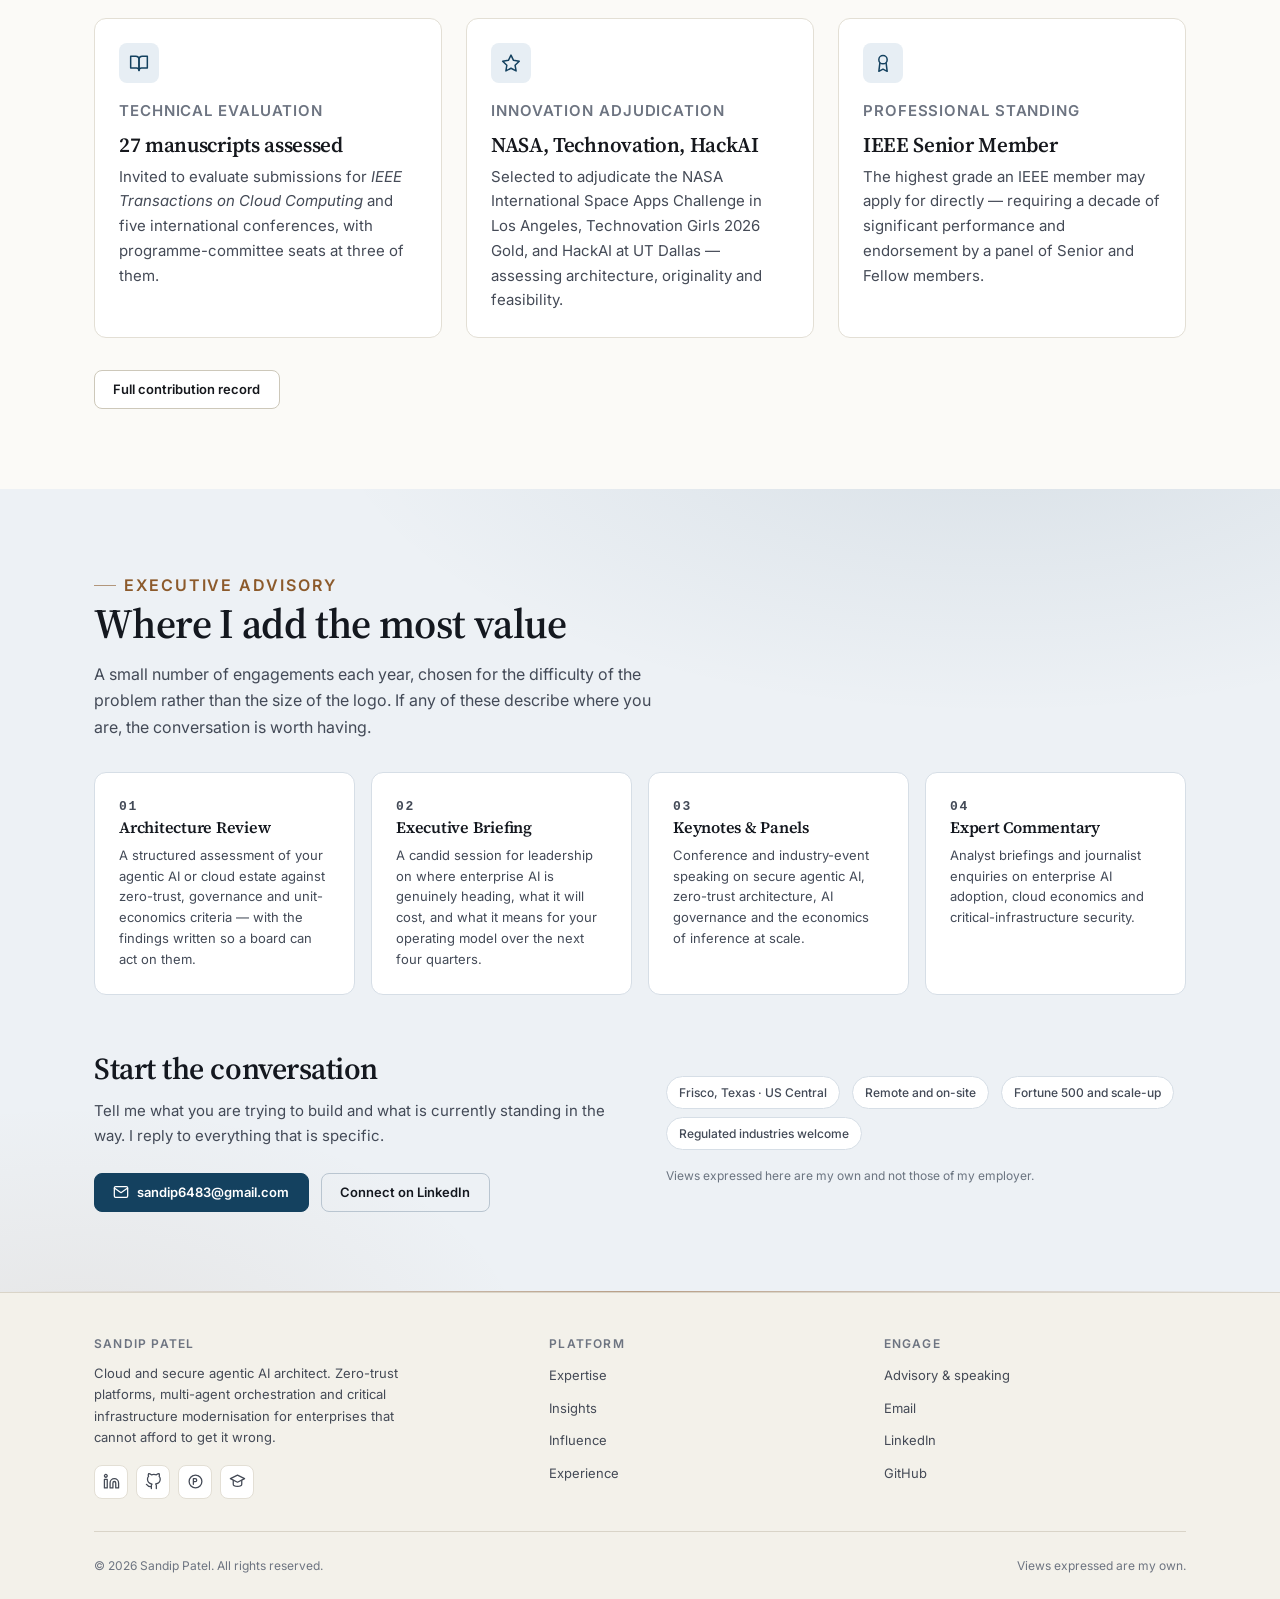
==== commit be93a347: "Rebuild site as enterprise leadership platform with SEO foundation Replace the single-page portfolio" ====
--- a/index.html
+++ b/index.html
@@ -3,125 +3,140 @@
 <head>
   <meta charset="UTF-8">
   <meta name="viewport" content="width=device-width, initial-scale=1.0">
-  
-  <!-- Primary Meta Tags -->
-  <title>Sandip Patel | Microsoft Azure AI Architect</title>
-  <meta name="description" content="Sandip Patel is a Microsoft Digital Solution Engineer (Cloud Solution Architect ) specializing in Azure AI, Azure AI Foundry, Apps and AI, secure agentic systems, and AI governance.">
-  <meta name="keywords" content="Sandip Patel, Sandip Patel Microsoft, Sandip Patel AI, Sandip Patel Azure AI, Sandip Patel AI Architect, Sandip Patel Digital Solution Engineer, Sandip Patel Apps and AI, Sandip Patel Azure AI Foundry, AI Architecture, Cybersecurity Expert, Secure Agentic AI, AI Governance, Enterprise AI, Cloud Architecture, Microsoft AI, Responsible AI, Azure AI, Azure AI Foundry, Apps and AI, Digital Solution Engineer, Sr. Cloud Solution Architect">
+
+  <title>Sandip Patel &#8212; Secure Agentic AI &amp; Cloud Architect</title>
+  <meta name="description" content="Sandip Patel architects secure, governed multi-agent AI and zero-trust cloud platforms for Fortune 500 operators. 20 years. $13M+ cloud revenue influenced.">
   <meta name="author" content="Sandip Patel">
-  <meta name="robots" content="index, follow, max-image-preview:large, max-snippet:-1, max-video-preview:-1">
+  <meta name="robots" content="index, follow, max-image-preview:large, max-snippet:-1">
   <link rel="canonical" href="https://sandipbpatel.com/">
-  
-  <!-- Favicon -->
+
+  <link rel="icon" href="favicon.ico" sizes="48x48">
   <link rel="icon" href="assets/img/avatar.svg" type="image/svg+xml">
-  <link rel="apple-touch-icon" href="assets/img/avatar.svg">
-  
-  <!-- Fonts -->
+  <link rel="apple-touch-icon" href="assets/img/apple-touch-icon.png">
+  <meta name="theme-color" content="#fbfaf7" media="(prefers-color-scheme: light)">
+  <meta name="theme-color" content="#0e1116" media="(prefers-color-scheme: dark)">
+
+  <!-- Identity: associates this site with the same person across the web -->
+  <link rel="me" href="https://www.linkedin.com/in/sandip-patel-93985110">
+  <link rel="me" href="https://github.com/sandyshd">
+  <link rel="me" href="https://orcid.org/0009-0003-5229-6181">
+  <link rel="me" href="https://scholar.google.com/citations?user=6mVOax8AAAAJ">
+
   <link rel="preconnect" href="https://fonts.googleapis.com">
   <link rel="preconnect" href="https://fonts.gstatic.com" crossorigin>
-  <link href="https://fonts.googleapis.com/css2?family=Inter:wght@400;500;600;700&display=swap" rel="stylesheet">
-  
-  <!-- Styles -->
-  <link rel="stylesheet" href="assets/css/styles.css?v=20260818-1">
-  
-  <!-- Prevent flash of wrong theme -->
+  <link href="https://fonts.googleapis.com/css2?family=Inter:wght@400;500;600;700&family=Source+Serif+4:ital,opsz,wght@0,8..60,400;0,8..60,600;0,8..60,700;1,8..60,400;1,8..60,600&display=swap" rel="stylesheet">
+  <link rel="stylesheet" href="assets/css/styles.css?v=20260925">
+  <link rel="preload" as="image" href="assets/img/sandip-portrait.jpg" fetchpriority="high">
+
   <script>
-    (function() {
-      var theme = localStorage.getItem('theme') || 'dark';
-      document.documentElement.setAttribute('data-theme', theme);
+    (function () {
+      try {
+        var t = localStorage.getItem('theme') || 'light';
+        document.documentElement.setAttribute('data-theme', t);
+      } catch (e) { document.documentElement.setAttribute('data-theme', 'light'); }
+      document.documentElement.classList.add('has-js');
     })();
   </script>
-  
-  <!-- Open Graph / Facebook -->
+
   <meta property="og:type" content="profile">
   <meta property="og:url" content="https://sandipbpatel.com/">
-  <meta property="og:title" content="Sandip Patel | Microsoft Azure AI Architect">
-  <meta property="og:description" content="Microsoft Digital Solution Engineer (Cloud Solution Architect ) specializing in Azure AI Foundry, Apps and AI, secure agentic systems, and AI governance.">
-  <meta property="og:image" content="https://sandipbpatel.com/assets/img/sandip.png">
-  <meta property="og:image:secure_url" content="https://sandipbpatel.com/assets/img/sandip.png">
-  <meta property="og:image:alt" content="Sandip Patel, Microsoft Azure AI architect">
+  <meta property="og:title" content="Sandip Patel &#8212; Secure Agentic AI &amp; Cloud Architect">
+  <meta property="og:description" content="Sandip Patel architects secure, governed multi-agent AI and zero-trust cloud platforms for Fortune 500 operators. 20 years. $13M+ cloud revenue influenced.">
+  <meta property="og:image" content="https://sandipbpatel.com/assets/img/sandip-og.jpg">
+  <meta property="og:image:width" content="1200">
+  <meta property="og:image:height" content="630">
+  <meta property="og:image:type" content="image/jpeg">
+  <meta property="og:image:alt" content="Sandip Patel — Secure Agentic AI and Cloud Architecture">
   <meta property="og:site_name" content="Sandip Patel">
   <meta property="og:locale" content="en_US">
-  <meta property="profile:first_name" content="Sandip">
-  <meta property="profile:last_name" content="Patel">
-  
-  <!-- Twitter -->
+
   <meta name="twitter:card" content="summary_large_image">
-  <meta name="twitter:title" content="Sandip Patel | Microsoft Azure AI Architect">
-  <meta name="twitter:description" content="Microsoft Digital Solution Engineer (Cloud Solution Architect ) specializing in Azure AI Foundry, Apps and AI, secure agentic systems, and AI governance.">
-  <meta name="twitter:image" content="https://sandipbpatel.com/assets/img/sandip.png">
-  <meta name="twitter:image:alt" content="Sandip Patel, Microsoft Azure AI architect">
-  
-  <!-- Structured Data - ProfilePage, Person, and WebSite -->
+  <meta name="twitter:title" content="Sandip Patel &#8212; Secure Agentic AI &amp; Cloud Architect">
+  <meta name="twitter:description" content="Sandip Patel architects secure, governed multi-agent AI and zero-trust cloud platforms for Fortune 500 operators. 20 years. $13M+ cloud revenue influenced.">
+  <meta name="twitter:image" content="https://sandipbpatel.com/assets/img/sandip-og.jpg">
+  <meta name="twitter:image:alt" content="Sandip Patel — Secure Agentic AI and Cloud Architecture">
+
   <script type="application/ld+json">
   {
     "@context": "https://schema.org",
     "@graph": [
       {
         "@type": "ProfilePage",
-        "@id": "https://sandipbpatel.com/#profile-page",
+        "@id": "https://sandipbpatel.com/#page",
         "url": "https://sandipbpatel.com/",
-        "name": "Sandip Patel | Microsoft Azure AI Architect",
-        "description": "Official professional profile of Sandip Patel, a Microsoft Digital Solution Engineer (Cloud Solution Architect ) specializing in Azure AI and secure enterprise AI systems.",
+        "name": "Sandip Patel | Secure Agentic AI & Cloud Architecture for the Enterprise",
         "inLanguage": "en-US",
-        "dateModified": "2026-08-18",
+        "dateModified": "2026-09-25",
         "isPartOf": { "@id": "https://sandipbpatel.com/#website" },
         "mainEntity": { "@id": "https://sandipbpatel.com/#person" },
-        "primaryImageOfPage": { "@id": "https://sandipbpatel.com/#profile-image" }
+        "primaryImageOfPage": { "@id": "https://sandipbpatel.com/#primaryimage" }
       },
       {
         "@type": "Person",
         "@id": "https://sandipbpatel.com/#person",
         "name": "Sandip Patel",
-        "alternateName": ["Sandip Patel", "Sandip Patel"],
         "givenName": "Sandip",
         "familyName": "Patel",
-        "jobTitle": "Digital Solution Engineer (Cloud Solution Architect )",
-        "description": "Microsoft Azure AI architect with 20+ years of experience in Azure AI Foundry, Apps and AI, secure agentic systems, AI governance, and enterprise cloud architecture.",
+        "jobTitle": "Digital Solution Engineer (Cloud Solution Architect)",
+        "description": "Cloud and secure agentic AI architect. Designs zero-trust, governed multi-agent platforms and critical infrastructure modernisation programmes for Fortune 500 operators. IEEE Senior Member.",
         "url": "https://sandipbpatel.com/",
-        "image": { "@id": "https://sandipbpatel.com/#profile-image" },
-        "worksFor": {
-          "@type": "Organization",
-          "@id": "https://www.microsoft.com/#organization",
-          "name": "Microsoft",
-          "url": "https://www.microsoft.com/"
+        "email": "mailto:sandip6483@gmail.com",
+        "identifier": {
+          "@type": "PropertyValue",
+          "propertyID": "ORCID",
+          "value": "0009-0003-5229-6181",
+          "url": "https://orcid.org/0009-0003-5229-6181"
         },
-        "homeLocation": {
-          "@type": "Place",
-          "name": "Texas, United States"
+        "image": {
+          "@type": "ImageObject",
+          "@id": "https://sandipbpatel.com/#primaryimage",
+          "url": "https://sandipbpatel.com/assets/img/sandip-portrait.jpg",
+          "contentUrl": "https://sandipbpatel.com/assets/img/sandip-portrait.jpg",
+          "width": 800,
+          "height": 1000,
+          "caption": "Sandip Patel, Cloud and Secure Agentic AI Architect"
         },
+        "worksFor": { "@type": "Organization", "name": "Microsoft Corporation", "url": "https://www.microsoft.com/" },
+        "memberOf": { "@type": "Organization", "name": "IEEE", "url": "https://www.ieee.org/" },
+        "hasOccupation": {
+          "@type": "Occupation",
+          "name": "Cloud Solution Architect",
+          "occupationLocation": { "@type": "City", "name": "Dallas–Fort Worth, Texas" },
+          "skills": "Secure agentic AI, zero-trust architecture, multi-agent orchestration, critical infrastructure modernization, Azure AI Foundry"
+        },
+        "award": [
+          "IEEE Senior Member, 2026",
+          "Microsoft FY26 Q2 SME&C Award for Driving Excellence",
+          "Microsoft FY23 Q3 SME&C Award for Growth Mindset",
+          "Certificate of Appreciation, Toyota Motor North America & Infosys"
+        ],
+        "homeLocation": { "@type": "Place", "name": "Frisco, Texas, United States" },
+        "alumniOf": { "@type": "CollegeOrUniversity", "name": "North Maharashtra University" },
+        "knowsLanguage": "en",
         "knowsAbout": [
-          "Microsoft Azure AI",
-          "Azure AI Foundry",
-          "Apps and AI",
-          "Secure Agentic AI Architecture",
-          "AI Governance and Responsible AI",
-          "Enterprise AI Observability",
-          "Cloud-Native Application Modernization",
-          "Digital Solution Engineering",
-          "Artificial Intelligence for Regulated Industries"
+          "Secure agentic AI architecture",
+          "Multi-agent orchestration",
+          "Zero-trust cloud architecture",
+          "Critical infrastructure modernization",
+          "Operationalizing large language models",
+          "Autonomous FinOps and AI cost governance",
+          "Azure AI Foundry and Azure OpenAI",
+          "Kubernetes and application modernization"
         ],
         "sameAs": [
           "https://www.linkedin.com/in/sandip-patel-93985110",
           "https://github.com/sandyshd",
+          "https://orcid.org/0009-0003-5229-6181",
           "https://scholar.google.com/citations?user=6mVOax8AAAAJ",
+          "https://www.researchgate.net/profile/Sandip-Patel-37",
           "https://www.credly.com/users/sandip-patel.2eb89cc5/badges"
         ]
-      },
-      {
-        "@type": "ImageObject",
-        "@id": "https://sandipbpatel.com/#profile-image",
-        "url": "https://sandipbpatel.com/assets/img/sandip.png",
-        "contentUrl": "https://sandipbpatel.com/assets/img/sandip.png",
-        "caption": "Sandip Patel, Microsoft Azure AI architect"
       },
       {
         "@type": "WebSite",
         "@id": "https://sandipbpatel.com/#website",
         "url": "https://sandipbpatel.com/",
         "name": "Sandip Patel",
-        "alternateName": ["Sandip Patel", "Sandip Patel Portfolio"],
-        "description": "Official website of Sandip Patel, Microsoft Azure AI architect and secure agentic systems leader.",
         "inLanguage": "en-US",
         "publisher": { "@id": "https://sandipbpatel.com/#person" }
       }
@@ -130,834 +145,659 @@
   </script>
 </head>
 <body>
-  <!-- Skip Link -->
   <a href="#main" class="skip-link">Skip to main content</a>
 
-  <!-- Navigation -->
-  <nav class="nav" role="navigation" aria-label="Main navigation">
-    <div class="nav-container">
-      <a href="#" class="nav-brand">
-        <img src="assets/img/sandip.png" alt="">
-        <span>Sandip Patel</span>
+  <header class="site-header">
+    <div class="container site-header__inner">
+      <a class="brand" href="index.html">
+        <img class="brand__mark" src="assets/img/sandip-avatar.jpg" alt="" width="34" height="34" decoding="async">
+        <span class="brand__text">
+          <span class="brand__name">Sandip Patel</span>
+          <span class="brand__role">Secure Agentic AI &amp; Cloud Architecture</span>
+        </span>
       </a>
-      <button class="nav-toggle" aria-label="Toggle navigation" aria-expanded="false">
-        <span></span>
-        <span></span>
-        <span></span>
-      </button>
-      <div class="nav-links">
-        <a href="#about">About</a>
-        <a href="#expertise">Expertise</a>
-        <a href="#experience">Experience</a>
-        <a href="#publications">Publications</a>
-        <a href="#blogs">Blogs</a>
-        <!-- <a href="#speaking">Speaking</a> -->
-        <a href="#media">Media</a>
-        <a href="#awards">Awards</a>
-        <a href="#judge">Judge</a>
-        <a href="#mentorship">Mentorship</a>
-        <a href="#contact">Contact</a>
-      </div>
-      <button class="theme-toggle" aria-label="Toggle dark mode" title="Toggle dark mode">
-        <svg class="icon-sun" xmlns="http://www.w3.org/2000/svg" width="20" height="20" viewBox="0 0 24 24" fill="none" stroke="currentColor" stroke-width="2" stroke-linecap="round" stroke-linejoin="round"><circle cx="12" cy="12" r="5"/><line x1="12" y1="1" x2="12" y2="3"/><line x1="12" y1="21" x2="12" y2="23"/><line x1="4.22" y1="4.22" x2="5.64" y2="5.64"/><line x1="18.36" y1="18.36" x2="19.78" y2="19.78"/><line x1="1" y1="12" x2="3" y2="12"/><line x1="21" y1="12" x2="23" y2="12"/><line x1="4.22" y1="19.78" x2="5.64" y2="18.36"/><line x1="18.36" y1="5.64" x2="19.78" y2="4.22"/></svg>
-        <svg class="icon-moon" xmlns="http://www.w3.org/2000/svg" width="20" height="20" viewBox="0 0 24 24" fill="none" stroke="currentColor" stroke-width="2" stroke-linecap="round" stroke-linejoin="round"><path d="M21 12.79A9 9 0 1 1 11.21 3 7 7 0 0 0 21 12.79z"/></svg>
-      </button>
+
+      <nav class="nav" id="primary-nav" aria-label="Main navigation">
+        <a href="expertise.html">Expertise</a>
+        <a href="insights.html">Insights</a>
+        <a href="influence.html">Influence</a>
+        <a href="experience.html">Experience</a>
+        <a href="engage.html" class="nav-only-mobile">Engage</a>
+      </nav>
+
+      <div class="header-actions">
+        <a class="btn-cta" href="engage.html">
+          Engage
+          <svg width="14" height="14" viewBox="0 0 24 24" fill="none" stroke="currentColor" stroke-width="2.2" stroke-linecap="round" stroke-linejoin="round" aria-hidden="true"><path d="M5 12h14M13 6l6 6-6 6"/></svg>
+        </a>
+        <button class="icon-btn theme-toggle" type="button" aria-pressed="false" aria-label="Toggle colour theme" title="Toggle colour theme">
+          <svg class="icon-sun" width="18" height="18" viewBox="0 0 24 24" fill="none" stroke="currentColor" stroke-width="1.8" stroke-linecap="round"><circle cx="12" cy="12" r="4.5"/><path d="M12 2v2M12 20v2M4.9 4.9l1.4 1.4M17.7 17.7l1.4 1.4M2 12h2M20 12h2M4.9 19.1l1.4-1.4M17.7 6.3l1.4-1.4"/></svg>
+          <svg class="icon-moon" width="18" height="18" viewBox="0 0 24 24" fill="none" stroke="currentColor" stroke-width="1.8" stroke-linecap="round" stroke-linejoin="round"><path d="M21 12.8A9 9 0 1 1 11.2 3a7 7 0 0 0 9.8 9.8z"/></svg>
+        </button>
+        <button class="icon-btn nav-toggle" type="button" aria-expanded="false" aria-controls="primary-nav" aria-label="Toggle navigation menu">
+          <span class="nav-toggle__bars" aria-hidden="true"><span></span><span></span><span></span></span>
+        </button>
+      </div>
     </div>
-  </nav>
-
-  <!-- Hero Section -->
-  <section class="hero" id="hero">
-    <div class="container">
-      <div class="hero-content">
-        <div class="hero-text">
-          <div class="hero-label">
-            <span class="dot"></span>
-            Available for Advisory & Speaking
-          </div>
-          <h1><span>Sandip Patel</span></h1>
-          <p class="hero-description">
-            Microsoft Digital Solution Engineer (Cloud Solution Architect ) and AI architecture leader with 20+ years of experience in designing
-            trusted, governed, and enterprise-scale AI platforms, agentic systems for regulated and critical-infrastructure industries.
+  </header>
+
+  <main id="main">
+
+    <!-- ══════════════════ 1. HOOK ══════════════════ -->
+    <section class="band-feature" id="hook" aria-labelledby="hook-heading">
+      <div class="container hook">
+        <div class="hook__inner">
+          <div>
+            <p class="eyebrow">Cloud &amp; Secure Agentic AI Architect</p>
+            <h1 id="hook-heading">Enterprise AI that <em>survives production</em>.</h1>
+            <p class="hook__lead">
+              Most enterprise AI never clears the gap between a convincing demo and a passing audit.
+              For twenty years I have architected the systems that do — zero-trust, governed,
+              multi-agent platforms carrying real workloads for Fortune 500 operators across
+              automotive, healthcare, retail, manufacturing and financial services.
+            </p>
+            <div class="btn-group">
+              <a class="btn btn-primary" href="engage.html">
+                Request an advisory conversation
+                <svg width="16" height="16" viewBox="0 0 24 24" fill="none" stroke="currentColor" stroke-width="2" stroke-linecap="round" stroke-linejoin="round"><path d="M5 12h14M13 6l6 6-6 6"/></svg>
+              </a>
+              <a class="btn btn-outline" href="insights.html">See the research</a>
+            </div>
+
+            <ul class="trust-bar">
+              <li>Microsoft</li>
+              <li>IEEE Senior Member</li>
+              <li>Published in IEEE Xplore</li>
+              <li>8× Microsoft Certified</li>
+            </ul>
+          </div>
+
+          <figure class="hook__portrait">
+            <img src="assets/img/sandip-portrait.jpg" alt="Sandip Patel, Cloud and Secure Agentic AI Architect at Microsoft" width="800" height="1000" fetchpriority="high" decoding="async">
+            <figcaption>Sandip Patel · Microsoft · Frisco, Texas</figcaption>
+          </figure>
+        </div>
+      </div>
+
+      <!-- ══════════════════ 2. EXECUTIVE MATRIX ══════════════════ -->
+      <div class="container" style="padding-bottom:var(--sp-9)" id="matrix">
+        <div class="section-head" style="max-width:62ch">
+          <p class="eyebrow">Executive matrix</p>
+          <h2>Twenty years, measured in outcomes rather than titles</h2>
+          <p>Every figure below comes from delivered work — revenue closed, cost removed, workloads moved, systems shipped.</p>
+        </div>
+
+        <div class="matrix">
+          <div class="matrix__item">
+            <div class="matrix__value"><span>$</span>13M+</div>
+            <div class="matrix__label">Cloud revenue influenced</div>
+            <p class="matrix__note">Azure consumption won through executive architecture sessions, deep-dive workshops and competitive proof-of-concept engagements.</p>
+          </div>
+          <div class="matrix__item">
+            <div class="matrix__value"><span>$</span>7.5M+</div>
+            <div class="matrix__label">Annual client savings unlocked</div>
+            <p class="matrix__note">Recurring spend removed through migration, licence elimination, intelligent automation and right-sizing.</p>
+          </div>
+          <div class="matrix__item">
+            <div class="matrix__value">50+</div>
+            <div class="matrix__label">Enterprises modernised</div>
+            <p class="matrix__note">Fortune 500 and upper mid-market operators in automotive, healthcare, retail, legal and financial services.</p>
+          </div>
+          <div class="matrix__item">
+            <div class="matrix__value">700+</div>
+            <div class="matrix__label">Workloads moved to Azure</div>
+            <p class="matrix__note">500+ virtual machines and 200+ applications migrated at 99.9% uptime, with zero data loss across eight tested DR events.</p>
+          </div>
+          <div class="matrix__item">
+            <div class="matrix__value">15+</div>
+            <div class="matrix__label">Production AI systems shipped</div>
+            <p class="matrix__note">Built on Azure AI Foundry, Azure OpenAI and Semantic Kernel. Production systems, not proofs of concept.</p>
+          </div>
+          <div class="matrix__item">
+            <div class="matrix__value">90<span>%</span></div>
+            <div class="matrix__label">Competitive win rate</div>
+            <p class="matrix__note">Across contested enterprise engagements, backed by 100+ technical workshops and architecture deep dives.</p>
+          </div>
+        </div>
+
+        <ul class="cred-strip">
+          <li>IEEE Senior Member</li>
+          <li>4 peer-reviewed papers with live DOIs</li>
+          <li>Published in IEEE Xplore</li>
+          <li>Independently cited</li>
+          <li>7 press features across 6 outlets</li>
+          <li>Azure Solutions Architect Expert</li>
+        </ul>
+      </div>
+    </section>
+
+    <!-- ══════════════════ 3. CORE PILLARS ══════════════════ -->
+    <section class="section" id="pillars" aria-labelledby="pillars-heading">
+      <div class="container">
+        <div class="section-head">
+          <p class="eyebrow">Capability</p>
+          <h2 id="pillars-heading">Core pillars of expertise</h2>
+          <p>Six disciplines that decide whether enterprise AI becomes an operating asset or an expensive experiment.</p>
+        </div>
+
+        <div class="grid grid-3 reveal">
+          <article class="pillar">
+            <p class="pillar__index">01</p>
+            <h3>Secure Multi-Agent Orchestration</h3>
+            <p>
+              Agent fleets designed the way privileged systems are designed: identity-scoped permissions,
+              tool-access governance, human-in-the-loop checkpoints and deterministic rollback. Built on
+              Azure AI Foundry, Azure OpenAI and Semantic Kernel.
+            </p>
+            <p class="pillar__proof">15+ production systems · 50% less manual effort</p>
+          </article>
+
+          <article class="pillar">
+            <p class="pillar__index">02</p>
+            <h3>Zero-Trust Architecture</h3>
+            <p>
+              Least privilege as the default across VNet, NSG, ExpressRoute, Azure Firewall, Key Vault and
+              Entra ID — engineered against SOC 2, HIPAA and PCI DSS control requirements rather than
+              retrofitted to them.
+            </p>
+            <p class="pillar__proof">85% fewer security incidents · 70% fewer vulnerabilities</p>
+          </article>
+
+          <article class="pillar">
+            <p class="pillar__index">03</p>
+            <h3>Operationalizing LLMs</h3>
+            <p>
+              Moving models from pilot to P&amp;L: grounding and retrieval design, evaluation pipelines,
+              drift and hallucination telemetry, and the governance evidence an audit committee will
+              actually accept.
+            </p>
+            <p class="pillar__proof">45% lift in customer engagement · full Responsible AI compliance</p>
+          </article>
+
+          <article class="pillar">
+            <p class="pillar__index">04</p>
+            <h3>Critical Infrastructure Modernization</h3>
+            <p>
+              Mainframe and monolith to AKS, Azure Functions and Container Apps — sequenced so the business
+              keeps running while the platform changes underneath it. Including grid-scale and
+              disaster-response systems under adversarial conditions.
+            </p>
+            <p class="pillar__proof">700+ workloads migrated · 40% infrastructure cost reduction · 3× scale</p>
+          </article>
+
+          <article class="pillar">
+            <p class="pillar__index">05</p>
+            <h3>Autonomous FinOps</h3>
+            <p>
+              Real-time governance of the unit economics of inference, so AI spend stays legible as agent
+              volume grows. Published as a peer-reviewed IEEE framework with an open-source reference
+              implementation.
+            </p>
+            <p class="pillar__proof">35% average reduction in monthly cloud spend</p>
+          </article>
+
+          <article class="pillar">
+            <p class="pillar__index">06</p>
+            <h3>Engineering Velocity at Scale</h3>
+            <p>
+              Platform engineering that compounds: infrastructure-as-code, CI/CD that turns release windows
+              into release moments, and AI-assisted development adopted across whole engineering
+              organisations.
+            </p>
+            <p class="pillar__proof">Deployments 3 weeks → 2 hours · 50+ teams enabled</p>
+          </article>
+        </div>
+
+        <p style="margin-top:var(--sp-6)">
+          <a class="btn btn-outline" href="expertise.html">Explore the full capability set</a>
+        </p>
+      </div>
+    </section>
+
+    <!-- ══════════════════ 4. PROFESSIONAL EXPERIENCE ══════════════════ -->
+    <section class="section section--sunken" id="experience" aria-labelledby="experience-heading">
+      <div class="container">
+        <div class="section-head">
+          <p class="eyebrow">Experience</p>
+          <h2 id="experience-heading">Two decades with global technology leaders</h2>
+          <p>From writing the code, to designing the system, to advising the executives who fund it.</p>
+        </div>
+
+        <div class="intro-note reveal">
+          <img class="intro-note__avatar" src="assets/img/sandip-avatar.jpg" alt="Sandip Patel" width="58" height="58" loading="lazy" decoding="async">
+          <div>
+            <p>
+              <strong>I'm Sandip Patel.</strong> I have spent twenty years designing secure, enterprise-grade
+              platforms — the last five at Microsoft, architecting governed agentic AI for organisations under
+              real regulatory scrutiny. I started as an engineer in Mumbai in 2006, and I still read the
+              diagrams before I read the deck.
+            </p>
+            <p class="intro-note__sig">
+              <span>Microsoft · Frisco, Texas · IEEE Senior Member</span>
+              <a href="experience.html#about">More about me</a>
+            </p>
+          </div>
+        </div>
+
+        <div class="reveal">
+          <div class="era">
+            <div class="era__head">
+              <span class="era__span">2021 — PRESENT</span>
+              <h3 class="era__title">Microsoft</h3>
+              <p class="era__summary">Enterprise AI and cloud architecture</p>
+            </div>
+
+            <div class="role-block">
+              <img decoding="async" width="48" height="48" class="role-block__logo" src="assets/img/companylogo/microsoft_logo.jpg" alt="Microsoft logo" loading="lazy">
+              <div>
+                <h4>Digital Solution Engineer (Cloud Solution Architect) — Data, AI &amp; App Innovation</h4>
+                <p class="role__period">September 2023 – Present · Dallas–Fort Worth, Texas</p>
+                <p>
+                  Architect and ship enterprise AI on Azure AI Foundry, Azure OpenAI and Semantic Kernel, with
+                  security, governance and regulatory posture designed in from the first diagram. Named owner on
+                  engagements where the technical outcome decided the customer's platform.
+                </p>
+                <ul class="metric-inline">
+                  <li><b>15+</b> AI systems shipped</li>
+                  <li><b>$5M+</b> Azure revenue</li>
+                  <li><b>$2M</b> annual customer savings</li>
+                  <li><b>50+</b> teams enabled</li>
+                </ul>
+              </div>
+            </div>
+
+            <div class="role-block">
+              <img decoding="async" width="48" height="48" class="role-block__logo" src="assets/img/companylogo/microsoft_logo.jpg" alt="Microsoft logo" loading="lazy">
+              <div>
+                <h4>Digital Cloud Solution Architect — Azure Infrastructure</h4>
+                <p class="role__period">April 2021 – September 2023 · Plano, Texas</p>
+                <p>
+                  Ran migration and secure-landing-zone programmes for 30+ organisations, and led the technical
+                  motion — workshops, proofs of concept, competitive architecture — that converted them.
+                </p>
+                <ul class="metric-inline">
+                  <li><b>700+</b> workloads migrated</li>
+                  <li><b>$8M+</b> Azure influenced</li>
+                  <li><b>90%</b> competitive win rate</li>
+                  <li><b>85%</b> fewer incidents</li>
+                </ul>
+              </div>
+            </div>
+          </div>
+
+          <div class="era">
+            <div class="era__head">
+              <span class="era__span">2012 — 2021</span>
+              <h3 class="era__title">Infosys</h3>
+              <p class="era__summary">Technology Architect · Plano, Texas</p>
+            </div>
+
+            <div class="role-block">
+              <img decoding="async" width="48" height="48" class="role-block__logo" src="assets/img/companylogo/infosys_logo.jpg" alt="Infosys logo" loading="lazy">
+              <div>
+                <h4>Enterprise architecture for automotive supply chain and platform modernisation</h4>
+                <p>
+                  Architected Toyota North America's cloud supply-chain platform, stood up the DevOps and
+                  infrastructure-as-code practice from nothing, and owned disaster recovery that was tested rather
+                  than documented. Led a team of 12 engineers and 3 QA specialists.
+                </p>
+                <ul class="metric-inline">
+                  <li><b>1,500+</b> platform users</li>
+                  <li><b>98%</b> faster deployments</li>
+                  <li><b>$2M+</b> licensing eliminated</li>
+                  <li><b>10K+</b> concurrent users</li>
+                </ul>
+              </div>
+            </div>
+          </div>
+
+          <div class="era">
+            <div class="era__head">
+              <span class="era__span">2006 — 2012</span>
+              <h3 class="era__title">Foundation years</h3>
+              <p class="era__summary">Cybage · 3i Infotech · Intelegain · Soigné Technologies</p>
+            </div>
+
+            <div class="role-block">
+              <img decoding="async" width="48" height="48" class="role-block__logo" src="assets/img/companylogo/cybage_logo.jpg" alt="Cybage Software logo" loading="lazy">
+              <div>
+                <h4>Six years of hands-on engineering across finance, commerce and enterprise .NET</h4>
+                <p>
+                  Enterprise application design in ASP.NET, C# and SQL Server; financial-services systems including
+                  ICICI Bank's logical access management gateway; e-commerce and content platforms serving 50,000+
+                  daily users. The ground truth that later made the architecture credible.
+                </p>
+                <ul class="metric-inline">
+                  <li><b>15+</b> enterprise applications</li>
+                  <li><b>100K+</b> records processed daily</li>
+                  <li><b>99.5%</b> deployment success</li>
+                </ul>
+              </div>
+            </div>
+          </div>
+        </div>
+
+        <p style="margin-top:var(--sp-6)">
+          <a class="btn btn-outline" href="experience.html">See the full experience</a>
+        </p>
+      </div>
+    </section>
+
+    <!-- ══════════════════ 5. RESEARCH & INSIGHTS ══════════════════ -->
+    <section class="section" id="insights" aria-labelledby="insights-heading">
+      <div class="container">
+        <div class="section-head">
+          <p class="eyebrow">Applied research</p>
+          <h2 id="insights-heading">Research &amp; insights</h2>
+          <p>
+            Frameworks an enterprise can pick up and apply — peer-reviewed, indexed by Crossref, one of them
+            already cited independently by researchers with no connection to me or my employer.
           </p>
-          <div class="hero-tags">
-            <span class="tag">Microsoft</span>
-            <span class="tag">Azure AI Foundry</span>
-            <span class="tag">AI Governance</span>
-            <span class="tag">Cloud Architecture</span>
-            <span class="tag">Agentic Systems</span>
-          </div>
-          <div class="hero-buttons">
-            <a href="#contact" class="btn btn-primary">
-              <svg xmlns="http://www.w3.org/2000/svg" width="18" height="18" viewBox="0 0 24 24" fill="none" stroke="currentColor" stroke-width="2" stroke-linecap="round" stroke-linejoin="round"><path d="M4 4h16c1.1 0 2 .9 2 2v12c0 1.1-.9 2-2 2H4c-1.1 0-2-.9-2-2V6c0-1.1.9-2 2-2z"/><polyline points="22,6 12,13 2,6"/></svg>
-              Get in Touch
-            </a>
-            <a href="#publications" class="btn btn-primary">
-              <svg xmlns="http://www.w3.org/2000/svg" width="18" height="18" viewBox="0 0 24 24" fill="none" stroke="currentColor" stroke-width="2" stroke-linecap="round" stroke-linejoin="round"><path d="M2 3h6a4 4 0 0 1 4 4v14a3 3 0 0 0-3-3H2z"/><path d="M22 3h-6a4 4 0 0 0-4 4v14a3 3 0 0 1 3-3h7z"/></svg>
-              View Publications
-            </a>
-          </div>
-        </div>
-        <div class="hero-image">
-          <div class="hero-image-wrapper">
-            <img src="assets/img/sandip.png" alt="Sandip Patel">
-          </div>
-          <div class="hero-stats">
-            <div class="stat">
-              <div class="stat-value">20+</div>
-              <div class="stat-label">Years Experience</div>
-            </div>
-          </div>
-        </div>
-      </div>
-    </div>
-  </section>
-
-  <!-- Main Content -->
-  <main id="main">
-    
-    <!-- About Section -->
-    <section id="about">
+        </div>
+
+        <div class="grid grid-3 reveal">
+          <article class="blueprint">
+            <div class="blueprint__kicker">
+              <span class="badge badge--published">Published</span>
+              <span class="pub__year">2026</span>
+            </div>
+            <h3><a href="https://doi.org/10.5120/ijca590fe144de41" target="_blank" rel="noopener noreferrer">The Operational AI Readiness Matrix</a></h3>
+            <p>
+              Ten runtime controls, 232 coded source assignments and four maturity levels, drawn from an 80-record
+              evidence base and a six-family standards crosswalk.
+            </p>
+            <div class="blueprint__takeaway">
+              <b>What it gives you</b>
+              A pass/fail instrument for testing whether an AI system stays governable during a live incident — not
+              just documented before launch.
+            </div>
+            <div class="blueprint__foot">
+              <a class="btn btn-ghost" href="insights.html#readiness-matrix">Read more →</a>
+            </div>
+          </article>
+
+          <article class="blueprint">
+            <div class="blueprint__kicker">
+              <span class="badge badge--published">Published</span>
+              <span class="badge badge--accepted">Cited independently</span>
+            </div>
+            <h3><a href="https://doi.org/10.63412/26p8n109" target="_blank" rel="noopener noreferrer">Cloud-Native AI Security for the U.S. Electric Grid</a></h3>
+            <p>
+              A reference architecture for AI in grid environments operating under adversarial telemetry, degraded
+              connectivity and regulatory scrutiny.
+            </p>
+            <div class="blueprint__takeaway">
+              <b>What it gives you</b>
+              The sequence of security controls to harden <em>before</em> AI is introduced into critical
+              infrastructure — and the dependency map to prove you did.
+            </div>
+            <div class="blueprint__foot">
+              <a class="btn btn-ghost" href="insights.html#grid-security">Read more →</a>
+            </div>
+          </article>
+
+          <article class="blueprint">
+            <div class="blueprint__kicker">
+              <span class="badge badge--published">IEEE Xplore</span>
+              <span class="pub__year">2026</span>
+            </div>
+            <h3><a href="https://doi.org/10.1109/ISNCC70543.2026.11693931" target="_blank" rel="noopener noreferrer">Agentic FinOps</a></h3>
+            <p>
+              An autonomous framework for real-time cost governance in AI-infused cloud architectures, with a
+              working open-source reference implementation.
+            </p>
+            <div class="blueprint__takeaway">
+              <b>What it gives you</b>
+              Control of the unit economics of inference while agents are running — before the invoice explains it
+              to your CFO.
+            </div>
+            <div class="blueprint__foot">
+              <a class="btn btn-ghost" href="insights.html#agentic-finops">Read more →</a>
+            </div>
+          </article>
+        </div>
+
+        <p style="margin-top:var(--sp-6)">
+          <a class="btn btn-outline" href="insights.html">All research &amp; insights</a>
+        </p>
+      </div>
+    </section>
+
+    <!-- ══════════════════ 6. THOUGHT LEADERSHIP & MEDIA ══════════════════ -->
+    <section class="section section--sunken" id="media" aria-labelledby="media-heading">
       <div class="container">
-        <div class="about-content">
-          <div class="about-image">
-            <div class="about-card">
-              <div class="about-card-header">
-                <img src="assets/img/sandip.png" alt="Sandip Patel">
-                <h3>Sandip Patel</h3>
-                <p>AI Architecture Leader</p>
-              </div>
-              <div class="about-details">
-                <div class="about-detail">
-                  <div class="about-detail-icon">
-                    <svg xmlns="http://www.w3.org/2000/svg" width="20" height="20" viewBox="0 0 24 24" fill="none" stroke="currentColor" stroke-width="2" stroke-linecap="round" stroke-linejoin="round"><rect x="2" y="7" width="20" height="14" rx="2" ry="2"/><path d="M16 21V5a2 2 0 0 0-2-2h-4a2 2 0 0 0-2 2v16"/></svg>
-                  </div>
-                  <div class="about-detail-text">
-                    <div class="about-detail-label">Company</div>
-                    <div class="about-detail-value">Microsoft</div>
-                  </div>
-                </div>
-                <div class="about-detail">
-                  <div class="about-detail-icon">
-                    <svg xmlns="http://www.w3.org/2000/svg" width="20" height="20" viewBox="0 0 24 24" fill="none" stroke="currentColor" stroke-width="2" stroke-linecap="round" stroke-linejoin="round"><path d="M21 10c0 7-9 13-9 13s-9-6-9-13a9 9 0 0 1 18 0z"/><circle cx="12" cy="10" r="3"/></svg>
-                  </div>
-                  <div class="about-detail-text">
-                    <div class="about-detail-label">Location</div>
-                    <div class="about-detail-value">Texas, USA</div>
-                  </div>
-                </div>
-                <div class="about-detail">
-                  <div class="about-detail-icon">
-                    <svg xmlns="http://www.w3.org/2000/svg" width="20" height="20" viewBox="0 0 24 24" fill="none" stroke="currentColor" stroke-width="2" stroke-linecap="round" stroke-linejoin="round"><circle cx="12" cy="12" r="10"/><polyline points="12 6 12 12 16 14"/></svg>
-                  </div>
-                  <div class="about-detail-text">
-                    <div class="about-detail-label">Experience</div>
-                    <div class="about-detail-value">20+ Years</div>
-                  </div>
-                </div>
-                <div class="about-detail">
-                  <div class="about-detail-icon">
-                    <svg xmlns="http://www.w3.org/2000/svg" width="20" height="20" viewBox="0 0 24 24" fill="none" stroke="currentColor" stroke-width="2" stroke-linecap="round" stroke-linejoin="round"><polygon points="12 2 15.09 8.26 22 9.27 17 14.14 18.18 21.02 12 17.77 5.82 21.02 7 14.14 2 9.27 8.91 8.26 12 2"/></svg>
-                  </div>
-                  <div class="about-detail-text">
-                    <div class="about-detail-label">Focus</div>
-                    <div class="about-detail-value">Secure Agentic AI</div>
-                  </div>
-                </div>
-              </div>
-            </div>
-          </div>
-          <div class="about-text">
-            <span class="section-label">About Me</span>
-            <h2>Designing Trusted AI Systems for the Enterprise</h2>
-            <p>
-              I'm Sandip Patel. I'm a senior AI and cloud architecture expert
-              at Microsoft with more than two decades of experience designing and deploying
-              secure, enterprise-grade digital platforms. My work centers on building <strong>governed, trustworthy, and scalable 
-              agentic AI systems</strong> that enable responsible AI adoption in regulated and mission-critical environments.
-            </p>
-            <p>
-              In my current role as a Microsoft Digital Solution Engineer (Cloud Solution Architect ), I advise global organizations on Azure AI,
-              Azure AI Foundry, Apps and AI modernization, and secure cloud architectures. My contributions span digital solution
-              engineering, agent orchestration, AI governance, enterprise observability, and cloud-native system design.
-            </p>
-            <p>
-              I support customers across financial services, energy/utilities, legal, aviation, and manufacturing—aligning technical 
-              solutions to compliance and resilience requirements.
-            </p>
-            <div class="about-highlights">
-              <div class="about-highlight">
-                <div class="about-highlight-icon">
-                  <svg xmlns="http://www.w3.org/2000/svg" width="24" height="24" viewBox="0 0 24 24" fill="none" stroke="currentColor" stroke-width="2" stroke-linecap="round" stroke-linejoin="round"><path d="M12 22s8-4 8-10V5l-8-3-8 3v7c0 6 8 10 8 10z"/></svg>
-                </div>
-                <div>
-                  <h4>Global Advisory</h4>
-                  <p>Enterprise-scale solution leadership across industries</p>
-                </div>
-              </div>
-              <div class="about-highlight">
-                <div class="about-highlight-icon">
-                  <svg xmlns="http://www.w3.org/2000/svg" width="24" height="24" viewBox="0 0 24 24" fill="none" stroke="currentColor" stroke-width="2" stroke-linecap="round" stroke-linejoin="round"><path d="M9 12l2 2 4-4m5.618-4.016A11.955 11.955 0 0112 2.944a11.955 11.955 0 01-8.618 3.04A12.02 12.02 0 003 9c0 5.591 3.824 10.29 9 11.622 5.176-1.332 9-6.03 9-11.622 0-1.042-.133-2.052-.382-3.016z"/></svg>
-                </div>
-                <div>
-                  <h4>Zero-Trust AI</h4>
-                  <p>Secure architectures with compliance-ready controls</p>
-                </div>
-              </div>
-              <div class="about-highlight">
-                <div class="about-highlight-icon">
-                  <svg xmlns="http://www.w3.org/2000/svg" width="24" height="24" viewBox="0 0 24 24" fill="none" stroke="currentColor" stroke-width="2" stroke-linecap="round" stroke-linejoin="round"><path d="M14.7 6.3a1 1 0 0 0 0 1.4l1.6 1.6a1 1 0 0 0 1.4 0l3.77-3.77a6 6 0 0 1-7.94 7.94l-6.91 6.91a2.12 2.12 0 0 1-3-3l6.91-6.91a6 6 0 0 1 7.94-7.94l-3.76 3.76z"/></svg>
-                </div>
-                <div>
-                  <h4>Governed Platforms</h4>
-                  <p>Audit-ready AI with lifecycle governance</p>
-                </div>
-              </div>
-              <div class="about-highlight">
-                <div class="about-highlight-icon">
-                  <svg xmlns="http://www.w3.org/2000/svg" width="24" height="24" viewBox="0 0 24 24" fill="none" stroke="currentColor" stroke-width="2" stroke-linecap="round" stroke-linejoin="round"><path d="M21 16V8a2 2 0 0 0-1-1.73l-7-4a2 2 0 0 0-2 0l-7 4A2 2 0 0 0 3 8v8a2 2 0 0 0 1 1.73l7 4a2 2 0 0 0 2 0l7-4A2 2 0 0 0 21 16z"/></svg>
-                </div>
-                <div>
-                  <h4>Scalable Systems</h4>
-                  <p>Production reliability and observability at scale</p>
-                </div>
-              </div>
-            </div>
+        <div class="split split--lead">
+          <div>
+            <p class="eyebrow">Market voice</p>
+            <h2 id="media-heading">Called on when the industry needs a straight answer</h2>
+            <p class="lead">
+              Seven features across six outlets in 2026 — every one earned editorial, none paid or
+              employer-placed. Journalists come for the part most vendors will not say out loud: what enterprise
+              AI actually costs, where it actually breaks, and what has to be true before it ships.
+            </p>
+            <div class="btn-group" style="margin-top:var(--sp-5)">
+              <a class="btn btn-outline" href="influence.html">See the media footprint</a>
+            </div>
+          </div>
+
+          <div>
+            <ul class="stat-line" style="margin-bottom:var(--sp-5)">
+              <li><b>7</b><span>Features in 2026</span></li>
+              <li><b>6</b><span>National outlets</span></li>
+              <li><b>3</b><span>Long-form essays</span></li>
+            </ul>
+            <ul class="logo-strip" style="padding-block:0">
+              <li><a href="https://www.forbes.com/sites/joemckendrick/2026/07/15/a-call-for-ai-clarity-from-leading-thinkers-and-doers" target="_blank" rel="noopener noreferrer">Forbes</a></li>
+              <li><a href="https://www.techtarget.com/it-strategy/feature/Why-CIOs-should-invest-in-agent-harnesses" target="_blank" rel="noopener noreferrer">TechTarget</a></li>
+              <li><a href="https://www.cmswire.com/digital-experience/can-your-martech-stack-support-ai-agents-or-is-it-just-in-the-way/" target="_blank" rel="noopener noreferrer">CMSWire</a></li>
+              <li><a href="https://www.mescomputing.com/news/2026/business/the-ai-readiness-gap-why-network-infrastructure-may-be-holding-back-innovation" target="_blank" rel="noopener noreferrer">MES Computing</a></li>
+              <li><a href="https://www.technewsworld.com/story/memory-chip-shortage-aggravated-by-rush-to-build-more-data-centers-180423.html" target="_blank" rel="noopener noreferrer">TechNewsWorld</a></li>
+              <li><a href="https://techround.co.uk/artificial-intelligence/is-rapid-ai-price-deflation-a-gift-or-an-existential-threat-to-saas/" target="_blank" rel="noopener noreferrer">TechRound</a></li>
+            </ul>
           </div>
         </div>
       </div>
     </section>
 
-    <!-- Expertise Section -->
-    <section id="expertise">
+    <!-- ══════════════════ 7. STRATEGIC INDUSTRY CONTRIBUTIONS ══════════════════ -->
+    <section class="section" id="ecosystem" aria-labelledby="ecosystem-heading">
       <div class="container">
-        <div class="section-header">
-          <span class="section-label">Expertise</span>
-          <h2>Core Areas of Focus</h2>
-          <p>Specialized in enterprise AI architecture with deep expertise in security, governance, and scalable platforms.</p>
-        </div>
-        <div class="expertise-grid">
-          <div class="expertise-card">
-            <div class="expertise-icon">
-              <svg xmlns="http://www.w3.org/2000/svg" width="28" height="28" viewBox="0 0 24 24" fill="none" stroke="currentColor" stroke-width="2" stroke-linecap="round" stroke-linejoin="round"><path d="M12 22s8-4 8-10V5l-8-3-8 3v7c0 6 8 10 8 10z"/></svg>
-            </div>
-            <h3>Secure Agentic AI Architectures</h3>
-            <p>Multi-agent orchestration, tool access controls, policy enforcement, and human-in-the-loop safeguards for enterprise deployments.</p>
-          </div>
-          <div class="expertise-card">
-            <div class="expertise-icon">
-              <svg xmlns="http://www.w3.org/2000/svg" width="28" height="28" viewBox="0 0 24 24" fill="none" stroke="currentColor" stroke-width="2" stroke-linecap="round" stroke-linejoin="round"><path d="M16 21v-2a4 4 0 0 0-4-4H5a4 4 0 0 0-4 4v2"/><circle cx="8.5" cy="7" r="4"/><polyline points="17 11 19 13 23 9"/></svg>
-            </div>
-            <h3>AI Governance & Responsible AI</h3>
-            <p>Lifecycle governance, auditability, evaluation pipelines, compliance-ready controls, and model risk management.</p>
-          </div>
-          <div class="expertise-card">
-            <div class="expertise-icon">
-              <svg xmlns="http://www.w3.org/2000/svg" width="28" height="28" viewBox="0 0 24 24" fill="none" stroke="currentColor" stroke-width="2" stroke-linecap="round" stroke-linejoin="round"><path d="M21 12a9 9 0 1 1-6.219-8.56"/><path d="M21 3v9h-9"/></svg>
-            </div>
-            <h3>Enterprise AI Observability</h3>
-            <p>Telemetry, drift monitoring, hallucination detection, and production reliability patterns for AI systems at scale.</p>
-          </div>
-          <div class="expertise-card">
-            <div class="expertise-icon">
-              <svg xmlns="http://www.w3.org/2000/svg" width="28" height="28" viewBox="0 0 24 24" fill="none" stroke="currentColor" stroke-width="2" stroke-linecap="round" stroke-linejoin="round"><rect x="3" y="11" width="18" height="11" rx="2" ry="2"/><path d="M7 11V7a5 5 0 0 1 10 0v4"/></svg>
-            </div>
-            <h3>AI for Regulated Industries</h3>
-            <p>Trusted AI systems for high-compliance sectors where security, safety, and auditability are mandatory requirements.</p>
-          </div>
-          <div class="expertise-card">
-            <div class="expertise-icon">
-              <svg xmlns="http://www.w3.org/2000/svg" width="28" height="28" viewBox="0 0 24 24" fill="none" stroke="currentColor" stroke-width="2" stroke-linecap="round" stroke-linejoin="round"><polyline points="16 18 22 12 16 6"/><polyline points="8 6 2 12 8 18"/></svg>
-            </div>
-            <h3>Cloud-Native AI Modernization</h3>
-            <p>Secure architecture patterns, cost optimization strategies, and resilient modernization with Azure-native services.</p>
-          </div>
-          <div class="expertise-card">
-            <div class="expertise-icon">
-              <svg xmlns="http://www.w3.org/2000/svg" width="28" height="28" viewBox="0 0 24 24" fill="none" stroke="currentColor" stroke-width="2" stroke-linecap="round" stroke-linejoin="round"><polygon points="12 2 2 7 12 12 22 7 12 2"/><polyline points="2 17 12 22 22 17"/><polyline points="2 12 12 17 22 12"/></svg>
-            </div>
-            <h3>Applied Architecture Frameworks</h3>
-            <p>Reference architectures and maturity models that help organizations operationalize AI adoption at enterprise scale.</p>
-          </div>
-        </div>
+        <div class="section-head">
+          <p class="eyebrow">Ecosystem</p>
+          <h2 id="ecosystem-heading">Technical vetting at the frontier</h2>
+          <p>
+            Where new architecture gets decided, someone has to separate the rigorous from the merely
+            confident. Increasingly, institutions ask me to be that person.
+          </p>
+        </div>
+
+        <div class="grid grid-3 reveal">
+          <article class="card">
+            <span class="card__icon">
+              <svg width="20" height="20" viewBox="0 0 24 24" fill="none" stroke="currentColor" stroke-width="1.8" stroke-linecap="round" stroke-linejoin="round"><path d="M2 4h6a4 4 0 0 1 4 4v13a3 3 0 0 0-3-3H2z"/><path d="M22 4h-6a4 4 0 0 0-4 4v13a3 3 0 0 1 3-3h7z"/></svg>
+            </span>
+            <p class="card__meta">Technical evaluation</p>
+            <h3>27 manuscripts assessed</h3>
+            <p>
+              Invited to evaluate submissions for <em>IEEE Transactions on Cloud Computing</em> and five
+              international conferences, with programme-committee seats at three of them.
+            </p>
+          </article>
+
+          <article class="card">
+            <span class="card__icon">
+              <svg width="20" height="20" viewBox="0 0 24 24" fill="none" stroke="currentColor" stroke-width="1.8" stroke-linecap="round" stroke-linejoin="round"><path d="M12 2.5 15 8.8l6.9 1-5 4.9 1.2 6.8-6.1-3.2-6.1 3.2L7 14.7l-5-4.9 6.9-1z"/></svg>
+            </span>
+            <p class="card__meta">Innovation adjudication</p>
+            <h3>NASA, Technovation, HackAI</h3>
+            <p>
+              Selected to adjudicate the NASA International Space Apps Challenge in Los Angeles, Technovation
+              Girls 2026 Gold, and HackAI at UT Dallas — assessing architecture, originality and feasibility.
+            </p>
+          </article>
+
+          <article class="card">
+            <span class="card__icon">
+              <svg width="20" height="20" viewBox="0 0 24 24" fill="none" stroke="currentColor" stroke-width="1.8" stroke-linecap="round" stroke-linejoin="round"><circle cx="12" cy="8" r="5"/><path d="M8.2 12.5 7 22l5-2.6L17 22l-1.2-9.5"/></svg>
+            </span>
+            <p class="card__meta">Professional standing</p>
+            <h3>IEEE Senior Member</h3>
+            <p>
+              The highest grade an IEEE member may apply for directly — requiring a decade of significant
+              performance and endorsement by a panel of Senior and Fellow members.
+            </p>
+          </article>
+        </div>
+
+        <p style="margin-top:var(--sp-6)">
+          <a class="btn btn-outline" href="influence.html#contributions">Full contribution record</a>
+        </p>
       </div>
     </section>
 
-    <!-- Experience Section -->
-    <section id="experience">
+    <!-- ══════════════════ 8. EXECUTIVE ADVISORY & ENGAGEMENT ══════════════════ -->
+    <section class="band-feature section section--dark" id="engage" aria-labelledby="engage-heading">
       <div class="container">
-        <div class="section-header">
-          <span class="section-label">Career</span>
-          <h2>Professional Experience</h2>
-          <p>Nearly two decades of expertise in AI, cloud architecture, and enterprise digital transformation.</p>
-        </div>
-        <div class="experience-grid">
-          <article class="experience-card experience-card-active">
-            <div class="experience-card-top">
-              <span class="experience-state experience-state-active"><span class="state-dot"></span>Latest</span>
-              <span class="experience-tenure"><strong>5+</strong><span>Years</span></span>
-            </div>
-            <h4>Digital Solution Engineer (Cloud Solution Architect )</h4>
-            <div class="experience-company-row">
-              <img class="experience-company-logo" src="assets/img/companylogo/microsoft_logo.jpg" alt="Microsoft logo" />
-              <p class="experience-company">Microsoft</p>
-            </div>
-            <p class="experience-period">Apr 2021 – Present · Texas, USA</p>
-            <ul class="experience-highlights">
-              <li>Built and launched 15+ AI-powered applications with Azure AI Foundry, Azure OpenAI, and Semantic Kernel.</li>
-              <li>Drove modernization for 20+ organizations with AKS, Functions, and Container Apps to cut costs and improve scale.</li>
-              <li>Generated $5M+ Azure revenue through executive architecture sessions and solution positioning.</li>
-              <li>Led cloud migration programs for 30+ SMBs, moving 500+ VMs and 200+ applications to Azure with 99.9% uptime.</li>
-              <li>Designed secure network architectures using VNets, NSGs, ExpressRoute, and Azure Firewall.</li>
+        <div class="section-head" style="max-width:64ch">
+          <p class="eyebrow">Executive advisory</p>
+          <h2 id="engage-heading">Where I add the most value</h2>
+          <p>
+            A small number of engagements each year, chosen for the difficulty of the problem rather than the
+            size of the logo. If any of these describe where you are, the conversation is worth having.
+          </p>
+        </div>
+
+        <ul class="engage-grid reveal">
+          <li>
+            <article class="engage-card">
+              <p class="engage-card__num">01</p>
+              <h3>Architecture Review</h3>
+              <p>
+                A structured assessment of your agentic AI or cloud estate against zero-trust, governance and
+                unit-economics criteria — with the findings written so a board can act on them.
+              </p>
+            </article>
+          </li>
+          <li>
+            <article class="engage-card">
+              <p class="engage-card__num">02</p>
+              <h3>Executive Briefing</h3>
+              <p>
+                A candid session for leadership on where enterprise AI is genuinely heading, what it will cost,
+                and what it means for your operating model over the next four quarters.
+              </p>
+            </article>
+          </li>
+          <li>
+            <article class="engage-card">
+              <p class="engage-card__num">03</p>
+              <h3>Keynotes &amp; Panels</h3>
+              <p>
+                Conference and industry-event speaking on secure agentic AI, zero-trust architecture, AI
+                governance and the economics of inference at scale.
+              </p>
+            </article>
+          </li>
+          <li>
+            <article class="engage-card">
+              <p class="engage-card__num">04</p>
+              <h3>Expert Commentary</h3>
+              <p>
+                Analyst briefings and journalist enquiries on enterprise AI adoption, cloud economics and
+                critical-infrastructure security.
+              </p>
+            </article>
+          </li>
+        </ul>
+
+        <div class="split" style="margin-top:var(--sp-8); align-items:center">
+          <div>
+            <h3 style="font-size:var(--fs-2xl); margin-bottom:var(--sp-3)">Start the conversation</h3>
+            <p style="margin-bottom:var(--sp-5)">
+              Tell me what you are trying to build and what is currently standing in the way. I reply to
+              everything that is specific.
+            </p>
+            <div class="btn-group">
+              <a class="btn btn-primary" href="mailto:sandip6483@gmail.com?subject=Advisory%20enquiry">
+                <svg width="16" height="16" viewBox="0 0 24 24" fill="none" stroke="currentColor" stroke-width="1.9" stroke-linecap="round" stroke-linejoin="round"><rect x="2" y="4" width="20" height="16" rx="2"/><path d="m22 6-10 7L2 6"/></svg>
+                sandip6483@gmail.com
+              </a>
+              <a class="btn btn-outline" href="https://www.linkedin.com/in/sandip-patel-93985110" target="_blank" rel="noopener noreferrer">Connect on LinkedIn</a>
+            </div>
+          </div>
+          <div>
+            <ul class="cred-strip" style="margin-top:0">
+              <li>Frisco, Texas · US Central</li>
+              <li>Remote and on-site</li>
+              <li>Fortune 500 and scale-up</li>
+              <li>Regulated industries welcome</li>
             </ul>
-            <div class="experience-tags">
-              <span>Azure AI</span><span>AKS</span><span>Container Apps</span><span>Azure Networking</span><span>Migration</span><span>GitHub Copilot</span>
-            </div>
-          </article>
-
-          <article class="experience-card">
-            <div class="experience-card-top">
-              <span class="experience-state"><span class="state-dot"></span>Prior</span>
-              <span class="experience-tenure"><strong>9+</strong><span>Years</span></span>
-            </div>
-            <h4>Technology Architect</h4>
-            <div class="experience-company-row">
-              <img class="experience-company-logo" src="assets/img/companylogo/infosys_logo.jpg" alt="Infosys logo" />
-              <p class="experience-company">Infosys Limited</p>
-            </div>
-            <p class="experience-period">Oct 2012 – Apr 2021 · Plano, Texas</p>
-            <ul class="experience-highlights">
-              <li>Architected Toyota North America's cloud supply-chain platform for 1,500+ users and major cycle-time gains.</li>
-              <li>Built DevOps and IaC foundations with Azure DevOps and Terraform, reducing deployment time from weeks to hours.</li>
-              <li>Delivered DR, migration, and engineering leadership outcomes across mission-critical systems.</li>
-            </ul>
-            <div class="experience-tags">
-              <span>Architecture</span><span>Terraform</span><span>DevOps</span><span>Disaster Recovery</span>
-            </div>
-          </article>
-
-          <article class="experience-card">
-            <div class="experience-card-top">
-              <span class="experience-state"><span class="state-dot"></span>Prior</span>
-              <span class="experience-tenure"><strong>2+</strong><span>Years</span></span>
-            </div>
-            <h4>Software Engineer</h4>
-            <div class="experience-company-row">
-              <img class="experience-company-logo" src="assets/img/companylogo/cybage_logo.jpg" alt="Cybage logo" />
-              <p class="experience-company">Cybage Software Pvt. Ltd.</p>
-            </div>
-            <p class="experience-period">Aug 2010 – Oct 2012 · Pune, India</p>
-            <ul class="experience-highlights">
-              <li>Delivered technical designs for 15+ enterprise applications in ASP.NET, C#, and SQL Server ecosystems.</li>
-              <li>Shipped 20+ features on schedule with strong production quality.</li>
-            </ul>
-            <div class="experience-tags">
-              <span>.NET</span><span>C#</span><span>SQL Server</span>
-            </div>
-          </article>
-
-          <article class="experience-card">
-            <div class="experience-card-top">
-              <span class="experience-state"><span class="state-dot"></span>Prior</span>
-              <span class="experience-tenure"><strong>1+</strong><span>Year</span></span>
-            </div>
-            <h4>Software Engineer</h4>
-            <div class="experience-company-row">
-              <img class="experience-company-logo" src="assets/img/companylogo/3i_infotech_logo.jpg" alt="3i Infotech logo" />
-              <p class="experience-company">3i Infotech Ltd.</p>
-            </div>
-            <p class="experience-period">Dec 2009 – Jul 2010 · Mumbai, India</p>
-            <ul class="experience-highlights">
-              <li>Partnered with analysts across financial applications to improve requirements quality and delivery precision.</li>
-              <li>Built scalable data-processing systems handling 100K+ daily records at high accuracy.</li>
-            </ul>
-            <div class="experience-tags">
-              <span>Financial Systems</span><span>Data Processing</span>
-            </div>
-          </article>
-
-          <article class="experience-card">
-            <div class="experience-card-top">
-              <span class="experience-state"><span class="state-dot"></span>Prior</span>
-              <span class="experience-tenure"><strong>2</strong><span>Years</span></span>
-            </div>
-            <h4>Programmer Analyst</h4>
-            <div class="experience-company-row">
-              <img class="experience-company-logo" src="assets/img/companylogo/Intelgain_logo.jpg" alt="Intelgain logo" />
-              <p class="experience-company">Intelegain Technologies</p>
-            </div>
-            <p class="experience-period">Mar 2008 – Oct 2009 · Mumbai, India</p>
-            <ul class="experience-highlights">
-              <li>Delivered e-commerce and CMS solutions supporting 50K+ daily users.</li>
-              <li>Maintained and stabilized 12+ web applications while improving client satisfaction.</li>
-            </ul>
-            <div class="experience-tags">
-              <span>E-Commerce</span><span>CMS</span><span>Web Apps</span>
-            </div>
-          </article>
-
-          <article class="experience-card">
-            <div class="experience-card-top">
-              <span class="experience-state"><span class="state-dot"></span>Prior</span>
-              <span class="experience-tenure"><strong>1+</strong><span>Year</span></span>
-            </div>
-            <h4>Software Engineer</h4>
-            <div class="experience-company-row">
-              <img class="experience-company-logo" src="assets/img/companylogo/soigne_technologies_pvt_ltd_logo.jpg" alt="Soigné Technologies logo" />
-              <p class="experience-company">Soigné Technologies Pvt. Ltd.</p>
-            </div>
-            <p class="experience-period">Oct 2006 – Mar 2008 · Mumbai, India</p>
-            <ul class="experience-highlights">
-              <li>Built maintainable codebases and improved performance with measurable page-speed gains.</li>
-              <li>Delivered strong first-contact resolution for customer technical issues.</li>
-            </ul>
-            <div class="experience-tags">
-              <span>Performance</span><span>Code Quality</span><span>Support</span>
-            </div>
-          </article>
-        </div>
-      </div>
-    </section>
-
-    <!-- Publications Section -->
-    <section id="publications">
-      <div class="container">
-        <div class="section-header">
-          <span class="section-label">Publications</span>
-          <h2>Journal & Publication</h2>
-          <p>Peer-reviewed journal publications on secure AI architecture and natural language processing.</p>
-        </div>
-        <div class="publications-categories">
-          <article class="publication-featured">
-            <div class="publication-featured-top">
-              <span class="publication-category-label">Published Journal Paper</span>
-              <span class="publication-year">2026</span>
-            </div>
-            <h3>Cloud-Native AI Security Architecture for the U.S. Electric Grid</h3>
-            <p>This publication presents a cloud-native reference architecture for securing AI-driven systems in critical U.S. electric grid environments.</p>
-            <span class="publication-venue">International Journal of Global Innovations and Solutions (IJGIS)</span>
-            <a class="publication-link" href="https://ijgis.org/home/article/view/58" target="_blank" rel="noopener noreferrer">Read Paper</a>
-          </article>
-          <article class="publication-featured">
-            <div class="publication-featured-top">
-              <span class="publication-category-label">Published Journal Paper</span>
-              <span class="publication-year">2026</span>
-            </div>
-            <h3>A Natural Language Processing Approach to Document-based Question Answering</h3>
-            <p>This publication presents DocuMind, a lightweight document question-answering system that uses TF-IDF, cosine similarity, and rule-based answer extraction.</p>
-            <span class="publication-venue">International Journal of Computer Applications</span>
-            <a class="publication-link" href="https://www.ijcaonline.org/archives/volume187/number138/a-natural-language-processing-approach-to-document-based-question-answering" target="_blank" rel="noopener noreferrer">Read Paper</a>
-          </article>
-        </div>
-      </div>
-    </section>
-
-    <!-- Blogs Section -->
-    <section id="blogs">
-      <div class="container">
-        <div class="section-header">
-          <span class="section-label">Writing</span>
-          <h2>Blogs</h2>
-          <p>Recent thought pieces on AI architecture, private AI systems, and secure agentic innovation.</p>
-        </div>
-        <div class="blogs-grid">
-          <article class="blog-card">
-            <span class="blog-source">Towards AI · Medium</span>
-            <h4><a href="https://medium.com/towards-artificial-intelligence/choosing-your-ai-coding-engine-in-2026-234255f0d7ec" target="_blank" rel="noopener noreferrer">Choosing Your AI Coding Engine in 2026</a></h4>
-            <p>A practical guide to selecting the right AI coding engine based on reliability, speed, governance, and enterprise fit.</p>
-            <a class="blog-link" href="https://medium.com/towards-artificial-intelligence/choosing-your-ai-coding-engine-in-2026-234255f0d7ec" target="_blank" rel="noopener noreferrer">Read Article</a>
-          </article>
-
-          <article class="blog-card">
-            <span class="blog-source">Towards AI · Medium</span>
-            <h4><a href="https://medium.com/towards-artificial-intelligence/reference-architecture-for-private-ai-on-azure-designing-secure-compliant-hybrid-llm-systems-ed4a4eab8411" target="_blank" rel="noopener noreferrer">Reference Architecture for Private AI on Azure: Designing Secure, Compliant, Hybrid LLM Systems</a></h4>
-            <p>A blueprint for building private and compliant enterprise AI with hybrid LLM patterns and Azure-native controls.</p>
-            <a class="blog-link" href="https://medium.com/towards-artificial-intelligence/reference-architecture-for-private-ai-on-azure-designing-secure-compliant-hybrid-llm-systems-ed4a4eab8411" target="_blank" rel="noopener noreferrer">Read Article</a>
-          </article>
-
-          <article class="blog-card">
-            <span class="blog-source">Towards AI · Medium</span>
-            <h4><a href="https://medium.com/towards-artificial-intelligence/securing-ai-agents-without-slowing-innovation-52d32ea9d04e" target="_blank" rel="noopener noreferrer">Securing AI Agents Without Slowing Innovation</a></h4>
-            <p>Strategies to secure agentic systems while maintaining delivery velocity and experimentation across enterprise teams.</p>
-            <a class="blog-link" href="https://medium.com/towards-artificial-intelligence/securing-ai-agents-without-slowing-innovation-52d32ea9d04e" target="_blank" rel="noopener noreferrer">Read Article</a>
-          </article>
-        </div>
-      </div>
-    </section>
-
-    <!-- Media Section -->
-    <section id="media">
-      <div class="container">
-        <div class="section-header">
-          <span class="section-label">Media</span>
-          <h2>Media Publications</h2>
-          <p>Featured media coverage and published insights on AI economics, infrastructure, and enterprise data strategy.</p>
-        </div>
-        <div class="media-grid">
-          <article class="media-card">
-            <div class="media-source-row">
-              <img class="media-source-logo" src="assets/img/cmswire-favicon.ico" alt="CMSWire logo" loading="lazy">
-              <span class="media-source">CMSWire</span>
-            </div>
-            <h4><a href="https://www.cmswire.com/contact-center/can-you-control-your-contact-center-ai-bills/#chap3:~:text=Sandip%20Patel" target="_blank" rel="noopener noreferrer">Can You Manage Your Contact Center AI Bills?</a></h4>
-            <p>Guidance on understanding and controlling the operational costs of AI-powered contact center platforms.</p>
-            <a class="media-link" href="https://www.cmswire.com/contact-center/can-you-control-your-contact-center-ai-bills/#chap3:~:text=Sandip%20Patel" target="_blank" rel="noopener noreferrer">Read Coverage</a>
-          </article>
-
-          <article class="media-card">
-            <div class="media-source-row">
-              <img class="media-source-logo" src="https://www.mescomputing.com/icons/favicon/media_116969fc88bd350f6b84011d541a02861c43644e1.ico" alt="MES Computing logo" loading="lazy">
-              <span class="media-source">MES Computing</span>
-            </div>
-            <h4><a href="https://www.mescomputing.com/news/2026/business/the-ai-readiness-gap-why-network-infrastructure-may-be-holding-back-innovation#:~:text=Sandip%20Patel" target="_blank" rel="noopener noreferrer">The AI Readiness Gap: Why Network Infrastructure May Be Holding Back Innovation</a></h4>
-            <p>Analysis of how legacy network infrastructure can constrain AI adoption, performance, and enterprise innovation.</p>
-            <a class="media-link" href="https://www.mescomputing.com/news/2026/business/the-ai-readiness-gap-why-network-infrastructure-may-be-holding-back-innovation#:~:text=Sandip%20Patel" target="_blank" rel="noopener noreferrer">Read Coverage</a>
-          </article>
-
-          <article class="media-card">
-            <div class="media-source-row">
-              <img class="media-source-logo" src="https://techround.co.uk/favicon.ico" alt="TechRound logo" loading="lazy">
-              <span class="media-source">TechRound</span>
-            </div>
-            <h4><a href="https://techround.co.uk/artificial-intelligence/is-rapid-ai-price-deflation-a-gift-or-an-existential-threat-to-saas/#:~:text=Sandip%20Patel" target="_blank" rel="noopener noreferrer">Is Rapid AI Price Deflation a Gift or an Existential Threat to SaaS?</a></h4>
-            <p>Perspectives on how falling AI costs could reshape SaaS pricing, competition, and long-term business models.</p>
-            <a class="media-link" href="https://techround.co.uk/artificial-intelligence/is-rapid-ai-price-deflation-a-gift-or-an-existential-threat-to-saas/#:~:text=Sandip%20Patel" target="_blank" rel="noopener noreferrer">Read Coverage</a>
-          </article>
-
-          <article class="media-card">
-            <div class="media-source-row">
-              <img class="media-source-logo" src="assets/img/forbes-favicon.ico" alt="Forbes logo" loading="lazy">
-              <span class="media-source">Forbes</span>
-            </div>
-            <h4><a href="https://www.forbes.com/sites/joemckendrick/2026/07/15/nobel-laureates-ai-economy-industrial-revolution-warning/?streamIndex=0#:~:text=Sandip%20Patel" target="_blank" rel="noopener noreferrer">Nobel Laureates Warn AI Could Transform The Economy Faster Than The Industrial Revolution</a></h4>
-            <p>Coverage on the pace of AI-driven economic transformation and its potential to outstrip historical industrial shifts.</p>
-            <a class="media-link" href="https://www.forbes.com/sites/joemckendrick/2026/07/15/nobel-laureates-ai-economy-industrial-revolution-warning/?streamIndex=0#:~:text=Sandip%20Patel" target="_blank" rel="noopener noreferrer">Read Coverage</a>
-          </article>
-
-          <article class="media-card">
-            <div class="media-source-row">
-              <img class="media-source-logo" src="assets/img/tnw_favicon.ico" alt="TechNewsWorld logo" loading="lazy">
-              <span class="media-source">TechNewsWorld</span>
-            </div>
-            <h4><a href="https://www.technewsworld.com/story/memory-chip-shortage-aggravated-by-rush-to-build-more-data-centers-180423.html#:~:text=Sandip%20Patel" target="_blank" rel="noopener noreferrer">AI Data Center Demand Aggravates Memory Chip Shortage</a></h4>
-            <p>Reporting on the surge in AI data center buildout and the resulting strain on global memory chip supply chains.</p>
-            <a class="media-link" href="https://www.technewsworld.com/story/memory-chip-shortage-aggravated-by-rush-to-build-more-data-centers-180423.html#:~:text=Sandip%20Patel" target="_blank" rel="noopener noreferrer">Read Coverage</a>
-          </article>
-
-          <article class="media-card">
-            <div class="media-source-row">
-              <img class="media-source-logo" src="assets/img/cmswire-favicon.ico" alt="CMSWire logo" loading="lazy">
-              <span class="media-source">CMSWire</span>
-            </div>
-            <h4><a href="https://www.cmswire.com/digital-experience/can-your-martech-stack-support-ai-agents-or-is-it-just-in-the-way/#chap4:~:text=Sandip%20Patel" target="_blank" rel="noopener noreferrer">Inside the 2026 Martech Stack: Fewer Platforms, More Connected Data</a></h4>
-            <p>Analysis of how modern martech stacks must evolve to support AI agents through integrated, connected enterprise data.</p>
-            <a class="media-link" href="https://www.cmswire.com/digital-experience/can-your-martech-stack-support-ai-agents-or-is-it-just-in-the-way/#chap4:~:text=Sandip%20Patel" target="_blank" rel="noopener noreferrer">Read Coverage</a>
-          </article>
-        </div>
-      </div>
-    </section>
-
-    <!-- Awards Section -->
-    <section id="awards">
-      <div class="container">
-        <div class="section-header">
-          <span class="section-label">Recognition</span>
-          <h2>Awards & Certifications</h2>
-          <p>Verified recognitions and Microsoft certifications with downloadable proof documents.</p>
-        </div>
-        <div class="awards-layout">
-          <div class="awards-group">
-            <h3 class="awards-group-title">Awards</h3>
-            <div class="cert-grid award-grid">
-              <article class="cert-card award-card">
-                <div class="cert-card-head">
-                  <img class="cert-logo-image" src="assets/img/FY26%20Q2%20SME%26C%20Award.png" alt="FY26 Q2 SME and C Award image">
-                  <h4>FY26 Q2 SME&amp;C Award</h4>
-                </div>
-                <p>Quarterly recognition for Driving Excellence, SME&amp;C.</p>
-                <a class="award-doc-link" href="https://www.credly.com/badges/9ea5af28-f11e-45b5-94c8-31650c2d422a/linked_in_profile" target="_blank" rel="noopener noreferrer">View Award</a>
-              </article>
-
-              <article class="cert-card award-card">
-                <div class="cert-card-head">
-                  <img class="cert-logo-image" src="assets/img/FY23%20Q3%20SME%26C%20Award.png" alt="FY23 Q3 SME and C Award image">
-                  <h4>FY23 Q3 SME&amp;C Award</h4>
-                </div>
-                <p>Quarterly recognition for Growth Mindset, SME&amp;C.</p>
-                <a class="award-doc-link" href="assets/Awards/RRWinners.pdf" target="_blank" rel="noopener noreferrer">View Award Document</a>
-              </article>
-
-              <article class="cert-card award-card">
-                <div class="cert-card-head">
-                  <img class="cert-logo-image" src="assets/Awards/NAPipeline.jpg" alt="Certificate of Appreciation from Toyota Motor North America and Infosys">
-                  <h4>Certificate of Appreciation</h4>
-                </div>
-                <p>Certificate of Appreciation from Toyota Motor North America &amp; Infosys for valuable contribution in first cloud migration project for Toyota Motor North America.</p>
-                <a class="award-doc-link" href="assets/Awards/NAPipeline.jpg" target="_blank" rel="noopener noreferrer">View Award Document</a>
-              </article>
-            </div>
-          </div>
-
-          <div class="awards-group">
-            <h3 class="awards-group-title">Certifications</h3>
-            <div class="cert-grid">
-              <article class="cert-card">
-                <div class="cert-card-head">
-                  <img class="cert-logo-image" src="assets/img/Azure%20Administrator%20Associate.png" alt="Azure Administrator Associate badge">
-                  <h4>Azure Administrator Associate</h4>
-                </div>
-                <a class="award-doc-link" href="assets/Certificates/Azure%20Administrator%20Associate.pdf" target="_blank" rel="noopener noreferrer">View Certificate</a>
-              </article>
-
-              <article class="cert-card">
-                <div class="cert-card-head">
-                  <img class="cert-logo-image" src="assets/img/Azure%20AI%20Engineer%20Associate.png" alt="Azure AI Engineer Associate badge">
-                  <h4>Azure AI Engineer Associate</h4>
-                </div>
-                <a class="award-doc-link" href="assets/Certificates/Azure%20AI%20Engineer%20Associate.pdf" target="_blank" rel="noopener noreferrer">View Certificate</a>
-              </article>
-
-              <article class="cert-card">
-                <div class="cert-card-head">
-                  <img class="cert-logo-image" src="assets/img/Azure%20Security%20Engineer%20Associate.png" alt="Azure Security Engineer Associate badge">
-                  <h4>Azure Security Engineer Associate</h4>
-                </div>
-                <a class="award-doc-link" href="assets/Certificates/Azure%20Security%20Engineer%20Associate.pdf" target="_blank" rel="noopener noreferrer">View Certificate</a>
-              </article>
-
-              <article class="cert-card">
-                <div class="cert-card-head">
-                  <img class="cert-logo-image" src="assets/img/Azure%20Solutions%20Architect%20Expert.png" alt="Azure Solutions Architect Expert badge">
-                  <h4>Azure Solutions Architect Expert</h4>
-                </div>
-                <a class="award-doc-link" href="assets/Certificates/Azure%20Solutions%20Architect%20Expert.pdf" target="_blank" rel="noopener noreferrer">View Certificate</a>
-              </article>
-
-              <article class="cert-card">
-                <div class="cert-card-head">
-                  <div class="cert-logo">CRDLY</div>
-                  <h4>Sandip Patel - Badges (Credly)</h4>
-                </div>
-                <a class="award-doc-link" href="https://www.credly.com/users/sandip-patel.2eb89cc5/badges/credly" target="_blank" rel="noopener noreferrer">View Credly Badges</a>
-              </article>
-
-            </div>
-          </div>
-        </div>
-      </div>
-    </section>
-
-    <!-- Judge Section -->
-    <section id="judge">
-      <div class="container">
-        <div class="section-header">
-          <span class="section-label">Judging</span>
-          <h2>Judge & Reviewer</h2>
-          <p>Contributing to the AI and technology community through evaluation and selection of innovative work.</p>
-        </div>
-        
-        <!-- Featured Judge Experience -->
-        <div class="judge-featured">
-          <div class="judge-featured-gallery">
-            <div class="judge-featured-image">
-              <img src="assets/img/hackai-2026-1.jpg" alt="Sandip Patel at HackAI 2026 - UT Dallas" loading="lazy">
-            </div>
-            <div class="judge-featured-image">
-              <img src="assets/img/hackai-2026-2.jpg" alt="Sandip Patel judging at HackAI 2026" loading="lazy">
-            </div>
-          </div>
-          <div class="judge-featured-content">
-            <div class="judge-featured-badge">
-              <svg xmlns="http://www.w3.org/2000/svg" width="20" height="20" viewBox="0 0 24 24" fill="none" stroke="currentColor" stroke-width="2" stroke-linecap="round" stroke-linejoin="round"><polygon points="12 2 15.09 8.26 22 9.27 17 14.14 18.18 21.02 12 17.77 5.82 21.02 7 14.14 2 9.27 8.91 8.26 12 2"/></svg>
-              <span>Featured</span>
-            </div>
-            <h3>HackAI 2026 – UT Dallas</h3>
-            <p class="judge-featured-org">AI Society at UT Dallas (AIS UTD)</p>
-            <p class="judge-featured-desc">Honored to serve as a Judge at HackAI, evaluating innovative AI solutions developed by talented student teams addressing real-world challenges. The depth of technical execution, architectural thinking, and originality demonstrated across projects—ranging from applied generative AI to scalable cloud-native designs—was truly impressive.</p>
-            <p class="judge-featured-desc">Participating as a judge reflects a broader commitment to advancing artificial intelligence, mentoring emerging technologists, and contributing expert judgment to initiatives that recognize excellence and innovation. These platforms play a critical role in shaping the next generation of AI leaders and practitioners.</p>
-            <span class="judge-year">March 2026</span>
-          </div>
-        </div>
-
-        <div class="judge-grid">
-          <div class="judge-card">
-            <div class="judge-icon">
-              <svg xmlns="http://www.w3.org/2000/svg" width="24" height="24" viewBox="0 0 24 24" fill="none" stroke="currentColor" stroke-width="2" stroke-linecap="round" stroke-linejoin="round"><path d="M12 2L2 7l10 5 10-5-10-5z"/><path d="M2 17l10 5 10-5"/><path d="M2 12l10 5 10-5"/></svg>
-            </div>
-            <h4><a href="https://technovationchallenge.org/" target="_blank" rel="noopener noreferrer">Technovation Girls</a></h4>
-            <p>Judge for Technovation Girls, a global program empowering young women to solve real-world problems through technology and AI. Evaluating innovative mobile apps and AI solutions created by students addressing community challenges.</p>
-            <span class="judge-year">2026</span>
-          </div>
-          <div class="judge-card">
-            <div class="judge-icon">
-              <svg xmlns="http://www.w3.org/2000/svg" width="24" height="24" viewBox="0 0 24 24" fill="none" stroke="currentColor" stroke-width="2" stroke-linecap="round" stroke-linejoin="round"><polygon points="12 2 15.09 8.26 22 9.27 17 14.14 18.18 21.02 12 17.77 5.82 21.02 7 14.14 2 9.27 8.91 8.26 12 2"/></svg>
-            </div>
-            <h4>AI Innovation Awards</h4>
-            <p>Judge for enterprise AI innovation competitions, evaluating solutions for technical excellence, business impact, and responsible AI practices.</p>
-            <span class="judge-year">2024 – Present</span>
-          </div>
-          <div class="judge-card">
-            <div class="judge-icon">
-              <svg xmlns="http://www.w3.org/2000/svg" width="24" height="24" viewBox="0 0 24 24" fill="none" stroke="currentColor" stroke-width="2" stroke-linecap="round" stroke-linejoin="round"><path d="M2 3h6a4 4 0 0 1 4 4v14a3 3 0 0 0-3-3H2z"/><path d="M22 3h-6a4 4 0 0 0-4 4v14a3 3 0 0 1 3-3h7z"/></svg>
-            </div>
-            <h4>Technical Paper Reviews</h4>
-            <p>Technical reviewer for the 2026 IEEE International Conference on Emerging Trends in Information, Communication & Systems and the 4th International Conference on Artificial Intelligence, Machine Learning and Cybersecurity. Providing expert feedback on research submissions in AI architecture, cloud security, and emerging technologies.</p>
-            <span class="judge-year">2026</span>
-          </div>
-        </div>
-      </div>
-    </section>
-
-    <!-- Mentorship Section -->
-    <section id="mentorship">
-      <div class="container">
-        <div class="section-header">
-          <span class="section-label">Giving Back</span>
-          <h2>Mentorship & Community</h2>
-          <p>Committed to developing the next generation of AI architects and technology leaders.</p>
-        </div>
-        <div class="mentorship-grid">
-          <div class="mentorship-card">
-            <div class="mentorship-icon">
-              <svg xmlns="http://www.w3.org/2000/svg" width="24" height="24" viewBox="0 0 24 24" fill="none" stroke="currentColor" stroke-width="2" stroke-linecap="round" stroke-linejoin="round"><path d="M17 21v-2a4 4 0 0 0-4-4H5a4 4 0 0 0-4 4v2"/><circle cx="9" cy="7" r="4"/><path d="M23 21v-2a4 4 0 0 0-3-3.87"/><path d="M16 3.13a4 4 0 0 1 0 7.75"/></svg>
-            </div>
-            <h4>Technical Mentorship</h4>
-            <p>One-on-one mentoring for aspiring architects and engineers, focusing on AI architecture, cloud platforms, and career development.</p>
-            <div class="mentorship-stats">
-              <span>50+ mentees</span>
-              <span>Ongoing</span>
-            </div>
-          </div>
-          <div class="mentorship-card">
-            <div class="mentorship-icon">
-              <svg xmlns="http://www.w3.org/2000/svg" width="24" height="24" viewBox="0 0 24 24" fill="none" stroke="currentColor" stroke-width="2" stroke-linecap="round" stroke-linejoin="round"><path d="M22 10v6M2 10l10-5 10 5-10 5z"/><path d="M6 12v5c3 3 9 3 12 0v-5"/></svg>
-            </div>
-            <h4>University Outreach</h4>
-            <p>Guest lectures and workshops at universities on AI architecture, responsible AI, and enterprise technology career paths.</p>
-            <div class="mentorship-stats">
-              <span>10+ universities</span>
-              <span>Annual</span>
-            </div>
-          </div>
-          <div class="mentorship-card">
-            <div class="mentorship-icon">
-              <svg xmlns="http://www.w3.org/2000/svg" width="24" height="24" viewBox="0 0 24 24" fill="none" stroke="currentColor" stroke-width="2" stroke-linecap="round" stroke-linejoin="round"><circle cx="12" cy="12" r="10"/><path d="M8 14s1.5 2 4 2 4-2 4-2"/><line x1="9" y1="9" x2="9.01" y2="9"/><line x1="15" y1="9" x2="15.01" y2="9"/></svg>
-            </div>
-            <h4>Community Programs</h4>
-            <p>Active contributor to tech community programs supporting underrepresented groups in entering AI and cloud architecture careers.</p>
-            <div class="mentorship-stats">
-              <span>Multiple programs</span>
-              <span>Ongoing</span>
-            </div>
-          </div>
-        </div>
-      </div>
-    </section>
-
-    <!-- Contact Section -->
-    <section id="contact">
-      <div class="container">
-        <div class="contact-content">
-          <div class="contact-info">
-            <span class="section-label">Contact</span>
-            <h2>Let's Connect</h2>
-            <p>For speaking engagements, publications, collaborations, and professional inquiries.</p>
-            <div class="contact-methods">
-              <a href="mailto:sandip6483@gmail.com" class="contact-method">
-                <div class="contact-method-icon">
-                  <svg xmlns="http://www.w3.org/2000/svg" width="24" height="24" viewBox="0 0 24 24" fill="none" stroke="currentColor" stroke-width="2" stroke-linecap="round" stroke-linejoin="round"><path d="M4 4h16c1.1 0 2 .9 2 2v12c0 1.1-.9 2-2 2H4c-1.1 0-2-.9-2-2V6c0-1.1.9-2 2-2z"/><polyline points="22,6 12,13 2,6"/></svg>
-                </div>
-                <div>
-                  <h4>Email</h4>
-                  <p>sandip6483@gmail.com</p>
-                </div>
-              </a>
-              <a href="https://www.linkedin.com/in/sandip-patel-93985110" target="_blank" rel="noopener noreferrer" class="contact-method">
-                <div class="contact-method-icon">
-                  <svg xmlns="http://www.w3.org/2000/svg" width="24" height="24" viewBox="0 0 24 24" fill="none" stroke="currentColor" stroke-width="2" stroke-linecap="round" stroke-linejoin="round"><path d="M16 8a6 6 0 0 1 6 6v7h-4v-7a2 2 0 0 0-2-2 2 2 0 0 0-2 2v7h-4v-7a6 6 0 0 1 6-6z"/><rect x="2" y="9" width="4" height="12"/><circle cx="4" cy="4" r="2"/></svg>
-                </div>
-                <div>
-                  <h4>LinkedIn</h4>
-                  <p>Connect professionally</p>
-                </div>
-              </a>
-              <a href="https://github.com/sandyshd" target="_blank" rel="noopener noreferrer" class="contact-method">
-                <div class="contact-method-icon">
-                  <svg xmlns="http://www.w3.org/2000/svg" width="24" height="24" viewBox="0 0 24 24" fill="none" stroke="currentColor" stroke-width="2" stroke-linecap="round" stroke-linejoin="round"><path d="M9 19c-5 1.5-5-2.5-7-3m14 6v-3.87a3.37 3.37 0 0 0-.94-2.61c3.14-.35 6.44-1.54 6.44-7A5.44 5.44 0 0 0 20 4.77 5.07 5.07 0 0 0 19.91 1S18.73.65 16 2.48a13.38 13.38 0 0 0-7 0C6.27.65 5.09 1 5.09 1A5.07 5.07 0 0 0 5 4.77a5.44 5.44 0 0 0-1.5 3.78c0 5.42 3.3 6.61 6.44 7A3.37 3.37 0 0 0 9 18.13V22"/></svg>
-                </div>
-                <div>
-                  <h4>GitHub</h4>
-                  <p>View projects & code</p>
-                </div>
-              </a>
-            </div>
-          </div>
-          <div class="contact-topics">
-            <h3>Topics I Can Help With</h3>
-            <div class="topics-list">
-              <div class="topic-item">
-                <svg xmlns="http://www.w3.org/2000/svg" width="20" height="20" viewBox="0 0 24 24" fill="none" stroke="currentColor" stroke-width="2" stroke-linecap="round" stroke-linejoin="round"><polyline points="20 6 9 17 4 12"/></svg>
-                Secure agentic AI architecture reviews
-              </div>
-              <div class="topic-item">
-                <svg xmlns="http://www.w3.org/2000/svg" width="20" height="20" viewBox="0 0 24 24" fill="none" stroke="currentColor" stroke-width="2" stroke-linecap="round" stroke-linejoin="round"><polyline points="20 6 9 17 4 12"/></svg>
-                AI governance and responsible AI engineering
-              </div>
-              <div class="topic-item">
-                <svg xmlns="http://www.w3.org/2000/svg" width="20" height="20" viewBox="0 0 24 24" fill="none" stroke="currentColor" stroke-width="2" stroke-linecap="round" stroke-linejoin="round"><polyline points="20 6 9 17 4 12"/></svg>
-                Enterprise AI observability and reliability
-              </div>
-              <div class="topic-item">
-                <svg xmlns="http://www.w3.org/2000/svg" width="20" height="20" viewBox="0 0 24 24" fill="none" stroke="currentColor" stroke-width="2" stroke-linecap="round" stroke-linejoin="round"><polyline points="20 6 9 17 4 12"/></svg>
-                Cloud-native modernization and optimization
-              </div>
-              <div class="topic-item">
-                <svg xmlns="http://www.w3.org/2000/svg" width="20" height="20" viewBox="0 0 24 24" fill="none" stroke="currentColor" stroke-width="2" stroke-linecap="round" stroke-linejoin="round"><polyline points="20 6 9 17 4 12"/></svg>
-                Writing, panels, and invited speaking
-              </div>
-            </div>
+            <p class="quiet" style="margin-top:var(--sp-4); color:var(--band-text-3)">
+              Views expressed here are my own and not those of my employer.
+            </p>
           </div>
         </div>
       </div>
     </section>
   </main>
 
-  <!-- Footer -->
-  <footer class="footer">
+  <footer class="site-footer">
     <div class="container">
-      <div class="footer-content">
-        <a href="#" class="footer-brand">
-          <img src="assets/img/avatar.svg" alt="">
-          <span>Sandip Patel</span>
-        </a>
-        <div class="footer-links">
-          <a href="#about">About</a>
-          <a href="#experience">Experience</a>
-          <a href="#expertise">Expertise</a>
-          <a href="#publications">Publications</a>
-          <a href="#blogs">Blogs</a>
-          <a href="#media">Media</a>
-          <a href="#awards">Awards</a>
-          <a href="#contact">Contact</a>
-        </div>
-        <div class="footer-social">
-          <a href="https://www.linkedin.com/in/sandip-patel-93985110" target="_blank" rel="noopener noreferrer" aria-label="LinkedIn">
-            <svg xmlns="http://www.w3.org/2000/svg" width="20" height="20" viewBox="0 0 24 24" fill="none" stroke="currentColor" stroke-width="2" stroke-linecap="round" stroke-linejoin="round"><path d="M16 8a6 6 0 0 1 6 6v7h-4v-7a2 2 0 0 0-2-2 2 2 0 0 0-2 2v7h-4v-7a6 6 0 0 1 6-6z"/><rect x="2" y="9" width="4" height="12"/><circle cx="4" cy="4" r="2"/></svg>
-          </a>
-          <a href="https://scholar.google.com/citations?user=6mVOax8AAAAJ" target="_blank" rel="noopener noreferrer" aria-label="Google Scholar">
-            <svg xmlns="http://www.w3.org/2000/svg" width="20" height="20" viewBox="0 0 24 24" fill="none" stroke="currentColor" stroke-width="2" stroke-linecap="round" stroke-linejoin="round"><path d="M2 3h6a4 4 0 0 1 4 4v14a3 3 0 0 0-3-3H2z"/><path d="M22 3h-6a4 4 0 0 0-4 4v14a3 3 0 0 1 3-3h7z"/></svg>
-          </a>
-          <a href="https://github.com/sandyshd" target="_blank" rel="noopener noreferrer" aria-label="GitHub">
-            <svg xmlns="http://www.w3.org/2000/svg" width="20" height="20" viewBox="0 0 24 24" fill="none" stroke="currentColor" stroke-width="2" stroke-linecap="round" stroke-linejoin="round"><path d="M9 19c-5 1.5-5-2.5-7-3m14 6v-3.87a3.37 3.37 0 0 0-.94-2.61c3.14-.35 6.44-1.54 6.44-7A5.44 5.44 0 0 0 20 4.77 5.07 5.07 0 0 0 19.91 1S18.73.65 16 2.48a13.38 13.38 0 0 0-7 0C6.27.65 5.09 1 5.09 1A5.07 5.07 0 0 0 5 4.77a5.44 5.44 0 0 0-1.5 3.78c0 5.42 3.3 6.61 6.44 7A3.37 3.37 0 0 0 9 18.13V22"/></svg>
-          </a>
-        </div>
-        <div class="footer-bottom">
-          <p>&copy; <span id="year"></span> Sandip Patel. AI Architecture & Secure Agentic Systems Leader.</p>
-        </div>
+      <div class="footer-grid">
+        <div class="footer-col footer-about">
+          <h4>Sandip Patel</h4>
+          <p>
+            Cloud and secure agentic AI architect. Zero-trust platforms, multi-agent orchestration and critical
+            infrastructure modernisation for enterprises that cannot afford to get it wrong.
+          </p>
+          <div class="social-row" style="margin-top:var(--sp-4)">
+            <a href="https://www.linkedin.com/in/sandip-patel-93985110" target="_blank" rel="noopener noreferrer" aria-label="LinkedIn">
+              <svg width="17" height="17" viewBox="0 0 24 24" fill="none" stroke="currentColor" stroke-width="1.8" stroke-linecap="round" stroke-linejoin="round"><path d="M16 8a6 6 0 0 1 6 6v7h-4v-7a2 2 0 0 0-4 0v7h-4v-7a6 6 0 0 1 6-6z"/><rect x="2" y="9" width="4" height="12"/><circle cx="4" cy="4" r="2"/></svg>
+            </a>
+            <a href="https://github.com/sandyshd" target="_blank" rel="noopener noreferrer" aria-label="GitHub">
+              <svg width="17" height="17" viewBox="0 0 24 24" fill="none" stroke="currentColor" stroke-width="1.8" stroke-linecap="round" stroke-linejoin="round"><path d="M9 19c-5 1.5-5-2.5-7-3m14 6v-3.9a3.4 3.4 0 0 0-.9-2.6c3.1-.4 6.4-1.5 6.4-7A5.4 5.4 0 0 0 20 4.8 5.1 5.1 0 0 0 19.9 1S18.7.6 16 2.5a13.4 13.4 0 0 0-7 0C6.3.6 5.1 1 5.1 1A5.1 5.1 0 0 0 5 4.8 5.4 5.4 0 0 0 3.5 8.6c0 5.4 3.3 6.6 6.4 7a3.4 3.4 0 0 0-.9 2.6V22"/></svg>
+            </a>
+            <a href="https://orcid.org/0009-0003-5229-6181" target="_blank" rel="noopener noreferrer" aria-label="ORCID">
+              <svg width="17" height="17" viewBox="0 0 24 24" fill="none" stroke="currentColor" stroke-width="1.8" stroke-linecap="round" stroke-linejoin="round"><circle cx="12" cy="12" r="9"/><path d="M9 16V8M9 8h2.6a2.1 2.1 0 1 1 0 4.2H9"/></svg>
+            </a>
+            <a href="https://scholar.google.com/citations?user=6mVOax8AAAAJ" target="_blank" rel="noopener noreferrer" aria-label="Google Scholar">
+              <svg width="17" height="17" viewBox="0 0 24 24" fill="none" stroke="currentColor" stroke-width="1.8" stroke-linecap="round" stroke-linejoin="round"><path d="M12 3 2 8l10 5 10-5-10-5z"/><path d="M6 10.5V16c0 1.7 2.7 3 6 3s6-1.3 6-3v-5.5"/></svg>
+            </a>
+          </div>
+        </div>
+
+        <div class="footer-col">
+          <h4>Platform</h4>
+          <ul>
+            <li><a href="expertise.html">Expertise</a></li>
+            <li><a href="insights.html">Insights</a></li>
+            <li><a href="influence.html">Influence</a></li>
+            <li><a href="experience.html">Experience</a></li>
+          </ul>
+        </div>
+
+        <div class="footer-col">
+          <h4>Engage</h4>
+          <ul>
+            <li><a href="engage.html">Advisory &amp; speaking</a></li>
+            <li><a href="mailto:sandip6483@gmail.com">Email</a></li>
+            <li><a href="https://www.linkedin.com/in/sandip-patel-93985110" target="_blank" rel="noopener noreferrer">LinkedIn</a></li>
+            <li><a href="https://github.com/sandyshd" target="_blank" rel="noopener noreferrer">GitHub</a></li>
+          </ul>
+        </div>
+      </div>
+
+      <div class="footer-bottom">
+        <p>&copy; <span data-year>2026</span> Sandip Patel. All rights reserved.</p>
+        <p>Views expressed are my own.</p>
       </div>
     </div>
   </footer>
 
-  <!-- Scripts -->
-  <script src="assets/js/main.js"></script>
+  <button class="to-top" type="button" aria-label="Back to top">
+    <svg width="18" height="18" viewBox="0 0 24 24" fill="none" stroke="currentColor" stroke-width="2" stroke-linecap="round" stroke-linejoin="round"><path d="M12 19V5M5 12l7-7 7 7"/></svg>
+  </button>
+
+  <script src="assets/js/main.js?v=20260925" defer></script>
 </body>
 </html>
--- a/assets/css/styles.css
+++ b/assets/css/styles.css
@@ -1,2030 +1,2200 @@
-/* Sandip Patel — Modern Single-Page Portfolio */
-
-/* ===== CSS Variables ===== */
+/* ==========================================================================
+   Sandip Patel — Academic profile website
+   Design system: paper-and-ink palette, serif display, Inter UI
+   ========================================================================== */
+
+/* --------------------------------------------------------------------------
+   1. Design tokens
+   -------------------------------------------------------------------------- */
 :root {
-  /* Professional slate & teal color palette */
-  --bg: #ffffff;
-  --bg-alt: #f8fafc;
-  --surface: #ffffff;
-  --text: #0f172a;
-  --text-secondary: #475569;
-  --text-muted: #64748b;
-  --primary: #0f766e;
-  --primary-light: #14b8a6;
-  --primary-dark: #115e59;
-  --accent: #0d9488;
-  --border: #e2e8f0;
-  --border-light: #f1f5f9;
-  --shadow-sm: 0 1px 2px rgba(0,0,0,0.04);
-  --shadow: 0 4px 6px -1px rgba(0,0,0,0.06), 0 2px 4px -2px rgba(0,0,0,0.04);
-  --shadow-lg: 0 10px 15px -3px rgba(0,0,0,0.08), 0 4px 6px -4px rgba(0,0,0,0.04);
-  --radius: 10px;
-  --radius-lg: 16px;
-  --max-width: 1200px;
-  --nav-height: 72px;
-
   /* Typography */
-  --font-sans: 'Inter', -apple-system, BlinkMacSystemFont, 'Segoe UI', Roboto, sans-serif;
-}
-
-/* Dark mode via class toggle */
+  --font-serif: "Source Serif 4", "Iowan Old Style", Georgia, "Times New Roman", serif;
+  --font-sans: "Inter", -apple-system, BlinkMacSystemFont, "Segoe UI", Roboto, Helvetica, Arial, sans-serif;
+  --font-mono: ui-monospace, SFMono-Regular, "SF Mono", Menlo, Consolas, "Liberation Mono", monospace;
+
+  --fs-xs: 0.75rem;
+  --fs-sm: 0.8125rem;
+  --fs-base: 0.9375rem;
+  --fs-md: 1rem;
+  --fs-lg: 1.125rem;
+  --fs-xl: 1.3125rem;
+  --fs-2xl: clamp(1.5rem, 1.2rem + 1.1vw, 1.9rem);
+  --fs-3xl: clamp(1.85rem, 1.4rem + 1.9vw, 2.6rem);
+  --fs-4xl: clamp(2.5rem, 1.7rem + 3.8vw, 4.25rem);
+
+  --lh-tight: 1.2;
+  --lh-snug: 1.4;
+  --lh-normal: 1.65;
+  --lh-relaxed: 1.75;
+
+  /* Spacing */
+  --sp-1: 0.25rem;
+  --sp-2: 0.5rem;
+  --sp-3: 0.75rem;
+  --sp-4: 1rem;
+  --sp-5: 1.5rem;
+  --sp-6: 2rem;
+  --sp-7: 2.75rem;
+  --sp-8: 3.5rem;
+  --sp-9: 5rem;
+  --sp-10: 6.5rem;
+
+  /* Layout */
+  --container: 1140px;
+  --container-narrow: 820px;
+  --header-h: 66px;
+
+  /* Radii */
+  --r-xs: 3px;
+  --r-sm: 5px;
+  --r-md: 8px;
+  --r-lg: 12px;
+  --r-pill: 999px;
+
+  --transition: 180ms cubic-bezier(0.4, 0, 0.2, 1);
+}
+
+/* Light theme — warm paper */
+:root,
+[data-theme="light"] {
+  color-scheme: light;
+
+  --bg: #fbfaf7;
+  --bg-elev: #ffffff;
+  --bg-sunken: #f3f1ea;
+  --bg-tint: #eef2f5;
+
+  --text: #16181d;
+  --text-2: #444a56;
+  --text-3: #6d7481;
+  --text-inv: #ffffff;
+
+  --border: #e3dfd5;
+  --border-strong: #cdc8ba;
+
+  --accent: #14415f;
+  --accent-hover: #0d3149;
+  --accent-weak: #e7eef4;
+  --accent-text: #14415f;
+  --accent-2: #8c5a2b;
+  --accent-2-weak: #f6edde;
+
+  --rule: #d9d4c8;
+  --shadow-sm: 0 1px 2px rgba(20, 24, 33, 0.05);
+  --shadow-md: 0 2px 6px rgba(20, 24, 33, 0.06), 0 1px 2px rgba(20, 24, 33, 0.04);
+  --shadow-lg: 0 12px 32px -12px rgba(20, 24, 33, 0.18);
+  --header-bg: rgba(251, 250, 247, 0.88);
+}
+
+/* Dark theme — ink */
 [data-theme="dark"] {
-  --bg: #0f172a;
-  --bg-alt: #1e293b;
-  --surface: #1e293b;
-  --text: #f1f5f9;
-  --text-secondary: #cbd5e1;
-  --text-muted: #94a3b8;
-  --primary: #14b8a6;
-  --primary-light: #2dd4bf;
-  --primary-dark: #0d9488;
-  --accent: #2dd4bf;
-  --border: #334155;
-  --border-light: #1e293b;
-  --shadow-sm: 0 1px 2px rgba(0,0,0,0.2);
-  --shadow: 0 4px 6px -1px rgba(0,0,0,0.3);
-  --shadow-lg: 0 10px 15px -3px rgba(0,0,0,0.4);
-}
-
-/* ===== Reset & Base ===== */
-*, *::before, *::after {
+  color-scheme: dark;
+
+  --bg: #0e1116;
+  --bg-elev: #161a21;
+  --bg-sunken: #12161c;
+  --bg-tint: #151d25;
+
+  --text: #e9ebef;
+  --text-2: #b4bac5;
+  --text-3: #8a919e;
+  --text-inv: #0e1116;
+
+  --border: #262c36;
+  --border-strong: #38404d;
+
+  --accent: #7cb9d8;
+  --accent-hover: #9dcde6;
+  --accent-weak: #13242e;
+  --accent-text: #8fc4de;
+  --accent-2: #d3a15f;
+  --accent-2-weak: #241d12;
+
+  --rule: #2a313c;
+  --shadow-sm: 0 1px 2px rgba(0, 0, 0, 0.4);
+  --shadow-md: 0 2px 8px rgba(0, 0, 0, 0.4);
+  --shadow-lg: 0 14px 36px -14px rgba(0, 0, 0, 0.7);
+  --header-bg: rgba(14, 17, 22, 0.86);
+}
+
+/* --------------------------------------------------------------------------
+   2. Reset & base
+   -------------------------------------------------------------------------- */
+*,
+*::before,
+*::after {
   box-sizing: border-box;
+}
+
+html {
+  -webkit-text-size-adjust: 100%;
+  scroll-behavior: smooth;
+  scroll-padding-top: calc(var(--header-h) + 16px);
+}
+
+body {
   margin: 0;
-  padding: 0;
-}
-
-html {
-  scroll-behavior: smooth;
-  scroll-padding-top: var(--nav-height);
-}
-
-body {
+  background-color: var(--bg);
+  color: var(--text);
   font-family: var(--font-sans);
-  font-size: 16px;
-  line-height: 1.6;
-  color: var(--text);
-  background: var(--bg);
+  font-size: var(--fs-base);
+  line-height: var(--lh-normal);
   -webkit-font-smoothing: antialiased;
   -moz-osx-font-smoothing: grayscale;
-}
-
-img {
+  font-feature-settings: "kern" 1, "liga" 1, "calt" 1;
+  overflow-x: hidden;
+}
+
+img,
+svg,
+picture {
   max-width: 100%;
-  height: auto;
   display: block;
 }
 
+h1, h2, h3, h4, h5 {
+  font-family: var(--font-serif);
+  font-weight: 600;
+  line-height: var(--lh-tight);
+  letter-spacing: -0.015em;
+  color: var(--text);
+  margin: 0 0 var(--sp-3);
+  text-wrap: balance;
+}
+
+h1 { font-size: var(--fs-4xl); }
+h2 { font-size: var(--fs-3xl); }
+h3 { font-size: var(--fs-xl); }
+h4 { font-size: var(--fs-md); letter-spacing: -0.005em; }
+h5 { font-size: var(--fs-base); }
+
+p {
+  margin: 0 0 var(--sp-4);
+  color: var(--text-2);
+}
+
+p:last-child { margin-bottom: 0; }
+
 a {
-  color: var(--primary);
+  color: var(--accent-text);
   text-decoration: none;
-  transition: color 0.2s ease;
-}
-
-a:hover {
-  color: var(--primary-dark);
-}
-
-/* ===== Typography ===== */
-h1, h2, h3, h4, h5, h6 {
-  font-weight: 700;
-  line-height: 1.25;
-  color: var(--text);
-}
-
-h1 { font-size: clamp(2.5rem, 5vw, 3.5rem); }
-h2 { font-size: clamp(1.75rem, 3vw, 2.25rem); }
-h3 { font-size: clamp(1.25rem, 2vw, 1.5rem); }
-h4 { font-size: 1.125rem; }
-
-p {
-  color: var(--text-secondary);
-}
-
-/* ===== Layout ===== */
-.container {
-  width: 100%;
-  max-width: var(--max-width);
-  margin: 0 auto;
-  padding: 0 24px;
-}
-
-section {
-  padding: 80px 0;
-}
-
-.section-header {
-  text-align: center;
-  margin-bottom: 48px;
-}
-
-.section-header h2 {
-  margin-bottom: 12px;
-}
-
-.section-header p {
-  max-width: 600px;
-  margin: 0 auto;
-}
-
-.section-label {
-  display: inline-block;
-  font-size: 0.75rem;
-  font-weight: 600;
-  text-transform: uppercase;
-  letter-spacing: 0.1em;
-  color: var(--primary);
-  margin-bottom: 8px;
-}
-
-/* ===== Skip Link ===== */
+  transition: color var(--transition);
+}
+
+a:hover { color: var(--accent-hover); }
+
+ul, ol { margin: 0 0 var(--sp-4); padding-left: 1.25rem; }
+li { margin-bottom: var(--sp-2); color: var(--text-2); }
+li:last-child { margin-bottom: 0; }
+
+strong { color: var(--text); font-weight: 600; }
+
+hr {
+  border: 0;
+  border-top: 1px solid var(--rule);
+  margin: var(--sp-6) 0;
+}
+
+:focus-visible {
+  outline: 2px solid var(--accent);
+  outline-offset: 3px;
+  border-radius: var(--r-xs);
+}
+
+::selection {
+  background: var(--accent);
+  color: var(--text-inv);
+}
+
 .skip-link {
   position: absolute;
   top: -100px;
-  left: 16px;
-  background: var(--primary);
-  color: white;
-  padding: 12px 24px;
-  border-radius: var(--radius);
-  z-index: 1000;
-  transition: top 0.3s;
+  left: var(--sp-4);
+  z-index: 200;
+  padding: var(--sp-3) var(--sp-5);
+  background: var(--accent);
+  color: var(--text-inv);
+  font-weight: 600;
+  font-size: var(--fs-sm);
+  border-radius: 0 0 var(--r-md) var(--r-md);
+  transition: top var(--transition);
 }
 
 .skip-link:focus {
-  top: 16px;
-}
-
-/* ===== Navigation ===== */
-.nav {
-  position: fixed;
   top: 0;
+  color: var(--text-inv);
+}
+
+.visually-hidden {
+  position: absolute !important;
+  width: 1px; height: 1px;
+  padding: 0; margin: -1px;
+  overflow: hidden;
+  clip: rect(0 0 0 0);
+  white-space: nowrap;
+  border: 0;
+}
+
+/* --------------------------------------------------------------------------
+   3. Layout primitives
+   -------------------------------------------------------------------------- */
+.container {
+  width: 100%;
+  max-width: var(--container);
+  margin-inline: auto;
+  padding-inline: var(--sp-5);
+}
+
+.container-narrow { max-width: var(--container-narrow); }
+.measure { max-width: var(--container-narrow); }
+
+.section {
+  padding-block: var(--sp-9);
+  border-top: 1px solid var(--rule);
+}
+
+.section:first-of-type { border-top: 0; }
+.section--sunken { background: var(--bg-sunken); }
+.section--tight { padding-block: var(--sp-7); }
+
+.section-head {
+  margin-bottom: var(--sp-6);
+  max-width: 68ch;
+}
+
+.section-head h2 { margin-bottom: var(--sp-3); }
+.section-head p { font-size: var(--fs-md); color: var(--text-2); margin-bottom: 0; text-wrap: pretty; }
+
+.eyebrow {
+  display: inline-flex;
+  align-items: center;
+  gap: var(--sp-2);
+  font-family: var(--font-sans);
+  font-size: var(--fs-xs);
+  font-weight: 600;
+  letter-spacing: 0.12em;
+  text-transform: uppercase;
+  color: var(--accent-text);
+  margin-bottom: var(--sp-3);
+}
+
+.eyebrow::before {
+  content: "";
+  width: 22px;
+  height: 1px;
+  background: var(--accent);
+  opacity: 0.6;
+}
+
+.section-head--center {
+  margin-inline: auto;
+  text-align: center;
+}
+
+.section-head--center .eyebrow { justify-content: center; }
+
+.lead {
+  font-size: var(--fs-lg);
+  line-height: var(--lh-relaxed);
+  color: var(--text-2);
+  text-wrap: pretty;
+}
+
+.prose p { line-height: var(--lh-relaxed); }
+.prose p + p { margin-top: 0; }
+
+.grid { display: grid; gap: var(--sp-5); }
+.grid-2 { grid-template-columns: repeat(auto-fit, minmax(300px, 1fr)); }
+.grid-3 { grid-template-columns: repeat(auto-fit, minmax(270px, 1fr)); }
+.grid-4 { grid-template-columns: repeat(auto-fit, minmax(200px, 1fr)); }
+
+.stack > * + * { margin-top: var(--sp-4); }
+
+/* --------------------------------------------------------------------------
+   4. Header & navigation
+   -------------------------------------------------------------------------- */
+.site-header {
+  position: sticky;
+  top: 0;
+  z-index: 100;
+  background: var(--header-bg);
+  backdrop-filter: saturate(180%) blur(14px);
+  -webkit-backdrop-filter: saturate(180%) blur(14px);
+  border-bottom: 1px solid var(--rule);
+}
+
+.site-header__inner {
+  display: flex;
+  align-items: center;
+  gap: var(--sp-4);
+  min-height: var(--header-h);
+}
+
+.brand {
+  display: flex;
+  align-items: center;
+  gap: var(--sp-3);
+  color: var(--text);
+  flex-shrink: 0;
+  margin-right: auto;
+}
+
+.brand:hover { color: var(--text); }
+
+.brand__mark {
+  width: 34px;
+  height: 34px;
+  border-radius: 50%;
+  object-fit: cover;
+  object-position: center 18%;
+  border: 1px solid var(--border);
+  background: var(--bg-sunken);
+}
+
+.brand__text { display: flex; flex-direction: column; line-height: 1.15; }
+
+.brand__name {
+  font-family: var(--font-serif);
+  font-size: var(--fs-md);
+  font-weight: 600;
+  letter-spacing: -0.01em;
+}
+
+.brand__role {
+  font-size: 0.6875rem;
+  color: var(--text-3);
+  letter-spacing: 0.04em;
+  text-transform: uppercase;
+}
+
+.nav { display: flex; align-items: center; gap: var(--sp-1); }
+
+.nav a {
+  position: relative;
+  padding: var(--sp-2) var(--sp-3);
+  font-size: var(--fs-sm);
+  font-weight: 500;
+  color: var(--text-2);
+  border-radius: var(--r-sm);
+  white-space: nowrap;
+}
+
+.nav a:hover { color: var(--text); background: var(--bg-sunken); }
+
+.nav a[aria-current="page"] {
+  color: var(--accent-text);
+  font-weight: 600;
+}
+
+.nav a[aria-current="page"]::after {
+  content: "";
+  position: absolute;
+  left: var(--sp-3);
+  right: var(--sp-3);
+  bottom: 2px;
+  height: 2px;
+  border-radius: 2px;
+  background: var(--accent);
+}
+
+.header-actions { display: flex; align-items: center; gap: var(--sp-2); }
+
+.icon-btn {
+  display: inline-flex;
+  align-items: center;
+  justify-content: center;
+  width: 38px;
+  height: 38px;
+  padding: 0;
+  border: 1px solid var(--border);
+  border-radius: var(--r-md);
+  background: var(--bg-elev);
+  color: var(--text-2);
+  cursor: pointer;
+  transition: all var(--transition);
+}
+
+.icon-btn:hover {
+  color: var(--text);
+  border-color: var(--border-strong);
+  background: var(--bg-sunken);
+}
+
+.theme-toggle .icon-moon { display: none; }
+[data-theme="dark"] .theme-toggle .icon-sun { display: none; }
+[data-theme="dark"] .theme-toggle .icon-moon { display: block; }
+
+.nav-toggle { display: none; }
+.nav .nav-only-mobile { display: none; }
+
+.nav-toggle__bars {
+  position: relative;
+  width: 17px;
+  height: 11px;
+}
+
+.nav-toggle__bars span {
+  position: absolute;
   left: 0;
-  right: 0;
-  height: var(--nav-height);
-  background: rgba(255,255,255,0.9);
-  backdrop-filter: blur(12px);
-  border-bottom: 1px solid var(--border);
-  z-index: 100;
-  transition: all 0.3s ease;
-}
-
-[data-theme="dark"] .nav {
-  background: rgba(15,23,42,0.95);
-}
-
-[data-theme="dark"] .nav-links a {
-  color: #e2e8f0;
-}
-
-[data-theme="dark"] .nav-links a:hover,
-[data-theme="dark"] .nav-links a.active {
-  color: var(--primary-light);
-  background: rgba(255,255,255,0.08);
-}
-
-.nav-container {
-  display: flex;
-  align-items: center;
-  justify-content: space-between;
-  height: 100%;
-  max-width: var(--max-width);
-  margin: 0 auto;
-  padding: 0 24px;
-}
-
-.nav-brand {
-  display: flex;
-  align-items: center;
-  gap: 12px;
-  font-weight: 700;
-  font-size: 1.125rem;
+  width: 100%;
+  height: 1.5px;
+  border-radius: 2px;
+  background: currentColor;
+  transition: transform var(--transition), opacity var(--transition);
+}
+
+.nav-toggle__bars span:nth-child(1) { top: 0; }
+.nav-toggle__bars span:nth-child(2) { top: 50%; transform: translateY(-50%); }
+.nav-toggle__bars span:nth-child(3) { bottom: 0; }
+
+.nav-toggle[aria-expanded="true"] .nav-toggle__bars span:nth-child(1) { top: 50%; transform: translateY(-50%) rotate(45deg); }
+.nav-toggle[aria-expanded="true"] .nav-toggle__bars span:nth-child(2) { opacity: 0; }
+.nav-toggle[aria-expanded="true"] .nav-toggle__bars span:nth-child(3) { bottom: auto; top: 50%; transform: translateY(-50%) rotate(-45deg); }
+
+/* --------------------------------------------------------------------------
+   5. Buttons, chips, badges
+   -------------------------------------------------------------------------- */
+.btn {
+  display: inline-flex;
+  align-items: center;
+  justify-content: center;
+  gap: var(--sp-2);
+  padding: 0.625rem 1.15rem;
+  font-family: var(--font-sans);
+  font-size: var(--fs-sm);
+  font-weight: 600;
+  line-height: 1.3;
+  border-radius: var(--r-md);
+  border: 1px solid transparent;
+  cursor: pointer;
+  transition: all var(--transition);
+  white-space: nowrap;
+}
+
+.btn svg { flex-shrink: 0; }
+
+.btn-primary {
+  background: var(--accent);
+  border-color: var(--accent);
+  color: var(--text-inv);
+}
+
+.btn-primary:hover {
+  background: var(--accent-hover);
+  border-color: var(--accent-hover);
+  color: var(--text-inv);
+  transform: translateY(-1px);
+  box-shadow: var(--shadow-md);
+}
+
+.btn-outline {
+  background: var(--bg-elev);
+  border-color: var(--border-strong);
   color: var(--text);
 }
 
-.nav-brand:hover {
-  color: var(--text);
-}
-
-.nav-brand img {
+.btn-outline:hover {
+  border-color: var(--accent);
+  color: var(--accent-text);
+  background: var(--accent-weak);
+}
+
+.btn-ghost {
+  background: transparent;
+  border-color: transparent;
+  color: var(--accent-text);
+  padding-inline: var(--sp-2);
+}
+
+.btn-ghost:hover { color: var(--accent-hover); gap: var(--sp-3); }
+
+.btn-group { display: flex; flex-wrap: wrap; gap: var(--sp-3); }
+
+/* Identifier chips (ORCID, Scholar, …) */
+.idlist {
+  display: flex;
+  flex-wrap: wrap;
+  gap: var(--sp-2);
+  list-style: none;
+  margin: 0;
+  padding: 0;
+}
+
+.idlist li { margin: 0; }
+
+.idchip {
+  display: inline-flex;
+  align-items: center;
+  gap: var(--sp-2);
+  padding: 0.3rem 0.6rem 0.3rem 0.5rem;
+  border: 1px solid var(--border);
+  border-radius: var(--r-pill);
+  background: var(--bg-elev);
+  font-size: var(--fs-xs);
+  font-weight: 500;
+  color: var(--text-2);
+  transition: all var(--transition);
+}
+
+.idchip:hover {
+  color: var(--accent-text);
+  border-color: var(--accent);
+  background: var(--accent-weak);
+}
+
+.idchip svg { width: 14px; height: 14px; flex-shrink: 0; }
+.idchip__id { font-family: var(--font-mono); font-size: 0.6875rem; color: var(--text-3); }
+
+.badge {
+  display: inline-flex;
+  align-items: center;
+  gap: 0.35rem;
+  padding: 0.2rem 0.55rem;
+  border-radius: var(--r-xs);
+  font-size: var(--fs-xs);
+  font-weight: 600;
+  letter-spacing: 0.04em;
+  text-transform: uppercase;
+  border: 1px solid transparent;
+  white-space: nowrap;
+}
+
+.badge--published { background: var(--accent-weak); color: var(--accent-text); border-color: color-mix(in srgb, var(--accent) 30%, transparent); }
+.badge--accepted { background: var(--accent-2-weak); color: var(--accent-2); border-color: color-mix(in srgb, var(--accent-2) 30%, transparent); }
+.badge--review { background: var(--bg-sunken); color: var(--text-3); border-color: var(--border); }
+.badge--neutral { background: var(--bg-sunken); color: var(--text-2); border-color: var(--border); }
+
+.taglist {
+  display: flex;
+  flex-wrap: wrap;
+  gap: var(--sp-2);
+  list-style: none;
+  margin: 0;
+  padding: 0;
+}
+
+.taglist li { margin: 0; }
+
+.tag {
+  display: inline-block;
+  padding: 0.2rem 0.55rem;
+  border: 1px solid var(--border);
+  border-radius: var(--r-xs);
+  background: var(--bg-sunken);
+  font-size: var(--fs-xs);
+  font-weight: 500;
+  color: var(--text-2);
+}
+
+.doi {
+  font-family: var(--font-mono);
+  font-size: var(--fs-xs);
+  word-break: break-all;
+}
+
+/* --------------------------------------------------------------------------
+   6. Profile hero
+   -------------------------------------------------------------------------- */
+.profile {
+  padding-block: var(--sp-8) var(--sp-8);
+  background:
+    radial-gradient(900px 380px at 82% -8%, var(--accent-weak), transparent 62%),
+    var(--bg);
+}
+
+.profile__inner {
+  display: grid;
+  grid-template-columns: minmax(0, 1fr) 280px;
+  gap: var(--sp-8);
+  align-items: start;
+}
+
+.profile__name {
+  margin-bottom: var(--sp-2);
+  letter-spacing: -0.03em;
+}
+
+.profile__title {
+  font-family: var(--font-serif);
+  font-size: var(--fs-xl);
+  font-weight: 400;
+  font-style: italic;
+  color: var(--accent-text);
+  margin-bottom: var(--sp-2);
+}
+
+.profile__meta {
+  display: flex;
+  flex-wrap: wrap;
+  align-items: center;
+  gap: var(--sp-2) var(--sp-4);
+  font-size: var(--fs-sm);
+  color: var(--text-3);
+  margin-bottom: var(--sp-5);
+  list-style: none;
+  padding: 0;
+}
+
+.profile__meta li {
+  margin: 0;
+  display: inline-flex;
+  align-items: center;
+  gap: 0.4rem;
+  color: var(--text-3);
+}
+
+.profile__meta svg { width: 14px; height: 14px; opacity: 0.75; }
+
+.profile__bio {
+  font-size: var(--fs-md);
+  line-height: var(--lh-relaxed);
+  max-width: 62ch;
+  margin-bottom: var(--sp-5);
+}
+
+.profile__actions { margin-bottom: var(--sp-5); }
+
+.portrait {
+  position: relative;
+  border-radius: var(--r-lg);
+  overflow: hidden;
+  border: 1px solid var(--border);
+  background: var(--bg-sunken);
+  box-shadow: var(--shadow-lg);
+  margin: 0;
+}
+
+.portrait img {
+  width: 100%;
+  height: auto;
+  aspect-ratio: 4 / 5;
+  object-fit: cover;
+  object-position: center 12%;
+}
+
+.portrait--wide img { aspect-ratio: 3 / 2; object-position: center; }
+
+.portrait__caption {
+  padding: var(--sp-3) var(--sp-4);
+  background: var(--bg-elev);
+  border-top: 1px solid var(--border);
+  font-size: var(--fs-xs);
+  color: var(--text-3);
+}
+
+.portrait-wrap { display: flex; flex-direction: column; gap: var(--sp-4); }
+
+/* --------------------------------------------------------------------------
+   7. Metrics strip
+   -------------------------------------------------------------------------- */
+.metrics {
+  display: grid;
+  grid-template-columns: repeat(auto-fit, minmax(152px, 1fr));
+  gap: 1px;
+  background: var(--border);
+  border: 1px solid var(--border);
+  border-radius: var(--r-lg);
+  overflow: hidden;
+}
+
+.metric {
+  background: var(--bg-elev);
+  padding: var(--sp-5) var(--sp-4);
+  text-align: left;
+}
+
+.metric__value {
+  font-family: var(--font-serif);
+  font-size: 2.1rem;
+  font-weight: 600;
+  line-height: 1;
+  color: var(--accent-text);
+  letter-spacing: -0.03em;
+  margin-bottom: var(--sp-2);
+}
+
+.metric__label {
+  font-size: var(--fs-xs);
+  font-weight: 600;
+  letter-spacing: 0.06em;
+  text-transform: uppercase;
+  color: var(--text-2);
+  margin-bottom: var(--sp-1);
+}
+
+.metric__note {
+  font-size: var(--fs-xs);
+  color: var(--text-3);
+  line-height: var(--lh-snug);
+}
+
+.metrics-note {
+  margin-top: var(--sp-3);
+  font-size: var(--fs-xs);
+  color: var(--text-3);
+}
+
+/* --------------------------------------------------------------------------
+   8. Cards
+   -------------------------------------------------------------------------- */
+.card {
+  display: flex;
+  flex-direction: column;
+  padding: var(--sp-5);
+  background: var(--bg-elev);
+  border: 1px solid var(--border);
+  border-radius: var(--r-lg);
+  transition: border-color var(--transition), box-shadow var(--transition), transform var(--transition);
+}
+
+.card:hover {
+  border-color: var(--border-strong);
+  box-shadow: var(--shadow-md);
+}
+
+.card--link:hover { transform: translateY(-2px); }
+
+.card__icon {
+  display: inline-flex;
+  align-items: center;
+  justify-content: center;
   width: 40px;
   height: 40px;
-  object-fit: cover;
-  object-position: center 12%;
-  border-radius: 50%;
-}
-
-.nav-links {
-  display: flex;
-  align-items: center;
-  gap: 4px;
-  margin-left: 32px;
-}
-
-.nav-links a {
-  padding: 8px 12px;
-  font-size: 0.875rem;
+  margin-bottom: var(--sp-4);
+  border-radius: var(--r-md);
+  background: var(--accent-weak);
+  color: var(--accent-text);
+  flex-shrink: 0;
+}
+
+.card h3, .card h4 { margin-bottom: var(--sp-2); }
+.card p { font-size: var(--fs-base); }
+.card__foot { margin-top: auto; padding-top: var(--sp-4); }
+
+.card__meta {
+  font-size: var(--fs-xs);
+  font-weight: 600;
+  letter-spacing: 0.06em;
+  text-transform: uppercase;
+  color: var(--text-3);
+  margin-bottom: var(--sp-2);
+}
+
+/* Numbered theme cards */
+.theme-card { position: relative; padding-left: calc(var(--sp-5) + 44px); }
+
+.theme-card__num {
+  position: absolute;
+  left: var(--sp-5);
+  top: var(--sp-5);
+  font-family: var(--font-serif);
+  font-size: 1.5rem;
+  font-weight: 600;
+  color: var(--accent);
+  opacity: 0.35;
+  line-height: 1;
+}
+
+/* --------------------------------------------------------------------------
+   9. Publication entries
+   -------------------------------------------------------------------------- */
+.pub-list { list-style: none; margin: 0; padding: 0; }
+.pub-list > li { margin: 0; }
+
+.pub {
+  display: grid;
+  grid-template-columns: 54px minmax(0, 1fr);
+  gap: var(--sp-5);
+  padding: var(--sp-5) 0;
+  border-top: 1px solid var(--rule);
+}
+
+.pub-list > li:first-child .pub { border-top: 0; padding-top: 0; }
+
+.pub__key {
+  font-family: var(--font-mono);
+  font-size: var(--fs-xs);
+  font-weight: 600;
+  letter-spacing: 0.06em;
+  color: var(--text-inv);
+  background: var(--accent);
+  border-radius: var(--r-sm);
+  padding: 0.3rem 0;
+  text-align: center;
+  height: fit-content;
+}
+
+.pub__key--muted { background: var(--bg-sunken); color: var(--text-3); border: 1px solid var(--border); }
+
+.pub__head {
+  display: flex;
+  flex-wrap: wrap;
+  align-items: center;
+  gap: var(--sp-2) var(--sp-3);
+  margin-bottom: var(--sp-2);
+}
+
+.pub__year {
+  font-size: var(--fs-xs);
+  font-weight: 600;
+  letter-spacing: 0.06em;
+  color: var(--text-3);
+}
+
+.pub__title {
+  font-size: var(--fs-lg);
+  margin-bottom: var(--sp-2);
+  line-height: 1.32;
+}
+
+.pub__title a { color: var(--text); }
+.pub__title a:hover { color: var(--accent-text); }
+
+.pub__authors {
+  font-size: var(--fs-base);
+  color: var(--text-2);
+  margin-bottom: var(--sp-1);
+}
+
+.pub__authors .self { color: var(--text); font-weight: 600; }
+
+.pub__venue {
+  font-family: var(--font-serif);
+  font-style: italic;
+  font-size: var(--fs-base);
+  color: var(--text-2);
+  margin-bottom: var(--sp-3);
+}
+
+.pub__note {
+  font-size: var(--fs-sm);
+  color: var(--text-2);
+  line-height: var(--lh-normal);
+  padding-left: var(--sp-4);
+  border-left: 2px solid var(--rule);
+  margin-bottom: var(--sp-3);
+}
+
+.pub__links {
+  display: flex;
+  flex-wrap: wrap;
+  gap: var(--sp-2) var(--sp-4);
+  align-items: center;
+}
+
+.pub__link {
+  display: inline-flex;
+  align-items: center;
+  gap: 0.35rem;
+  font-size: var(--fs-sm);
   font-weight: 500;
-  color: var(--text-secondary);
-  border-radius: 8px;
-  transition: all 0.2s ease;
+}
+
+.pub__link svg { width: 14px; height: 14px; }
+
+.pub--featured {
+  background: var(--bg-elev);
+  border: 1px solid var(--border);
+  border-left: 3px solid var(--accent);
+  border-radius: var(--r-md);
+  padding: var(--sp-5);
+  grid-template-columns: minmax(0, 1fr);
+  gap: 0;
+}
+
+.cite-box {
+  margin-top: var(--sp-3);
+  padding: var(--sp-3) var(--sp-4);
+  background: var(--bg-sunken);
+  border: 1px solid var(--border);
+  border-radius: var(--r-md);
+  font-size: var(--fs-sm);
+  color: var(--text-2);
+}
+
+.cite-box__label {
+  display: block;
+  font-size: var(--fs-xs);
+  font-weight: 600;
+  letter-spacing: 0.08em;
+  text-transform: uppercase;
+  color: var(--accent-text);
+  margin-bottom: var(--sp-2);
+}
+
+/* Filter bar */
+.filterbar {
+  display: flex;
+  flex-wrap: wrap;
+  gap: var(--sp-2);
+  margin-bottom: var(--sp-6);
+  padding-bottom: var(--sp-4);
+  border-bottom: 1px solid var(--rule);
+}
+
+.filter-btn {
+  padding: 0.4rem 0.85rem;
+  border: 1px solid var(--border);
+  border-radius: var(--r-pill);
+  background: var(--bg-elev);
+  font-family: var(--font-sans);
+  font-size: var(--fs-sm);
+  font-weight: 500;
+  color: var(--text-2);
+  cursor: pointer;
+  transition: all var(--transition);
+}
+
+.filter-btn:hover { border-color: var(--border-strong); color: var(--text); }
+
+.filter-btn[aria-pressed="true"] {
+  background: var(--accent);
+  border-color: var(--accent);
+  color: var(--text-inv);
+}
+
+.is-hidden { display: none !important; }
+
+/* --------------------------------------------------------------------------
+   10. Tables
+   -------------------------------------------------------------------------- */
+.table-wrap {
+  overflow-x: auto;
+  border: 1px solid var(--border);
+  border-radius: var(--r-lg);
+  background: var(--bg-elev);
+  -webkit-overflow-scrolling: touch;
+}
+
+table {
+  width: 100%;
+  min-width: 620px;
+  border-collapse: collapse;
+  font-size: var(--fs-sm);
+}
+
+caption {
+  caption-side: bottom;
+  padding: var(--sp-3) var(--sp-4);
+  font-size: var(--fs-xs);
+  color: var(--text-3);
+  text-align: left;
+  border-top: 1px solid var(--rule);
+}
+
+thead th {
+  position: sticky;
+  top: 0;
+  background: var(--bg-sunken);
+  font-size: var(--fs-xs);
+  font-weight: 600;
+  letter-spacing: 0.06em;
+  text-transform: uppercase;
+  color: var(--text-2);
+  text-align: left;
+  padding: var(--sp-3) var(--sp-4);
+  border-bottom: 1px solid var(--border);
   white-space: nowrap;
 }
 
-.nav-links a:hover,
-.nav-links a.active {
-  color: var(--primary);
-  background: var(--bg-alt);
-}
-
-.nav-toggle {
-  display: none;
-  flex-direction: column;
-  gap: 5px;
-  padding: 8px;
-  background: none;
-  border: none;
-  cursor: pointer;
-}
-
-.nav-toggle span {
-  width: 24px;
-  height: 2px;
-  background: var(--text);
-  border-radius: 2px;
-  transition: all 0.3s ease;
-}
-
-/* Theme Toggle Button */
-.theme-toggle {
-  display: flex;
-  align-items: center;
-  justify-content: center;
+tbody td, tbody th {
+  padding: var(--sp-4);
+  border-bottom: 1px solid var(--rule);
+  vertical-align: top;
+  color: var(--text-2);
+  text-align: left;
+  font-weight: 400;
+}
+
+tbody th { color: var(--text); font-weight: 600; }
+tbody tr:last-child td, tbody tr:last-child th { border-bottom: 0; }
+tbody tr:hover td, tbody tr:hover th { background: var(--bg-sunken); }
+
+.td-num {
+  font-family: var(--font-mono);
+  font-weight: 600;
+  color: var(--accent-text);
+  white-space: nowrap;
+}
+
+.td-nowrap { white-space: nowrap; }
+
+/* --------------------------------------------------------------------------
+   11. Timeline (experience)
+   -------------------------------------------------------------------------- */
+.timeline { position: relative; margin: 0; padding: 0; list-style: none; }
+
+.timeline::before {
+  content: "";
+  position: absolute;
+  left: 21px;
+  top: 8px;
+  bottom: 8px;
+  width: 1px;
+  background: var(--rule);
+}
+
+.timeline > li { margin: 0 0 var(--sp-6); padding-left: 62px; position: relative; }
+.timeline > li:last-child { margin-bottom: 0; }
+
+.timeline__logo {
+  position: absolute;
+  left: 0;
+  top: 2px;
   width: 44px;
   height: 44px;
-  background: var(--bg-alt);
+  border-radius: var(--r-md);
+  border: 1px solid var(--border);
+  background: var(--bg-elev);
+  object-fit: contain;
+  padding: 3px;
+  z-index: 1;
+}
+
+.role__title { margin-bottom: var(--sp-1); font-size: var(--fs-lg); }
+
+.role__org {
+  font-family: var(--font-serif);
+  font-style: italic;
+  font-size: var(--fs-md);
+  color: var(--accent-text);
+  margin-bottom: var(--sp-1);
+}
+
+.role__period {
+  font-size: var(--fs-sm);
+  color: var(--text-3);
+  margin-bottom: var(--sp-3);
+}
+
+.role__points { margin-bottom: var(--sp-3); padding-left: 1.1rem; }
+.role__points li { font-size: var(--fs-base); }
+
+/* --------------------------------------------------------------------------
+   12. Press / media
+   -------------------------------------------------------------------------- */
+.press-item {
+  display: grid;
+  grid-template-columns: minmax(0, 1fr) auto;
+  gap: var(--sp-4) var(--sp-5);
+  align-items: start;
+  padding: var(--sp-5) 0;
+  border-top: 1px solid var(--rule);
+}
+
+.press-list { list-style: none; margin: 0; padding: 0; }
+.press-list > li { margin: 0; }
+.press-list > li:first-child .press-item { border-top: 0; padding-top: 0; }
+
+.press-item__outlet {
+  display: inline-flex;
+  align-items: center;
+  gap: var(--sp-2);
+  font-size: var(--fs-xs);
+  font-weight: 600;
+  letter-spacing: 0.08em;
+  text-transform: uppercase;
+  color: var(--accent-text);
+  margin-bottom: var(--sp-2);
+}
+
+.press-item__outlet img {
+  width: 18px;
+  height: 18px;
+  border-radius: 4px;
+  object-fit: contain;
+  flex-shrink: 0;
+}
+
+[data-theme="dark"] .press-item__outlet img {
+  background: #fff;
+  padding: 1px;
+}
+
+.press-item__title { font-size: var(--fs-lg); margin-bottom: var(--sp-2); }
+.press-item__title a { color: var(--text); }
+.press-item__title a:hover { color: var(--accent-text); }
+
+.press-item__byline { font-size: var(--fs-sm); color: var(--text-3); margin-bottom: var(--sp-2); }
+.press-item__desc { font-size: var(--fs-base); margin-bottom: var(--sp-3); }
+
+.press-item__date {
+  font-family: var(--font-mono);
+  font-size: var(--fs-xs);
+  color: var(--text-3);
+  white-space: nowrap;
+  text-align: right;
+}
+
+.logo-strip {
+  display: flex;
+  flex-wrap: wrap;
+  align-items: center;
+  gap: var(--sp-3) var(--sp-6);
+  padding: var(--sp-5) 0;
+  list-style: none;
+  margin: 0;
+}
+
+.logo-strip li { margin: 0; }
+
+.logo-strip a {
+  font-family: var(--font-serif);
+  font-size: var(--fs-md);
+  font-weight: 600;
+  color: var(--text-3);
+  letter-spacing: 0.01em;
+  transition: color var(--transition);
+}
+
+.logo-strip a:hover { color: var(--accent-text); }
+
+/* --------------------------------------------------------------------------
+   13. Credential grids (awards, certifications)
+   -------------------------------------------------------------------------- */
+.cred-grid {
+  display: grid;
+  grid-template-columns: repeat(auto-fill, minmax(230px, 1fr));
+  gap: var(--sp-4);
+  list-style: none;
+  margin: 0;
+  padding: 0;
+}
+
+.cred-grid > li { margin: 0; }
+
+.cred {
+  display: flex;
+  flex-direction: column;
+  height: 100%;
+  gap: var(--sp-3);
+  padding: var(--sp-4);
+  background: var(--bg-elev);
+  border: 1px solid var(--border);
+  border-radius: var(--r-md);
+  transition: all var(--transition);
+}
+
+.cred:hover { border-color: var(--border-strong); box-shadow: var(--shadow-md); }
+
+.cred__img {
+  width: 54px;
+  height: 54px;
+  object-fit: contain;
+  flex-shrink: 0;
+}
+
+.cred__title { font-size: var(--fs-base); margin-bottom: 0; }
+.cred__desc { font-size: var(--fs-sm); color: var(--text-3); }
+.cred__foot { margin-top: auto; }
+
+/* --------------------------------------------------------------------------
+   14. Quote / statement
+   -------------------------------------------------------------------------- */
+.pullquote {
+  margin: 0;
+  padding: var(--sp-6);
+  background: var(--bg-elev);
+  border: 1px solid var(--border);
+  border-left: 3px solid var(--accent);
+  border-radius: var(--r-md);
+}
+
+.pullquote p {
+  font-family: var(--font-serif);
+  font-size: var(--fs-xl);
+  line-height: 1.45;
+  color: var(--text);
+  font-style: italic;
+  margin-bottom: var(--sp-3);
+}
+
+.pullquote footer { font-size: var(--fs-sm); color: var(--text-3); }
+
+.callout {
+  display: flex;
+  gap: var(--sp-4);
+  padding: var(--sp-4) var(--sp-5);
+  background: var(--accent-weak);
+  border: 1px solid color-mix(in srgb, var(--accent) 22%, transparent);
+  border-radius: var(--r-md);
+  font-size: var(--fs-sm);
+  color: var(--text-2);
+}
+
+.callout svg { flex-shrink: 0; color: var(--accent-text); margin-top: 2px; }
+.callout p { font-size: var(--fs-sm); }
+
+/* --------------------------------------------------------------------------
+   15. Page header (inner pages)
+   -------------------------------------------------------------------------- */
+.page-head {
+  padding-block: var(--sp-7) var(--sp-6);
+  border-bottom: 1px solid var(--rule);
+  background:
+    radial-gradient(760px 300px at 12% -20%, var(--accent-weak), transparent 60%),
+    var(--bg);
+}
+
+.page-head h1 { font-size: clamp(2.1rem, 1.55rem + 2.4vw, 3.1rem); margin-bottom: var(--sp-3); }
+.page-head p { max-width: 70ch; font-size: var(--fs-md); margin-bottom: 0; }
+.page-head + .section { padding-top: var(--sp-7); }
+
+.breadcrumb {
+  display: flex;
+  flex-wrap: wrap;
+  align-items: center;
+  gap: var(--sp-2);
+  list-style: none;
+  margin: 0 0 var(--sp-4);
+  padding: 0;
+  font-size: var(--fs-xs);
+  color: var(--text-3);
+}
+
+.breadcrumb li { margin: 0; display: inline-flex; align-items: center; gap: var(--sp-2); }
+.breadcrumb li + li::before { content: "/"; color: var(--border-strong); }
+.breadcrumb a { color: var(--text-3); }
+.breadcrumb a:hover { color: var(--accent-text); }
+.breadcrumb [aria-current="page"] { color: var(--text-2); }
+
+/* Contact */
+.contact-links {
+  display: grid;
+  grid-template-columns: repeat(auto-fit, minmax(230px, 1fr));
+  gap: var(--sp-4);
+  list-style: none;
+  margin: 0;
+  padding: 0;
+}
+
+.contact-links li { margin: 0; }
+
+.contact-link {
+  display: flex;
+  align-items: center;
+  gap: var(--sp-3);
+  height: 100%;
+  padding: var(--sp-4);
+  background: var(--bg-elev);
+  border: 1px solid var(--border);
+  border-radius: var(--r-md);
+  color: var(--text);
+  transition: all var(--transition);
+}
+
+.contact-link:hover {
+  color: var(--text);
+  border-color: var(--accent);
+  box-shadow: var(--shadow-md);
+  transform: translateY(-2px);
+}
+
+.contact-link__icon {
+  display: inline-flex;
+  align-items: center;
+  justify-content: center;
+  width: 40px;
+  height: 40px;
+  flex-shrink: 0;
+  border-radius: var(--r-md);
+  background: var(--accent-weak);
+  color: var(--accent-text);
+}
+
+.contact-link__label { display: block; font-size: var(--fs-xs); color: var(--text-3); text-transform: uppercase; letter-spacing: 0.06em; }
+.contact-link__value { display: block; font-weight: 600; font-size: var(--fs-sm); overflow-wrap: anywhere; }
+
+/* --------------------------------------------------------------------------
+   16. Footer
+   -------------------------------------------------------------------------- */
+.site-footer {
+  padding-block: var(--sp-7) var(--sp-5);
+  border-top: 1px solid var(--rule);
+  background: var(--bg-sunken);
+}
+
+.footer-grid {
+  display: grid;
+  grid-template-columns: 1.4fr 1fr 1fr;
+  gap: var(--sp-6);
+  margin-bottom: var(--sp-6);
+}
+
+.footer-col h4 {
+  font-family: var(--font-sans);
+  font-size: var(--fs-xs);
+  font-weight: 600;
+  letter-spacing: 0.1em;
+  text-transform: uppercase;
+  color: var(--text-3);
+  margin-bottom: var(--sp-3);
+}
+
+.footer-col ul { list-style: none; margin: 0; padding: 0; }
+.footer-col li { margin-bottom: var(--sp-2); }
+
+.footer-col a { font-size: var(--fs-sm); color: var(--text-2); }
+.footer-col a:hover { color: var(--accent-text); }
+
+.footer-about p { font-size: var(--fs-sm); max-width: 42ch; }
+
+.footer-bottom {
+  display: flex;
+  flex-wrap: wrap;
+  gap: var(--sp-3);
+  justify-content: space-between;
+  align-items: center;
+  padding-top: var(--sp-5);
+  border-top: 1px solid var(--rule);
+  font-size: var(--fs-xs);
+  color: var(--text-3);
+}
+
+.footer-bottom p { font-size: var(--fs-xs); color: var(--text-3); margin: 0; }
+
+.social-row { display: flex; gap: var(--sp-2); }
+
+.social-row a {
+  display: inline-flex;
+  align-items: center;
+  justify-content: center;
+  width: 34px;
+  height: 34px;
+  border: 1px solid var(--border);
+  border-radius: var(--r-md);
+  background: var(--bg-elev);
+  color: var(--text-2);
+  transition: all var(--transition);
+}
+
+.social-row a:hover { color: var(--accent-text); border-color: var(--accent); }
+
+/* Back to top */
+.to-top {
+  position: fixed;
+  right: var(--sp-5);
+  bottom: var(--sp-5);
+  z-index: 90;
+  width: 42px;
+  height: 42px;
   border: 1px solid var(--border);
   border-radius: 50%;
+  background: var(--bg-elev);
+  color: var(--text-2);
+  box-shadow: var(--shadow-md);
   cursor: pointer;
-  transition: all 0.2s ease;
-  margin-left: 8px;
-  flex-shrink: 0;
-}
-
-.theme-toggle:hover {
-  background: var(--surface);
-  border-color: var(--primary);
-  transform: scale(1.05);
-}
-
-.theme-toggle svg {
-  color: var(--text);
-  transition: all 0.2s ease;
-}
-
-.theme-toggle .icon-moon {
-  display: none;
-}
-
-[data-theme="dark"] .theme-toggle .icon-sun {
-  display: none;
-}
-
-[data-theme="dark"] .theme-toggle .icon-moon {
-  display: block;
-}
-
-/* Mobile Navigation */
-@media (max-width: 1100px) {
-  .nav-toggle {
-    display: flex;
-  }
-  
-  .nav-links {
+  display: inline-flex;
+  align-items: center;
+  justify-content: center;
+  opacity: 0;
+  visibility: hidden;
+  transform: translateY(8px);
+  transition: all var(--transition);
+}
+
+.to-top.is-visible { opacity: 1; visibility: visible; transform: translateY(0); }
+.to-top:hover { color: var(--accent-text); border-color: var(--accent); }
+
+/* --------------------------------------------------------------------------
+   17. Motion
+   -------------------------------------------------------------------------- */
+.reveal { opacity: 1; transform: none; }
+
+.has-js .reveal {
+  opacity: 0;
+  transform: translateY(14px);
+  transition: opacity 520ms ease, transform 520ms ease;
+}
+
+.has-js .reveal.is-visible { opacity: 1; transform: none; }
+
+/* --------------------------------------------------------------------------
+   18. Responsive
+   -------------------------------------------------------------------------- */
+@media (max-width: 1080px) {
+  .nav a { padding-inline: var(--sp-2); font-size: var(--fs-xs); }
+}
+
+@media (max-width: 960px) {
+  :root { --header-h: 60px; }
+
+  .nav-toggle { display: inline-flex; }
+
+  .nav {
     position: fixed;
-    top: var(--nav-height);
-    left: 0;
-    right: 0;
+    inset: var(--header-h) 0 auto 0;
     flex-direction: column;
-    background: var(--bg);
+    align-items: stretch;
+    gap: 0;
+    padding: var(--sp-3) var(--sp-5) var(--sp-5);
+    background: var(--bg-elev);
     border-bottom: 1px solid var(--border);
-    padding: 16px 24px;
-    gap: 4px;
-    margin-left: 0;
-    transform: translateY(-100%);
+    box-shadow: var(--shadow-lg);
+    max-height: calc(100dvh - var(--header-h));
+    overflow-y: auto;
+    transform: translateY(-12px);
     opacity: 0;
     visibility: hidden;
-    transition: all 0.3s ease;
+    transition: all var(--transition);
   }
-  
-  .nav-links.active {
-    transform: translateY(0);
-    opacity: 1;
-    visibility: visible;
+
+  .nav.is-open { transform: translateY(0); opacity: 1; visibility: visible; }
+
+  .nav a {
+    padding: var(--sp-3) var(--sp-3);
+    font-size: var(--fs-md);
+    border-bottom: 1px solid var(--rule);
+    border-radius: 0;
   }
-  
-  .nav-links a {
-    width: 100%;
-    padding: 12px 16px;
-    font-size: 0.9375rem;
+
+  .nav a:last-child { border-bottom: 0; }
+  .nav .nav-only-mobile { display: block; color: var(--accent-text); font-weight: 600; }
+  .nav a[aria-current="page"]::after { display: none; }
+  .nav a[aria-current="page"] { background: var(--accent-weak); border-radius: var(--r-sm); }
+
+  .profile__inner { grid-template-columns: minmax(0, 1fr); gap: var(--sp-6); }
+  .portrait-wrap { max-width: 260px; order: -1; }
+  .portrait img { aspect-ratio: 1 / 1; }
+
+  .footer-grid { grid-template-columns: 1fr 1fr; }
+  .footer-about { grid-column: 1 / -1; }
+}
+
+@media (max-width: 720px) {
+  :root { --sp-9: 3.5rem; --sp-8: 2.5rem; }
+
+  .container { padding-inline: var(--sp-4); }
+  .brand__role { display: none; }
+
+  .pub { grid-template-columns: minmax(0, 1fr); gap: var(--sp-3); }
+  .pub__key { width: 46px; }
+
+  .press-item { grid-template-columns: minmax(0, 1fr); }
+  .press-item__date { text-align: left; }
+
+  .metric { padding: var(--sp-4); }
+  .metric__value { font-size: 1.75rem; }
+
+  .timeline::before { left: 17px; }
+  .timeline > li { padding-left: 50px; }
+  .timeline__logo { width: 36px; height: 36px; }
+
+  .pullquote { padding: var(--sp-5); }
+  .pullquote p { font-size: var(--fs-lg); }
+
+  .to-top { right: var(--sp-4); bottom: var(--sp-4); }
+}
+
+@media (max-width: 480px) {
+  .footer-grid { grid-template-columns: 1fr; }
+  .btn { width: 100%; }
+  .btn-group { flex-direction: column; align-items: stretch; }
+  .cred-grid { grid-template-columns: 1fr 1fr; }
+  .cred__img { width: 42px; height: 42px; }
+}
+
+@media (prefers-reduced-motion: reduce) {
+  html { scroll-behavior: auto; }
+  *, *::before, *::after {
+    animation-duration: 0.01ms !important;
+    animation-iteration-count: 1 !important;
+    transition-duration: 0.01ms !important;
   }
-}
-
-/* ===== Hero Section ===== */
-.hero {
-  min-height: 100vh;
-  display: flex;
-  align-items: center;
-  padding-top: var(--nav-height);
-  background: linear-gradient(135deg, var(--bg) 0%, var(--bg-alt) 100%);
+  .reveal, .has-js .reveal { opacity: 1; transform: none; }
+}
+
+/* --------------------------------------------------------------------------
+   19. Print
+   -------------------------------------------------------------------------- */
+@media print {
+  .site-header, .site-footer, .to-top, .filterbar, .btn-group, .portrait-wrap { display: none !important; }
+  body { background: #fff; color: #000; font-size: 10.5pt; }
+  .section { padding-block: 12pt; border-top: 0.5pt solid #ccc; }
+  a { color: #000; text-decoration: underline; }
+  .pub__links a::after { content: " (" attr(href) ")"; font-size: 8pt; color: #555; }
+  .card, .cred, .table-wrap { border: 0.5pt solid #bbb; box-shadow: none; }
+  .reveal, .has-js .reveal { opacity: 1 !important; transform: none !important; }
+}
+
+/* ==========================================================================
+   20. EXECUTIVE LAYER
+   Premium, market-facing components layered on the base design system.
+   ========================================================================== */
+
+/* -------------------------------------------------- 20.1 Feature band tokens
+   Theme-aware. In the light theme these blocks render as a tinted paper band;
+   in the dark theme they render as a deep ink band. They always agree with the
+   rest of the page so the site is never half-light and half-dark.
+   -------------------------------------------------------------------------- */
+.band-feature {
+  --band-bg: #edf1f5;
+  --band-surface: #ffffff;
+  --band-surface-hover: #ffffff;
+  --band-text: #14181f;
+  --band-text-2: #434a57;
+  --band-text-3: #6b7480;
+  --band-line: #d6dee6;
+  --band-line-strong: #b9c5d0;
+  --band-accent: #14415f;
+  --band-accent-hover: #0d3149;
+  --band-gold: #8c5a2b;
+  --band-glow-a: rgba(20, 65, 95, 0.1);
+  --band-glow-b: rgba(140, 90, 43, 0.08);
+  --band-rule-opacity: 0.55;
+
   position: relative;
+  background:
+    radial-gradient(1100px 520px at 78% -12%, var(--band-glow-a), transparent 62%),
+    radial-gradient(760px 420px at 6% 108%, var(--band-glow-b), transparent 60%),
+    var(--band-bg);
+  color: var(--band-text);
+  isolation: isolate;
+}
+
+[data-theme="dark"] .band-feature {
+  --band-bg: #0a1420;
+  --band-surface: rgba(255, 255, 255, 0.038);
+  --band-surface-hover: rgba(255, 255, 255, 0.075);
+  --band-text: #f3f6f9;
+  --band-text-2: #a7b8c8;
+  --band-text-3: #7e8fa0;
+  --band-line: rgba(255, 255, 255, 0.11);
+  --band-line-strong: rgba(255, 255, 255, 0.2);
+  --band-accent: #79c2e6;
+  --band-accent-hover: #a3d6ef;
+  --band-gold: #d9ad68;
+  --band-glow-a: rgba(121, 194, 230, 0.16);
+  --band-glow-b: rgba(217, 173, 104, 0.1);
+  --band-rule-opacity: 0.45;
+}
+
+.band-feature::after {
+  content: "";
+  position: absolute;
+  inset: auto 0 0 0;
+  height: 1px;
+  background: linear-gradient(90deg, transparent, var(--band-gold), transparent);
+  opacity: var(--band-rule-opacity);
+}
+
+.band-feature h1,
+.band-feature h2,
+.band-feature h3,
+.band-feature h4,
+.band-feature strong { color: var(--band-text); }
+
+.band-feature p,
+.band-feature li { color: var(--band-text-2); }
+
+.band-feature .eyebrow { color: var(--band-gold); }
+.band-feature .eyebrow::before { background: var(--band-gold); }
+
+.band-feature a { color: var(--band-accent); }
+.band-feature a:hover { color: var(--band-accent-hover); }
+
+.band-feature .btn-outline {
+  background: transparent;
+  border-color: var(--band-line-strong);
+  color: var(--band-text);
+}
+
+.band-feature .btn-outline:hover {
+  border-color: var(--band-gold);
+  background: color-mix(in srgb, var(--band-gold) 12%, transparent);
+  color: var(--band-text);
+}
+
+.band-feature .btn-primary {
+  background: var(--band-accent);
+  border-color: var(--band-accent);
+  color: #ffffff;
+}
+
+.band-feature .btn-primary:hover {
+  background: var(--band-accent-hover);
+  border-color: var(--band-accent-hover);
+  color: #ffffff;
+}
+
+[data-theme="dark"] .band-feature .btn-primary {
+  background: var(--band-text);
+  border-color: var(--band-text);
+  color: #0a1420;
+}
+
+[data-theme="dark"] .band-feature .btn-primary:hover {
+  background: #ffffff;
+  border-color: #ffffff;
+  color: #0a1420;
+}
+
+.band-feature .tag {
+  background: var(--band-surface);
+  border-color: var(--band-line);
+  color: var(--band-text-2);
+}
+
+/* --------------------------------------------------------- 20.2 Header CTA */
+.btn-cta {
+  padding: 0.55rem 1.05rem;
+  background: var(--accent);
+  border-color: var(--accent);
+  color: var(--text-inv);
+  font-size: var(--fs-sm);
+  font-weight: 600;
+  border-radius: var(--r-md);
+  border-width: 1px;
+  border-style: solid;
+  display: inline-flex;
+  align-items: center;
+  gap: var(--sp-2);
+  white-space: nowrap;
+  transition: all var(--transition);
+}
+
+.btn-cta:hover {
+  background: var(--accent-hover);
+  border-color: var(--accent-hover);
+  color: var(--text-inv);
+  transform: translateY(-1px);
+  box-shadow: var(--shadow-md);
+}
+
+.btn-cta svg { transition: transform var(--transition); }
+.btn-cta:hover svg { transform: translateX(2px); }
+
+/* -------------------------------------------------------------- 20.3 Hook */
+.hook { padding-block: clamp(var(--sp-8), 7vw, var(--sp-10)) var(--sp-8); }
+
+.hook__inner {
+  display: grid;
+  grid-template-columns: minmax(0, 1.55fr) minmax(0, 1fr);
+  gap: clamp(var(--sp-6), 5vw, var(--sp-9));
+  align-items: center;
+}
+
+.hook h1 {
+  font-size: var(--fs-4xl);
+  line-height: 1.02;
+  letter-spacing: -0.035em;
+  margin-bottom: var(--sp-5);
+  max-width: 16ch;
+}
+
+.hook h1 em {
+  font-style: italic;
+  color: var(--band-gold);
+}
+
+.hook__lead {
+  font-size: clamp(1rem, 0.93rem + 0.32vw, 1.19rem);
+  line-height: 1.65;
+  max-width: 56ch;
+  margin-bottom: var(--sp-6);
+}
+
+.hook__portrait {
+  position: relative;
+  border-radius: var(--r-lg);
   overflow: hidden;
-}
-
-.hero::before {
-  content: '';
+  border: 1px solid var(--band-line-strong);
+  box-shadow: 0 30px 70px -30px rgba(0, 0, 0, 0.8);
+  margin: 0;
+}
+
+.hook__portrait img {
+  width: 100%;
+  height: auto;
+  aspect-ratio: 4 / 5;
+  object-fit: cover;
+  object-position: center 10%;
+  display: block;
+}
+
+.hook__portrait figcaption {
   position: absolute;
-  top: -50%;
-  right: -20%;
-  width: 80%;
-  height: 150%;
-  background: radial-gradient(circle, rgba(37,99,235,0.08) 0%, transparent 60%);
-  pointer-events: none;
-}
-
-.hero-content {
-  display: grid;
-  grid-template-columns: 1fr 1fr;
-  gap: 64px;
-  align-items: center;
-}
-
-.hero-text {
-  max-width: 560px;
-}
-
-.hero-label {
+  inset: auto 0 0 0;
+  padding: var(--sp-6) var(--sp-4) var(--sp-4);
+  background: linear-gradient(transparent, rgba(6, 13, 21, 0.94));
+  font-size: var(--fs-xs);
+  color: #cfdae4;
+  letter-spacing: 0.04em;
+}
+
+/* Trust bar under the hook */
+.trust-bar {
+  display: flex;
+  flex-wrap: wrap;
+  align-items: center;
+  gap: var(--sp-3) var(--sp-5);
+  margin-top: var(--sp-7);
+  padding-top: var(--sp-5);
+  border-top: 1px solid var(--band-line);
+  list-style: none;
+  padding-left: 0;
+}
+
+.trust-bar li {
+  margin: 0;
   display: inline-flex;
   align-items: center;
-  gap: 8px;
-  padding: 8px 16px;
-  background: var(--bg-alt);
-  border: 1px solid var(--border);
-  border-radius: 999px;
-  font-size: 0.875rem;
-  font-weight: 500;
-  color: var(--text-secondary);
-  margin-bottom: 24px;
-}
-
-.hero-label .dot {
-  width: 8px;
-  height: 8px;
-  background: #22c55e;
+  gap: var(--sp-2);
+  font-size: var(--fs-xs);
+  font-weight: 600;
+  letter-spacing: 0.1em;
+  text-transform: uppercase;
+  color: var(--band-text-3);
+}
+
+.trust-bar li::before {
+  content: "";
+  width: 4px;
+  height: 4px;
   border-radius: 50%;
-  animation: pulse 2s infinite;
-}
-
-@keyframes pulse {
-  0%, 100% { opacity: 1; }
-  50% { opacity: 0.5; }
-}
-
-.hero h1 {
-  margin-bottom: 16px;
-}
-
-.hero h1 span {
-  background: linear-gradient(135deg, var(--primary) 0%, var(--accent) 100%);
-  -webkit-background-clip: text;
-  -webkit-text-fill-color: transparent;
-  background-clip: text;
-}
-
-.hero-description {
-  font-size: 1.125rem;
-  line-height: 1.7;
-  margin-bottom: 32px;
-}
-
-.hero-tags {
-  display: flex;
-  flex-wrap: wrap;
-  gap: 8px;
-  margin-bottom: 32px;
-}
-
-.tag {
-  padding: 6px 14px;
-  background: var(--surface);
-  border: 1px solid var(--border);
-  border-radius: 999px;
-  font-size: 0.8125rem;
-  font-weight: 500;
-  color: var(--text-secondary);
-}
-
-.hero-buttons {
-  display: flex;
-  flex-wrap: wrap;
-  gap: 12px;
-}
-
-.hero-image {
-  position: relative;
-  display: flex;
-  justify-content: center;
-  align-items: center;
-}
-
-.hero-image-wrapper {
-  position: relative;
-  width: 360px;
-  height: 360px;
-}
-
-.hero-image-wrapper::before {
-  content: '';
-  position: absolute;
-  inset: -4px;
-  background: linear-gradient(135deg, var(--primary), var(--accent));
-  border-radius: 50%;
-  opacity: 0.2;
-}
-
-.hero-image-wrapper img {
-  width: 100%;
-  height: 100%;
-  object-fit: cover;
-  object-position: center 15%;
-  border-radius: 50%;
-  border: 4px solid var(--bg);
-  transform: scale(1.04);
-}
-
-.hero-stats {
-  position: absolute;
-  bottom: 20px;
-  right: -20px;
-  padding: 16px 24px;
-  background: var(--surface);
-  border: 1px solid var(--border);
-  border-radius: var(--radius);
-  box-shadow: var(--shadow-lg);
-}
-
-.hero-stats .stat-value {
-  font-size: 1.5rem;
-  font-weight: 700;
-  color: var(--primary);
-}
-
-.hero-stats .stat-label {
-  font-size: 0.75rem;
-  color: var(--text-muted);
-  text-transform: uppercase;
-  letter-spacing: 0.05em;
-}
-
-@media (max-width: 1024px) {
-  .hero-content {
-    grid-template-columns: 1fr;
-    text-align: center;
-    gap: 48px;
-  }
-  
-  .hero-text {
-    max-width: 100%;
-  }
-  
-  .hero-tags, .hero-buttons {
-    justify-content: center;
-  }
-  
-  .hero-image {
-    order: -1;
-  }
-  
-  .hero-image-wrapper {
-    width: 280px;
-    height: 280px;
-  }
-  
-  .hero-stats {
-    right: 50%;
-    transform: translateX(50%);
-    bottom: -20px;
-  }
-}
-
-@media (max-width: 480px) {
-  .hero-image-wrapper {
-    width: 200px;
-    height: 200px;
-  }
-  
-  .hero {
-    padding-top: calc(var(--nav-height) + 20px);
-    min-height: auto;
-    padding-bottom: 60px;
-  }
-}
-
-/* ===== Buttons ===== */
-.btn {
-  display: inline-flex;
-  align-items: center;
-  justify-content: center;
-  gap: 8px;
-  padding: 12px 24px;
-  font-size: 0.9375rem;
-  font-weight: 600;
-  border-radius: var(--radius);
-  border: none;
-  cursor: pointer;
-  transition: all 0.2s ease;
-}
-
-.btn-primary {
-  background: var(--primary);
-  color: white;
-}
-
-.btn-primary:hover {
-  background: var(--primary-dark);
-  color: white;
-  transform: translateY(-2px);
-  box-shadow: var(--shadow);
-}
-
-/* Dark mode button style - outlined with teal */
-[data-theme="dark"] .btn-primary {
-  background: transparent;
-  color: var(--primary-light);
-  border: 1px solid var(--primary-light);
-}
-
-[data-theme="dark"] .btn-primary:hover {
-  background: rgba(20, 184, 166, 0.15);
-  color: var(--accent);
-  border-color: var(--accent);
-  transform: translateY(-2px);
-  box-shadow: 0 4px 12px rgba(20, 184, 166, 0.2);
-}
-
-.btn-secondary {
-  background: var(--surface);
-  color: var(--text);
-  border: 2px solid var(--text-muted);
-}
-
-.btn-secondary:hover {
-  background: var(--bg-alt);
-  color: var(--primary);
-  border-color: var(--primary);
-}
-
-.btn svg {
-  width: 18px;
-  height: 18px;
-}
-
-/* ===== About Section ===== */
-#about {
-  background: var(--bg-alt);
-}
-
-.about-content {
-  display: grid;
-  grid-template-columns: 1fr 1.5fr;
-  gap: 64px;
-  align-items: start;
-}
-
-.about-image {
-  position: sticky;
-  top: calc(var(--nav-height) + 32px);
-}
-
-.about-card {
-  background: var(--surface);
-  border: 1px solid var(--border);
-  border-radius: var(--radius-lg);
-  padding: 32px;
-  box-shadow: var(--shadow);
-}
-
-.about-card-header {
-  text-align: center;
-  padding-bottom: 24px;
-  border-bottom: 1px solid var(--border);
-  margin-bottom: 24px;
-}
-
-.about-card-header img {
-  width: 120px;
-  height: 120px;
-  object-fit: cover;
-  object-position: center 12%;
-  border-radius: 50%;
-  margin: 0 auto 16px;
-  border: 3px solid var(--border);
-}
-
-.about-card-header h3 {
-  margin-bottom: 4px;
-}
-
-.about-card-header p {
-  font-size: 0.9375rem;
-}
-
-.about-details {
-  display: flex;
-  flex-direction: column;
-  gap: 12px;
-}
-
-.about-detail {
-  display: flex;
-  align-items: center;
-  gap: 12px;
-  padding: 12px;
-  background: var(--bg-alt);
-  border-radius: 8px;
-}
-
-.about-detail-icon {
-  width: 40px;
-  height: 40px;
-  display: flex;
-  align-items: center;
-  justify-content: center;
-  background: var(--surface);
-  border-radius: 8px;
-  color: var(--primary);
-}
-
-.about-detail-text {
-  flex: 1;
-}
-
-.about-detail-label {
-  font-size: 0.75rem;
-  color: var(--text-muted);
-  text-transform: uppercase;
-  letter-spacing: 0.05em;
-}
-
-.about-detail-value {
-  font-weight: 600;
-  color: var(--text);
-}
-
-.about-text h2 {
-  margin-bottom: 24px;
-}
-
-.about-text p {
-  margin-bottom: 20px;
-  font-size: 1.0625rem;
-  line-height: 1.75;
-}
-
-.about-highlights {
-  display: grid;
-  grid-template-columns: repeat(2, 1fr);
-  gap: 16px;
-  margin-top: 32px;
-}
-
-.about-highlight {
-  display: flex;
-  align-items: flex-start;
-  gap: 12px;
-  padding: 20px;
-  background: var(--surface);
-  border: 1px solid var(--border);
-  border-radius: var(--radius);
-}
-
-.about-highlight-icon {
-  width: 44px;
-  height: 44px;
-  display: flex;
-  align-items: center;
-  justify-content: center;
-  background: linear-gradient(135deg, rgba(37,99,235,0.1), rgba(14,165,233,0.1));
-  border-radius: 10px;
-  color: var(--primary);
+  background: var(--band-gold);
   flex-shrink: 0;
 }
 
-.about-highlight h4 {
-  margin-bottom: 4px;
-  font-size: 1rem;
-}
-
-.about-highlight p {
-  font-size: 0.875rem;
-  margin: 0;
-}
-
-@media (max-width: 1024px) {
-  .about-content {
-    grid-template-columns: 1fr;
-  }
-  
-  .about-image {
-    position: static;
-    max-width: 400px;
-    margin: 0 auto;
-  }
-}
-
-@media (max-width: 640px) {
-  .about-highlights {
-    grid-template-columns: 1fr;
-  }
-}
-
-/* ===== Expertise Section ===== */
-.expertise-grid {
-  display: grid;
-  grid-template-columns: repeat(3, 1fr);
-  gap: 24px;
-}
-
-.expertise-card {
-  background: var(--surface);
-  border: 1px solid var(--border);
-  border-radius: var(--radius-lg);
-  padding: 32px;
-  transition: all 0.3s ease;
-}
-
-.expertise-card:hover {
-  transform: translateY(-4px);
-  box-shadow: var(--shadow-lg);
-  border-color: var(--primary);
-}
-
-.expertise-icon {
-  width: 56px;
-  height: 56px;
-  display: flex;
-  align-items: center;
-  justify-content: center;
-  background: linear-gradient(135deg, rgba(37,99,235,0.1), rgba(14,165,233,0.1));
-  border-radius: var(--radius);
-  margin-bottom: 20px;
-  color: var(--primary);
-}
-
-.expertise-card h3 {
-  margin-bottom: 12px;
-  font-size: 1.125rem;
-}
-
-.expertise-card p {
-  font-size: 0.9375rem;
-  line-height: 1.6;
-}
-
-@media (max-width: 1024px) {
-  .expertise-grid {
-    grid-template-columns: repeat(2, 1fr);
-  }
-}
-
-@media (max-width: 640px) {
-  .expertise-grid {
-    grid-template-columns: 1fr;
-  }
-}
-
-/* ===== Publications Section ===== */
-#publications {
-  background: var(--bg-alt);
-}
-
-.publications-list {
-  display: flex;
-  flex-direction: column;
-  gap: 14px;
-}
-
-.publications-categories {
-  display: grid;
-  grid-template-columns: 1fr;
-  gap: 20px;
-  max-width: 960px;
-  margin: 0 auto;
-}
-
-.publication-category {
-  background: var(--surface);
-  border: 1px solid var(--border);
-  border-radius: var(--radius-lg);
-  padding: 28px;
-  transition: all 0.3s ease;
-}
-
-.publication-category:hover {
-  transform: translateY(-4px);
-  box-shadow: var(--shadow-lg);
-}
-
-.publication-category-header {
-  margin-bottom: 18px;
-}
-
-.publication-category-label {
-  display: inline-block;
-  padding: 4px 12px;
-  background: var(--bg-alt);
-  border: 1px solid var(--primary);
-  border-radius: 999px;
-  font-size: 0.75rem;
-  font-weight: 600;
-  text-transform: uppercase;
-  letter-spacing: 0.05em;
-  color: var(--primary);
-  margin-bottom: 10px;
-}
-
-.publication-category-header h3 {
-  margin-bottom: 8px;
-  font-size: 1.25rem;
-}
-
-.publication-category-header p {
-  font-size: 0.9375rem;
-}
-
-.publication-featured {
-  background: var(--surface);
-  border: 1px solid var(--border);
-  border-radius: var(--radius-lg);
-  padding: 28px;
-  transition: all 0.3s ease;
-}
-
-.publication-featured:hover {
-  transform: translateY(-4px);
-  box-shadow: var(--shadow-lg);
-  border-color: rgba(20, 184, 166, 0.45);
-}
-
-.publication-featured-top {
-  display: flex;
-  align-items: center;
-  justify-content: space-between;
-  gap: 12px;
-  margin-bottom: 12px;
-}
-
-.publication-featured h3 {
-  margin-bottom: 10px;
-  font-size: 1.6rem;
-  line-height: 1.3;
-}
-
-.publication-featured p {
-  margin-bottom: 12px;
-}
-
-.publication-link {
-  margin-top: 12px;
-  font-size: 0.875rem;
-  font-weight: 600;
-  color: var(--primary);
-  width: fit-content;
-}
-
-.publication-content h4 a {
-  color: var(--text);
-}
-
-.publication-content h4 a:hover {
-  color: var(--primary);
-}
-
-.publication-item {
-  display: flex;
-  gap: 20px;
-  padding: 18px;
-  background: var(--bg-alt);
-  border: 1px solid var(--border);
-  border-radius: var(--radius);
-  transition: all 0.2s ease;
-}
-
-.publication-item:hover {
-  border-color: var(--primary);
-  box-shadow: var(--shadow);
-}
-
-.publication-year {
-  font-size: 0.875rem;
-  font-weight: 600;
-  color: var(--primary);
-  white-space: nowrap;
-}
-
-.publication-content h4 {
-  margin-bottom: 8px;
-  font-size: 1.0625rem;
-}
-
-.publication-content p {
-  font-size: 0.9375rem;
-  margin-bottom: 8px;
-}
-
-.publication-venue {
-  font-size: 0.8125rem;
-  color: var(--text-muted);
-  font-style: italic;
-}
-
-@media (max-width: 640px) {
-  .publications-categories {
-    grid-template-columns: 1fr;
-    gap: 16px;
-  }
-
-  .publication-category,
-  .publication-featured {
-    padding: 20px;
-  }
-
-  .publication-item {
-    flex-direction: column;
-    gap: 8px;
-  }
-
-  .publication-featured-top {
-    align-items: flex-start;
-    flex-direction: column;
-  }
-
-  .publication-featured h3 {
-    font-size: 1.3rem;
-  }
-}
-
-/* ===== Blogs Section ===== */
-#blogs {
-  background: var(--bg);
-}
-
-.blogs-grid {
+/* --------------------------------------------- 20.4 Executive matrix */
+.matrix {
   display: grid;
   grid-template-columns: repeat(3, minmax(0, 1fr));
-  gap: 20px;
-}
-
-.blog-card {
-  background: var(--surface);
+  gap: 1px;
+  background: var(--band-line);
+  border: 1px solid var(--band-line);
+  border-radius: var(--r-lg);
+  overflow: hidden;
+}
+
+.matrix__item {
+  background: var(--band-surface);
+  padding: var(--sp-6) var(--sp-5);
+  transition: background var(--transition);
+}
+
+.matrix__item:hover { background: var(--band-surface-hover); }
+
+.matrix__value {
+  font-family: var(--font-serif);
+  font-size: clamp(2.1rem, 1.5rem + 2.1vw, 3rem);
+  font-weight: 600;
+  line-height: 0.95;
+  letter-spacing: -0.04em;
+  color: var(--band-text);
+  margin-bottom: var(--sp-3);
+}
+
+.matrix__value span { color: var(--band-gold); }
+
+.matrix__label {
+  font-size: var(--fs-sm);
+  font-weight: 600;
+  color: var(--band-text);
+  margin-bottom: var(--sp-2);
+  letter-spacing: -0.005em;
+}
+
+.matrix__note {
+  font-size: var(--fs-xs);
+  line-height: 1.55;
+  color: var(--band-text-3);
+}
+
+/* Secondary credential strip */
+.cred-strip {
+  display: flex;
+  flex-wrap: wrap;
+  gap: var(--sp-2) var(--sp-3);
+  margin-top: var(--sp-5);
+  list-style: none;
+  padding: 0;
+}
+
+.cred-strip li {
+  margin: 0;
+  padding: 0.35rem 0.75rem;
+  border: 1px solid var(--band-line);
+  border-radius: var(--r-pill);
+  background: var(--band-surface);
+  font-size: var(--fs-xs);
+  font-weight: 500;
+  color: var(--band-text-2);
+}
+
+/* ------------------------------------------------------- 20.5 Pillar cards */
+.pillar {
+  position: relative;
+  display: flex;
+  flex-direction: column;
+  padding: var(--sp-6) var(--sp-5) var(--sp-5);
+  background: var(--bg-elev);
   border: 1px solid var(--border);
-  border-radius: var(--radius-lg);
-  padding: 24px;
+  border-radius: var(--r-lg);
+  overflow: hidden;
+  transition: all var(--transition);
+}
+
+.pillar::before {
+  content: "";
+  position: absolute;
+  inset: 0 0 auto 0;
+  height: 2px;
+  background: linear-gradient(90deg, var(--accent), var(--accent-2));
+  opacity: 0;
+  transition: opacity var(--transition);
+}
+
+.pillar:hover {
+  border-color: var(--border-strong);
+  box-shadow: var(--shadow-lg);
+  transform: translateY(-3px);
+}
+
+.pillar:hover::before { opacity: 1; }
+
+.pillar__index {
+  font-family: var(--font-mono);
+  font-size: var(--fs-xs);
+  font-weight: 600;
+  letter-spacing: 0.14em;
+  color: var(--accent-2);
+  margin-bottom: var(--sp-4);
+}
+
+.pillar h3 {
+  font-size: var(--fs-lg);
+  margin-bottom: var(--sp-3);
+  letter-spacing: -0.02em;
+}
+
+.pillar p { font-size: var(--fs-base); margin-bottom: var(--sp-4); }
+
+.pillar__proof {
+  margin-top: auto;
+  padding-top: var(--sp-4);
+  border-top: 1px solid var(--rule);
+  font-size: var(--fs-xs);
+  font-weight: 600;
+  letter-spacing: 0.03em;
+  color: var(--accent-text);
+  text-transform: uppercase;
+}
+
+/* --------------------------------------------------- 20.6 Trajectory eras */
+.era { border-top: 1px solid var(--rule); padding-top: var(--sp-6); margin-top: var(--sp-6); }
+.era:first-child { border-top: 0; padding-top: 0; margin-top: 0; }
+
+.era__head {
+  display: flex;
+  flex-wrap: wrap;
+  align-items: baseline;
+  gap: var(--sp-2) var(--sp-4);
+  margin-bottom: var(--sp-5);
+}
+
+.era__span {
+  font-family: var(--font-mono);
+  font-size: var(--fs-xs);
+  font-weight: 600;
+  letter-spacing: 0.1em;
+  color: var(--accent-2);
+  white-space: nowrap;
+}
+
+.era__title { font-size: var(--fs-xl); margin: 0; }
+
+.era__summary { font-size: var(--fs-base); color: var(--text-3); margin: 0; }
+
+.role-block {
+  display: grid;
+  grid-template-columns: 52px minmax(0, 1fr);
+  gap: var(--sp-5);
+  padding: var(--sp-5) 0;
+  border-top: 1px dashed var(--rule);
+}
+
+.role-block:first-of-type { border-top: 0; padding-top: 0; }
+
+.role-block__logo {
+  width: 48px;
+  height: 48px;
+  border-radius: var(--r-md);
+  border: 1px solid var(--border);
+  background: var(--bg-elev);
+  object-fit: contain;
+  padding: 4px;
+}
+
+.metric-inline {
+  display: flex;
+  flex-wrap: wrap;
+  gap: var(--sp-2);
+  list-style: none;
+  padding: 0;
+  margin: var(--sp-4) 0 0;
+}
+
+.metric-inline li {
+  margin: 0;
+  display: inline-flex;
+  align-items: baseline;
+  gap: 0.35rem;
+  padding: 0.3rem 0.7rem;
+  border: 1px solid var(--border);
+  border-radius: var(--r-sm);
+  background: var(--bg-sunken);
+  font-size: var(--fs-xs);
+  color: var(--text-2);
+}
+
+.metric-inline b {
+  font-family: var(--font-serif);
+  font-size: var(--fs-base);
+  font-weight: 700;
+  color: var(--accent-text);
+  letter-spacing: -0.02em;
+}
+
+/* ----------------------------------------------------- 20.7 Blueprint card */
+.blueprint {
   display: flex;
   flex-direction: column;
-  gap: 10px;
-  transition: all 0.25s ease;
-}
-
-.blog-card:hover {
-  transform: translateY(-4px);
-  box-shadow: var(--shadow-lg);
-  border-color: rgba(20, 184, 166, 0.45);
-}
-
-.blog-source {
-  font-size: 0.75rem;
+  height: 100%;
+  padding: var(--sp-5);
+  background: var(--bg-elev);
+  border: 1px solid var(--border);
+  border-left: 3px solid var(--accent);
+  border-radius: var(--r-md);
+  transition: all var(--transition);
+}
+
+.blueprint:hover { box-shadow: var(--shadow-lg); transform: translateY(-2px); }
+
+.blueprint__kicker {
+  display: flex;
+  flex-wrap: wrap;
+  align-items: center;
+  gap: var(--sp-2) var(--sp-3);
+  margin-bottom: var(--sp-3);
+}
+
+.blueprint h3 { font-size: var(--fs-lg); margin-bottom: var(--sp-3); line-height: 1.3; }
+.blueprint h3 a { color: var(--text); }
+.blueprint h3 a:hover { color: var(--accent-text); }
+
+.blueprint__takeaway {
+  padding: var(--sp-3) var(--sp-4);
+  margin-bottom: var(--sp-4);
+  background: var(--bg-sunken);
+  border-radius: var(--r-sm);
+  font-size: var(--fs-sm);
+  color: var(--text-2);
+}
+
+.blueprint__takeaway b {
+  display: block;
+  font-size: var(--fs-xs);
+  letter-spacing: 0.08em;
   text-transform: uppercase;
-  letter-spacing: 0.08em;
-  color: var(--primary);
-  font-weight: 700;
-}
-
-.blog-card h4 {
-  font-size: 1.1rem;
-  line-height: 1.35;
-}
-
-.blog-card h4 a {
-  color: var(--text);
-}
-
-.blog-card h4 a:hover {
-  color: var(--primary);
-}
-
-.blog-card p {
-  font-size: 0.9375rem;
-  color: var(--text-secondary);
-  flex: 1;
-}
-
-.blog-link {
-  font-size: 0.875rem;
-  font-weight: 600;
-  color: var(--primary);
-}
-
-@media (max-width: 1024px) {
-  .blogs-grid {
-    grid-template-columns: repeat(2, minmax(0, 1fr));
-  }
-}
-
-@media (max-width: 640px) {
-  .blogs-grid {
-    grid-template-columns: 1fr;
-  }
-}
-
-/* ===== Speaking Section ===== */
-.speaking-grid {
+  color: var(--accent-2);
+  margin-bottom: var(--sp-1);
+}
+
+.blueprint__foot { margin-top: auto; padding-top: var(--sp-4); }
+
+/* -------------------------------------------------- 20.8 Engagement cards */
+.engage-grid {
   display: grid;
-  grid-template-columns: repeat(2, 1fr);
-  gap: 24px;
-}
-
-.speaking-card {
-  background: var(--surface);
-  border: 1px solid var(--border);
-  border-radius: var(--radius-lg);
-  padding: 28px;
-  transition: all 0.2s ease;
-}
-
-.speaking-card:hover {
-  box-shadow: var(--shadow);
-}
-
-.speaking-meta {
-  display: flex;
-  align-items: center;
-  gap: 12px;
-  margin-bottom: 16px;
-}
-
-.speaking-type {
-  display: inline-block;
-  padding: 4px 12px;
-  background: var(--bg-alt);
-  border: 1px solid var(--primary);
-  border-radius: 999px;
-  font-size: 0.75rem;
-  font-weight: 600;
-  text-transform: uppercase;
-  letter-spacing: 0.05em;
-  color: var(--primary);
-}
-
-.speaking-year {
-  font-size: 0.875rem;
-  color: var(--text-muted);
-}
-
-.speaking-card h4 {
-  margin-bottom: 8px;
-  font-size: 1.0625rem;
-}
-
-.speaking-card p {
-  font-size: 0.9375rem;
-}
-
-@media (max-width: 768px) {
-  .speaking-grid {
-    grid-template-columns: 1fr;
-  }
-}
-
-/* ===== Media Section ===== */
-#media {
-  background: var(--bg-alt);
-}
-
-.media-grid {
-  display: grid;
-  grid-template-columns: repeat(3, minmax(0, 1fr));
-  gap: 24px;
-}
-
-.media-card {
-  background: var(--surface);
-  border: 1px solid var(--border);
-  border-radius: var(--radius-lg);
-  padding: 32px;
-  transition: all 0.3s ease;
-  display: flex;
-  flex-direction: column;
-  gap: 10px;
-}
-
-.media-card:hover {
-  transform: translateY(-4px);
-  box-shadow: var(--shadow-lg);
-  border-color: rgba(20, 184, 166, 0.45);
-}
-
-.media-source {
-  font-size: 0.75rem;
-  text-transform: uppercase;
-  letter-spacing: 0.08em;
-  color: var(--primary);
-  font-weight: 700;
-}
-
-.media-source-row {
-  display: flex;
-  align-items: center;
-  gap: 10px;
-}
-
-.media-source-logo {
-  width: 26px;
-  height: 26px;
-  border-radius: 6px;
-  border: 1px solid var(--border);
-  background: #fff;
-  object-fit: contain;
-  padding: 2px;
-}
-
-.media-card h4 {
-  margin-bottom: 4px;
-  font-size: 1.125rem;
-  line-height: 1.35;
-}
-
-.media-card h4 a {
-  color: var(--text);
-}
-
-.media-card h4 a:hover {
-  color: var(--primary);
-}
-
-.media-card p {
-  font-size: 0.9375rem;
-  line-height: 1.6;
-  color: var(--text-secondary);
-  flex: 1;
-}
-
-.media-link {
-  font-size: 0.875rem;
-  font-weight: 600;
-  color: var(--primary);
-}
-
-@media (max-width: 1024px) {
-  .media-grid {
-    grid-template-columns: repeat(2, 1fr);
-  }
-}
-
-@media (max-width: 768px) {
-  .media-grid {
-    grid-template-columns: 1fr;
-  }
-}
-
-/* ===== Awards Section ===== */
-.awards-layout {
-  display: grid;
-  gap: 28px;
-}
-
-.awards-group-title {
-  font-size: 1.15rem;
-  margin-bottom: 14px;
-}
-
-.awards-group {
-  background: var(--surface);
-  border: 1px solid var(--border);
-  border-radius: var(--radius-lg);
-  padding: 24px;
-}
-
-.award-doc-card {
-  display: flex;
-  align-items: flex-start;
-  gap: 16px;
-  padding: 16px;
-  border: 1px solid var(--border);
-  border-radius: 12px;
-  background: var(--bg-alt);
-}
-
-.award-doc-card + .award-doc-card {
-  margin-top: 14px;
-}
-
-.award-logo,
-.cert-logo {
-  min-width: 64px;
-  height: 64px;
-  display: inline-flex;
-  align-items: center;
-  justify-content: center;
-  border-radius: 12px;
-  border: 1px solid rgba(20, 184, 166, 0.35);
-  background: linear-gradient(145deg, rgba(20, 184, 166, 0.2), rgba(59, 130, 246, 0.15));
-  color: var(--primary-light);
-  font-size: 0.88rem;
-  font-weight: 700;
-  letter-spacing: 0.02em;
-}
-
-.cert-logo-image {
-  width: 64px;
-  height: 64px;
-  object-fit: cover;
-  border-radius: 12px;
-  border: 1px solid rgba(20, 184, 166, 0.35);
-  background: var(--surface);
-}
-
-.award-doc-content h4,
-.cert-card h4 {
-  margin-bottom: 6px;
-  font-size: 1.05rem;
-}
-
-.award-doc-content p {
-  margin-bottom: 8px;
-}
-
-.award-doc-link {
-  font-size: 0.875rem;
-  font-weight: 600;
-  color: var(--primary);
-}
-
-.cert-grid {
-  display: grid;
-  grid-template-columns: repeat(3, minmax(0, 1fr));
-  gap: 14px;
-}
-
-.cert-card {
-  border: 1px solid var(--border);
-  border-radius: 12px;
-  padding: 14px;
-  background: var(--bg-alt);
-  display: flex;
-  flex-direction: column;
-  gap: 10px;
-  transition: all 0.2s ease;
-}
-
-.cert-card-head {
-  display: flex;
-  align-items: center;
-  gap: 12px;
-  min-height: 64px;
-}
-
-.cert-card-head h4 {
-  margin: 0;
-}
-
-.award-card p {
-  margin: 0;
-}
-
-.cert-card:hover {
-  border-color: rgba(20, 184, 166, 0.5);
-  box-shadow: var(--shadow);
-}
-
-@media (max-width: 1024px) {
-  .cert-grid {
-    grid-template-columns: repeat(2, minmax(0, 1fr));
-  }
-}
-
-@media (max-width: 640px) {
-  .awards-group {
-    padding: 16px;
-  }
-
-  .cert-card-head {
-    align-items: flex-start;
-  }
-
-  .cert-grid {
-    grid-template-columns: 1fr;
-  }
-}
-
-/* ===== Experience Section ===== */
-#experience {
-  background: var(--bg);
-}
-
-.experience-grid {
-  display: grid;
-  grid-template-columns: repeat(3, minmax(0, 1fr));
-  gap: 20px;
-  max-width: 1180px;
-  margin: 0 auto;
-}
-
-.experience-card {
-  background: linear-gradient(180deg, rgba(20, 184, 166, 0.07) 0%, var(--surface) 38%, var(--surface) 100%);
-  border: 1px solid var(--border);
-  border-radius: 16px;
-  padding: 18px;
-  transition: transform 0.25s ease, box-shadow 0.25s ease, border-color 0.25s ease;
-  display: flex;
-  flex-direction: column;
-  min-height: 100%;
-}
-
-.experience-card:hover {
-  transform: translateY(-4px);
-  box-shadow: var(--shadow-lg);
-  border-color: rgba(20, 184, 166, 0.45);
-}
-
-.experience-card-active {
-  border-color: rgba(20, 184, 166, 0.55);
-  box-shadow: 0 0 0 1px rgba(20, 184, 166, 0.25), var(--shadow);
-}
-
-.experience-card-top {
-  display: flex;
-  align-items: flex-start;
-  justify-content: space-between;
-  gap: 10px;
-  margin-bottom: 14px;
-}
-
-.experience-state {
-  display: inline-flex;
-  align-items: center;
-  gap: 6px;
-  font-size: 0.72rem;
-  text-transform: uppercase;
-  letter-spacing: 0.08em;
-  font-weight: 700;
-  color: var(--text-muted);
-}
-
-.experience-state-active {
-  color: #22c55e;
-}
-
-.state-dot {
-  width: 8px;
-  height: 8px;
-  border-radius: 50%;
-  background: currentColor;
-}
-
-.experience-tenure {
-  display: flex;
-  flex-direction: column;
-  align-items: flex-end;
-  line-height: 1;
-}
-
-.experience-tenure strong {
-  font-size: 2rem;
-  color: var(--primary-light);
-  letter-spacing: -0.03em;
-}
-
-.experience-tenure span {
-  margin-top: 3px;
-  font-size: 0.72rem;
-  font-weight: 700;
-  text-transform: uppercase;
-  letter-spacing: 0.09em;
-  color: var(--text-muted);
-}
-
-.experience-card h4 {
-  margin-bottom: 6px;
-  font-size: 1.2rem;
-}
-
-.experience-company-row {
-  display: flex;
-  align-items: center;
-  gap: 12px;
-  margin-bottom: 8px;
-  min-height: 40px;
-}
-
-.experience-company-logo {
-  width: 42px;
-  height: 42px;
-  object-fit: contain;
-  flex-shrink: 0;
-  display: block;
-  border-radius: 10px;
-  background: rgba(255, 255, 255, 0.04);
-  padding: 5px;
-  box-shadow: inset 0 0 0 1px rgba(148, 163, 184, 0.18);
-}
-
-.experience-company {
-  font-size: 1rem;
-  font-weight: 600;
-  margin: 0;
-  color: var(--text-secondary);
-  line-height: 1.4;
-}
-
-.experience-period {
-  font-size: 0.8rem;
-  color: var(--text-muted);
-  margin-top: 2px;
-  margin-bottom: 12px;
-  letter-spacing: 0.02em;
-  padding-left: 54px;
-}
-
-.experience-highlights {
+  grid-template-columns: repeat(4, minmax(0, 1fr));
+  gap: var(--sp-4);
   list-style: none;
   padding: 0;
   margin: 0;
-  flex: 1;
-}
-
-.experience-highlights li {
+}
+
+.engage-grid > li { margin: 0; }
+
+.engage-card {
   position: relative;
-  padding-left: 18px;
-  margin-bottom: 9px;
-  color: var(--text-muted);
-  font-size: 0.92rem;
-  line-height: 1.55;
-}
-
-.experience-highlights li::before {
-  content: "";
-  position: absolute;
-  left: 0;
-  top: 9px;
-  width: 5px;
-  height: 5px;
-  background: var(--primary);
+  display: flex;
+  flex-direction: column;
+  height: 100%;
+  padding: var(--sp-5);
+  border: 1px solid var(--band-line);
+  border-radius: var(--r-lg);
+  background: var(--band-surface);
+  transition: all var(--transition);
+}
+
+.engage-card:hover {
+  border-color: var(--band-gold);
+  background: var(--band-surface-hover);
+  transform: translateY(-3px);
+}
+
+.engage-card__num {
+  font-family: var(--font-mono);
+  font-size: var(--fs-xs);
+  font-weight: 600;
+  letter-spacing: 0.14em;
+  color: var(--band-gold);
+  margin-bottom: var(--sp-4);
+}
+
+.engage-card h3 { font-size: var(--fs-md); margin-bottom: var(--sp-2); }
+.engage-card p { font-size: var(--fs-sm); line-height: 1.6; margin: 0; }
+
+/* -------------------------------------------------------- 20.9 Utilities */
+.section--dark { border-top: 0; }
+
+.split {
+  display: grid;
+  grid-template-columns: minmax(0, 1fr) minmax(0, 1fr);
+  gap: clamp(var(--sp-5), 4vw, var(--sp-8));
+  align-items: start;
+}
+
+.split--lead { grid-template-columns: minmax(0, 1.25fr) minmax(0, 1fr); }
+
+.rule-list { list-style: none; padding: 0; margin: 0; }
+
+.rule-list > li {
+  padding: var(--sp-4) 0;
+  border-top: 1px solid var(--rule);
+  margin: 0;
+}
+
+.rule-list > li:first-child { border-top: 0; padding-top: 0; }
+
+.stat-line {
+  display: flex;
+  flex-wrap: wrap;
+  gap: var(--sp-5) var(--sp-7);
+  list-style: none;
+  padding: 0;
+  margin: 0;
+}
+
+.stat-line li { margin: 0; }
+
+.stat-line b {
+  display: block;
+  font-family: var(--font-serif);
+  font-size: 1.75rem;
+  font-weight: 600;
+  letter-spacing: -0.03em;
+  color: var(--accent-text);
+  line-height: 1;
+  margin-bottom: var(--sp-2);
+}
+
+.stat-line span { font-size: var(--fs-xs); text-transform: uppercase; letter-spacing: 0.07em; color: var(--text-3); }
+
+.quiet { color: var(--text-3); font-size: var(--fs-xs); }
+
+/* ----------------------------------------------------- 20.10 Responsive */
+@media (max-width: 1080px) {
+  .hook__inner { grid-template-columns: minmax(0, 1.35fr) minmax(0, 1fr); }
+}
+
+@media (max-width: 900px) {
+  .hook__inner { grid-template-columns: minmax(0, 1fr); gap: var(--sp-6); }
+  .hook h1 { max-width: none; }
+  .hook__portrait { max-width: 300px; }
+  .hook__portrait img { aspect-ratio: 1 / 1; }
+  .matrix { grid-template-columns: repeat(2, minmax(0, 1fr)); }
+  .engage-grid { grid-template-columns: repeat(2, minmax(0, 1fr)); }
+  .split, .split--lead { grid-template-columns: minmax(0, 1fr); }
+}
+
+@media (max-width: 720px) {
+  .hook { padding-block: var(--sp-7) var(--sp-6); }
+  .matrix { grid-template-columns: repeat(2, minmax(0, 1fr)); }
+  .matrix__item { padding: var(--sp-5) var(--sp-4); }
+  .role-block { grid-template-columns: minmax(0, 1fr); gap: var(--sp-3); }
+  .role-block__logo { width: 40px; height: 40px; }
+  .trust-bar { gap: var(--sp-2) var(--sp-4); }
+  .stat-line { gap: var(--sp-4) var(--sp-5); }
+}
+
+@media (max-width: 560px) {
+  .btn-cta { display: none; }
+  .matrix { grid-template-columns: minmax(0, 1fr); }
+  .engage-grid { grid-template-columns: minmax(0, 1fr); }
+}
+
+@media print {
+  .band-feature { background: #fff !important; color: #000 !important; }
+  .band-feature h1, .band-feature h2, .band-feature h3, .band-feature p, .band-feature li { color: #000 !important; }
+  .matrix__item { background: #fff !important; }
+}
+
+/* ------------------------------------------------- 20.11 Personal intro note
+   A short first-person aside. Uses base theme tokens throughout so it reads
+   correctly in both light and dark mode, and needs no button of its own.
+   -------------------------------------------------------------------------- */
+.intro-note {
+  display: flex;
+  align-items: flex-start;
+  gap: var(--sp-5);
+  max-width: 78ch;
+  padding: var(--sp-5) var(--sp-6);
+  margin-bottom: var(--sp-7);
+  background: var(--bg-elev);
+  border: 1px solid var(--border);
+  border-left: 3px solid var(--accent);
+  border-radius: var(--r-md);
+}
+
+.intro-note__avatar {
+  width: 58px;
+  height: 58px;
+  flex-shrink: 0;
   border-radius: 50%;
-}
-
-
-.experience-tags {
+  object-fit: cover;
+  object-position: center 15%;
+  border: 1px solid var(--border);
+  background: var(--bg-sunken);
+}
+
+.intro-note p {
+  font-size: var(--fs-md);
+  line-height: var(--lh-relaxed);
+  margin: 0;
+}
+
+.intro-note__sig {
   display: flex;
   flex-wrap: wrap;
-  gap: 8px;
-  margin-top: 10px;
-}
-
-.experience-tags span {
-  font-size: 0.74rem;
-  font-weight: 600;
-  border: 1px solid rgba(20, 184, 166, 0.35);
-  color: var(--primary-light);
-  background: rgba(20, 184, 166, 0.12);
-  border-radius: 999px;
-  padding: 5px 10px;
-  letter-spacing: 0.01em;
-}
-
-@media (max-width: 1100px) {
-  .experience-grid {
-    grid-template-columns: repeat(2, minmax(0, 1fr));
-  }
-}
+  align-items: center;
+  gap: var(--sp-2) var(--sp-3);
+  margin-top: var(--sp-4) !important;
+  padding-top: var(--sp-3);
+  border-top: 1px solid var(--rule);
+  font-size: var(--fs-xs) !important;
+  letter-spacing: 0.05em;
+  text-transform: uppercase;
+  color: var(--text-3) !important;
+}
+
+.intro-note__sig a {
+  text-transform: none;
+  letter-spacing: 0;
+  font-size: var(--fs-sm);
+  font-weight: 600;
+  margin-left: auto;
+}
+
+.intro-note__sig a::after {
+  content: " →";
+  transition: padding var(--transition);
+}
+
+.intro-note__sig a:hover::after { padding-left: 3px; }
 
 @media (max-width: 640px) {
-  .experience-grid {
-    grid-template-columns: 1fr;
-  }
-
-  .experience-card {
-    border-radius: 12px;
-    padding: 14px;
-  }
-
-  .experience-tenure strong {
-    font-size: 1.6rem;
-  }
-}
-
-/* ===== Judge Section ===== */
-#judge {
-  background: var(--bg-alt);
-}
-
-/* Featured Judge Experience */
-.judge-featured {
-  display: grid;
-  grid-template-columns: 1fr 1fr;
-  gap: 40px;
-  margin-bottom: 48px;
-  background: var(--surface);
-  border: 1px solid var(--border);
-  border-radius: var(--radius-lg);
-  overflow: hidden;
-}
-
-.judge-featured-gallery {
-  display: grid;
-  grid-template-columns: 1fr 1fr;
-  gap: 0;
-}
-
-.judge-featured-image {
-  position: relative;
-  min-height: 400px;
-  overflow: hidden;
-}
-
-.judge-featured-image img {
-  width: 100%;
-  height: 100%;
-  object-fit: cover;
-  object-position: center top;
-  transition: transform 0.3s ease;
-}
-
-.judge-featured-image:hover img {
-  transform: scale(1.05);
-}
-
-.judge-featured-content {
-  padding: 40px;
-  display: flex;
-  flex-direction: column;
-  justify-content: center;
-}
-
-.judge-featured-badge {
-  display: inline-flex;
-  align-items: center;
-  gap: 8px;
-  background: linear-gradient(135deg, var(--primary) 0%, var(--accent) 100%);
-  color: white;
-  padding: 6px 14px;
-  border-radius: 20px;
-  font-size: 0.8125rem;
-  font-weight: 600;
-  width: fit-content;
-  margin-bottom: 20px;
-}
-
-.judge-featured-badge svg {
-  width: 16px;
-  height: 16px;
-}
-
-.judge-featured-content h3 {
-  font-size: 1.75rem;
-  font-weight: 700;
-  color: var(--text);
-  margin-bottom: 8px;
-}
-
-.judge-featured-org {
-  font-size: 1rem;
-  font-weight: 600;
-  color: var(--primary);
-  margin-bottom: 20px;
-}
-
-.judge-featured-desc {
-  font-size: 0.9375rem;
-  color: var(--text-secondary);
-  line-height: 1.7;
-  margin-bottom: 16px;
-}
-
-.judge-featured-content .judge-year {
-  font-size: 0.875rem;
-  font-weight: 600;
-  color: var(--accent);
-  margin-top: 8px;
-}
-
-@media (max-width: 1100px) {
-  .judge-featured {
-    grid-template-columns: 1fr;
-  }
-  
-  .judge-featured-gallery {
-    grid-template-columns: 1fr 1fr;
-  }
-  
-  .judge-featured-image {
-    min-height: 300px;
-  }
-  
-  .judge-featured-content {
-    padding: 32px;
-  }
-}
-
-@media (max-width: 640px) {
-  .judge-featured-gallery {
-    grid-template-columns: 1fr;
-  }
-  
-  .judge-featured-image {
-    min-height: 280px;
-  }
-  
-  .judge-featured-content {
-    padding: 24px;
-  }
-  
-  .judge-featured-content h3 {
-    font-size: 1.5rem;
-  }
-}
-
-.judge-grid {
-  display: grid;
-  grid-template-columns: repeat(3, 1fr);
-  gap: 24px;
-}
-
-.judge-card {
-  background: var(--surface);
-  border: 1px solid var(--border);
-  border-radius: var(--radius);
-  padding: 32px;
-  transition: all 0.2s ease;
-  position: relative;
-}
-
-.judge-card:hover {
-  border-color: var(--primary);
-  transform: translateY(-4px);
-  box-shadow: var(--shadow-lg);
-}
-
-.judge-icon {
-  width: 56px;
-  height: 56px;
-  display: flex;
-  align-items: center;
-  justify-content: center;
-  background: linear-gradient(135deg, var(--primary) 0%, var(--accent) 100%);
-  border-radius: var(--radius);
-  margin-bottom: 20px;
-}
-
-.judge-icon svg {
-  color: white;
-}
-
-.judge-card h4 {
-  font-size: 1.125rem;
-  margin-bottom: 12px;
-  color: var(--text);
-}
-
-.judge-card p {
-  font-size: 0.9375rem;
-  color: var(--text-secondary);
-  line-height: 1.6;
-  margin-bottom: 16px;
-}
-
-.judge-year {
-  font-size: 0.8125rem;
-  font-weight: 600;
-  color: var(--primary);
-}
-
-@media (max-width: 1024px) {
-  .judge-grid {
-    grid-template-columns: repeat(2, 1fr);
-  }
-}
-
-@media (max-width: 640px) {
-  .judge-grid {
-    grid-template-columns: 1fr;
-  }
-}
-
-/* ===== Mentorship Section ===== */
-#mentorship {
-  background: var(--bg);
-}
-
-.mentorship-grid {
-  display: grid;
-  grid-template-columns: repeat(3, 1fr);
-  gap: 24px;
-}
-
-.mentorship-card {
-  background: var(--surface);
-  border: 1px solid var(--border);
-  border-radius: var(--radius);
-  padding: 32px;
-  transition: all 0.2s ease;
-}
-
-.mentorship-card:hover {
-  border-color: var(--accent);
-  transform: translateY(-4px);
-  box-shadow: var(--shadow-lg);
-}
-
-.mentorship-icon {
-  width: 56px;
-  height: 56px;
-  display: flex;
-  align-items: center;
-  justify-content: center;
-  background: linear-gradient(135deg, var(--accent) 0%, var(--primary) 100%);
-  border-radius: var(--radius);
-  margin-bottom: 20px;
-}
-
-.mentorship-icon svg {
-  color: white;
-}
-
-.mentorship-card h4 {
-  font-size: 1.125rem;
-  margin-bottom: 12px;
-  color: var(--text);
-}
-
-.mentorship-card p {
-  font-size: 0.9375rem;
-  color: var(--text-secondary);
-  line-height: 1.6;
-  margin-bottom: 20px;
-}
-
-.mentorship-stats {
-  display: flex;
-  gap: 16px;
-}
-
-.mentorship-stats span {
-  font-size: 0.8125rem;
-  font-weight: 600;
-  color: var(--accent);
-  background: rgba(13, 148, 136, 0.1);
-  padding: 4px 12px;
-  border-radius: 20px;
-}
-
-@media (max-width: 1024px) {
-  .mentorship-grid {
-    grid-template-columns: repeat(2, 1fr);
-  }
-}
-
-@media (max-width: 640px) {
-  .mentorship-grid {
-    grid-template-columns: 1fr;
-  }
-}
-
-/* ===== Contact Section ===== */
-#contact {
-  background: linear-gradient(135deg, var(--bg-alt) 0%, var(--bg) 100%);
-}
-
-.contact-content {
-  display: grid;
-  grid-template-columns: 1fr 1fr;
-  gap: 64px;
-  align-items: start;
-}
-
-.contact-info h2 {
-  margin-bottom: 16px;
-}
-
-.contact-info > p {
-  font-size: 1.0625rem;
-  margin-bottom: 32px;
-}
-
-.contact-methods {
-  display: flex;
-  flex-direction: column;
-  gap: 16px;
-}
-
-.contact-method {
-  display: flex;
-  align-items: center;
-  gap: 16px;
-  padding: 20px;
-  background: var(--surface);
-  border: 1px solid var(--border);
-  border-radius: var(--radius);
-  transition: all 0.2s ease;
-}
-
-.contact-method:hover {
-  border-color: var(--primary);
-  transform: translateX(4px);
-  color: var(--text);
-}
-
-.contact-method-icon {
-  width: 48px;
-  height: 48px;
-  display: flex;
-  align-items: center;
-  justify-content: center;
-  background: var(--bg-alt);
-  border-radius: 10px;
-  color: var(--primary);
-  flex-shrink: 0;
-}
-
-.contact-method h4 {
-  margin-bottom: 2px;
-  font-size: 1rem;
-}
-
-.contact-method p {
-  font-size: 0.875rem;
-  margin: 0;
-}
-
-.contact-topics {
-  padding: 32px;
-  background: var(--surface);
-  border: 1px solid var(--border);
-  border-radius: var(--radius-lg);
-}
-
-.contact-topics h3 {
-  margin-bottom: 20px;
-  font-size: 1.25rem;
-}
-
-.topics-list {
-  display: flex;
-  flex-direction: column;
-  gap: 12px;
-}
-
-.topic-item {
-  display: flex;
-  align-items: center;
-  gap: 12px;
-  padding: 12px 16px;
-  background: var(--bg-alt);
-  border-radius: 8px;
-  font-size: 0.9375rem;
-  color: var(--text-secondary);
-}
-
-.topic-item svg {
-  color: var(--primary);
-  flex-shrink: 0;
-}
-
-@media (max-width: 1024px) {
-  .contact-content {
-    grid-template-columns: 1fr;
-    gap: 48px;
-  }
-}
-
-/* ===== Footer ===== */
-.footer {
-  padding: 48px 0;
-  background: var(--bg-alt);
-  border-top: 1px solid var(--border);
-}
-
-.footer-content {
-  display: flex;
-  flex-direction: column;
-  align-items: center;
-  gap: 24px;
-  text-align: center;
-}
-
-.footer-brand {
-  display: flex;
-  align-items: center;
-  gap: 12px;
-  font-weight: 700;
-  font-size: 1.125rem;
-  color: var(--text);
-}
-
-.footer-brand img {
-  width: 40px;
-  height: 40px;
-  object-fit: cover;
-  object-position: center 12%;
-  border-radius: 50%;
-}
-
-.footer-links {
-  display: flex;
-  flex-wrap: wrap;
-  justify-content: center;
-  gap: 24px;
-}
-
-.footer-links a {
-  font-size: 0.9375rem;
-  color: var(--text-secondary);
-}
-
-.footer-links a:hover {
-  color: var(--primary);
-}
-
-.footer-social {
-  display: flex;
-  gap: 12px;
-}
-
-.footer-social a {
-  width: 44px;
-  height: 44px;
-  display: flex;
-  align-items: center;
-  justify-content: center;
-  background: var(--surface);
-  border: 1px solid var(--border);
-  border-radius: 50%;
-  color: var(--text-secondary);
-  transition: all 0.2s ease;
-}
-
-.footer-social a:hover {
-  background: var(--primary);
-  border-color: var(--primary);
-  color: white;
-}
-
-.footer-bottom {
-  padding-top: 24px;
-  border-top: 1px solid var(--border);
-  width: 100%;
-}
-
-.footer-bottom p {
-  font-size: 0.875rem;
-  color: var(--text-muted);
-}
-
-/* ===== Utilities ===== */
-.sr-only {
-  position: absolute;
-  width: 1px;
-  height: 1px;
-  padding: 0;
-  margin: -1px;
-  overflow: hidden;
-  clip: rect(0, 0, 0, 0);
-  white-space: nowrap;
-  border: 0;
-}
-
-.text-gradient {
-  background: linear-gradient(135deg, var(--primary) 0%, var(--accent) 100%);
-  -webkit-background-clip: text;
-  -webkit-text-fill-color: transparent;
-  background-clip: text;
-}
-
-/* ===== Animations ===== */
-@keyframes fadeInUp {
-  from {
-    opacity: 0;
-    transform: translateY(20px);
-  }
-  to {
-    opacity: 1;
-    transform: translateY(0);
-  }
-}
-
-.animate-fade-in-up {
-  animation: fadeInUp 0.6s ease forwards;
-}
-
-.animate-delay-100 { animation-delay: 0.1s; }
-.animate-delay-200 { animation-delay: 0.2s; }
-.animate-delay-300 { animation-delay: 0.3s; }
-.animate-delay-400 { animation-delay: 0.4s; }
+  .intro-note { flex-direction: column; gap: var(--sp-4); padding: var(--sp-5); }
+  .intro-note__avatar { width: 48px; height: 48px; }
+  .intro-note__sig a { margin-left: 0; }
+}
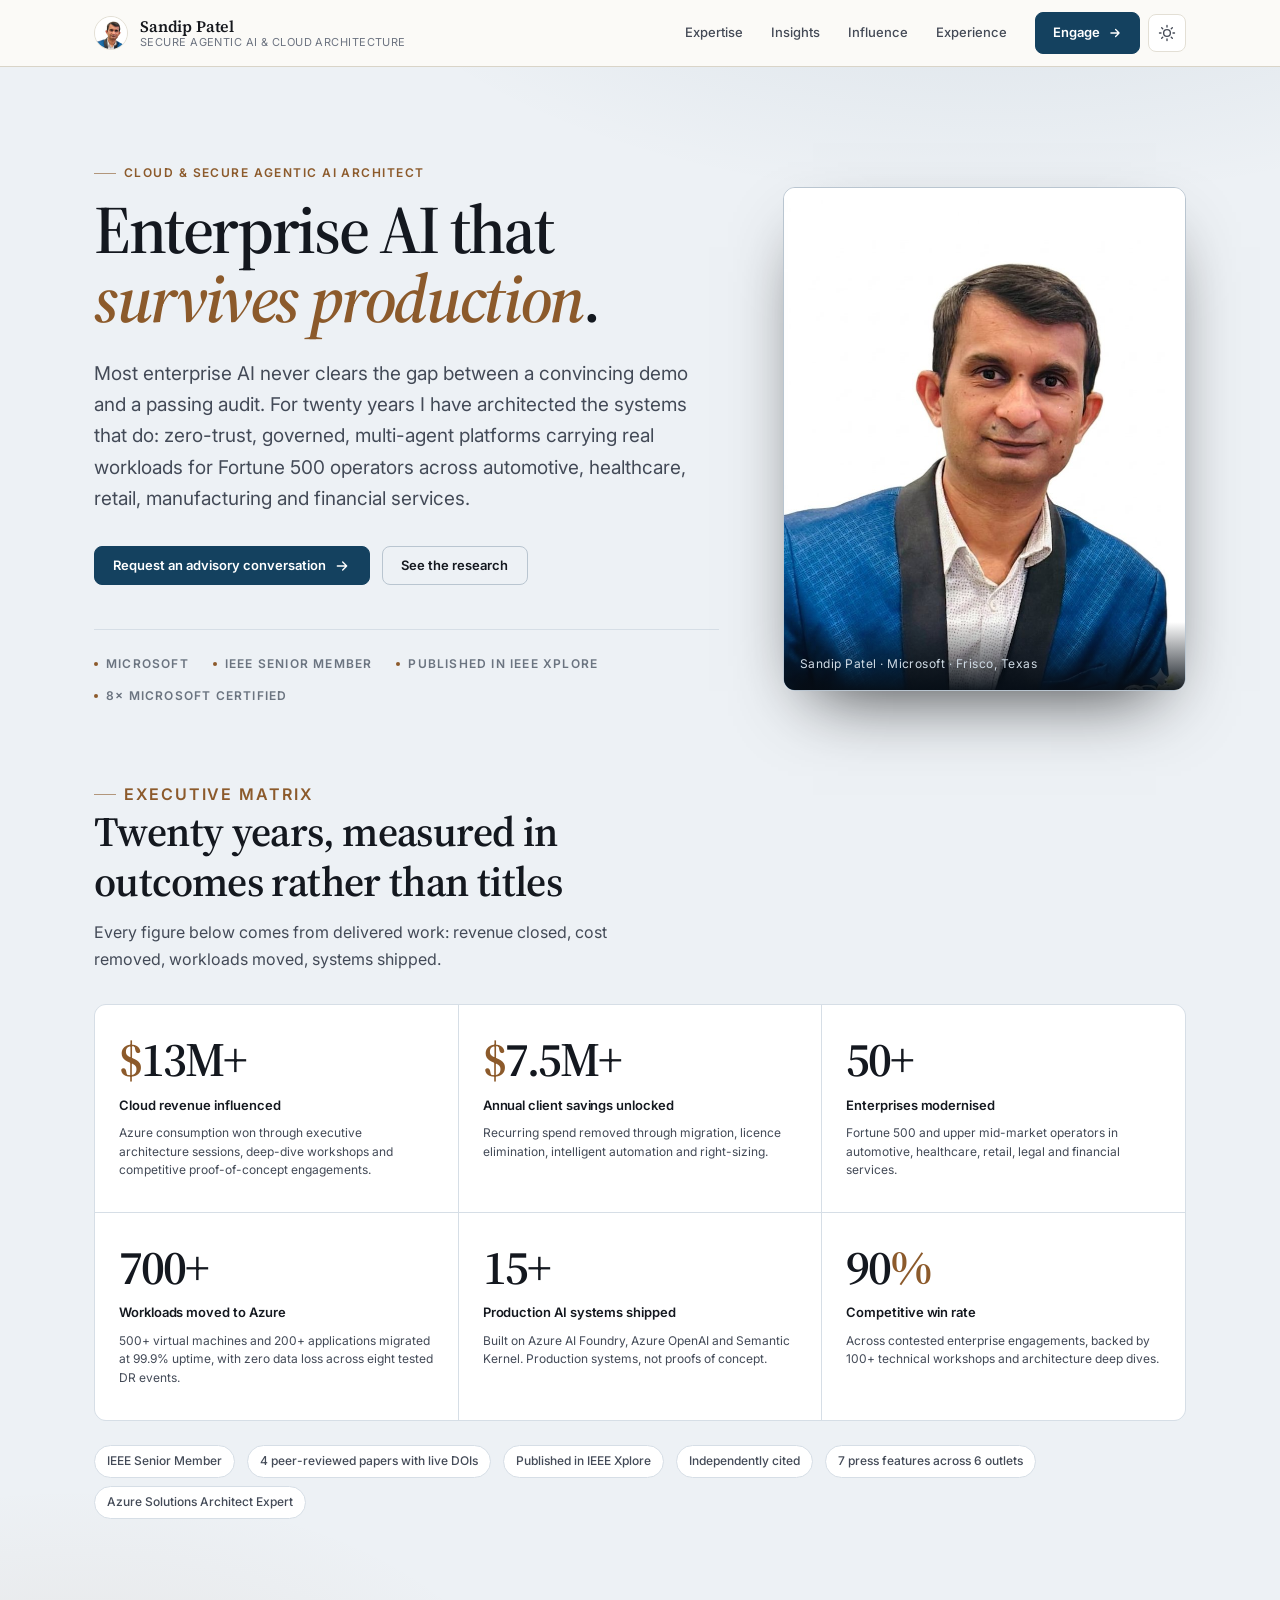
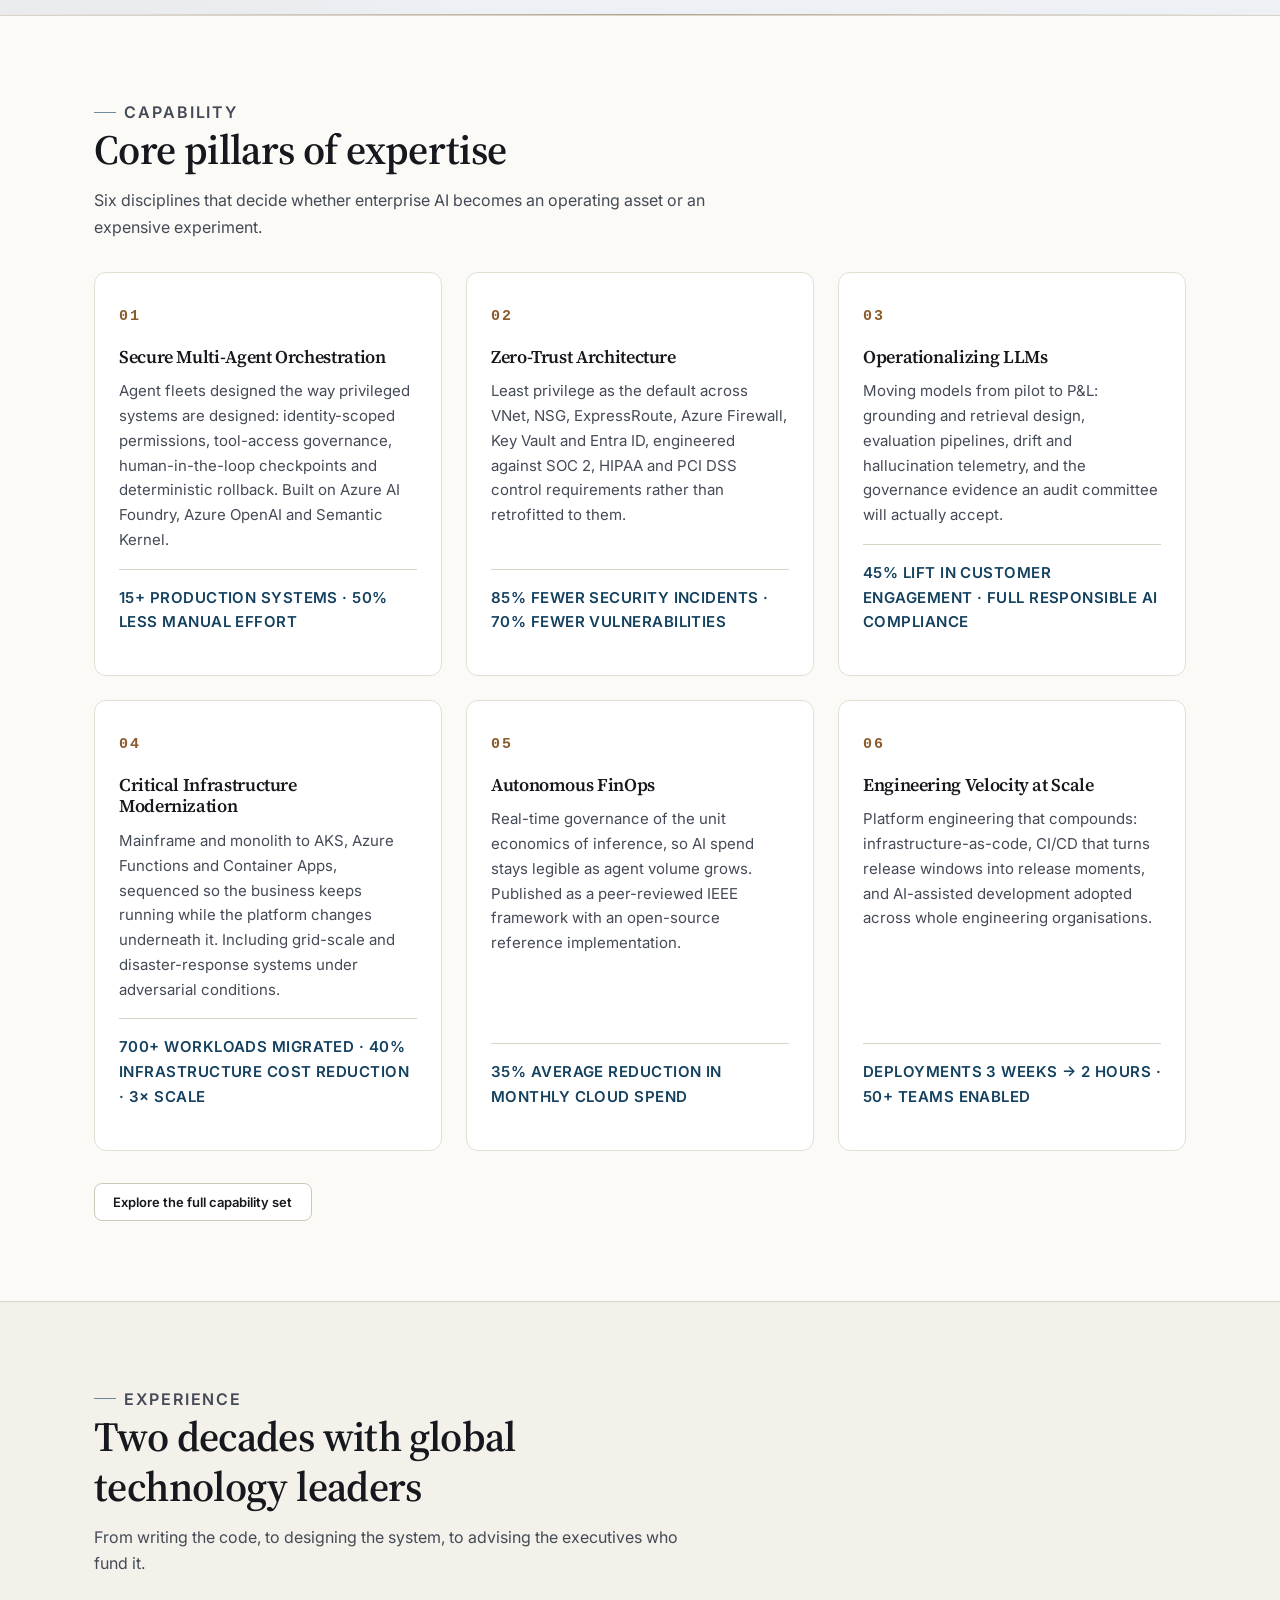
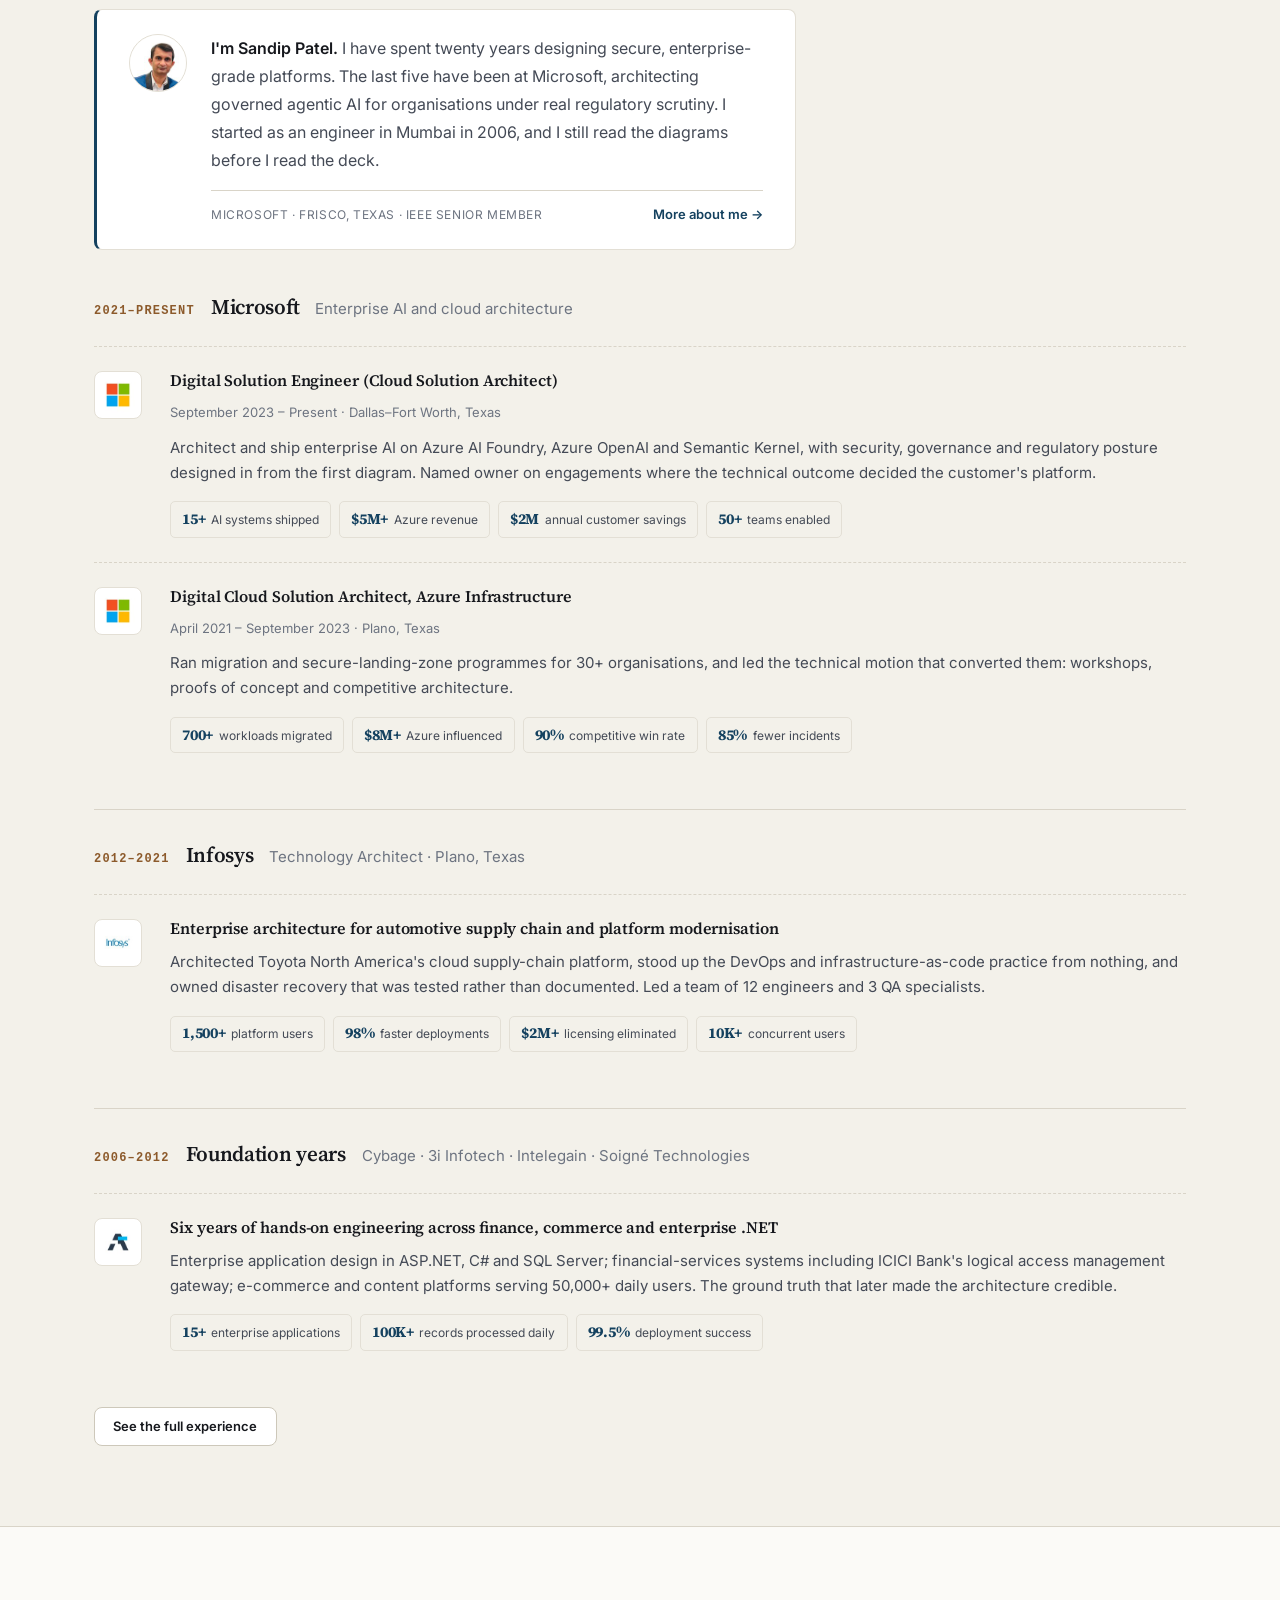
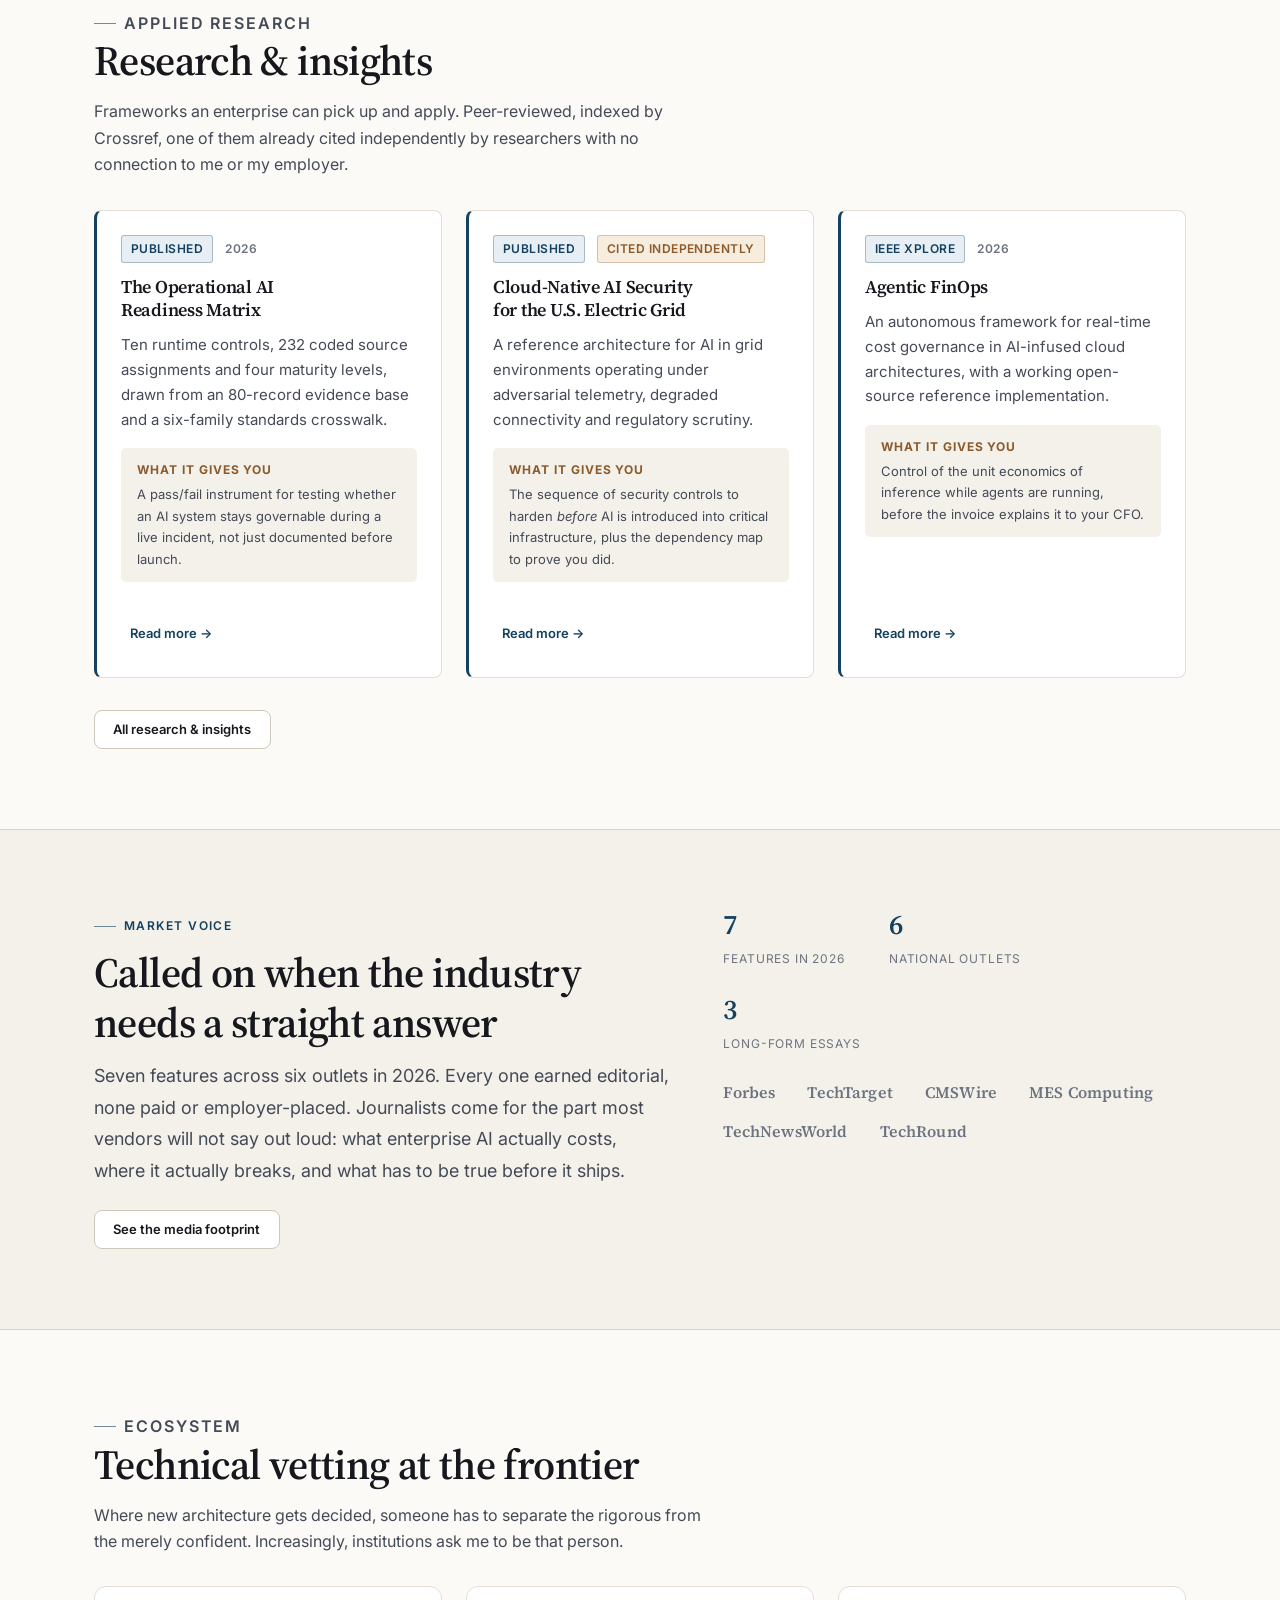
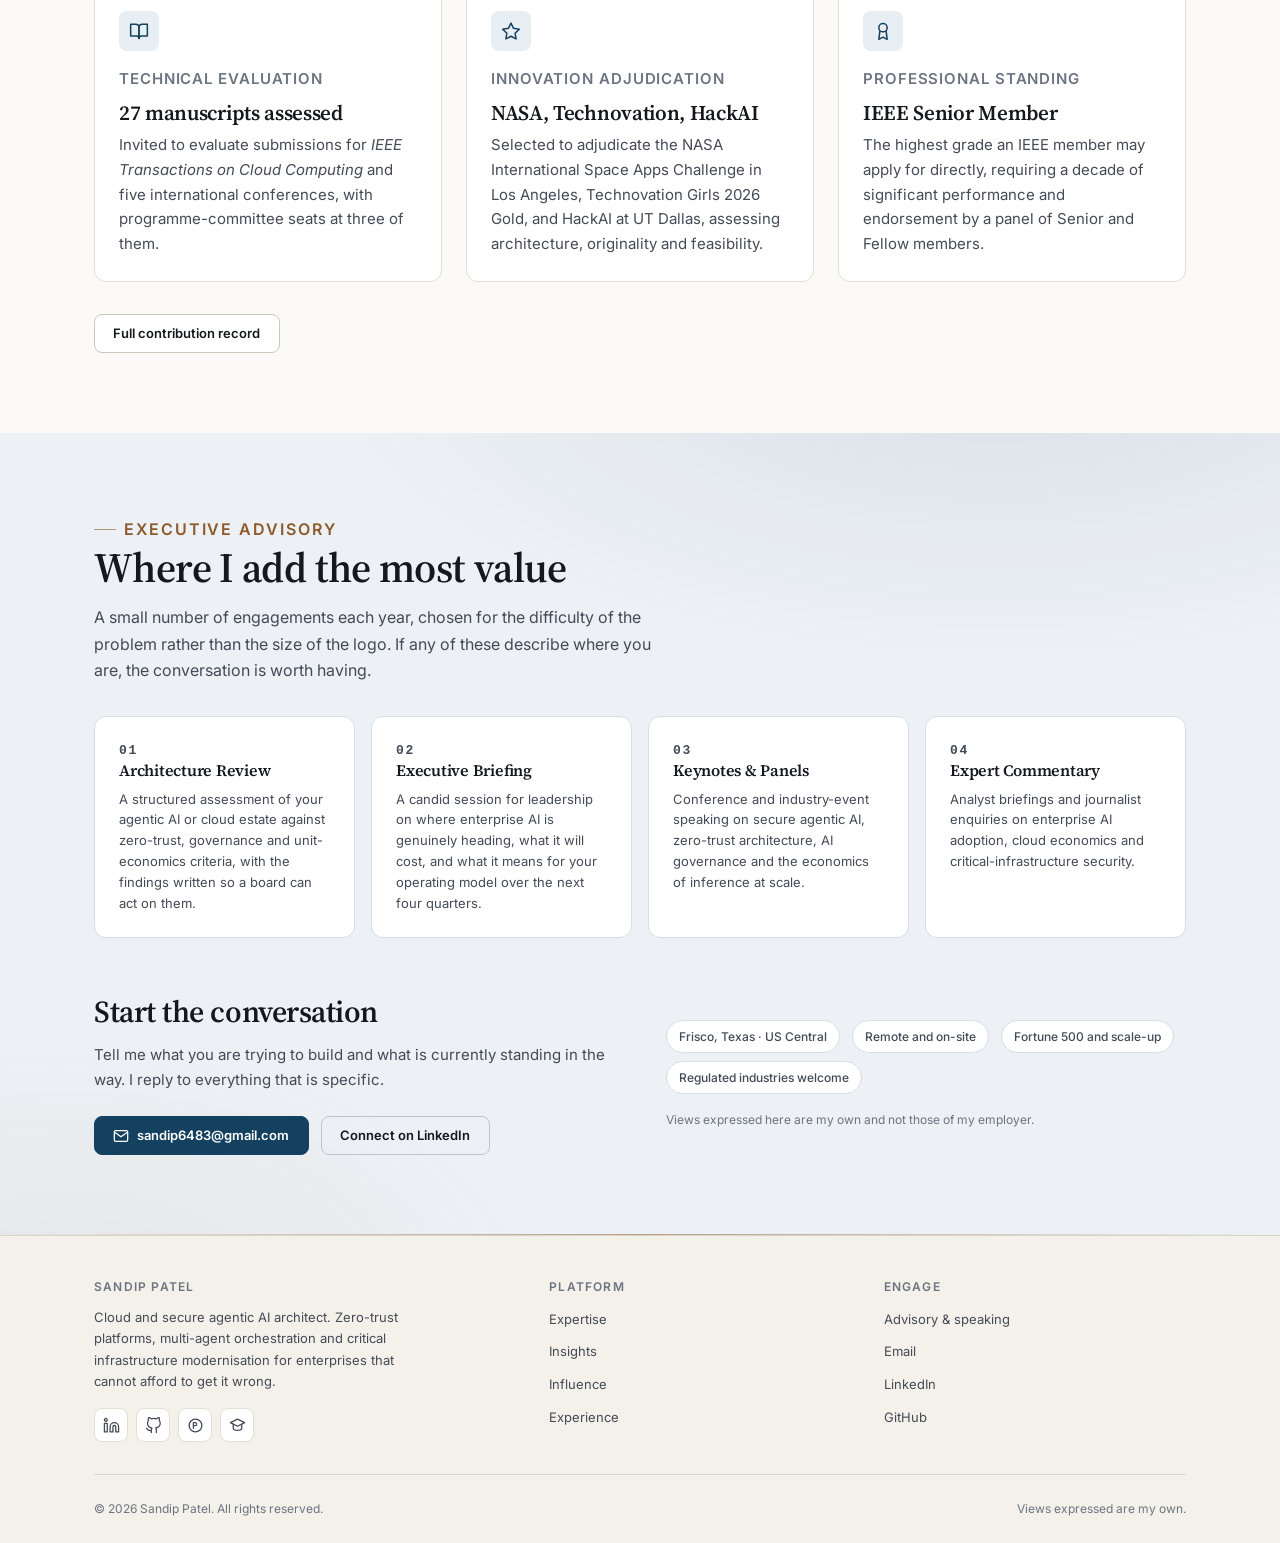
==== commit e5cb042a: "Replace em dashes with natural punctuation The spaced em dash reads as a generated-text signature. E" ====
--- a/index.html
+++ b/index.html
@@ -4,7 +4,7 @@
   <meta charset="UTF-8">
   <meta name="viewport" content="width=device-width, initial-scale=1.0">
 
-  <title>Sandip Patel &#8212; Secure Agentic AI &amp; Cloud Architect</title>
+  <title>Sandip Patel | Secure Agentic AI &amp; Cloud Architect</title>
   <meta name="description" content="Sandip Patel architects secure, governed multi-agent AI and zero-trust cloud platforms for Fortune 500 operators. 20 years. $13M+ cloud revenue influenced.">
   <meta name="author" content="Sandip Patel">
   <meta name="robots" content="index, follow, max-image-preview:large, max-snippet:-1">
@@ -40,21 +40,21 @@
 
   <meta property="og:type" content="profile">
   <meta property="og:url" content="https://sandipbpatel.com/">
-  <meta property="og:title" content="Sandip Patel &#8212; Secure Agentic AI &amp; Cloud Architect">
+  <meta property="og:title" content="Sandip Patel | Secure Agentic AI &amp; Cloud Architect">
   <meta property="og:description" content="Sandip Patel architects secure, governed multi-agent AI and zero-trust cloud platforms for Fortune 500 operators. 20 years. $13M+ cloud revenue influenced.">
   <meta property="og:image" content="https://sandipbpatel.com/assets/img/sandip-og.jpg">
   <meta property="og:image:width" content="1200">
   <meta property="og:image:height" content="630">
   <meta property="og:image:type" content="image/jpeg">
-  <meta property="og:image:alt" content="Sandip Patel — Secure Agentic AI and Cloud Architecture">
+  <meta property="og:image:alt" content="Sandip Patel, Secure Agentic AI and Cloud Architecture">
   <meta property="og:site_name" content="Sandip Patel">
   <meta property="og:locale" content="en_US">
 
   <meta name="twitter:card" content="summary_large_image">
-  <meta name="twitter:title" content="Sandip Patel &#8212; Secure Agentic AI &amp; Cloud Architect">
+  <meta name="twitter:title" content="Sandip Patel | Secure Agentic AI &amp; Cloud Architect">
   <meta name="twitter:description" content="Sandip Patel architects secure, governed multi-agent AI and zero-trust cloud platforms for Fortune 500 operators. 20 years. $13M+ cloud revenue influenced.">
   <meta name="twitter:image" content="https://sandipbpatel.com/assets/img/sandip-og.jpg">
-  <meta name="twitter:image:alt" content="Sandip Patel — Secure Agentic AI and Cloud Architecture">
+  <meta name="twitter:image:alt" content="Sandip Patel, Secure Agentic AI and Cloud Architecture">
 
   <script type="application/ld+json">
   {
@@ -101,7 +101,7 @@
         "hasOccupation": {
           "@type": "Occupation",
           "name": "Cloud Solution Architect",
-          "occupationLocation": { "@type": "City", "name": "Dallas–Fort Worth, Texas" },
+          "occupationLocation": { "@type": "City", "name": "Dallas&#8211;Fort Worth, Texas" },
           "skills": "Secure agentic AI, zero-trust architecture, multi-agent orchestration, critical infrastructure modernization, Azure AI Foundry"
         },
         "award": [
@@ -192,7 +192,7 @@
             <h1 id="hook-heading">Enterprise AI that <em>survives production</em>.</h1>
             <p class="hook__lead">
               Most enterprise AI never clears the gap between a convincing demo and a passing audit.
-              For twenty years I have architected the systems that do — zero-trust, governed,
+              For twenty years I have architected the systems that do: zero-trust, governed,
               multi-agent platforms carrying real workloads for Fortune 500 operators across
               automotive, healthcare, retail, manufacturing and financial services.
             </p>
@@ -214,7 +214,7 @@
 
           <figure class="hook__portrait">
             <img src="assets/img/sandip-portrait.jpg" alt="Sandip Patel, Cloud and Secure Agentic AI Architect at Microsoft" width="800" height="1000" fetchpriority="high" decoding="async">
-            <figcaption>Sandip Patel · Microsoft · Frisco, Texas</figcaption>
+            <figcaption>Sandip Patel &#183; Microsoft &#183; Frisco, Texas</figcaption>
           </figure>
         </div>
       </div>
@@ -224,7 +224,7 @@
         <div class="section-head" style="max-width:62ch">
           <p class="eyebrow">Executive matrix</p>
           <h2>Twenty years, measured in outcomes rather than titles</h2>
-          <p>Every figure below comes from delivered work — revenue closed, cost removed, workloads moved, systems shipped.</p>
+          <p>Every figure below comes from delivered work: revenue closed, cost removed, workloads moved, systems shipped.</p>
         </div>
 
         <div class="matrix">
@@ -289,7 +289,7 @@
               tool-access governance, human-in-the-loop checkpoints and deterministic rollback. Built on
               Azure AI Foundry, Azure OpenAI and Semantic Kernel.
             </p>
-            <p class="pillar__proof">15+ production systems · 50% less manual effort</p>
+            <p class="pillar__proof">15+ production systems &#183; 50% less manual effort</p>
           </article>
 
           <article class="pillar">
@@ -297,10 +297,10 @@
             <h3>Zero-Trust Architecture</h3>
             <p>
               Least privilege as the default across VNet, NSG, ExpressRoute, Azure Firewall, Key Vault and
-              Entra ID — engineered against SOC 2, HIPAA and PCI DSS control requirements rather than
+              Entra ID, engineered against SOC 2, HIPAA and PCI DSS control requirements rather than
               retrofitted to them.
             </p>
-            <p class="pillar__proof">85% fewer security incidents · 70% fewer vulnerabilities</p>
+            <p class="pillar__proof">85% fewer security incidents &#183; 70% fewer vulnerabilities</p>
           </article>
 
           <article class="pillar">
@@ -311,18 +311,18 @@
               drift and hallucination telemetry, and the governance evidence an audit committee will
               actually accept.
             </p>
-            <p class="pillar__proof">45% lift in customer engagement · full Responsible AI compliance</p>
+            <p class="pillar__proof">45% lift in customer engagement &#183; full Responsible AI compliance</p>
           </article>
 
           <article class="pillar">
             <p class="pillar__index">04</p>
             <h3>Critical Infrastructure Modernization</h3>
             <p>
-              Mainframe and monolith to AKS, Azure Functions and Container Apps — sequenced so the business
+              Mainframe and monolith to AKS, Azure Functions and Container Apps, sequenced so the business
               keeps running while the platform changes underneath it. Including grid-scale and
               disaster-response systems under adversarial conditions.
             </p>
-            <p class="pillar__proof">700+ workloads migrated · 40% infrastructure cost reduction · 3× scale</p>
+            <p class="pillar__proof">700+ workloads migrated &#183; 40% infrastructure cost reduction &#183; 3× scale</p>
           </article>
 
           <article class="pillar">
@@ -344,7 +344,7 @@
               into release moments, and AI-assisted development adopted across whole engineering
               organisations.
             </p>
-            <p class="pillar__proof">Deployments 3 weeks → 2 hours · 50+ teams enabled</p>
+            <p class="pillar__proof">Deployments 3 weeks → 2 hours &#183; 50+ teams enabled</p>
           </article>
         </div>
 
@@ -368,12 +368,12 @@
           <div>
             <p>
               <strong>I'm Sandip Patel.</strong> I have spent twenty years designing secure, enterprise-grade
-              platforms — the last five at Microsoft, architecting governed agentic AI for organisations under
-              real regulatory scrutiny. I started as an engineer in Mumbai in 2006, and I still read the
+              platforms. The last five have been at Microsoft, architecting governed agentic AI for
+              organisations under real regulatory scrutiny. I started as an engineer in Mumbai in 2006, and I still read the
               diagrams before I read the deck.
             </p>
             <p class="intro-note__sig">
-              <span>Microsoft · Frisco, Texas · IEEE Senior Member</span>
+              <span>Microsoft &#183; Frisco, Texas &#183; IEEE Senior Member</span>
               <a href="experience.html#about">More about me</a>
             </p>
           </div>
@@ -382,7 +382,7 @@
         <div class="reveal">
           <div class="era">
             <div class="era__head">
-              <span class="era__span">2021 — PRESENT</span>
+              <span class="era__span">2021&#8211;PRESENT</span>
               <h3 class="era__title">Microsoft</h3>
               <p class="era__summary">Enterprise AI and cloud architecture</p>
             </div>
@@ -390,8 +390,8 @@
             <div class="role-block">
               <img decoding="async" width="48" height="48" class="role-block__logo" src="assets/img/companylogo/microsoft_logo.jpg" alt="Microsoft logo" loading="lazy">
               <div>
-                <h4>Digital Solution Engineer (Cloud Solution Architect) — Data, AI &amp; App Innovation</h4>
-                <p class="role__period">September 2023 – Present · Dallas–Fort Worth, Texas</p>
+                <h4>Digital Solution Engineer (Cloud Solution Architect)</h4>
+                <p class="role__period">September 2023 &#8211; Present &#183; Dallas&#8211;Fort Worth, Texas</p>
                 <p>
                   Architect and ship enterprise AI on Azure AI Foundry, Azure OpenAI and Semantic Kernel, with
                   security, governance and regulatory posture designed in from the first diagram. Named owner on
@@ -409,11 +409,11 @@
             <div class="role-block">
               <img decoding="async" width="48" height="48" class="role-block__logo" src="assets/img/companylogo/microsoft_logo.jpg" alt="Microsoft logo" loading="lazy">
               <div>
-                <h4>Digital Cloud Solution Architect — Azure Infrastructure</h4>
-                <p class="role__period">April 2021 – September 2023 · Plano, Texas</p>
+                <h4>Digital Cloud Solution Architect, Azure Infrastructure</h4>
+                <p class="role__period">April 2021 &#8211; September 2023 &#183; Plano, Texas</p>
                 <p>
                   Ran migration and secure-landing-zone programmes for 30+ organisations, and led the technical
-                  motion — workshops, proofs of concept, competitive architecture — that converted them.
+                  motion that converted them: workshops, proofs of concept and competitive architecture.
                 </p>
                 <ul class="metric-inline">
                   <li><b>700+</b> workloads migrated</li>
@@ -427,9 +427,9 @@
 
           <div class="era">
             <div class="era__head">
-              <span class="era__span">2012 — 2021</span>
+              <span class="era__span">2012&#8211;2021</span>
               <h3 class="era__title">Infosys</h3>
-              <p class="era__summary">Technology Architect · Plano, Texas</p>
+              <p class="era__summary">Technology Architect &#183; Plano, Texas</p>
             </div>
 
             <div class="role-block">
@@ -453,9 +453,9 @@
 
           <div class="era">
             <div class="era__head">
-              <span class="era__span">2006 — 2012</span>
+              <span class="era__span">2006&#8211;2012</span>
               <h3 class="era__title">Foundation years</h3>
-              <p class="era__summary">Cybage · 3i Infotech · Intelegain · Soigné Technologies</p>
+              <p class="era__summary">Cybage &#183; 3i Infotech &#183; Intelegain &#183; Soigné Technologies</p>
             </div>
 
             <div class="role-block">
@@ -490,7 +490,7 @@
           <p class="eyebrow">Applied research</p>
           <h2 id="insights-heading">Research &amp; insights</h2>
           <p>
-            Frameworks an enterprise can pick up and apply — peer-reviewed, indexed by Crossref, one of them
+            Frameworks an enterprise can pick up and apply. Peer-reviewed, indexed by Crossref, one of them
             already cited independently by researchers with no connection to me or my employer.
           </p>
         </div>
@@ -508,7 +508,7 @@
             </p>
             <div class="blueprint__takeaway">
               <b>What it gives you</b>
-              A pass/fail instrument for testing whether an AI system stays governable during a live incident — not
+              A pass/fail instrument for testing whether an AI system stays governable during a live incident, not
               just documented before launch.
             </div>
             <div class="blueprint__foot">
@@ -529,7 +529,7 @@
             <div class="blueprint__takeaway">
               <b>What it gives you</b>
               The sequence of security controls to harden <em>before</em> AI is introduced into critical
-              infrastructure — and the dependency map to prove you did.
+              infrastructure, plus the dependency map to prove you did.
             </div>
             <div class="blueprint__foot">
               <a class="btn btn-ghost" href="insights.html#grid-security">Read more →</a>
@@ -548,7 +548,7 @@
             </p>
             <div class="blueprint__takeaway">
               <b>What it gives you</b>
-              Control of the unit economics of inference while agents are running — before the invoice explains it
+              Control of the unit economics of inference while agents are running, before the invoice explains it
               to your CFO.
             </div>
             <div class="blueprint__foot">
@@ -571,7 +571,7 @@
             <p class="eyebrow">Market voice</p>
             <h2 id="media-heading">Called on when the industry needs a straight answer</h2>
             <p class="lead">
-              Seven features across six outlets in 2026 — every one earned editorial, none paid or
+              Seven features across six outlets in 2026. Every one earned editorial, none paid or
               employer-placed. Journalists come for the part most vendors will not say out loud: what enterprise
               AI actually costs, where it actually breaks, and what has to be true before it ships.
             </p>
@@ -632,7 +632,7 @@
             <h3>NASA, Technovation, HackAI</h3>
             <p>
               Selected to adjudicate the NASA International Space Apps Challenge in Los Angeles, Technovation
-              Girls 2026 Gold, and HackAI at UT Dallas — assessing architecture, originality and feasibility.
+              Girls 2026 Gold, and HackAI at UT Dallas, assessing architecture, originality and feasibility.
             </p>
           </article>
 
@@ -643,7 +643,7 @@
             <p class="card__meta">Professional standing</p>
             <h3>IEEE Senior Member</h3>
             <p>
-              The highest grade an IEEE member may apply for directly — requiring a decade of significant
+              The highest grade an IEEE member may apply for directly, requiring a decade of significant
               performance and endorsement by a panel of Senior and Fellow members.
             </p>
           </article>
@@ -674,7 +674,7 @@
               <h3>Architecture Review</h3>
               <p>
                 A structured assessment of your agentic AI or cloud estate against zero-trust, governance and
-                unit-economics criteria — with the findings written so a board can act on them.
+                unit-economics criteria, with the findings written so a board can act on them.
               </p>
             </article>
           </li>
@@ -727,7 +727,7 @@
           </div>
           <div>
             <ul class="cred-strip" style="margin-top:0">
-              <li>Frisco, Texas · US Central</li>
+              <li>Frisco, Texas &#183; US Central</li>
               <li>Remote and on-site</li>
               <li>Fortune 500 and scale-up</li>
               <li>Regulated industries welcome</li>
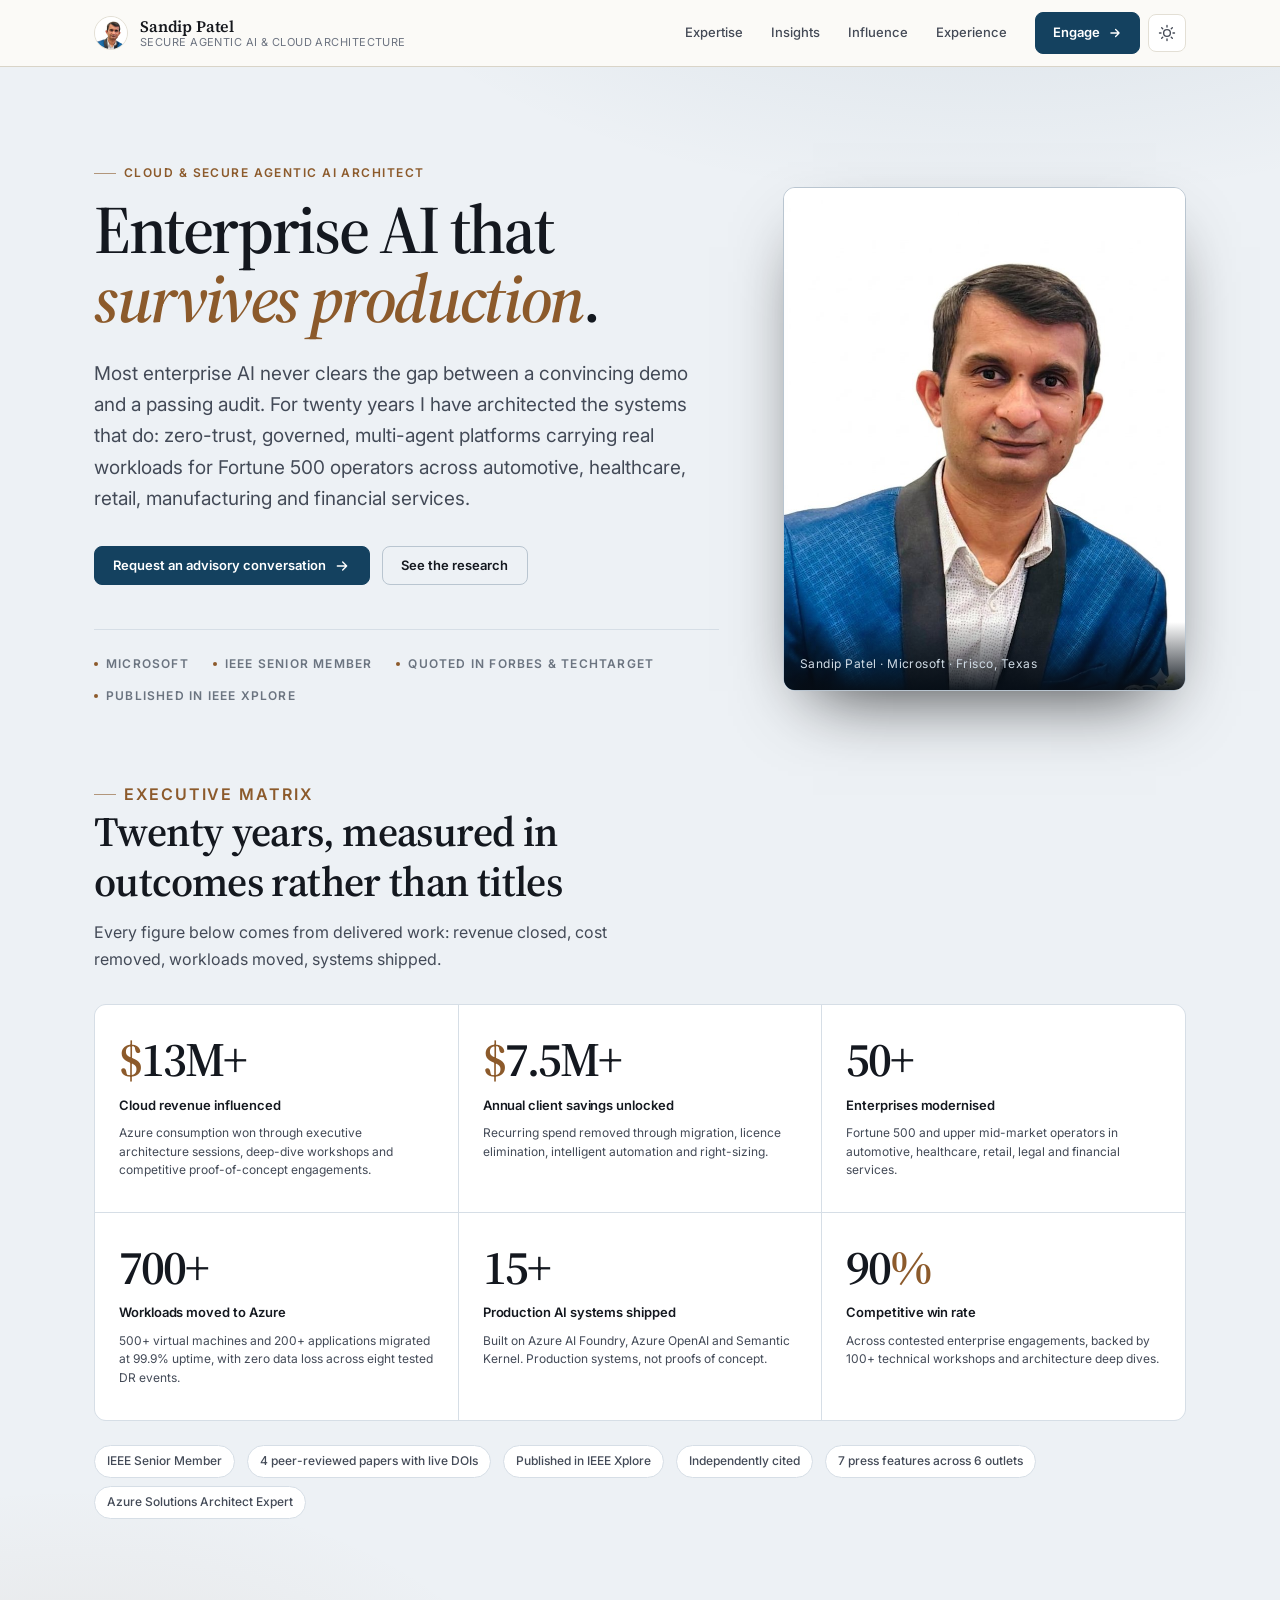
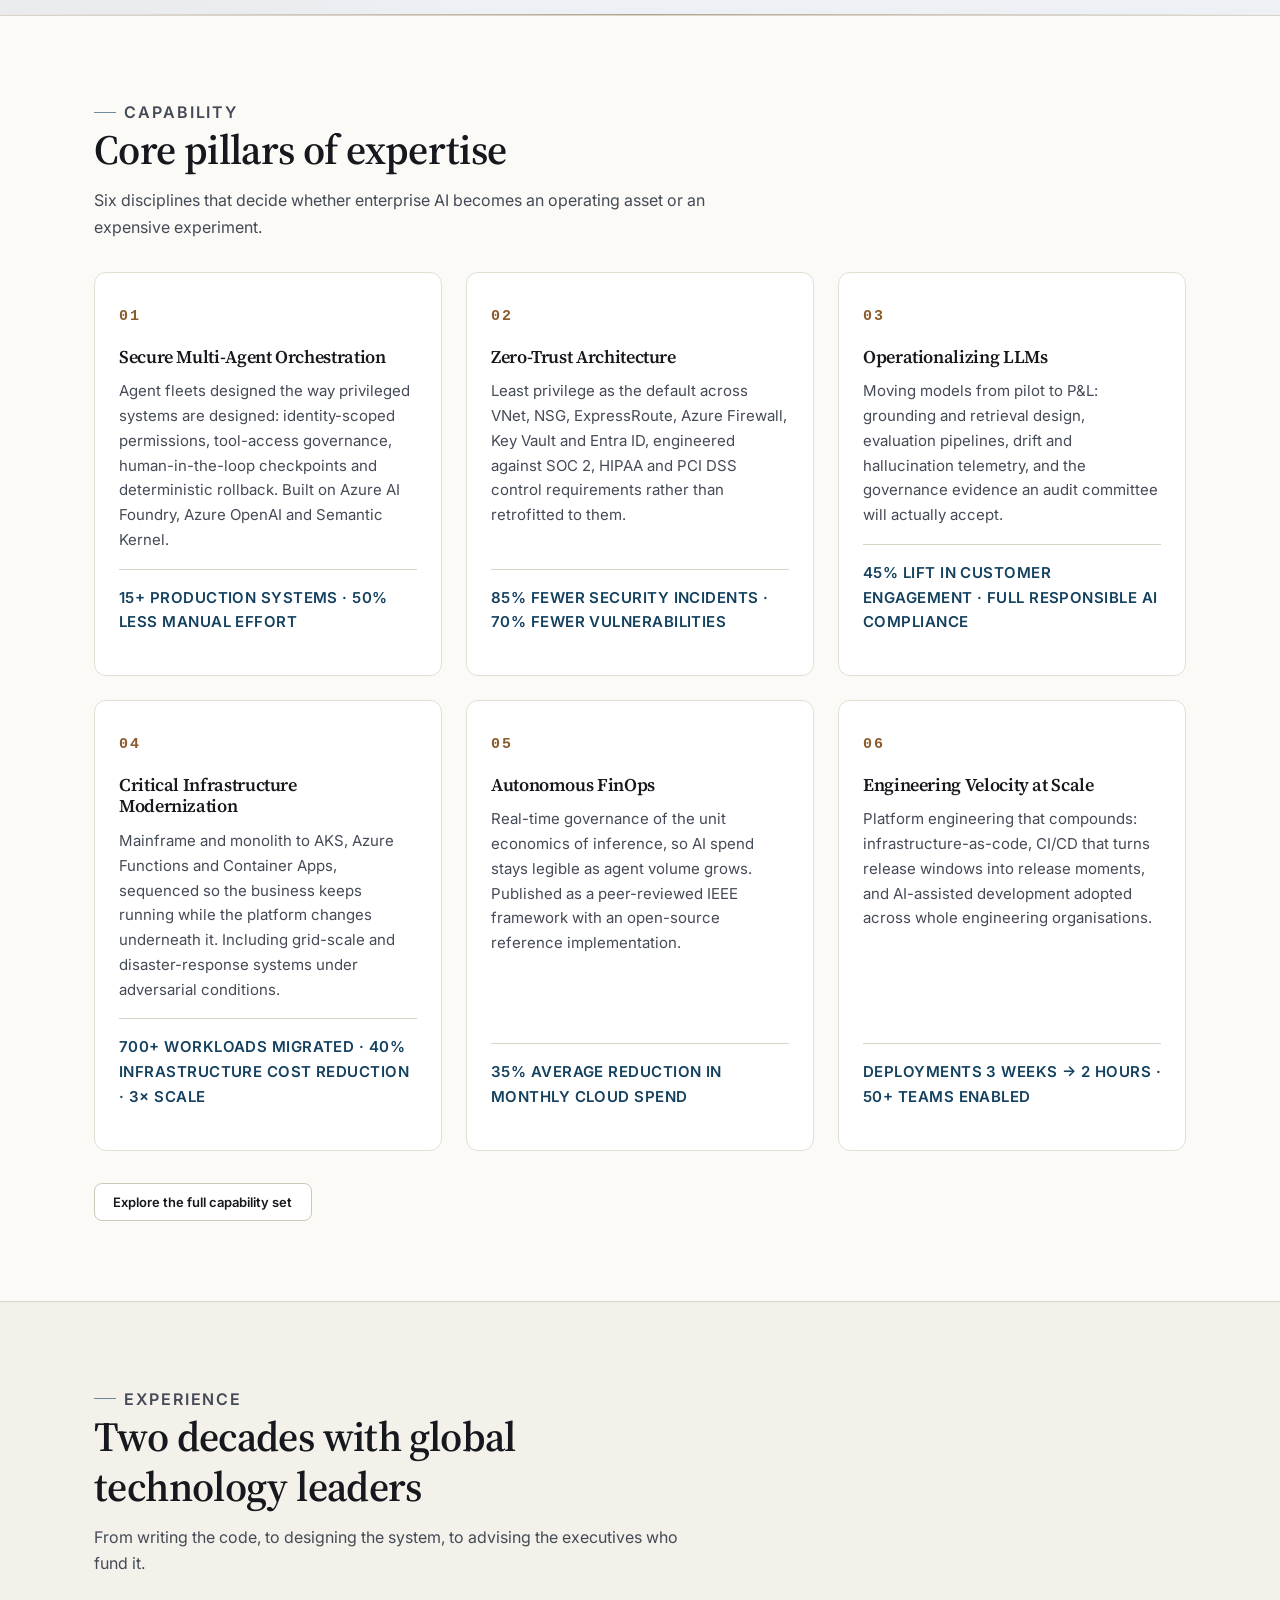
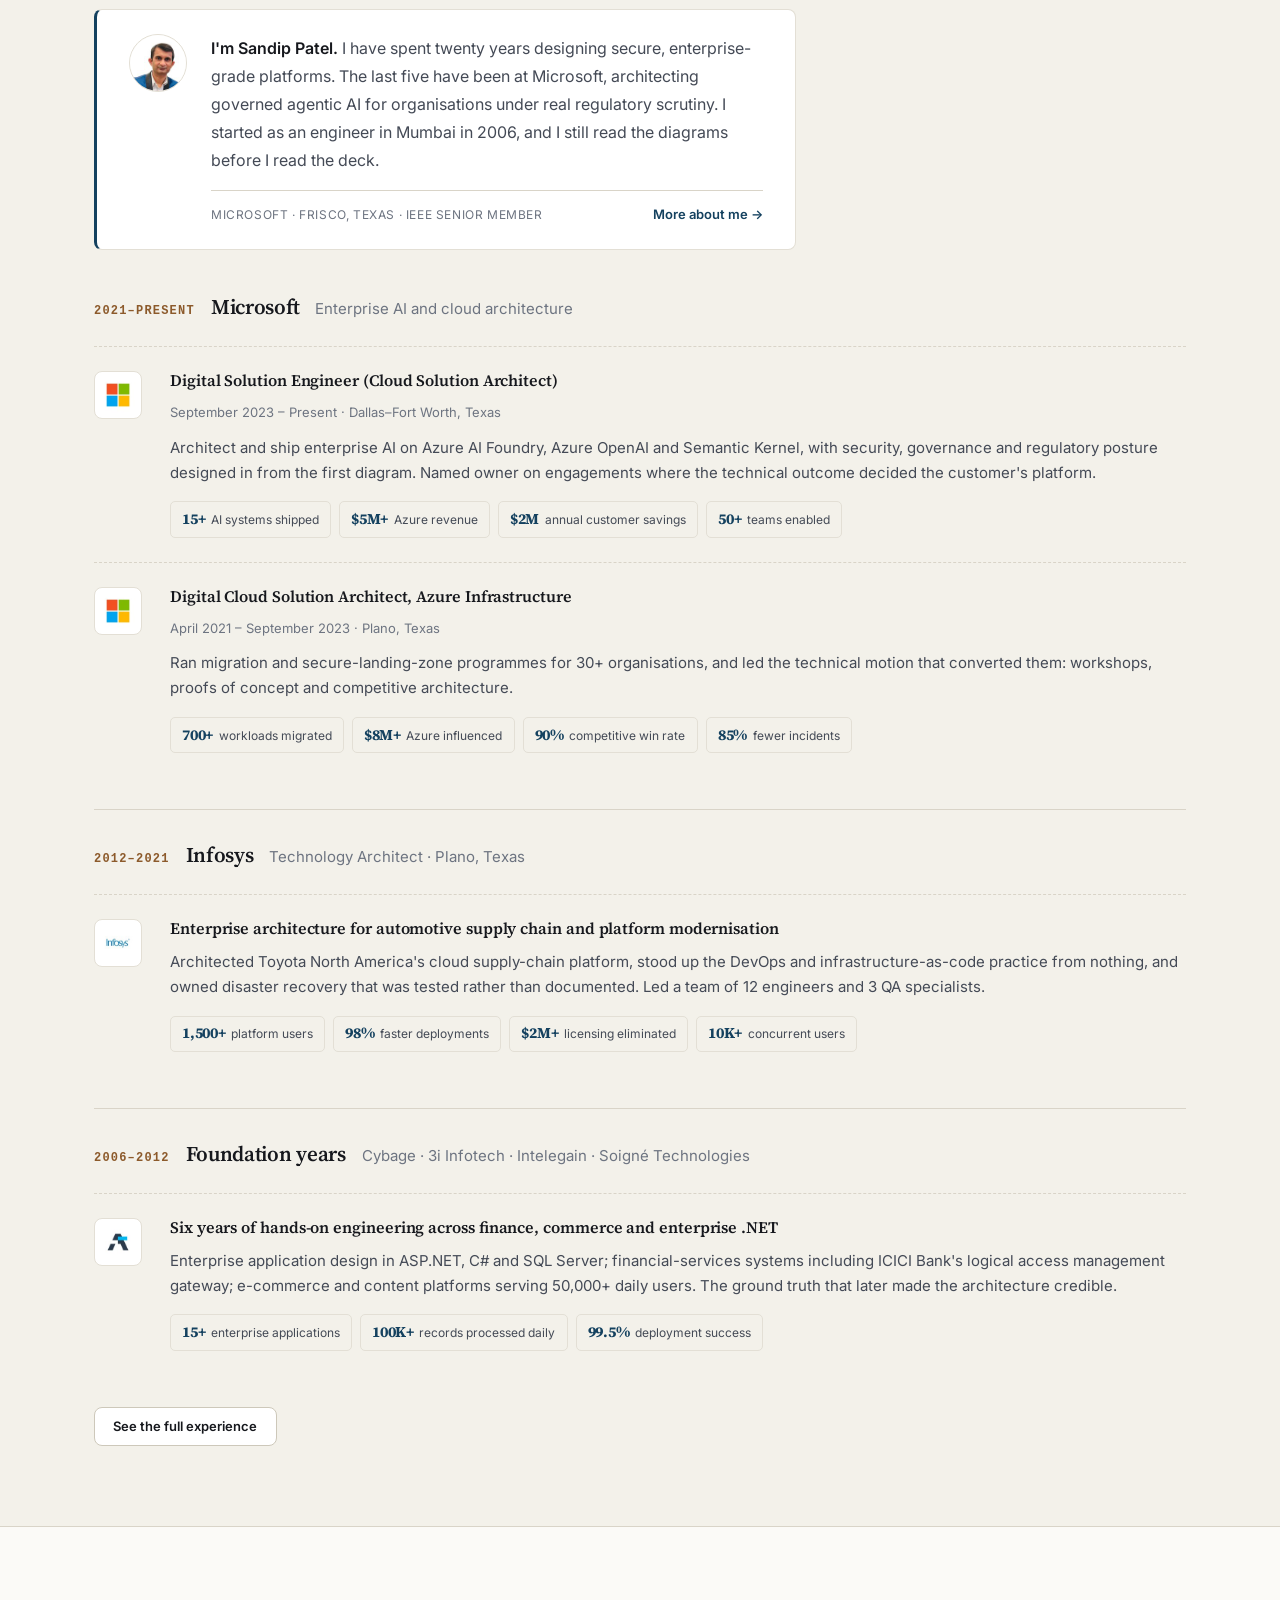
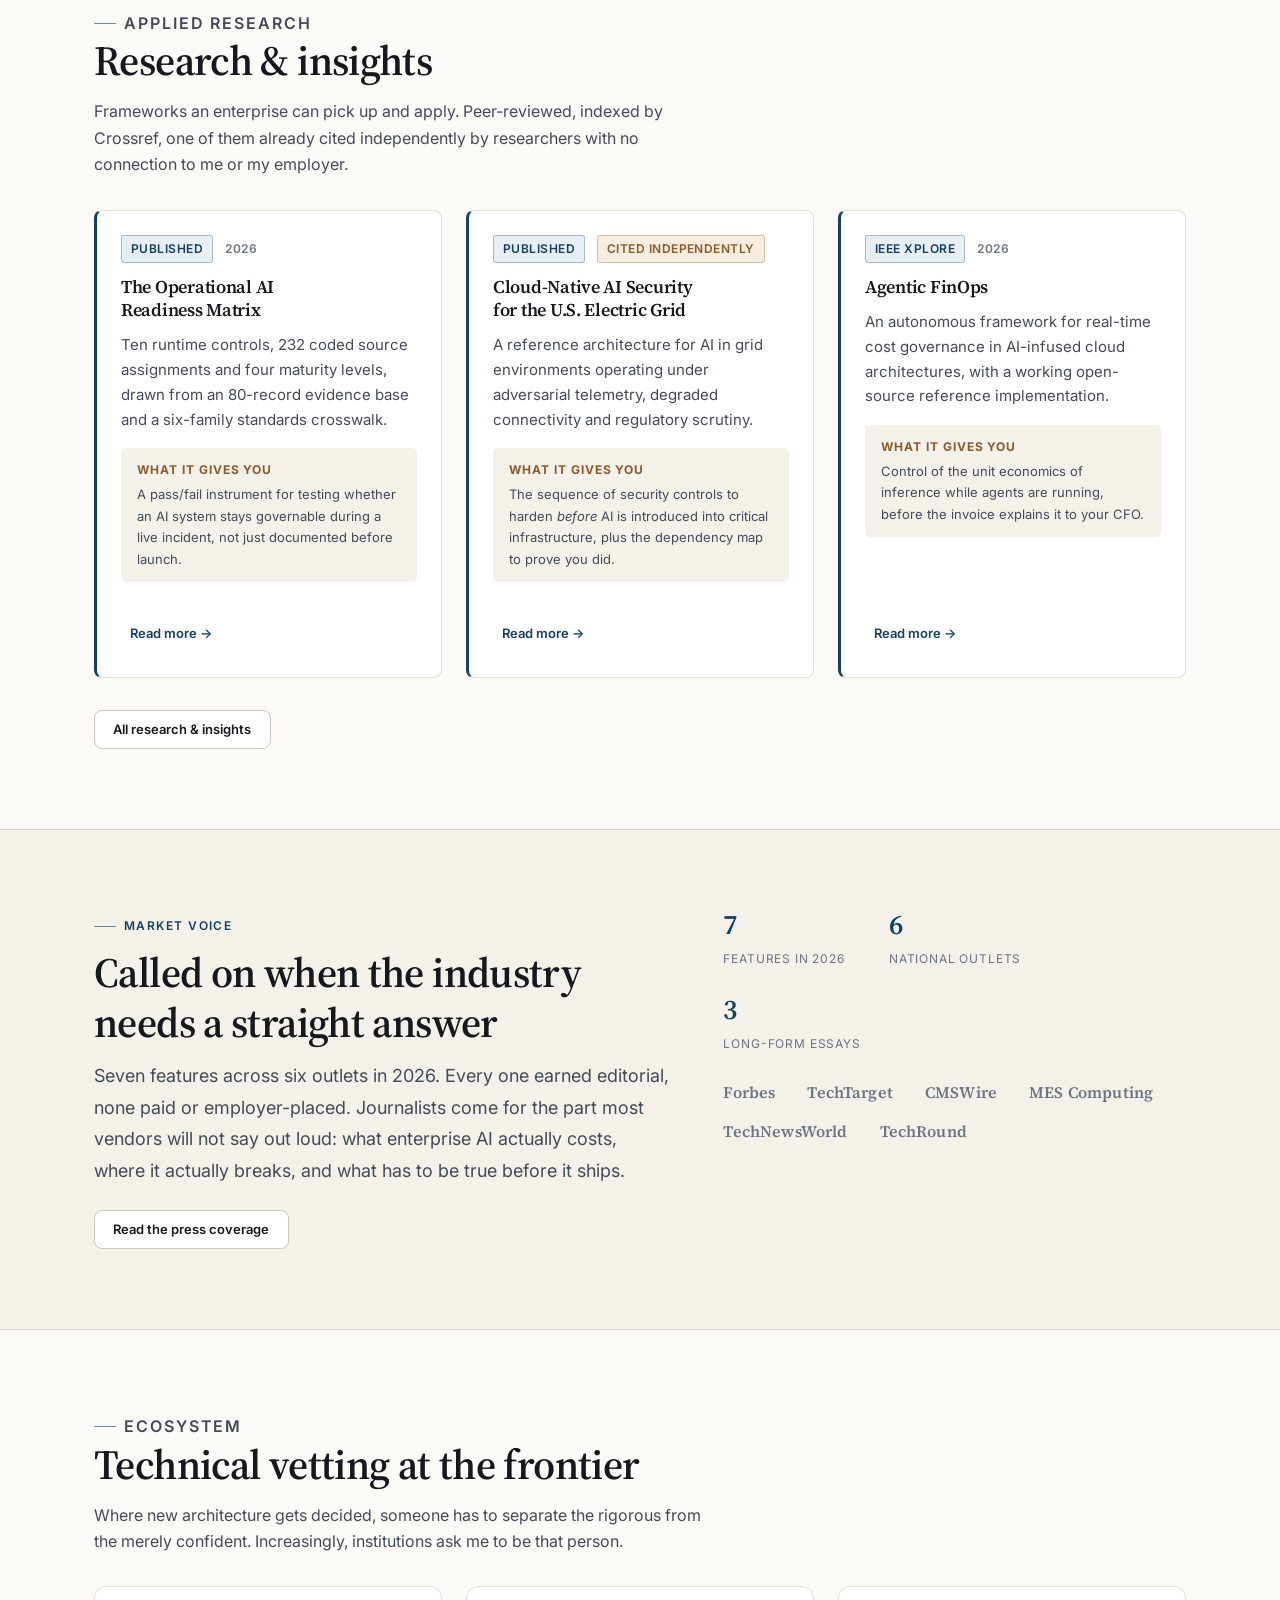
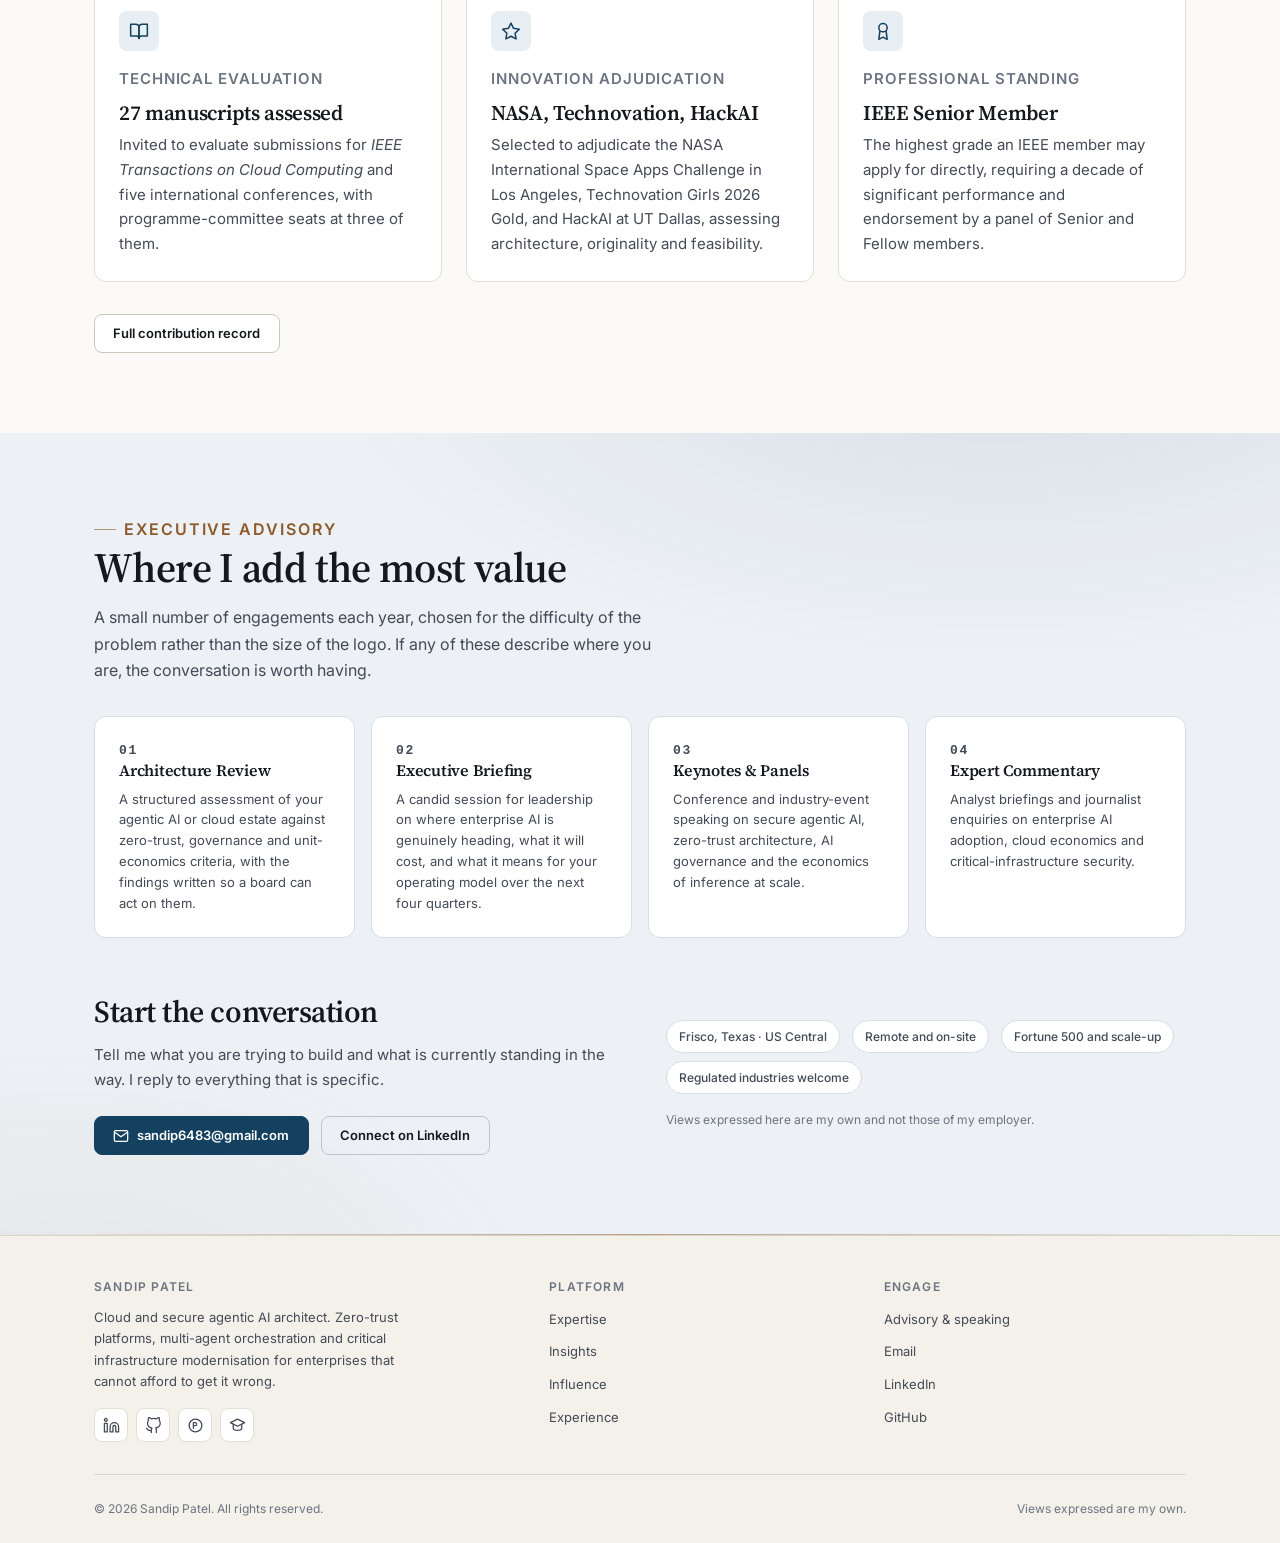
==== commit 9c7df54d: "Declare media coverage on the Person entity None of the seven outlets link back to this site, so Goo" ====
--- a/index.html
+++ b/index.html
@@ -67,9 +67,15 @@
         "name": "Sandip Patel | Secure Agentic AI & Cloud Architecture for the Enterprise",
         "inLanguage": "en-US",
         "dateModified": "2026-09-25",
-        "isPartOf": { "@id": "https://sandipbpatel.com/#website" },
-        "mainEntity": { "@id": "https://sandipbpatel.com/#person" },
-        "primaryImageOfPage": { "@id": "https://sandipbpatel.com/#primaryimage" }
+        "isPartOf": {
+          "@id": "https://sandipbpatel.com/#website"
+        },
+        "mainEntity": {
+          "@id": "https://sandipbpatel.com/#person"
+        },
+        "primaryImageOfPage": {
+          "@id": "https://sandipbpatel.com/#primaryimage"
+        }
       },
       {
         "@type": "Person",
@@ -96,12 +102,23 @@
           "height": 1000,
           "caption": "Sandip Patel, Cloud and Secure Agentic AI Architect"
         },
-        "worksFor": { "@type": "Organization", "name": "Microsoft Corporation", "url": "https://www.microsoft.com/" },
-        "memberOf": { "@type": "Organization", "name": "IEEE", "url": "https://www.ieee.org/" },
+        "worksFor": {
+          "@type": "Organization",
+          "name": "Microsoft Corporation",
+          "url": "https://www.microsoft.com/"
+        },
+        "memberOf": {
+          "@type": "Organization",
+          "name": "IEEE",
+          "url": "https://www.ieee.org/"
+        },
         "hasOccupation": {
           "@type": "Occupation",
           "name": "Cloud Solution Architect",
-          "occupationLocation": { "@type": "City", "name": "Dallas&#8211;Fort Worth, Texas" },
+          "occupationLocation": {
+            "@type": "City",
+            "name": "Dallas&#8211;Fort Worth, Texas"
+          },
           "skills": "Secure agentic AI, zero-trust architecture, multi-agent orchestration, critical infrastructure modernization, Azure AI Foundry"
         },
         "award": [
@@ -110,8 +127,14 @@
           "Microsoft FY23 Q3 SME&C Award for Growth Mindset",
           "Certificate of Appreciation, Toyota Motor North America & Infosys"
         ],
-        "homeLocation": { "@type": "Place", "name": "Frisco, Texas, United States" },
-        "alumniOf": { "@type": "CollegeOrUniversity", "name": "North Maharashtra University" },
+        "homeLocation": {
+          "@type": "Place",
+          "name": "Frisco, Texas, United States"
+        },
+        "alumniOf": {
+          "@type": "CollegeOrUniversity",
+          "name": "North Maharashtra University"
+        },
         "knowsLanguage": "en",
         "knowsAbout": [
           "Secure agentic AI architecture",
@@ -130,6 +153,170 @@
           "https://scholar.google.com/citations?user=6mVOax8AAAAJ",
           "https://www.researchgate.net/profile/Sandip-Patel-37",
           "https://www.credly.com/users/sandip-patel.2eb89cc5/badges"
+        ],
+        "subjectOf": [
+          {
+            "@type": "NewsArticle",
+            "headline": "A Call For AI Clarity, From Leading Thinkers And Doers",
+            "url": "https://www.forbes.com/sites/joemckendrick/2026/07/15/a-call-for-ai-clarity-from-leading-thinkers-and-doers",
+            "datePublished": "2026-07-15",
+            "author": {
+              "@type": "Person",
+              "name": "Joe McKendrick"
+            },
+            "publisher": {
+              "@type": "Organization",
+              "name": "Forbes",
+              "url": "https://www.forbes.com"
+            },
+            "mentions": {
+              "@id": "https://sandipbpatel.com/#person"
+            }
+          },
+          {
+            "@type": "NewsArticle",
+            "headline": "Why CIOs should invest in agent harnesses",
+            "url": "https://www.techtarget.com/it-strategy/feature/Why-CIOs-should-invest-in-agent-harnesses",
+            "datePublished": "2026-09-22",
+            "author": {
+              "@type": "Person",
+              "name": "Rosa Heaton"
+            },
+            "publisher": {
+              "@type": "Organization",
+              "name": "TechTarget",
+              "url": "https://www.techtarget.com"
+            },
+            "mentions": {
+              "@id": "https://sandipbpatel.com/#person"
+            }
+          },
+          {
+            "@type": "NewsArticle",
+            "headline": "Can You Control Your Contact Center AI Bills?",
+            "url": "https://www.cmswire.com/contact-center/can-you-control-your-contact-center-ai-bills/",
+            "datePublished": "2026-08-12",
+            "author": {
+              "@type": "Person",
+              "name": "Scott Clark"
+            },
+            "publisher": {
+              "@type": "Organization",
+              "name": "CMSWire",
+              "url": "https://www.cmswire.com"
+            },
+            "mentions": {
+              "@id": "https://sandipbpatel.com/#person"
+            }
+          },
+          {
+            "@type": "NewsArticle",
+            "headline": "Can Your Martech Stack Support AI Agents?",
+            "url": "https://www.cmswire.com/digital-experience/can-your-martech-stack-support-ai-agents-or-is-it-just-in-the-way/",
+            "datePublished": "2026-07-27",
+            "author": {
+              "@type": "Person",
+              "name": "Scott Clark"
+            },
+            "publisher": {
+              "@type": "Organization",
+              "name": "CMSWire",
+              "url": "https://www.cmswire.com"
+            },
+            "mentions": {
+              "@id": "https://sandipbpatel.com/#person"
+            }
+          },
+          {
+            "@type": "NewsArticle",
+            "headline": "The AI Readiness Gap: Why Network Infrastructure May Be Holding Back Innovation",
+            "url": "https://www.mescomputing.com/news/2026/business/the-ai-readiness-gap-why-network-infrastructure-may-be-holding-back-innovation",
+            "datePublished": "2026-08-01",
+            "author": {
+              "@type": "Person",
+              "name": "Franklin Okeke"
+            },
+            "publisher": {
+              "@type": "Organization",
+              "name": "MES Computing",
+              "url": "https://www.mescomputing.com"
+            },
+            "mentions": {
+              "@id": "https://sandipbpatel.com/#person"
+            }
+          },
+          {
+            "@type": "NewsArticle",
+            "headline": "Memory Chip Shortage Aggravated by Data Center Demand",
+            "url": "https://www.technewsworld.com/story/memory-chip-shortage-aggravated-by-rush-to-build-more-data-centers-180423.html",
+            "datePublished": "2026-07-01",
+            "author": {
+              "@type": "Person",
+              "name": "John P. Mello Jr."
+            },
+            "publisher": {
+              "@type": "Organization",
+              "name": "TechNewsWorld",
+              "url": "https://www.technewsworld.com"
+            },
+            "mentions": {
+              "@id": "https://sandipbpatel.com/#person"
+            }
+          },
+          {
+            "@type": "NewsArticle",
+            "headline": "Is Rapid AI Price Deflation A Gift Or An Existential Threat To SaaS?",
+            "url": "https://techround.co.uk/artificial-intelligence/is-rapid-ai-price-deflation-a-gift-or-an-existential-threat-to-saas/",
+            "datePublished": "2026-08-01",
+            "author": {
+              "@type": "Person",
+              "name": "Les-Leigh A"
+            },
+            "publisher": {
+              "@type": "Organization",
+              "name": "TechRound",
+              "url": "https://techround.co.uk"
+            },
+            "mentions": {
+              "@id": "https://sandipbpatel.com/#person"
+            }
+          }
+        ],
+        "hasCredential": {
+          "@type": "EducationalOccupationalCredential",
+          "credentialCategory": "Professional Membership",
+          "name": "IEEE Senior Member",
+          "recognizedBy": {
+            "@type": "Organization",
+            "name": "IEEE",
+            "url": "https://www.ieee.org/"
+          }
+        },
+        "workExample": [
+          {
+            "@type": "ScholarlyArticle",
+            "headline": "Governance Is a Runtime Dependency: An Evidence Map and Operational AI Readiness Matrix for Disaster Management",
+            "url": "https://doi.org/10.5120/ijca590fe144de41",
+            "author": {
+              "@id": "https://sandipbpatel.com/#person"
+            }
+          },
+          {
+            "@type": "ScholarlyArticle",
+            "headline": "Cloud-Native AI Security Architecture for the U.S. Electric Grid",
+            "url": "https://doi.org/10.63412/26p8n109",
+            "author": {
+              "@id": "https://sandipbpatel.com/#person"
+            }
+          },
+          {
+            "@type": "ScholarlyArticle",
+            "headline": "Agentic FinOps: An Autonomous Framework for Real-Time Cost Governance in AI-Infused Cloud Architectures",
+            "url": "https://doi.org/10.1109/ISNCC70543.2026.11693931",
+            "author": {
+              "@id": "https://sandipbpatel.com/#person"
+            }
+          }
         ]
       },
       {
@@ -138,7 +325,9 @@
         "url": "https://sandipbpatel.com/",
         "name": "Sandip Patel",
         "inLanguage": "en-US",
-        "publisher": { "@id": "https://sandipbpatel.com/#person" }
+        "publisher": {
+          "@id": "https://sandipbpatel.com/#person"
+        }
       }
     ]
   }
@@ -207,8 +396,8 @@
             <ul class="trust-bar">
               <li>Microsoft</li>
               <li>IEEE Senior Member</li>
+              <li>Quoted in Forbes &amp; TechTarget</li>
               <li>Published in IEEE Xplore</li>
-              <li>8× Microsoft Certified</li>
             </ul>
           </div>
 
@@ -576,7 +765,7 @@
               AI actually costs, where it actually breaks, and what has to be true before it ships.
             </p>
             <div class="btn-group" style="margin-top:var(--sp-5)">
-              <a class="btn btn-outline" href="influence.html">See the media footprint</a>
+              <a class="btn btn-outline" href="influence.html#media">Read the press coverage</a>
             </div>
           </div>
 
